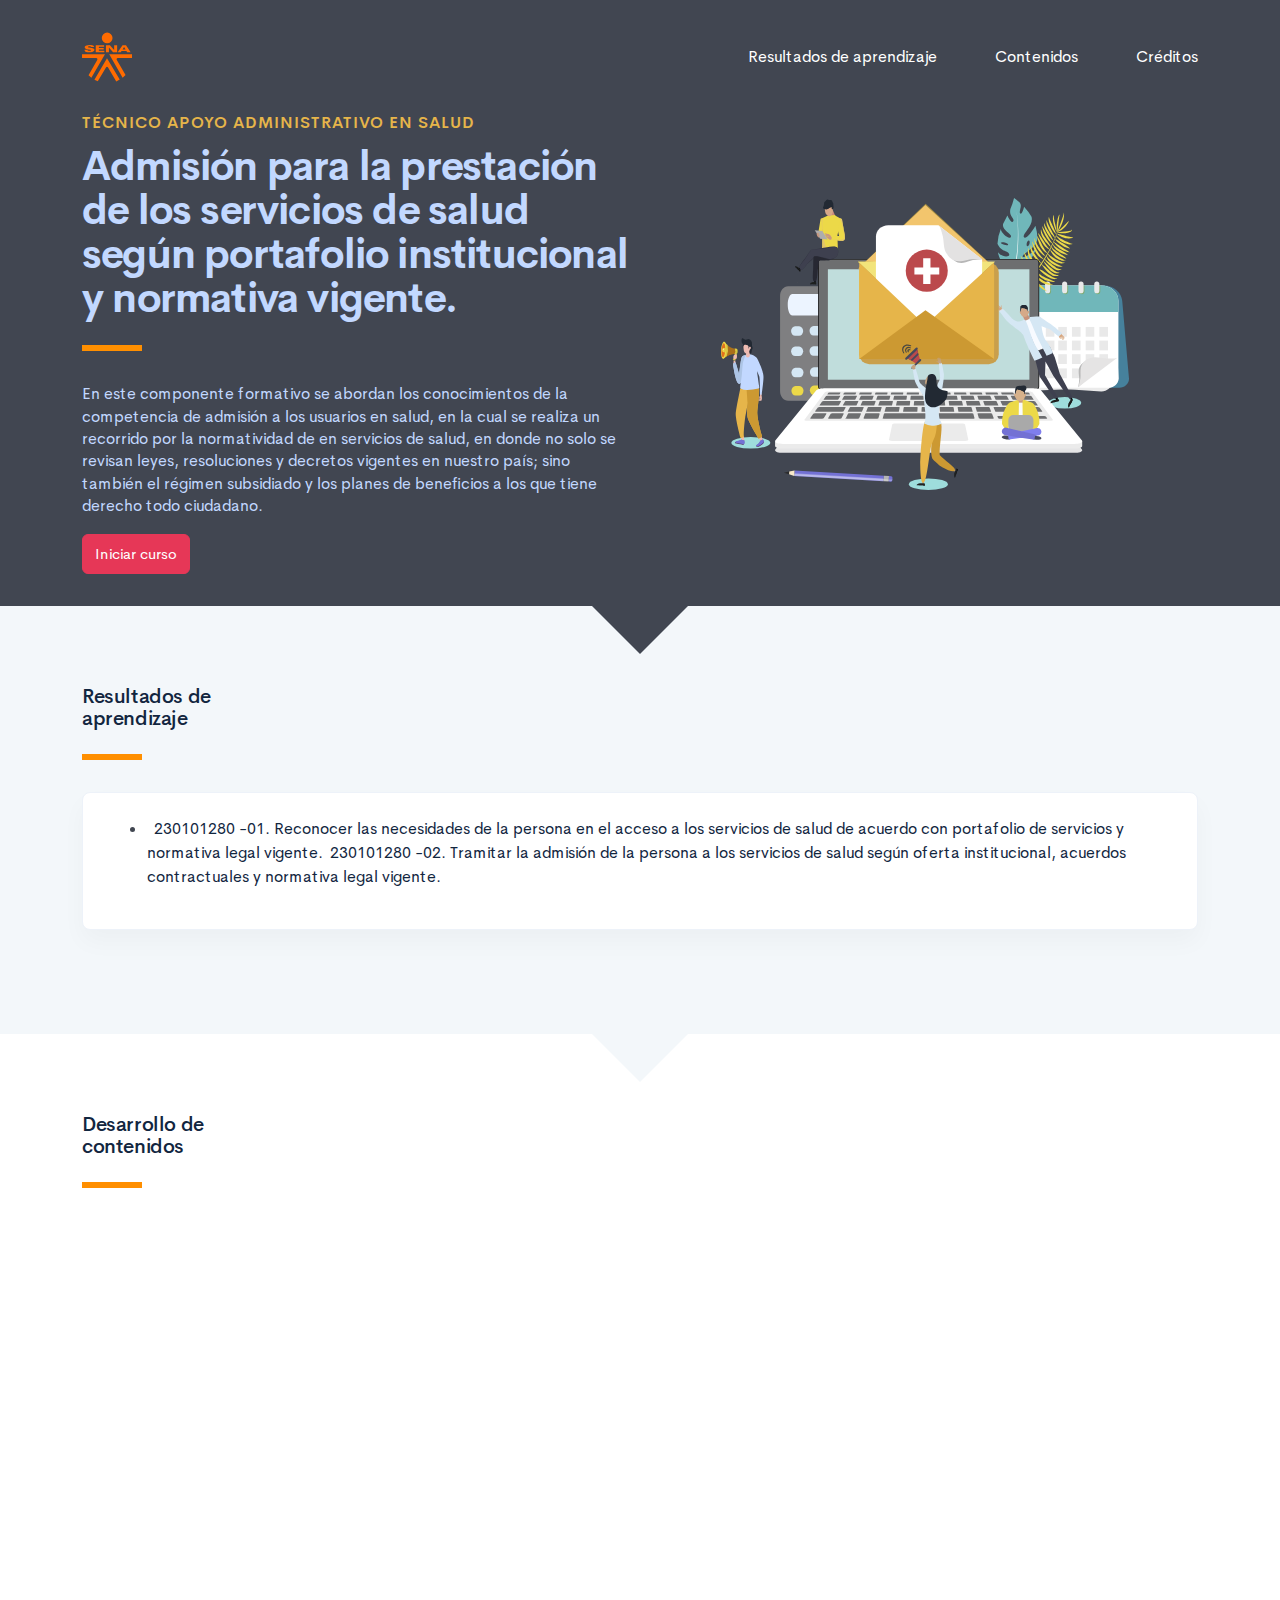
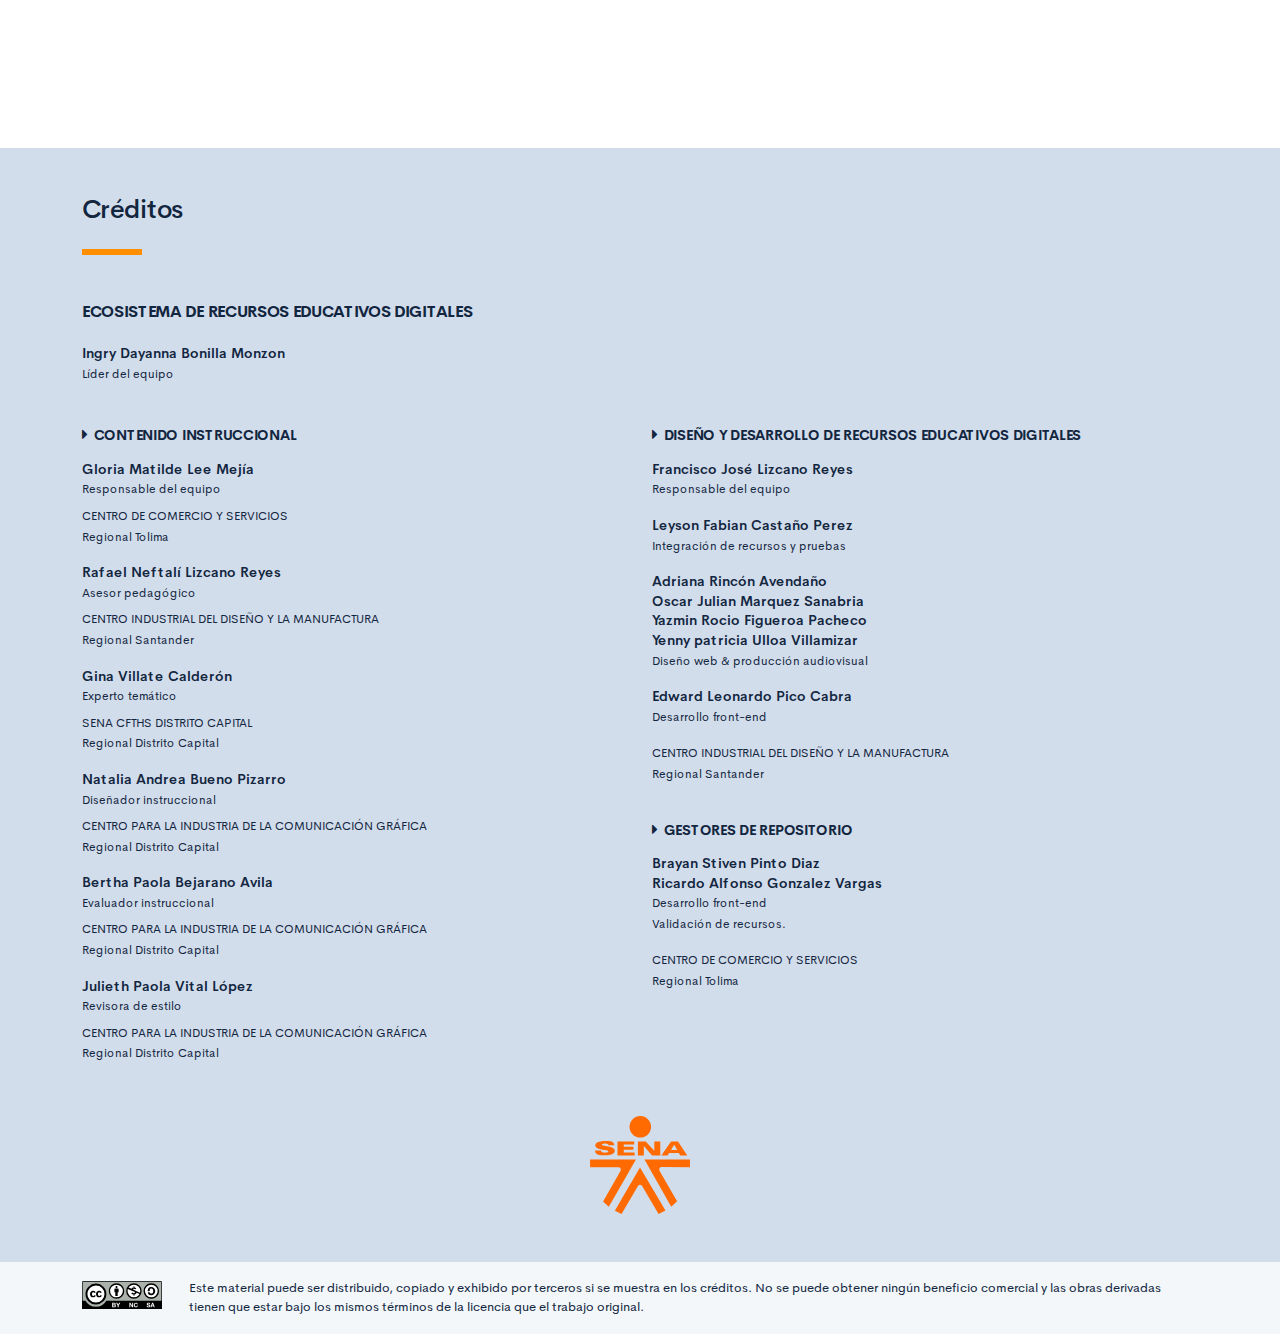
==== public/index.html @ ec3d2b3e "programacion" ====
<!DOCTYPE html>
<html lang="es">
    <head>
        <meta charset="UTF-8">
        <meta name="viewport" content="width=device-width, user-scalable=no, initial-scale=1.0, maximum-scale=1.0, minimum-scale=1.0">
        <title>Admisión para la prestación de los servicios de salud según portafolio institucional y normativa vigente.</title>
        <meta meta name="description" content="En este componente formativo se abordan los conocimientos de la competencia de admisión a los usuarios en salud, en la cual se realiza un recorrido por la normatividad de en servicios de salud, en donde no solo se revisan leyes, resoluciones y decretos vigentes en nuestro país; sino también el régimen subsidiado y los planes de beneficios a los que tiene derecho todo ciudadano.">
        <link rel="icon" type="image/svg+xml" href="assets/images/logos/senaLogo.svg">
        <link rel="stylesheet" href="assets/fonts/feather/feather.css">
        <link rel="stylesheet" href="assets/fonts/fontawesome/css/font-awesome.css">
        <link href="assets/css/fancybox.css" rel="stylesheet">
        <link href="assets/css/animate.css" rel="stylesheet">
        <link rel="stylesheet" href="assets/css/main.css">
    </head>
    <body class="theme-dark page-header-textura" id="page-home">
        <header class="curso-presentacion page-header" id="CursoPresentacion">
            <div class="page-textura">
                <div class="container">
                    <div class="curso-topbar justify-content-center justify-content-md-between"><a class="curso-topbar__logo"><svg xmlns="http://www.w3.org/2000/svg" width="168.273" height="164.177" viewBox="0 0 168.273 164.177">
                                <path id="SENA_LOGO" data-name="SENA LOGO" d="M85.349,1a18.09,18.09,0,1,0,18.09,18.09h0A18.1,18.1,0,0,0,85.349,1ZM25.617,42.983a33.722,33.722,0,0,0-9.386,1.024,11.156,11.156,0,0,0-5.12,2.56A5.346,5.346,0,0,0,10.086,52.2c.683,1.707,2.56,2.9,4.608,3.584,4.437,1.536,9.386,1.877,13.994,2.731a5.1,5.1,0,0,1,2.389,1.024,1.369,1.369,0,0,1-.683,2.048,9.146,9.146,0,0,1-5.291.683A8.354,8.354,0,0,1,20.5,61.244a1.962,1.962,0,0,1-.853-2.389H9.233A7.663,7.663,0,0,0,10.6,63.463a7.59,7.59,0,0,0,4.267,2.389A28.541,28.541,0,0,0,23.4,66.876,52.426,52.426,0,0,0,35,66.023a11.043,11.043,0,0,0,5.8-2.9,5.358,5.358,0,0,0-1.365-8.533,21.267,21.267,0,0,0-5.8-2.048c-3.072-.683-5.973-1.024-9.045-1.536a9.114,9.114,0,0,1-3.072-.853,1.226,1.226,0,0,1,0-2.219,9.369,9.369,0,0,1,4.437-.683,10.554,10.554,0,0,1,4.608.853A1.877,1.877,0,0,1,31.59,49.81h9.9a5.669,5.669,0,0,0-1.195-3.584A8.875,8.875,0,0,0,35.515,43.5c-3.584-.341-6.827-.512-9.9-.512Zm21.333.683V67.217H75.792V62.1H57.531V57.489H73.744V52.54H57.531V48.786H75.109v-5.12Zm47.615,0H81.253V67.217H91.322V51.346l13.824,15.872h13.824V43.666H108.9v15.7Zm42.495,0L120.676,67.217h10.581l2.56-4.267H150.2l2.389,4.267h11.776l-15.53-23.551ZM142.35,49.3l5.12,8.533h-10.41ZM.7,74.044l.171,12.8L49,86.673c2.389.512,3.925,2.048,3.413,5.8l-29.7,51.711,9.557,9.045L78.01,74.044Zm91.646,0L137.4,152.89l9.9-8.874L117.433,92.3c-.512-3.584.853-5.291,3.413-5.8l48.127.171V74.044ZM84.837,87.185,42.512,159.546l11.264,5.461,28.159-47.615a4.283,4.283,0,0,1,2.9-1.195,4.681,4.681,0,0,1,3.072,1.195l28.159,47.786,11.605-5.973Z" transform="translate(-0.7 -1)" fill="#FF6B00" />
                            </svg>
                        </a><a class="curso-topbar__menubar collapsed btn-menu-responsive d-none" data-toggle="collapse" href="#curso-topbar__nav" aria-expanded="false"><span></span><span></span><span></span></a>
                        <nav class="curso-topbar__nav collapse show d-none d-md-block" id="curso-topbar__nav">
                            <ul class="curso-topbar__list">
                                <li class="curso-topbar__item"><a class="curso-topbar__link" href="#ResultadosAprendizaje"><span class="text-white">Resultados de aprendizaje</span></a></li>
                                <li class="curso-topbar__item"><a class="curso-topbar__link" href="#IndiceTematico"><span class="text-white">Contenidos</span></a></li>
                                <li class="curso-topbar__item"><a class="curso-topbar__link" href="#Creditos"><span class="text-white">Créditos</span></a></li>
                            </ul>
                        </nav>
                    </div>
                    <!--include includes/page-home_header.pug                -->
                    <div class="curso-portada">
                        <div class="row align-items-center">
                            <div class="col-12 col-lg-6">
                                <h3 class="curso-subtitulo-gold" id="curso-titulo-componente">Técnico apoyo administrativo en salud</h3>
                                <h1 class="curso-titulo" id="curso-titulo-tema">Admisión para la prestación de los servicios de salud según portafolio institucional y normativa vigente.</h1>
                                <div class="brand-line-primary"></div>
                                <p class="curso-descripcion">En este componente formativo se abordan los conocimientos de la competencia de admisión a los usuarios en salud, en la cual se realiza un recorrido por la normatividad de en servicios de salud, en donde no solo se revisan leyes, resoluciones y decretos vigentes en nuestro país; sino también el régimen subsidiado y los planes de beneficios a los que tiene derecho todo ciudadano.</p><a class="curso-btn-iniciar btn btn-danger" href="main.html"><span>Iniciar curso</span></a>
                            </div>
                            <div class="col-12 col-lg-6 text-center">
                                <div class="d-none d-lg-block"><img class="curso-imagen" src="assets/images/header/header_media.svg" /></div>
                            </div>
                        </div>
                    </div>
                </div>
            </div>
        </header>
        <section class="curso-resultados section bg-base-light" id="ResultadosAprendizaje">
            <div class="container">
                <h2> Resultados de <br>aprendizaje</h2>
                <div class="brand-line-primary"></div>
                <div class="card resultado-item">
                    <div class="card-body">
                        <ul class="bg-color-dark">
                            <li> <span>230101280 -01. Reconocer las necesidades de la persona en el acceso a los servicios de salud de acuerdo con portafolio de servicios y normativa legal vigente.</span><span>230101280 -02. Tramitar la admisión de la persona a los servicios de salud según oferta institucional, acuerdos contractuales y normativa legal vigente.</span></li>
                        </ul>
                    </div>
                </div>
            </div>
        </section>
        <section class="curso-indice-tematico section" id="IndiceTematico">
            <div class="container">
                <h2>Desarrollo de <br>contenidos</h2>
                <div class="brand-line-primary"></div>
                <div class="row justify-content-center">
                    <div class="col-12 col-sm-10">
                        <div class="card wow flipInX" data-wow-delay=".4s">
                            <div class="card-body">
                                <ul class="list-group list-group-flush list my-n3 nav-temas">
                                    <li class="list-group-item nav-tema-item">
                                        <div class="row align-items-center">
                                            <div class="col-auto">
                                                <div class="avatar avatar-sm"><span class="nav-tema-item__icon avatar-title font-size-lg bg-secondary-soft rounded-circle text-primary font-weight-bold">1</span></div>
                                            </div>
                                            <div class="col ml-n2"><span class="nav-tema-item__titulo"> <a href="main.html#page/normatividad/">Normatividad</a></span></div>
                                            <div class="col-auto"> <a class="btn btn-light nav-tema-item__btn" href="main.html#page/normatividad/">Ver más</a></div>
                                        </div>
                                    </li>
                                    <li class="list-group-item nav-tema-item">
                                        <div class="row align-items-center">
                                            <div class="col-auto">
                                                <div class="avatar avatar-sm"><span class="nav-tema-item__icon avatar-title font-size-lg bg-secondary-soft rounded-circle text-primary font-weight-bold">2</span></div>
                                            </div>
                                            <div class="col ml-n2"><span class="nav-tema-item__titulo"> <a href="main.html#page/decreto_4747/">Decreto 4747 de 2007 Regulan algunos aspectos de las relaciones entre los prestadores de servicios de salud y las entidades responsables del pago de los servicios de salud de la población a su cargo</a></span></div>
                                            <div class="col-auto"> <a class="btn btn-light nav-tema-item__btn" href="main.html#page/decreto_4747/">Ver más</a></div>
                                        </div>
                                    </li>
                                    <li class="list-group-item nav-tema-item">
                                        <div class="row align-items-center">
                                            <div class="col-auto">
                                                <div class="avatar avatar-sm"><span class="nav-tema-item__icon avatar-title font-size-lg bg-secondary-soft rounded-circle text-primary font-weight-bold">3</span></div>
                                            </div>
                                            <div class="col ml-n2"><span class="nav-tema-item__titulo"> <a href="main.html#page/ley_2015/">Ley 2015 de 2020. Crea la historia clínica electrónica</a></span></div>
                                            <div class="col-auto"> <a class="btn btn-light nav-tema-item__btn" href="main.html#page/ley_2015/">Ver más</a></div>
                                        </div>
                                    </li>
                                    <li class="list-group-item nav-tema-item">
                                        <div class="row align-items-center">
                                            <div class="col-auto">
                                                <div class="avatar avatar-sm"><span class="nav-tema-item__icon avatar-title font-size-lg bg-secondary-soft rounded-circle text-primary font-weight-bold">4</span></div>
                                            </div>
                                            <div class="col ml-n2"><span class="nav-tema-item__titulo"> <a href="main.html#page/plan_bebeficios_salud/">Plan de Beneficios en Salud con cargo a la UPC</a></span></div>
                                            <div class="col-auto"> <a class="btn btn-light nav-tema-item__btn" href="main.html#page/plan_bebeficios_salud/">Ver más</a></div>
                                        </div>
                                    </li>
                                    <li class="list-group-item nav-tema-item">
                                        <div class="row align-items-center">
                                            <div class="col-auto">
                                                <div class="avatar avatar-sm"><span class="nav-tema-item__icon avatar-title font-size-lg bg-secondary-soft rounded-circle text-primary font-weight-bold">5</span></div>
                                            </div>
                                            <div class="col ml-n2"><span class="nav-tema-item__titulo"> <a href="main.html#page/tipos_contratacion/">Tipos de contratación</a></span></div>
                                            <div class="col-auto"> <a class="btn btn-light nav-tema-item__btn" href="main.html#page/tipos_contratacion/">Ver más</a></div>
                                        </div>
                                    </li>
                                </ul>
                            </div>
                        </div>
                    </div>
                </div>
            </div>
        </section>
        <footer class="footer" id="Creditos">
            <div class="container">
                <h1>Créditos</h1>
                <div class="brand-line-primary"></div>
                <div class="row">
                    <div class="col-12 col-md-5">
                        <h3 class="footer-subtitulo mb-4">ECOSISTEMA DE RECURSOS EDUCATIVOS DIGITALES</h3>
                        <p class="footer-texto mb-2"><strong>Ingry Dayanna Bonilla Monzon</strong><br /><span class="text-small">Líder del equipo</span></p>
                    </div>
                </div>
                <div class="row mt-5">
                    <div class="col-12 col-md-6">
                        <h4 class="footer-subtitulo-2 mt-0">
                            <div class="fa fa-caret-right mr-2"></div>Contenido Instruccional
                        </h4>
                        <p class="footer-texto mb-2"><strong>Gloria Matilde Lee Mejía </strong><br /><span class="text-small">Responsable del equipo</span></p>
                        <p class="footer-texto"><span class="text-small text-uppercase">Centro de Comercio y Servicios</span><br /><span class="text-small">Regional Tolima</span></p>
                        <p class="footer-texto mb-2"><strong>Rafael Neftalí Lizcano Reyes</strong><br /><span class="text-small">Asesor pedagógico<br /></span></p>
                        <p class="footer-texto"><span class="text-small text-uppercase">CENTRO INDUSTRIAL DEL DISEÑO Y LA MANUFACTURA</span><br /><span class="text-small">Regional Santander</span></p>
                        <p class="footer-texto mb-2"><strong>Gina Villate Calderón</strong><br /><span class="text-small">Experto temático<br /></span></p>
                        <p class="footer-texto"><span class="text-small text-uppercase">Sena CFTHS distrito capital</span><br /><span class="text-small">Regional Distrito Capital</span></p>
                        <p class="footer-texto mb-2"><strong>Natalia Andrea Bueno Pizarro</strong><br /><span class="text-small">Diseñador instruccional<br /></span></p>
                        <p class="footer-texto"><span class="text-small text-uppercase">Centro para La Industria de la Comunicación Gráfica</span><br /><span class="text-small">Regional Distrito Capital</span></p>
                        <p class="footer-texto mb-2"><strong>Bertha Paola Bejarano Avila</strong><br /><span class="text-small">Evaluador instruccional<br /></span></p>
                        <p class="footer-texto"><span class="text-small text-uppercase">Centro para La Industria de la Comunicación Gráfica</span><br /><span class="text-small">Regional Distrito Capital</span></p>
                        <p class="footer-texto mb-2"><strong>Julieth Paola Vital López</strong><br /><span class="text-small">Revisora de estilo<br /></span></p>
                        <p class="footer-texto"><span class="text-small text-uppercase">Centro para la Industria de la Comunicación Gráfica</span><br /><span class="text-small">Regional Distrito Capital</span></p>
                    </div>
                    <div class="col-12 col-md-6">
                        <h4 class="footer-subtitulo-2 mt-0">
                            <div class="fa fa-caret-right mr-2"></div>Diseño y desarrollo de recursos educativos digitales
                        </h4>
                        <p class="footer-texto"><strong>Francisco José Lizcano Reyes </strong><br /><span class="text-small">Responsable del equipo<br /></span></p>
                        <p class="footer-texto"><strong>Leyson Fabian Castaño Perez</strong><br /><span class="text-small">Integración de recursos y pruebas<br /></span></p>
                        <p class="footer-texto"><strong>Adriana Rincón Avendaño</strong><br />
                            <strong>Oscar Julian Marquez Sanabria</strong><br />
                            <strong>Yazmin Rocio Figueroa Pacheco</strong><br />
                            <strong>Yenny patricia Ulloa Villamizar</strong><br /><span class="text-small">Diseño web & producción audiovisual<br /></span></p>
                        <p class="footer-texto"><strong>Edward Leonardo Pico Cabra</strong><br /><span class="text-small">Desarrollo front-end<br /></span></p>
                        <p class="footer-texto"><span class="text-small text-uppercase">CENTRO INDUSTRIAL DEL DISEÑO Y LA MANUFACTURA</span><br /><span class="text-small">Regional Santander</span></p>
                        <h4 class="footer-subtitulo-2 mt-5">
                            <div class="fa fa-caret-right mr-2"></div>Gestores de repositorio
                        </h4>
                        <p class="footer-texto"><strong>Brayan Stiven Pinto Diaz</strong><br />
                            <strong>Ricardo Alfonso Gonzalez Vargas</strong><br /><span class="text-small">Desarrollo front-end<br /></span><span class="text-small">Validación de recursos.<br /></span></p>
                        <p class="footer-texto"><span class="text-small text-uppercase">Centro de comercio y servicios</span><br /><span class="text-small">Regional Tolima</span></p>
                    </div>
                </div>
                <div class="row justify-content-center align-items-center mt-5"><img src="assets/images/logos/senaLogo.svg" style="max-width:100px" /></div>
            </div>
        </footer>
        <section id="cc">
            <div class="container">
                <div class="d-flex flex-column flex-sm-row"><span class="pr-3"><i class="icon cc"></i></span><span>Este material puede ser distribuido, copiado y exhibido por terceros si se muestra en los créditos. No se puede obtener ningún beneficio comercial y las obras derivadas tienen que estar bajo los mismos términos de la licencia que el trabajo original.</span></div>
            </div>
        </section>
        <script src="assets/js/vendor.js"></script>
        <script src="assets/js/global.js"> </script>
        <script src="assets/js/pages.js"></script>
    </body>
</html>
---- public/assets/fonts/feather/feather.css ----
@font-face {
  font-family: 'Feather';
  src:
    url('fonts/Feather.ttf?sdxovp') format('truetype'),
    url('fonts/Feather.woff?sdxovp') format('woff'),
    url('fonts/Feather.svg?sdxovp#Feather') format('svg');
  font-weight: normal;
  font-style: normal;
}

.fe {
  /* use !important to prevent issues with browser extensions that change fonts */
  font-family: 'Feather' !important;
  speak: none;
  font-style: normal;
  font-weight: normal;
  font-variant: normal;
  text-transform: none;
  line-height: 1;

  /* Better Font Rendering =========== */
  -webkit-font-smoothing: antialiased;
  -moz-osx-font-smoothing: grayscale;
}

.fe-activity:before {
  content: "\e900";
}
.fe-airplay:before {
  content: "\e901";
}
.fe-alert-circle:before {
  content: "\e902";
}
.fe-alert-octagon:before {
  content: "\e903";
}
.fe-alert-triangle:before {
  content: "\e904";
}
.fe-align-center:before {
  content: "\e905";
}
.fe-align-justify:before {
  content: "\e906";
}
.fe-align-left:before {
  content: "\e907";
}
.fe-align-right:before {
  content: "\e908";
}
.fe-anchor:before {
  content: "\e909";
}
.fe-aperture:before {
  content: "\e90a";
}
.fe-archive:before {
  content: "\e90b";
}
.fe-arrow-down:before {
  content: "\e90c";
}
.fe-arrow-down-circle:before {
  content: "\e90d";
}
.fe-arrow-down-left:before {
  content: "\e90e";
}
.fe-arrow-down-right:before {
  content: "\e90f";
}
.fe-arrow-left:before {
  content: "\e910";
}
.fe-arrow-left-circle:before {
  content: "\e911";
}
.fe-arrow-right:before {
  content: "\e912";
}
.fe-arrow-right-circle:before {
  content: "\e913";
}
.fe-arrow-up:before {
  content: "\e914";
}
.fe-arrow-up-circle:before {
  content: "\e915";
}
.fe-arrow-up-left:before {
  content: "\e916";
}
.fe-arrow-up-right:before {
  content: "\e917";
}
.fe-at-sign:before {
  content: "\e918";
}
.fe-award:before {
  content: "\e919";
}
.fe-bar-chart:before {
  content: "\e91a";
}
.fe-bar-chart-2:before {
  content: "\e91b";
}
.fe-battery:before {
  content: "\e91c";
}
.fe-battery-charging:before {
  content: "\e91d";
}
.fe-bell:before {
  content: "\e91e";
}
.fe-bell-off:before {
  content: "\e91f";
}
.fe-bluetooth:before {
  content: "\e920";
}
.fe-bold:before {
  content: "\e921";
}
.fe-book:before {
  content: "\e922";
}
.fe-book-open:before {
  content: "\e923";
}
.fe-bookmark:before {
  content: "\e924";
}
.fe-box:before {
  content: "\e925";
}
.fe-briefcase:before {
  content: "\e926";
}
.fe-calendar:before {
  content: "\e927";
}
.fe-camera:before {
  content: "\e928";
}
.fe-camera-off:before {
  content: "\e929";
}
.fe-cast:before {
  content: "\e92a";
}
.fe-check:before {
  content: "\e92b";
}
.fe-check-circle:before {
  content: "\e92c";
}
.fe-check-square:before {
  content: "\e92d";
}
.fe-chevron-down:before {
  content: "\e92e";
}
.fe-chevron-left:before {
  content: "\e92f";
}
.fe-chevron-right:before {
  content: "\e930";
}
.fe-chevron-up:before {
  content: "\e931";
}
.fe-chevrons-down:before {
  content: "\e932";
}
.fe-chevrons-left:before {
  content: "\e933";
}
.fe-chevrons-right:before {
  content: "\e934";
}
.fe-chevrons-up:before {
  content: "\e935";
}
.fe-chrome:before {
  content: "\e936";
}
.fe-circle:before {
  content: "\e937";
}
.fe-clipboard:before {
  content: "\e938";
}
.fe-clock:before {
  content: "\e939";
}
.fe-cloud:before {
  content: "\e93a";
}
.fe-cloud-drizzle:before {
  content: "\e93b";
}
.fe-cloud-lightning:before {
  content: "\e93c";
}
.fe-cloud-off:before {
  content: "\e93d";
}
.fe-cloud-rain:before {
  content: "\e93e";
}
.fe-cloud-snow:before {
  content: "\e93f";
}
.fe-code:before {
  content: "\e940";
}
.fe-codepen:before {
  content: "\e941";
}
.fe-command:before {
  content: "\e942";
}
.fe-compass:before {
  content: "\e943";
}
.fe-copy:before {
  content: "\e944";
}
.fe-corner-down-left:before {
  content: "\e945";
}
.fe-corner-down-right:before {
  content: "\e946";
}
.fe-corner-left-down:before {
  content: "\e947";
}
.fe-corner-left-up:before {
  content: "\e948";
}
.fe-corner-right-down:before {
  content: "\e949";
}
.fe-corner-right-up:before {
  content: "\e94a";
}
.fe-corner-up-left:before {
  content: "\e94b";
}
.fe-corner-up-right:before {
  content: "\e94c";
}
.fe-cpu:before {
  content: "\e94d";
}
.fe-credit-card:before {
  content: "\e94e";
}
.fe-crop:before {
  content: "\e94f";
}
.fe-crosshair:before {
  content: "\e950";
}
.fe-database:before {
  content: "\e951";
}
.fe-delete:before {
  content: "\e952";
}
.fe-disc:before {
  content: "\e953";
}
.fe-dollar-sign:before {
  content: "\e954";
}
.fe-download:before {
  content: "\e955";
}
.fe-download-cloud:before {
  content: "\e956";
}
.fe-droplet:before {
  content: "\e957";
}
.fe-edit:before {
  content: "\e958";
}
.fe-edit-2:before {
  content: "\e959";
}
.fe-edit-3:before {
  content: "\e95a";
}
.fe-external-link:before {
  content: "\e95b";
}
.fe-eye:before {
  content: "\e95c";
}
.fe-eye-off:before {
  content: "\e95d";
}
.fe-facebook:before {
  content: "\e95e";
}
.fe-fast-forward:before {
  content: "\e95f";
}
.fe-feather:before {
  content: "\e960";
}
.fe-file:before {
  content: "\e961";
}
.fe-file-minus:before {
  content: "\e962";
}
.fe-file-plus:before {
  content: "\e963";
}
.fe-file-text:before {
  content: "\e964";
}
.fe-film:before {
  content: "\e965";
}
.fe-filter:before {
  content: "\e966";
}
.fe-flag:before {
  content: "\e967";
}
.fe-folder:before {
  content: "\e968";
}
.fe-folder-minus:before {
  content: "\e969";
}
.fe-folder-plus:before {
  content: "\e96a";
}
.fe-gift:before {
  content: "\e96b";
}
.fe-git-branch:before {
  content: "\e96c";
}
.fe-git-commit:before {
  content: "\e96d";
}
.fe-git-merge:before {
  content: "\e96e";
}
.fe-git-pull-request:before {
  content: "\e96f";
}
.fe-github:before {
  content: "\e970";
}
.fe-gitlab:before {
  content: "\e971";
}
.fe-globe:before {
  content: "\e972";
}
.fe-grid:before {
  content: "\e973";
}
.fe-hard-drive:before {
  content: "\e974";
}
.fe-hash:before {
  content: "\e975";
}
.fe-headphones:before {
  content: "\e976";
}
.fe-heart:before {
  content: "\e977";
}
.fe-help-circle:before {
  content: "\e978";
}
.fe-home:before {
  content: "\e979";
}
.fe-image:before {
  content: "\e97a";
}
.fe-inbox:before {
  content: "\e97b";
}
.fe-info:before {
  content: "\e97c";
}
.fe-instagram:before {
  content: "\e97d";
}
.fe-italic:before {
  content: "\e97e";
}
.fe-layers:before {
  content: "\e97f";
}
.fe-layout:before {
  content: "\e980";
}
.fe-life-buoy:before {
  content: "\e981";
}
.fe-link:before {
  content: "\e982";
}
.fe-link-2:before {
  content: "\e983";
}
.fe-linkedin:before {
  content: "\e984";
}
.fe-list:before {
  content: "\e985";
}
.fe-loader:before {
  content: "\e986";
}
.fe-lock:before {
  content: "\e987";
}
.fe-log-in:before {
  content: "\e988";
}
.fe-log-out:before {
  content: "\e989";
}
.fe-mail:before {
  content: "\e98a";
}
.fe-map:before {
  content: "\e98b";
}
.fe-map-pin:before {
  content: "\e98c";
}
.fe-maximize:before {
  content: "\e98d";
}
.fe-maximize-2:before {
  content: "\e98e";
}
.fe-menu:before {
  content: "\e98f";
}
.fe-message-circle:before {
  content: "\e990";
}
.fe-message-square:before {
  content: "\e991";
}
.fe-mic:before {
  content: "\e992";
}
.fe-mic-off:before {
  content: "\e993";
}
.fe-minimize:before {
  content: "\e994";
}
.fe-minimize-2:before {
  content: "\e995";
}
.fe-minus:before {
  content: "\e996";
}
.fe-minus-circle:before {
  content: "\e997";
}
.fe-minus-square:before {
  content: "\e998";
}
.fe-monitor:before {
  content: "\e999";
}
.fe-moon:before {
  content: "\e99a";
}
.fe-more-horizontal:before {
  content: "\e99b";
}
.fe-more-vertical:before {
  content: "\e99c";
}
.fe-move:before {
  content: "\e99d";
}
.fe-music:before {
  content: "\e99e";
}
.fe-navigation:before {
  content: "\e99f";
}
.fe-navigation-2:before {
  content: "\e9a0";
}
.fe-octagon:before {
  content: "\e9a1";
}
.fe-package:before {
  content: "\e9a2";
}
.fe-paperclip:before {
  content: "\e9a3";
}
.fe-pause:before {
  content: "\e9a4";
}
.fe-pause-circle:before {
  content: "\e9a5";
}
.fe-percent:before {
  content: "\e9a6";
}
.fe-phone:before {
  content: "\e9a7";
}
.fe-phone-call:before {
  content: "\e9a8";
}
.fe-phone-forwarded:before {
  content: "\e9a9";
}
.fe-phone-incoming:before {
  content: "\e9aa";
}
.fe-phone-missed:before {
  content: "\e9ab";
}
.fe-phone-off:before {
  content: "\e9ac";
}
.fe-phone-outgoing:before {
  content: "\e9ad";
}
.fe-pie-chart:before {
  content: "\e9ae";
}
.fe-play:before {
  content: "\e9af";
}
.fe-play-circle:before {
  content: "\e9b0";
}
.fe-plus:before {
  content: "\e9b1";
}
.fe-plus-circle:before {
  content: "\e9b2";
}
.fe-plus-square:before {
  content: "\e9b3";
}
.fe-pocket:before {
  content: "\e9b4";
}
.fe-power:before {
  content: "\e9b5";
}
.fe-printer:before {
  content: "\e9b6";
}
.fe-radio:before {
  content: "\e9b7";
}
.fe-refresh-ccw:before {
  content: "\e9b8";
}
.fe-refresh-cw:before {
  content: "\e9b9";
}
.fe-repeat:before {
  content: "\e9ba";
}
.fe-rewind:before {
  content: "\e9bb";
}
.fe-rotate-ccw:before {
  content: "\e9bc";
}
.fe-rotate-cw:before {
  content: "\e9bd";
}
.fe-rss:before {
  content: "\e9be";
}
.fe-save:before {
  content: "\e9bf";
}
.fe-scissors:before {
  content: "\e9c0";
}
.fe-search:before {
  content: "\e9c1";
}
.fe-send:before {
  content: "\e9c2";
}
.fe-server:before {
  content: "\e9c3";
}
.fe-settings:before {
  content: "\e9c4";
}
.fe-share:before {
  content: "\e9c5";
}
.fe-share-2:before {
  content: "\e9c6";
}
.fe-shield:before {
  content: "\e9c7";
}
.fe-shield-off:before {
  content: "\e9c8";
}
.fe-shopping-bag:before {
  content: "\e9c9";
}
.fe-shopping-cart:before {
  content: "\e9ca";
}
.fe-shuffle:before {
  content: "\e9cb";
}
.fe-sidebar:before {
  content: "\e9cc";
}
.fe-skip-back:before {
  content: "\e9cd";
}
.fe-skip-forward:before {
  content: "\e9ce";
}
.fe-slack:before {
  content: "\e9cf";
}
.fe-slash:before {
  content: "\e9d0";
}
.fe-sliders:before {
  content: "\e9d1";
}
.fe-smartphone:before {
  content: "\e9d2";
}
.fe-speaker:before {
  content: "\e9d3";
}
.fe-square:before {
  content: "\e9d4";
}
.fe-star:before {
  content: "\e9d5";
}
.fe-stop-circle:before {
  content: "\e9d6";
}
.fe-sun:before {
  content: "\e9d7";
}
.fe-sunrise:before {
  content: "\e9d8";
}
.fe-sunset:before {
  content: "\e9d9";
}
.fe-tablet:before {
  content: "\e9da";
}
.fe-tag:before {
  content: "\e9db";
}
.fe-target:before {
  content: "\e9dc";
}
.fe-terminal:before {
  content: "\e9dd";
}
.fe-thermometer:before {
  content: "\e9de";
}
.fe-thumbs-down:before {
  content: "\e9df";
}
.fe-thumbs-up:before {
  content: "\e9e0";
}
.fe-toggle-left:before {
  content: "\e9e1";
}
.fe-toggle-right:before {
  content: "\e9e2";
}
.fe-trash:before {
  content: "\e9e3";
}
.fe-trash-2:before {
  content: "\e9e4";
}
.fe-trending-down:before {
  content: "\e9e5";
}
.fe-trending-up:before {
  content: "\e9e6";
}
.fe-triangle:before {
  content: "\e9e7";
}
.fe-truck:before {
  content: "\e9e8";
}
.fe-tv:before {
  content: "\e9e9";
}
.fe-twitter:before {
  content: "\e9ea";
}
.fe-type:before {
  content: "\e9eb";
}
.fe-umbrella:before {
  content: "\e9ec";
}
.fe-underline:before {
  content: "\e9ed";
}
.fe-unlock:before {
  content: "\e9ee";
}
.fe-upload:before {
  content: "\e9ef";
}
.fe-upload-cloud:before {
  content: "\e9f0";
}
.fe-user:before {
  content: "\e9f1";
}
.fe-user-check:before {
  content: "\e9f2";
}
.fe-user-minus:before {
  content: "\e9f3";
}
.fe-user-plus:before {
  content: "\e9f4";
}
.fe-user-x:before {
  content: "\e9f5";
}
.fe-users:before {
  content: "\e9f6";
}
.fe-video:before {
  content: "\e9f7";
}
.fe-video-off:before {
  content: "\e9f8";
}
.fe-voicemail:before {
  content: "\e9f9";
}
.fe-volume:before {
  content: "\e9fa";
}
.fe-volume-1:before {
  content: "\e9fb";
}
.fe-volume-2:before {
  content: "\e9fc";
}
.fe-volume-x:before {
  content: "\e9fd";
}
.fe-watch:before {
  content: "\e9fe";
}
.fe-wifi:before {
  content: "\e9ff";
}
.fe-wifi-off:before {
  content: "\ea00";
}
.fe-wind:before {
  content: "\ea01";
}
.fe-x:before {
  content: "\ea02";
}
.fe-x-circle:before {
  content: "\ea03";
}
.fe-x-square:before {
  content: "\ea04";
}
.fe-youtube:before {
  content: "\ea05";
}
.fe-zap:before {
  content: "\ea06";
}
.fe-zap-off:before {
  content: "\ea07";
}
.fe-zoom-in:before {
  content: "\ea08";
}
.fe-zoom-out:before {
  content: "\ea09";
}
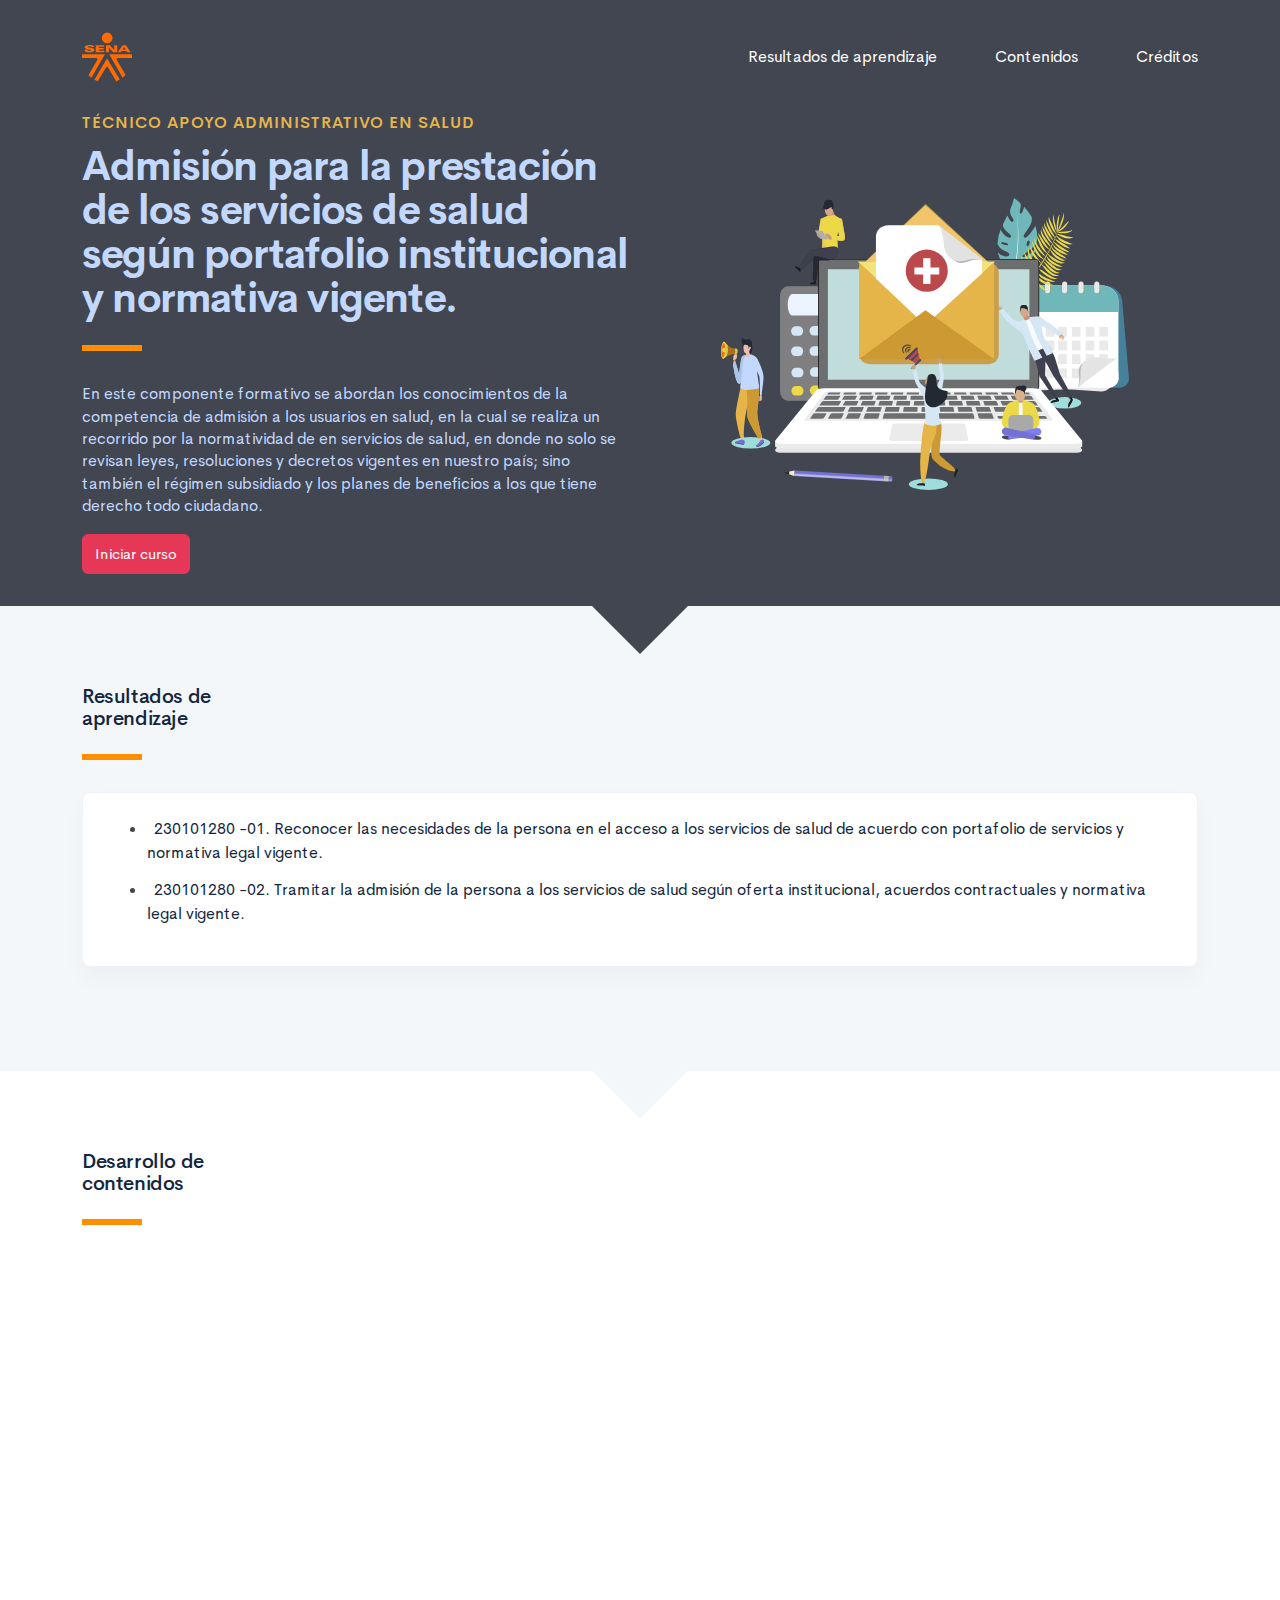
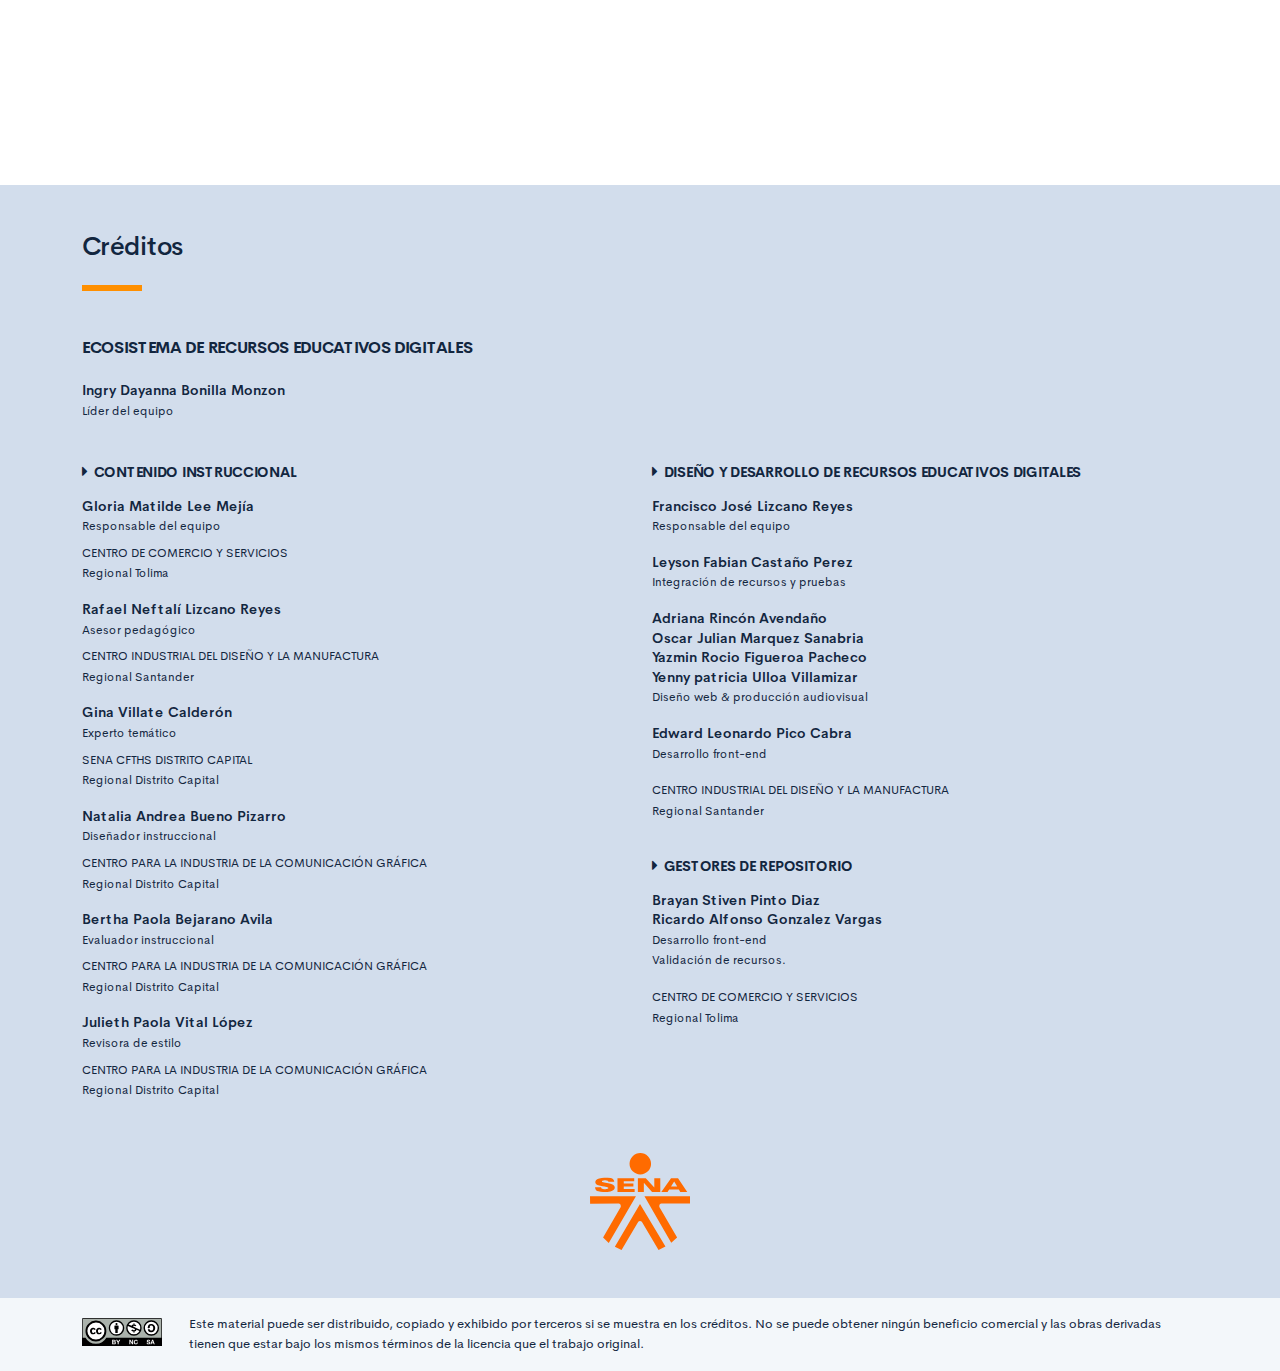
==== commit c7ed2693: "resultado de aprendizaaje" ====
--- a/public/index.html
+++ b/public/index.html
@@ -52,7 +52,8 @@
                 <div class="card resultado-item">
                     <div class="card-body">
                         <ul class="bg-color-dark">
-                            <li> <span>230101280 -01. Reconocer las necesidades de la persona en el acceso a los servicios de salud de acuerdo con portafolio de servicios y normativa legal vigente.</span><span>230101280 -02. Tramitar la admisión de la persona a los servicios de salud según oferta institucional, acuerdos contractuales y normativa legal vigente.</span></li>
+                            <li> <span>230101280 -01. Reconocer las necesidades de la persona en el acceso a los servicios de salud de acuerdo con portafolio de servicios y normativa legal vigente.</span></li>
+                            <li> <span>230101280 -02. Tramitar la admisión de la persona a los servicios de salud según oferta institucional, acuerdos contractuales y normativa legal vigente.</span></li>
                         </ul>
                     </div>
                 </div>
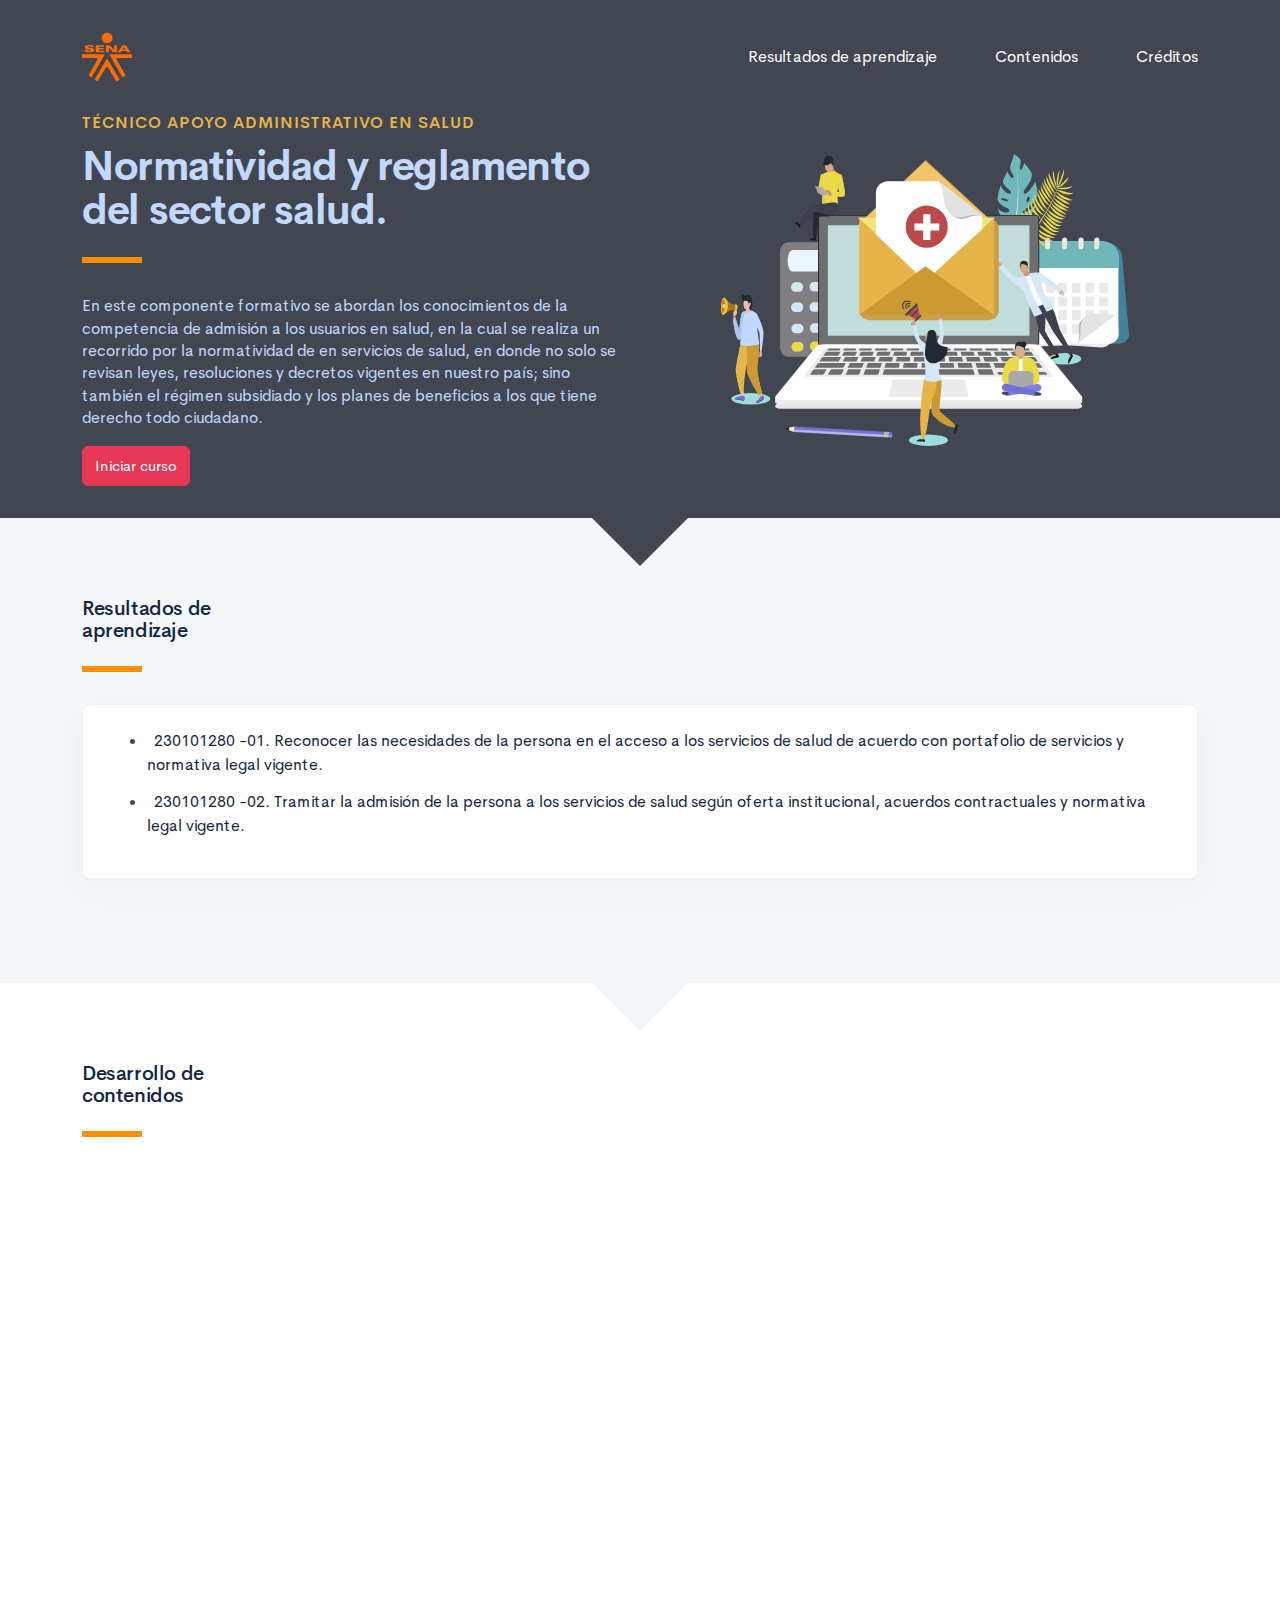
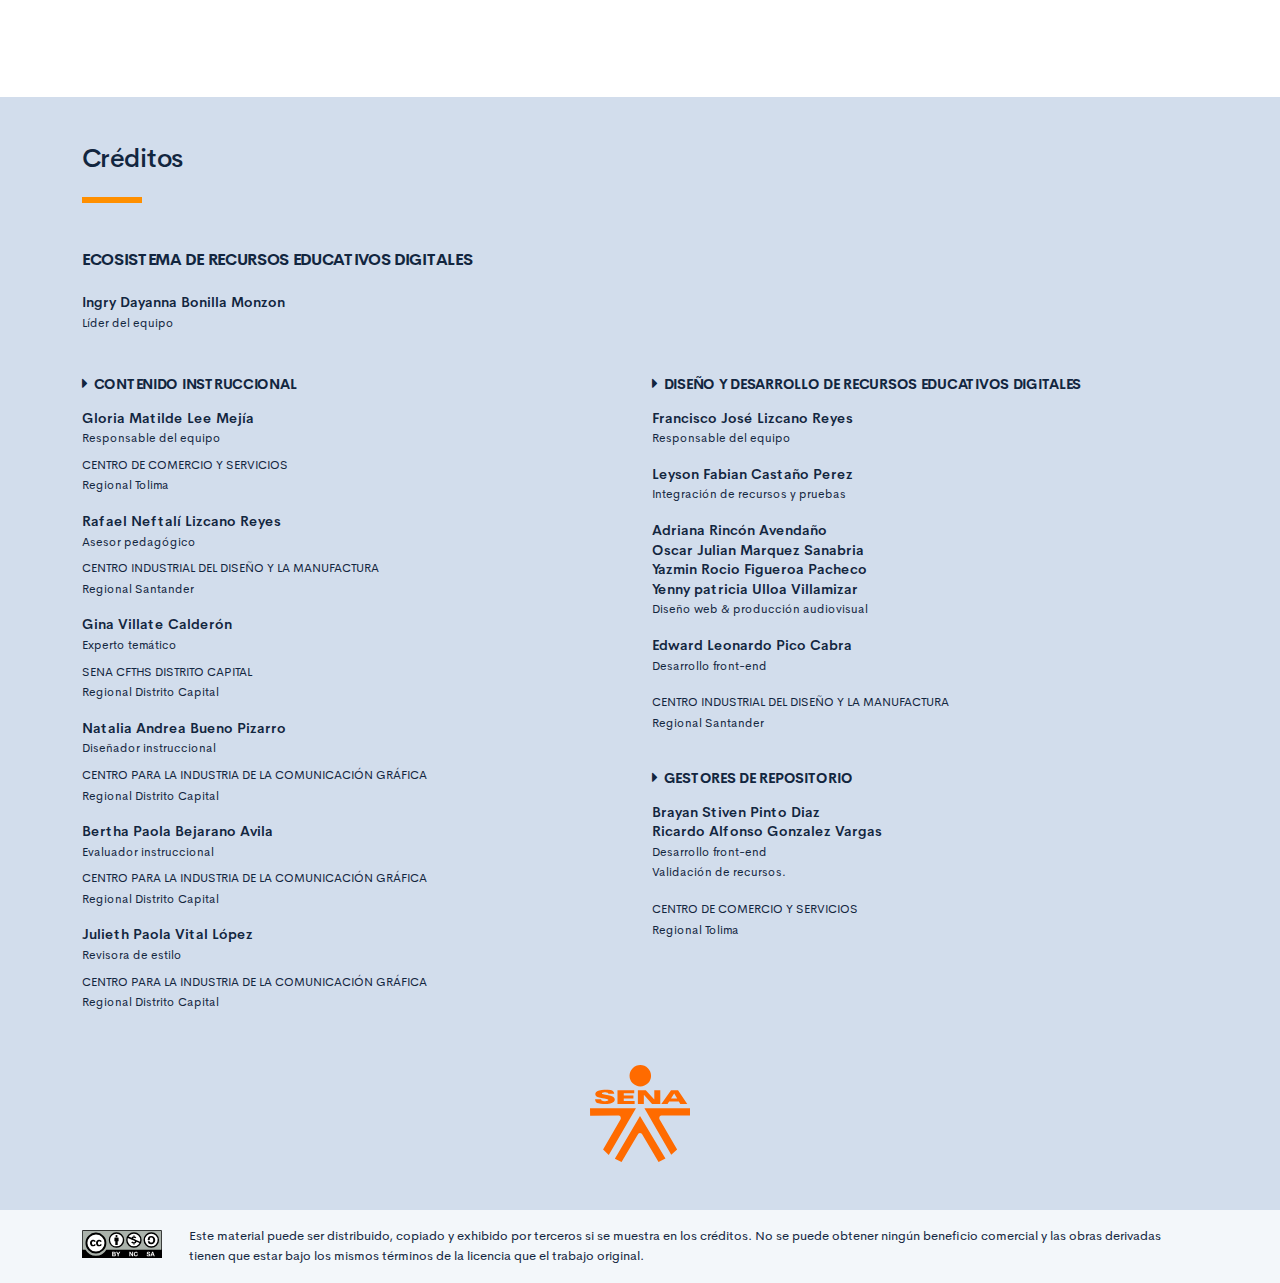
==== commit 2bf41683: "Corrección hallazgos 10/02" ====
--- a/public/index.html
+++ b/public/index.html
@@ -3,7 +3,7 @@
     <head>
         <meta charset="UTF-8">
         <meta name="viewport" content="width=device-width, user-scalable=no, initial-scale=1.0, maximum-scale=1.0, minimum-scale=1.0">
-        <title>Admisión para la prestación de los servicios de salud según portafolio institucional y normativa vigente.</title>
+        <title>Normatividad y reglamento del sector salud.</title>
         <meta meta name="description" content="En este componente formativo se abordan los conocimientos de la competencia de admisión a los usuarios en salud, en la cual se realiza un recorrido por la normatividad de en servicios de salud, en donde no solo se revisan leyes, resoluciones y decretos vigentes en nuestro país; sino también el régimen subsidiado y los planes de beneficios a los que tiene derecho todo ciudadano.">
         <link rel="icon" type="image/svg+xml" href="assets/images/logos/senaLogo.svg">
         <link rel="stylesheet" href="assets/fonts/feather/feather.css">
@@ -33,7 +33,7 @@
                         <div class="row align-items-center">
                             <div class="col-12 col-lg-6">
                                 <h3 class="curso-subtitulo-gold" id="curso-titulo-componente">Técnico apoyo administrativo en salud</h3>
-                                <h1 class="curso-titulo" id="curso-titulo-tema">Admisión para la prestación de los servicios de salud según portafolio institucional y normativa vigente.</h1>
+                                <h1 class="curso-titulo" id="curso-titulo-tema">Normatividad y reglamento del sector salud.</h1>
                                 <div class="brand-line-primary"></div>
                                 <p class="curso-descripcion">En este componente formativo se abordan los conocimientos de la competencia de admisión a los usuarios en salud, en la cual se realiza un recorrido por la normatividad de en servicios de salud, en donde no solo se revisan leyes, resoluciones y decretos vigentes en nuestro país; sino también el régimen subsidiado y los planes de beneficios a los que tiene derecho todo ciudadano.</p><a class="curso-btn-iniciar btn btn-danger" href="main.html"><span>Iniciar curso</span></a>
                             </div>
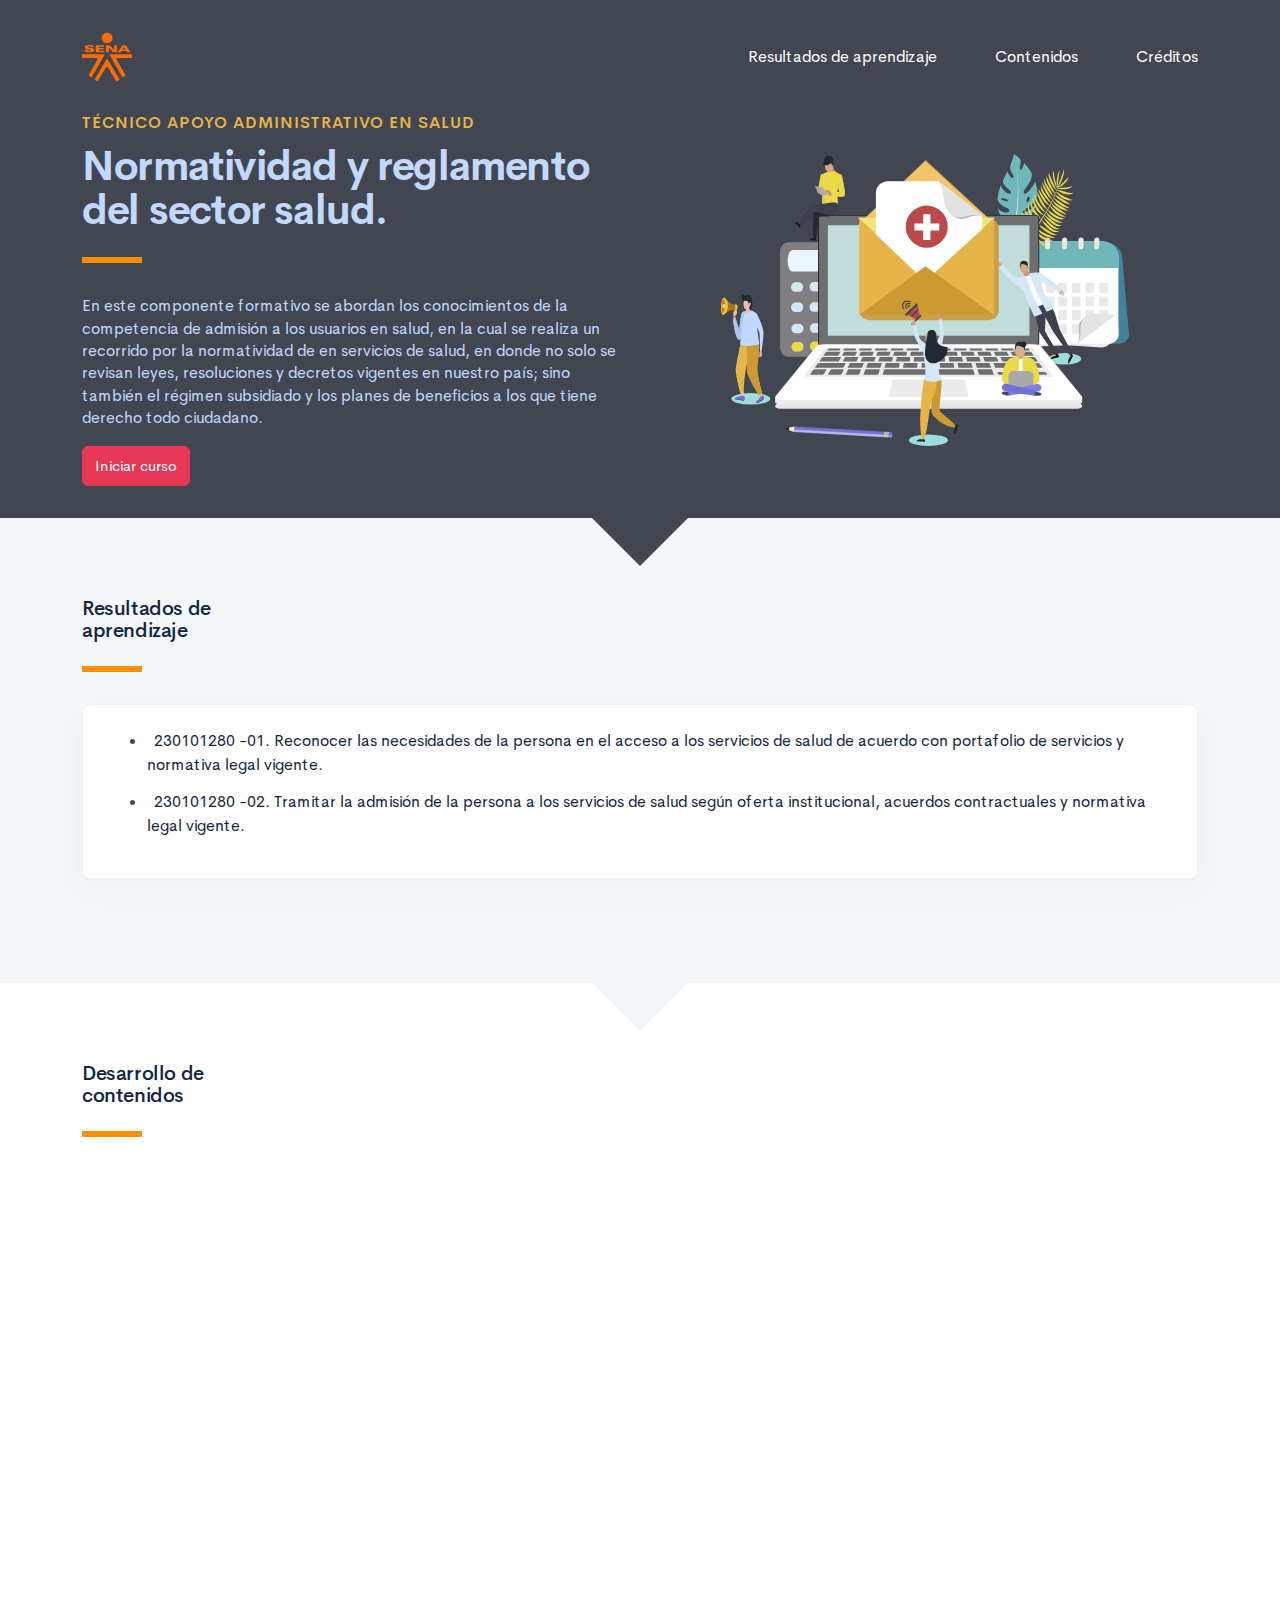
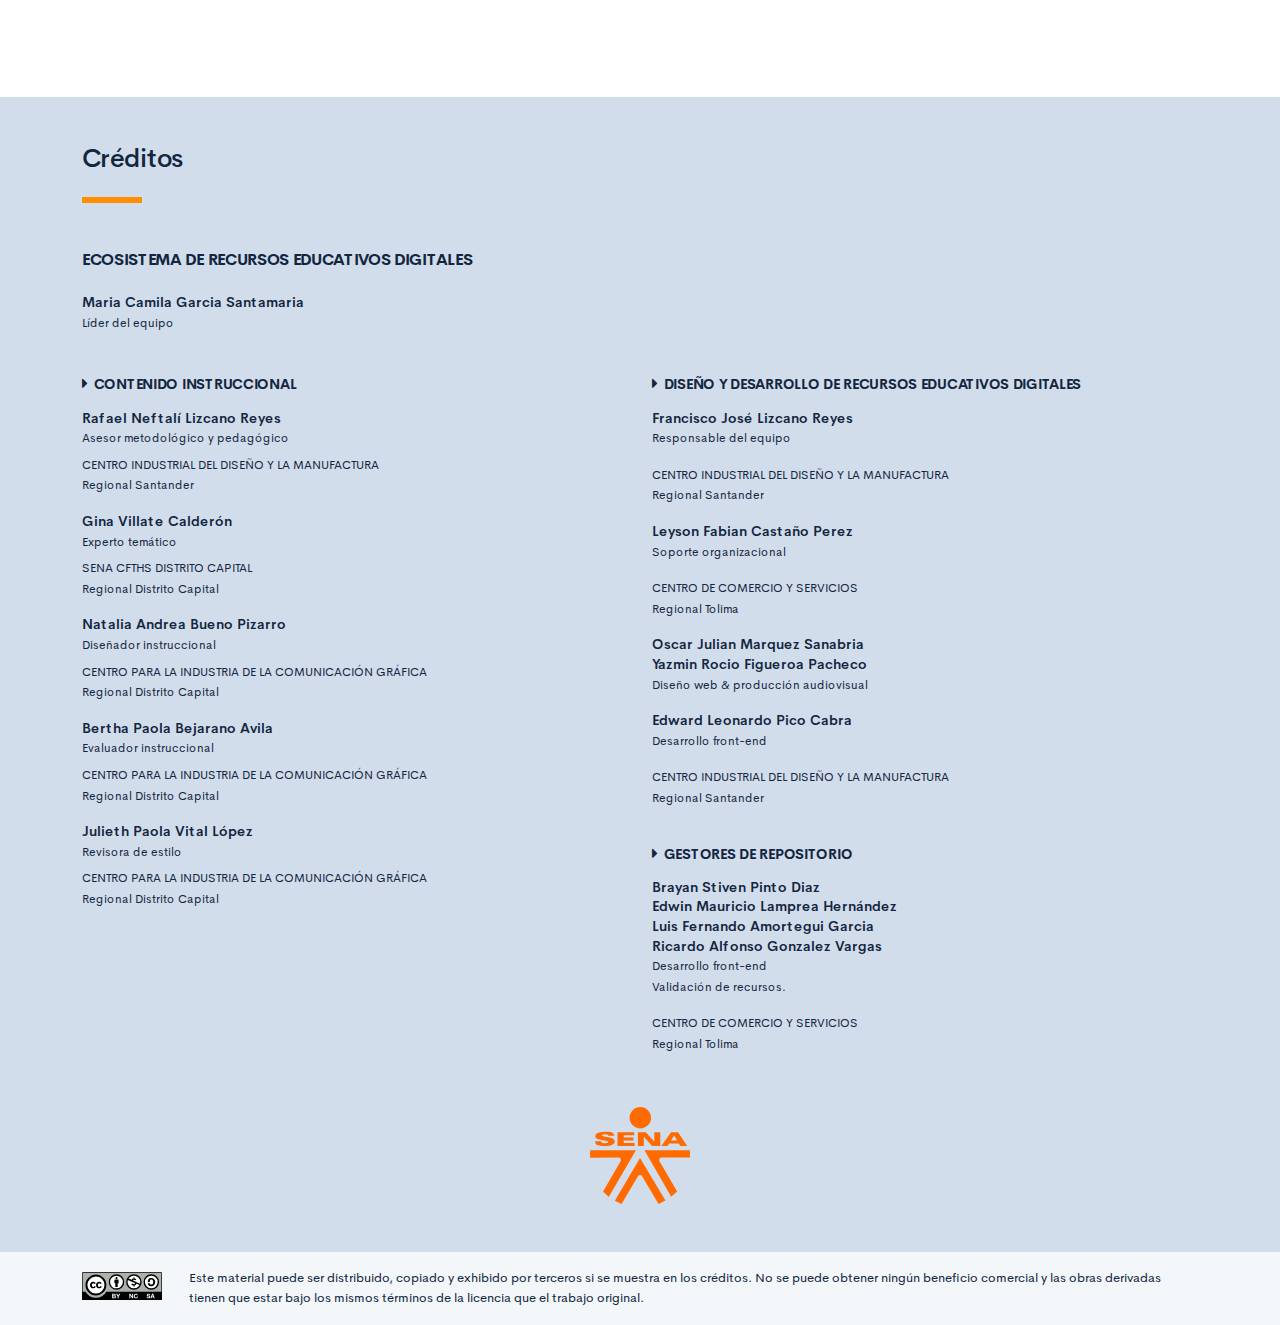
==== commit aa589f1d: "empaquetado" ====
--- a/public/index.html
+++ b/public/index.html
@@ -127,7 +127,7 @@
                 <div class="row">
                     <div class="col-12 col-md-5">
                         <h3 class="footer-subtitulo mb-4">ECOSISTEMA DE RECURSOS EDUCATIVOS DIGITALES</h3>
-                        <p class="footer-texto mb-2"><strong>Ingry Dayanna Bonilla Monzon</strong><br /><span class="text-small">Líder del equipo</span></p>
+                        <p class="footer-texto mb-2"><strong>Maria Camila Garcia Santamaria</strong><br /><span class="text-small">Líder del equipo</span></p>
                     </div>
                 </div>
                 <div class="row mt-5">
@@ -135,9 +135,7 @@
                         <h4 class="footer-subtitulo-2 mt-0">
                             <div class="fa fa-caret-right mr-2"></div>Contenido Instruccional
                         </h4>
-                        <p class="footer-texto mb-2"><strong>Gloria Matilde Lee Mejía </strong><br /><span class="text-small">Responsable del equipo</span></p>
-                        <p class="footer-texto"><span class="text-small text-uppercase">Centro de Comercio y Servicios</span><br /><span class="text-small">Regional Tolima</span></p>
-                        <p class="footer-texto mb-2"><strong>Rafael Neftalí Lizcano Reyes</strong><br /><span class="text-small">Asesor pedagógico<br /></span></p>
+                        <p class="footer-texto mb-2"><strong>Rafael Neftalí Lizcano Reyes</strong><br /><span class="text-small">Asesor metodológico y pedagógico<br /></span></p>
                         <p class="footer-texto"><span class="text-small text-uppercase">CENTRO INDUSTRIAL DEL DISEÑO Y LA MANUFACTURA</span><br /><span class="text-small">Regional Santander</span></p>
                         <p class="footer-texto mb-2"><strong>Gina Villate Calderón</strong><br /><span class="text-small">Experto temático<br /></span></p>
                         <p class="footer-texto"><span class="text-small text-uppercase">Sena CFTHS distrito capital</span><br /><span class="text-small">Regional Distrito Capital</span></p>
@@ -153,17 +151,19 @@
                             <div class="fa fa-caret-right mr-2"></div>Diseño y desarrollo de recursos educativos digitales
                         </h4>
                         <p class="footer-texto"><strong>Francisco José Lizcano Reyes </strong><br /><span class="text-small">Responsable del equipo<br /></span></p>
-                        <p class="footer-texto"><strong>Leyson Fabian Castaño Perez</strong><br /><span class="text-small">Integración de recursos y pruebas<br /></span></p>
-                        <p class="footer-texto"><strong>Adriana Rincón Avendaño</strong><br />
-                            <strong>Oscar Julian Marquez Sanabria</strong><br />
-                            <strong>Yazmin Rocio Figueroa Pacheco</strong><br />
-                            <strong>Yenny patricia Ulloa Villamizar</strong><br /><span class="text-small">Diseño web & producción audiovisual<br /></span></p>
+                        <p class="footer-texto"><span class="text-small text-uppercase">CENTRO INDUSTRIAL DEL DISEÑO Y LA MANUFACTURA</span><br /><span class="text-small">Regional Santander</span></p>
+                        <p class="footer-texto"><strong>Leyson Fabian Castaño Perez</strong><br /><span class="text-small">Soporte organizacional<br /></span></p>
+                        <p class="footer-texto"><span class="text-small text-uppercase">Centro de comercio y servicios</span><br /><span class="text-small">Regional Tolima</span></p>
+                        <p class="footer-texto"><strong>Oscar Julian Marquez Sanabria</strong><br />
+                            <strong>Yazmin Rocio Figueroa Pacheco</strong><br /><span class="text-small">Diseño web & producción audiovisual<br /></span></p>
                         <p class="footer-texto"><strong>Edward Leonardo Pico Cabra</strong><br /><span class="text-small">Desarrollo front-end<br /></span></p>
                         <p class="footer-texto"><span class="text-small text-uppercase">CENTRO INDUSTRIAL DEL DISEÑO Y LA MANUFACTURA</span><br /><span class="text-small">Regional Santander</span></p>
                         <h4 class="footer-subtitulo-2 mt-5">
                             <div class="fa fa-caret-right mr-2"></div>Gestores de repositorio
                         </h4>
                         <p class="footer-texto"><strong>Brayan Stiven Pinto Diaz</strong><br />
+                            <strong>Edwin Mauricio Lamprea Hernández</strong><br />
+                            <strong>Luis Fernando Amortegui Garcia</strong><br />
                             <strong>Ricardo Alfonso Gonzalez Vargas</strong><br /><span class="text-small">Desarrollo front-end<br /></span><span class="text-small">Validación de recursos.<br /></span></p>
                         <p class="footer-texto"><span class="text-small text-uppercase">Centro de comercio y servicios</span><br /><span class="text-small">Regional Tolima</span></p>
                     </div>
--- a/public/assets/css/main.css
+++ b/public/assets/css/main.css
@@ -3,6 +3,6 @@
  * Copyright 2011-2019 The Bootstrap Authors
  * Copyright 2011-2019 Twitter, Inc.
  * Licensed under MIT (https://github.com/twbs/bootstrap/blob/master/LICENSE)
- */:root{--blue: #2C7BE5;--indigo: #727cf5;--purple: #6b5eae;--pink: #ff679b;--red: #E63757;--orange: #fd7e14;--yellow: #F6C343;--green: #00D97E;--teal: #02a8b5;--cyan: #39afd1;--white: #fff;--gray: #95AAC9;--gray-dark: #3B506C;--primary: #12263F;--secondary: #6E84A3;--success: #00A99A;--info: #39afd1;--warning: #ff8f00;--danger: #E63757;--light: #EDF2F9;--dark: #000;--white: #fff;--breakpoint-xs: 0;--breakpoint-sm: 576px;--breakpoint-md: 768px;--breakpoint-lg: 992px;--breakpoint-xl: 1200px;--font-family-sans-serif: "Cerebri Sans", sans-serif;--font-family-monospace: "Courier New", monospace}*,*::before,*::after{box-sizing:border-box}html{font-family:sans-serif;line-height:1.15;-webkit-text-size-adjust:100%;-webkit-tap-highlight-color:rgba(0,0,0,0)}article,aside,figcaption,figure,footer,header,hgroup,main,nav,section{display:block}body{margin:0;font-family:"Cerebri Sans",sans-serif;font-size:.9375rem;font-weight:400;line-height:1.5;color:#12263F;text-align:left;background-color:#F3F7FA}[tabindex="-1"]:focus:not(:focus-visible){outline:0 !important}hr{box-sizing:content-box;height:0;overflow:visible}h1,h2,h3,h4,h5,h6{margin-top:0;margin-bottom:1.125rem}p{margin-top:0;margin-bottom:1rem}abbr[title],abbr[data-original-title]{text-decoration:underline;text-decoration:underline dotted;cursor:help;border-bottom:0;text-decoration-skip-ink:none}address{margin-bottom:1rem;font-style:normal;line-height:inherit}ol,ul,dl{margin-top:0;margin-bottom:1rem}ol ol,ul ul,ol ul,ul ol{margin-bottom:0}dt{font-weight:600}dd{margin-bottom:.5rem;margin-left:0}blockquote{margin:0 0 1rem}b,strong{font-weight:bolder}small{font-size:80%}sub,sup{position:relative;font-size:75%;line-height:0;vertical-align:baseline}sub{bottom:-.25em}sup{top:-.5em}a{color:#2C7BE5;text-decoration:none;background-color:transparent}a:hover{color:#104082;text-decoration:none}a:not([href]){color:inherit;text-decoration:none}a:not([href]):hover{color:inherit;text-decoration:none}pre,code,kbd,samp{font-family:"Courier New",monospace;font-size:1em}pre{margin-top:0;margin-bottom:1rem;overflow:auto}figure{margin:0 0 1rem}img{vertical-align:middle;border-style:none}svg{overflow:hidden;vertical-align:middle}table{border-collapse:collapse}caption{padding-top:1rem;padding-bottom:1rem;color:#95AAC9;text-align:left;caption-side:bottom}th{text-align:inherit}label{display:inline-block;margin-bottom:.5rem}button{border-radius:0}button:focus{outline:1px dotted;outline:5px auto -webkit-focus-ring-color}input,button,select,optgroup,textarea{margin:0;font-family:inherit;font-size:inherit;line-height:inherit}button,input{overflow:visible}button,select{text-transform:none}select{word-wrap:normal}button,[type="button"],[type="reset"],[type="submit"]{-webkit-appearance:button}button:not(:disabled),[type="button"]:not(:disabled),[type="reset"]:not(:disabled),[type="submit"]:not(:disabled){cursor:pointer}button::-moz-focus-inner,[type="button"]::-moz-focus-inner,[type="reset"]::-moz-focus-inner,[type="submit"]::-moz-focus-inner{padding:0;border-style:none}input[type="radio"],input[type="checkbox"]{box-sizing:border-box;padding:0}input[type="date"],input[type="time"],input[type="datetime-local"],input[type="month"]{-webkit-appearance:listbox}textarea{overflow:auto;resize:vertical}fieldset{min-width:0;padding:0;margin:0;border:0}legend{display:block;width:100%;max-width:100%;padding:0;margin-bottom:.5rem;font-size:1.5rem;line-height:inherit;color:inherit;white-space:normal}progress{vertical-align:baseline}[type="number"]::-webkit-inner-spin-button,[type="number"]::-webkit-outer-spin-button{height:auto}[type="search"]{outline-offset:-2px;-webkit-appearance:none}[type="search"]::-webkit-search-decoration{-webkit-appearance:none}::-webkit-file-upload-button{font:inherit;-webkit-appearance:button}output{display:inline-block}summary{display:list-item;cursor:pointer}template{display:none}[hidden]{display:none !important}h1,h2,h3,h4,h5,h6,.h1,.h2,.h3,.h4,.h5,.h6{margin-bottom:1.125rem;font-weight:500;line-height:1.1}h1,.h1{font-size:1.625rem}h2,.h2{font-size:1.25rem}h3,.h3{font-size:1.0625rem}h4,.h4{font-size:.9375rem}h5,.h5{font-size:.8125rem}h6,.h6{font-size:.625rem}.lead{font-size:1.17188rem;font-weight:300}.display-1{font-size:4rem;font-weight:600;line-height:1.1}.display-2{font-size:3.25rem;font-weight:600;line-height:1.1}.display-3{font-size:2.625rem;font-weight:600;line-height:1.1}.display-4{font-size:2rem;font-weight:600;line-height:1.1}hr{margin-top:1rem;margin-bottom:1rem;border:0;border-top:1px solid #E3EBF6}small,.small{font-size:.8125rem;font-weight:400}mark,.mark{padding:.2em;background-color:#fcf8e3}.list-unstyled{padding-left:0;list-style:none}.list-inline{padding-left:0;list-style:none}.list-inline-item{display:inline-block}.list-inline-item:not(:last-child){margin-right:6px}.initialism{font-size:90%;text-transform:uppercase}.blockquote{margin-bottom:1.5rem;font-size:1.17188rem}.blockquote-footer{display:block;font-size:.8125rem;color:#95AAC9}.blockquote-footer::before{content:"\2014\00A0"}.img-fluid{max-width:100%;height:auto}.img-thumbnail{padding:.25rem;background-color:#F3F7FA;border:1px solid #E3EBF6;border-radius:.375rem;max-width:100%;height:auto}.figure{display:inline-block}.figure-img{margin-bottom:.75rem;line-height:1}.figure-caption{font-size:.8125rem;color:#95AAC9}code{font-size:87.5%;color:#2C7BE5;word-wrap:break-word}a>code{color:inherit}kbd{padding:.2rem .4rem;font-size:87.5%;color:#fff;background-color:#283E59;border-radius:.25rem}kbd kbd{padding:0;font-size:100%;font-weight:600}pre{display:block;font-size:87.5%;color:#283E59}pre code{font-size:inherit;color:inherit;word-break:normal}.pre-scrollable{max-height:340px;overflow-y:scroll}.container{width:100%;padding-right:12px;padding-left:12px;margin-right:auto;margin-left:auto}@media (min-width: 576px){.container{max-width:540px}}@media (min-width: 768px){.container{max-width:720px}}@media (min-width: 992px){.container{max-width:960px}}@media (min-width: 1200px){.container{max-width:1140px}}.container-fluid,.container-sm,.container-md,.container-lg,.container-xl{width:100%;padding-right:12px;padding-left:12px;margin-right:auto;margin-left:auto}@media (min-width: 576px){.container,.container-sm{max-width:540px}}@media (min-width: 768px){.container,.container-sm,.container-md{max-width:720px}}@media (min-width: 992px){.container,.container-sm,.container-md,.container-lg{max-width:960px}}@media (min-width: 1200px){.container,.container-sm,.container-md,.container-lg,.container-xl{max-width:1140px}}.row{display:flex;flex-wrap:wrap;margin-right:-12px;margin-left:-12px}.no-gutters{margin-right:0;margin-left:0}.no-gutters>.col,.no-gutters>[class*="col-"]{padding-right:0;padding-left:0}.col-1,.col-2,.col-3,.col-4,.col-5,.col-6,.col-7,.col-8,.col-9,.col-10,.col-11,.col-12,.col,.col-auto,.col-sm-1,.col-sm-2,.col-sm-3,.col-sm-4,.col-sm-5,.col-sm-6,.col-sm-7,.col-sm-8,.col-sm-9,.col-sm-10,.col-sm-11,.col-sm-12,.col-sm,.col-sm-auto,.col-md-1,.col-md-2,.col-md-3,.col-md-4,.col-md-5,.col-md-6,.col-md-7,.col-md-8,.col-md-9,.col-md-10,.col-md-11,.col-md-12,.col-md,.col-md-auto,.col-lg-1,.col-lg-2,.col-lg-3,.col-lg-4,.col-lg-5,.col-lg-6,.col-lg-7,.col-lg-8,.col-lg-9,.col-lg-10,.col-lg-11,.col-lg-12,.col-lg,.col-lg-auto,.col-xl-1,.col-xl-2,.col-xl-3,.col-xl-4,.col-xl-5,.col-xl-6,.col-xl-7,.col-xl-8,.col-xl-9,.col-xl-10,.col-xl-11,.col-xl-12,.col-xl,.col-xl-auto{position:relative;width:100%;padding-right:12px;padding-left:12px}.col{flex-basis:0;flex-grow:1;max-width:100%}.row-cols-1>*{flex:0 0 100%;max-width:100%}.row-cols-2>*{flex:0 0 50%;max-width:50%}.row-cols-3>*{flex:0 0 33.33333%;max-width:33.33333%}.row-cols-4>*{flex:0 0 25%;max-width:25%}.row-cols-5>*{flex:0 0 20%;max-width:20%}.row-cols-6>*{flex:0 0 16.66667%;max-width:16.66667%}.col-auto{flex:0 0 auto;width:auto;max-width:100%}.col-1{flex:0 0 8.33333%;max-width:8.33333%}.col-2{flex:0 0 16.66667%;max-width:16.66667%}.col-3{flex:0 0 25%;max-width:25%}.col-4{flex:0 0 33.33333%;max-width:33.33333%}.col-5{flex:0 0 41.66667%;max-width:41.66667%}.col-6{flex:0 0 50%;max-width:50%}.col-7{flex:0 0 58.33333%;max-width:58.33333%}.col-8{flex:0 0 66.66667%;max-width:66.66667%}.col-9{flex:0 0 75%;max-width:75%}.col-10{flex:0 0 83.33333%;max-width:83.33333%}.col-11{flex:0 0 91.66667%;max-width:91.66667%}.col-12{flex:0 0 100%;max-width:100%}.order-first{order:-1}.order-last{order:13}.order-0{order:0}.order-1{order:1}.order-2{order:2}.order-3{order:3}.order-4{order:4}.order-5{order:5}.order-6{order:6}.order-7{order:7}.order-8{order:8}.order-9{order:9}.order-10{order:10}.order-11{order:11}.order-12{order:12}.offset-1{margin-left:8.33333%}.offset-2{margin-left:16.66667%}.offset-3{margin-left:25%}.offset-4{margin-left:33.33333%}.offset-5{margin-left:41.66667%}.offset-6{margin-left:50%}.offset-7{margin-left:58.33333%}.offset-8{margin-left:66.66667%}.offset-9{margin-left:75%}.offset-10{margin-left:83.33333%}.offset-11{margin-left:91.66667%}@media (min-width: 576px){.col-sm{flex-basis:0;flex-grow:1;max-width:100%}.row-cols-sm-1>*{flex:0 0 100%;max-width:100%}.row-cols-sm-2>*{flex:0 0 50%;max-width:50%}.row-cols-sm-3>*{flex:0 0 33.33333%;max-width:33.33333%}.row-cols-sm-4>*{flex:0 0 25%;max-width:25%}.row-cols-sm-5>*{flex:0 0 20%;max-width:20%}.row-cols-sm-6>*{flex:0 0 16.66667%;max-width:16.66667%}.col-sm-auto{flex:0 0 auto;width:auto;max-width:100%}.col-sm-1{flex:0 0 8.33333%;max-width:8.33333%}.col-sm-2{flex:0 0 16.66667%;max-width:16.66667%}.col-sm-3{flex:0 0 25%;max-width:25%}.col-sm-4{flex:0 0 33.33333%;max-width:33.33333%}.col-sm-5{flex:0 0 41.66667%;max-width:41.66667%}.col-sm-6{flex:0 0 50%;max-width:50%}.col-sm-7{flex:0 0 58.33333%;max-width:58.33333%}.col-sm-8{flex:0 0 66.66667%;max-width:66.66667%}.col-sm-9{flex:0 0 75%;max-width:75%}.col-sm-10{flex:0 0 83.33333%;max-width:83.33333%}.col-sm-11{flex:0 0 91.66667%;max-width:91.66667%}.col-sm-12{flex:0 0 100%;max-width:100%}.order-sm-first{order:-1}.order-sm-last{order:13}.order-sm-0{order:0}.order-sm-1{order:1}.order-sm-2{order:2}.order-sm-3{order:3}.order-sm-4{order:4}.order-sm-5{order:5}.order-sm-6{order:6}.order-sm-7{order:7}.order-sm-8{order:8}.order-sm-9{order:9}.order-sm-10{order:10}.order-sm-11{order:11}.order-sm-12{order:12}.offset-sm-0{margin-left:0}.offset-sm-1{margin-left:8.33333%}.offset-sm-2{margin-left:16.66667%}.offset-sm-3{margin-left:25%}.offset-sm-4{margin-left:33.33333%}.offset-sm-5{margin-left:41.66667%}.offset-sm-6{margin-left:50%}.offset-sm-7{margin-left:58.33333%}.offset-sm-8{margin-left:66.66667%}.offset-sm-9{margin-left:75%}.offset-sm-10{margin-left:83.33333%}.offset-sm-11{margin-left:91.66667%}}@media (min-width: 768px){.col-md{flex-basis:0;flex-grow:1;max-width:100%}.row-cols-md-1>*{flex:0 0 100%;max-width:100%}.row-cols-md-2>*{flex:0 0 50%;max-width:50%}.row-cols-md-3>*{flex:0 0 33.33333%;max-width:33.33333%}.row-cols-md-4>*{flex:0 0 25%;max-width:25%}.row-cols-md-5>*{flex:0 0 20%;max-width:20%}.row-cols-md-6>*{flex:0 0 16.66667%;max-width:16.66667%}.col-md-auto{flex:0 0 auto;width:auto;max-width:100%}.col-md-1{flex:0 0 8.33333%;max-width:8.33333%}.col-md-2{flex:0 0 16.66667%;max-width:16.66667%}.col-md-3{flex:0 0 25%;max-width:25%}.col-md-4{flex:0 0 33.33333%;max-width:33.33333%}.col-md-5{flex:0 0 41.66667%;max-width:41.66667%}.col-md-6{flex:0 0 50%;max-width:50%}.col-md-7{flex:0 0 58.33333%;max-width:58.33333%}.col-md-8{flex:0 0 66.66667%;max-width:66.66667%}.col-md-9{flex:0 0 75%;max-width:75%}.col-md-10{flex:0 0 83.33333%;max-width:83.33333%}.col-md-11{flex:0 0 91.66667%;max-width:91.66667%}.col-md-12{flex:0 0 100%;max-width:100%}.order-md-first{order:-1}.order-md-last{order:13}.order-md-0{order:0}.order-md-1{order:1}.order-md-2{order:2}.order-md-3{order:3}.order-md-4{order:4}.order-md-5{order:5}.order-md-6{order:6}.order-md-7{order:7}.order-md-8{order:8}.order-md-9{order:9}.order-md-10{order:10}.order-md-11{order:11}.order-md-12{order:12}.offset-md-0{margin-left:0}.offset-md-1{margin-left:8.33333%}.offset-md-2{margin-left:16.66667%}.offset-md-3{margin-left:25%}.offset-md-4{margin-left:33.33333%}.offset-md-5{margin-left:41.66667%}.offset-md-6{margin-left:50%}.offset-md-7{margin-left:58.33333%}.offset-md-8{margin-left:66.66667%}.offset-md-9{margin-left:75%}.offset-md-10{margin-left:83.33333%}.offset-md-11{margin-left:91.66667%}}@media (min-width: 992px){.col-lg{flex-basis:0;flex-grow:1;max-width:100%}.row-cols-lg-1>*{flex:0 0 100%;max-width:100%}.row-cols-lg-2>*{flex:0 0 50%;max-width:50%}.row-cols-lg-3>*{flex:0 0 33.33333%;max-width:33.33333%}.row-cols-lg-4>*{flex:0 0 25%;max-width:25%}.row-cols-lg-5>*{flex:0 0 20%;max-width:20%}.row-cols-lg-6>*{flex:0 0 16.66667%;max-width:16.66667%}.col-lg-auto{flex:0 0 auto;width:auto;max-width:100%}.col-lg-1{flex:0 0 8.33333%;max-width:8.33333%}.col-lg-2{flex:0 0 16.66667%;max-width:16.66667%}.col-lg-3{flex:0 0 25%;max-width:25%}.col-lg-4{flex:0 0 33.33333%;max-width:33.33333%}.col-lg-5{flex:0 0 41.66667%;max-width:41.66667%}.col-lg-6{flex:0 0 50%;max-width:50%}.col-lg-7{flex:0 0 58.33333%;max-width:58.33333%}.col-lg-8{flex:0 0 66.66667%;max-width:66.66667%}.col-lg-9{flex:0 0 75%;max-width:75%}.col-lg-10{flex:0 0 83.33333%;max-width:83.33333%}.col-lg-11{flex:0 0 91.66667%;max-width:91.66667%}.col-lg-12{flex:0 0 100%;max-width:100%}.order-lg-first{order:-1}.order-lg-last{order:13}.order-lg-0{order:0}.order-lg-1{order:1}.order-lg-2{order:2}.order-lg-3{order:3}.order-lg-4{order:4}.order-lg-5{order:5}.order-lg-6{order:6}.order-lg-7{order:7}.order-lg-8{order:8}.order-lg-9{order:9}.order-lg-10{order:10}.order-lg-11{order:11}.order-lg-12{order:12}.offset-lg-0{margin-left:0}.offset-lg-1{margin-left:8.33333%}.offset-lg-2{margin-left:16.66667%}.offset-lg-3{margin-left:25%}.offset-lg-4{margin-left:33.33333%}.offset-lg-5{margin-left:41.66667%}.offset-lg-6{margin-left:50%}.offset-lg-7{margin-left:58.33333%}.offset-lg-8{margin-left:66.66667%}.offset-lg-9{margin-left:75%}.offset-lg-10{margin-left:83.33333%}.offset-lg-11{margin-left:91.66667%}}@media (min-width: 1200px){.col-xl{flex-basis:0;flex-grow:1;max-width:100%}.row-cols-xl-1>*{flex:0 0 100%;max-width:100%}.row-cols-xl-2>*{flex:0 0 50%;max-width:50%}.row-cols-xl-3>*{flex:0 0 33.33333%;max-width:33.33333%}.row-cols-xl-4>*{flex:0 0 25%;max-width:25%}.row-cols-xl-5>*{flex:0 0 20%;max-width:20%}.row-cols-xl-6>*{flex:0 0 16.66667%;max-width:16.66667%}.col-xl-auto{flex:0 0 auto;width:auto;max-width:100%}.col-xl-1{flex:0 0 8.33333%;max-width:8.33333%}.col-xl-2{flex:0 0 16.66667%;max-width:16.66667%}.col-xl-3{flex:0 0 25%;max-width:25%}.col-xl-4{flex:0 0 33.33333%;max-width:33.33333%}.col-xl-5{flex:0 0 41.66667%;max-width:41.66667%}.col-xl-6{flex:0 0 50%;max-width:50%}.col-xl-7{flex:0 0 58.33333%;max-width:58.33333%}.col-xl-8{flex:0 0 66.66667%;max-width:66.66667%}.col-xl-9{flex:0 0 75%;max-width:75%}.col-xl-10{flex:0 0 83.33333%;max-width:83.33333%}.col-xl-11{flex:0 0 91.66667%;max-width:91.66667%}.col-xl-12{flex:0 0 100%;max-width:100%}.order-xl-first{order:-1}.order-xl-last{order:13}.order-xl-0{order:0}.order-xl-1{order:1}.order-xl-2{order:2}.order-xl-3{order:3}.order-xl-4{order:4}.order-xl-5{order:5}.order-xl-6{order:6}.order-xl-7{order:7}.order-xl-8{order:8}.order-xl-9{order:9}.order-xl-10{order:10}.order-xl-11{order:11}.order-xl-12{order:12}.offset-xl-0{margin-left:0}.offset-xl-1{margin-left:8.33333%}.offset-xl-2{margin-left:16.66667%}.offset-xl-3{margin-left:25%}.offset-xl-4{margin-left:33.33333%}.offset-xl-5{margin-left:41.66667%}.offset-xl-6{margin-left:50%}.offset-xl-7{margin-left:58.33333%}.offset-xl-8{margin-left:66.66667%}.offset-xl-9{margin-left:75%}.offset-xl-10{margin-left:83.33333%}.offset-xl-11{margin-left:91.66667%}}.table{width:100%;margin-bottom:1.5rem;color:#12263F}.table th,.table td{padding:1rem;vertical-align:top;border-top:1px solid #EDF2F9}.table thead th{vertical-align:bottom;border-bottom:2px solid #EDF2F9}.table tbody+tbody{border-top:2px solid #EDF2F9}.table-sm th,.table-sm td{padding:1rem}.table-bordered{border:1px solid #EDF2F9}.table-bordered th,.table-bordered td{border:1px solid #EDF2F9}.table-bordered thead th,.table-bordered thead td{border-bottom-width:2px}.table-borderless th,.table-borderless td,.table-borderless thead th,.table-borderless tbody+tbody{border:0}.table-striped tbody tr:nth-of-type(even){background-color:#F9FBFD}.table-hover tbody tr:hover{color:#12263F;background-color:#F9FBFD}.table-primary,.table-primary>th,.table-primary>td{background-color:#bdc2c9}.table-primary th,.table-primary td,.table-primary thead th,.table-primary tbody+tbody{border-color:#848e9b}.table-hover .table-primary:hover{background-color:#afb5be}.table-hover .table-primary:hover>td,.table-hover .table-primary:hover>th{background-color:#afb5be}.table-secondary,.table-secondary>th,.table-secondary>td{background-color:#d6dde5}.table-secondary th,.table-secondary td,.table-secondary thead th,.table-secondary tbody+tbody{border-color:#b4bfcf}.table-hover .table-secondary:hover{background-color:#c6d0db}.table-hover .table-secondary:hover>td,.table-hover .table-secondary:hover>th{background-color:#c6d0db}.table-success,.table-success>th,.table-success>td{background-color:#b8e7e3}.table-success th,.table-success td,.table-success thead th,.table-success tbody+tbody{border-color:#7ad2ca}.table-hover .table-success:hover{background-color:#a5e1db}.table-hover .table-success:hover>td,.table-hover .table-success:hover>th{background-color:#a5e1db}.table-info,.table-info>th,.table-info>td{background-color:#c8e9f2}.table-info th,.table-info td,.table-info thead th,.table-info tbody+tbody{border-color:#98d5e7}.table-hover .table-info:hover{background-color:#b3e1ed}.table-hover .table-info:hover>td,.table-hover .table-info:hover>th{background-color:#b3e1ed}.table-warning,.table-warning>th,.table-warning>td{background-color:#ffe0b8}.table-warning th,.table-warning td,.table-warning thead th,.table-warning tbody+tbody{border-color:#ffc57a}.table-hover .table-warning:hover{background-color:#ffd59f}.table-hover .table-warning:hover>td,.table-hover .table-warning:hover>th{background-color:#ffd59f}.table-danger,.table-danger>th,.table-danger>td{background-color:#f8c7d0}.table-danger th,.table-danger td,.table-danger thead th,.table-danger tbody+tbody{border-color:#f297a8}.table-hover .table-danger:hover{background-color:#f5b0bd}.table-hover .table-danger:hover>td,.table-hover .table-danger:hover>th{background-color:#f5b0bd}.table-light,.table-light>th,.table-light>td{background-color:#fafbfd}.table-light th,.table-light td,.table-light thead th,.table-light tbody+tbody{border-color:#f6f8fc}.table-hover .table-light:hover{background-color:#e8ecf6}.table-hover .table-light:hover>td,.table-hover .table-light:hover>th{background-color:#e8ecf6}.table-dark,.table-dark>th,.table-dark>td{background-color:#b8b8b8}.table-dark th,.table-dark td,.table-dark thead th,.table-dark tbody+tbody{border-color:#7a7a7a}.table-hover .table-dark:hover{background-color:#ababab}.table-hover .table-dark:hover>td,.table-hover .table-dark:hover>th{background-color:#ababab}.table-white,.table-white>th,.table-white>td{background-color:#fff}.table-white th,.table-white td,.table-white thead th,.table-white tbody+tbody{border-color:#fff}.table-hover .table-white:hover{background-color:#f2f2f2}.table-hover .table-white:hover>td,.table-hover .table-white:hover>th{background-color:#f2f2f2}.table-active,.table-active>th,.table-active>td{background-color:#F9FBFD}.table-hover .table-active:hover{background-color:#e6eef7}.table-hover .table-active:hover>td,.table-hover .table-active:hover>th{background-color:#e6eef7}.table .thead-dark th{color:#fff;background-color:#3B506C;border-color:#496285}.table .thead-light th{color:#95AAC9;background-color:#F9FBFD;border-color:#EDF2F9}.table-dark{color:#fff;background-color:#3B506C}.table-dark th,.table-dark td,.table-dark thead th{border-color:#496285}.table-dark.table-bordered{border:0}.table-dark.table-striped tbody tr:nth-of-type(even){background-color:rgba(255,255,255,0.05)}.table-dark.table-hover tbody tr:hover{color:#fff;background-color:rgba(255,255,255,0.075)}@media (max-width: 575.98px){.table-responsive-sm{display:block;width:100%;overflow-x:auto;-webkit-overflow-scrolling:touch}.table-responsive-sm>.table-bordered{border:0}}@media (max-width: 767.98px){.table-responsive-md{display:block;width:100%;overflow-x:auto;-webkit-overflow-scrolling:touch}.table-responsive-md>.table-bordered{border:0}}@media (max-width: 991.98px){.table-responsive-lg{display:block;width:100%;overflow-x:auto;-webkit-overflow-scrolling:touch}.table-responsive-lg>.table-bordered{border:0}}@media (max-width: 1199.98px){.table-responsive-xl{display:block;width:100%;overflow-x:auto;-webkit-overflow-scrolling:touch}.table-responsive-xl>.table-bordered{border:0}}.table-responsive{display:block;width:100%;overflow-x:auto;-webkit-overflow-scrolling:touch}.table-responsive>.table-bordered{border:0}.form-control{display:block;width:100%;height:calc(1.5em + 1rem + 2px);padding:.5rem .75rem;font-size:.9375rem;font-weight:400;line-height:1.5;color:#12263F;background-color:#fff;background-clip:padding-box;border:1px solid #D2DDEC;border-radius:.375rem;transition:border-color 0.15s ease-in-out,box-shadow 0.15s ease-in-out}@media (prefers-reduced-motion: reduce){.form-control{transition:none}}.form-control::-ms-expand{background-color:transparent;border:0}.form-control:-moz-focusring{color:transparent;text-shadow:0 0 0 #12263F}.form-control:focus{color:#12263F;background-color:#fff;border-color:#12263F;outline:0;box-shadow:rgba(0,0,0,0)}.form-control::placeholder{color:#B1C2D9;opacity:1}.form-control:disabled,.form-control[readonly]{background-color:#fff;opacity:1}select.form-control:focus::-ms-value{color:#12263F;background-color:#fff}.form-control-file,.form-control-range{display:block;width:100%}.col-form-label{padding-top:calc(.5rem + 1px);padding-bottom:calc(.5rem + 1px);margin-bottom:0;font-size:inherit;line-height:1.5}.col-form-label-lg{padding-top:calc(.75rem + 1px);padding-bottom:calc(.75rem + 1px);font-size:.9375rem;line-height:1.5}.col-form-label-sm{padding-top:calc(.125rem + 1px);padding-bottom:calc(.125rem + 1px);font-size:.8125rem;line-height:1.75}.form-control-plaintext{display:block;width:100%;padding:.5rem 0;margin-bottom:0;font-size:.9375rem;line-height:1.5;color:#12263F;background-color:transparent;border:solid transparent;border-width:1px 0}.form-control-plaintext.form-control-sm,.form-control-plaintext.form-control-lg{padding-right:0;padding-left:0}.form-control-sm{height:calc(1.75em + .25rem + 2px);padding:.125rem .5rem;font-size:.8125rem;line-height:1.75;border-radius:.25rem}.form-control-lg{height:calc(1.5em + 1.5rem + 2px);padding:.75rem 1.25rem;font-size:.9375rem;line-height:1.5;border-radius:.5rem}select.form-control[size],select.form-control[multiple]{height:auto}textarea.form-control{height:auto}.form-group{margin-bottom:1.375rem}.form-text{display:block;margin-top:.25rem}.form-row{display:flex;flex-wrap:wrap;margin-right:-5px;margin-left:-5px}.form-row>.col,.form-row>[class*="col-"]{padding-right:5px;padding-left:5px}.form-check{position:relative;display:block;padding-left:1.25rem}.form-check-input{position:absolute;margin-top:.3rem;margin-left:-1.25rem}.form-check-input[disabled] ~ .form-check-label,.form-check-input:disabled ~ .form-check-label{color:#95AAC9}.form-check-label{margin-bottom:0}.form-check-inline{display:inline-flex;align-items:center;padding-left:0;margin-right:.75rem}.form-check-inline .form-check-input{position:static;margin-top:0;margin-right:.3125rem;margin-left:0}.valid-feedback{display:none;width:100%;margin-top:.25rem;font-size:.8125rem;color:#00A99A}.valid-tooltip{position:absolute;top:100%;z-index:5;display:none;max-width:100%;padding:.25rem .5rem;margin-top:.1rem;font-size:.8125rem;line-height:1.5;color:#fff;background-color:#00a99a;border-radius:.375rem}.was-validated :valid ~ .valid-feedback,.was-validated :valid ~ .valid-tooltip,.is-valid ~ .valid-feedback,.is-valid ~ .valid-tooltip{display:block}.was-validated .form-control:valid,.form-control.is-valid{border-color:#00A99A}.was-validated .form-control:valid:focus,.form-control.is-valid:focus{border-color:#00A99A;box-shadow:0 0 0 .15rem rgba(0,169,154,0.25)}.was-validated .custom-select:valid,.custom-select.is-valid{border-color:#00A99A}.was-validated .custom-select:valid:focus,.custom-select.is-valid:focus{border-color:#00A99A;box-shadow:0 0 0 .15rem rgba(0,169,154,0.25)}.was-validated .form-check-input:valid ~ .form-check-label,.form-check-input.is-valid ~ .form-check-label{color:#00A99A}.was-validated .form-check-input:valid ~ .valid-feedback,.was-validated .form-check-input:valid ~ .valid-tooltip,.form-check-input.is-valid ~ .valid-feedback,.form-check-input.is-valid ~ .valid-tooltip{display:block}.was-validated .custom-control-input:valid ~ .custom-control-label,.custom-control-input.is-valid ~ .custom-control-label{color:#00A99A}.was-validated .custom-control-input:valid ~ .custom-control-label::before,.custom-control-input.is-valid ~ .custom-control-label::before{border-color:#00A99A}.was-validated .custom-control-input:valid:checked ~ .custom-control-label::before,.custom-control-input.is-valid:checked ~ .custom-control-label::before{border-color:#00dcc8;background-color:#00dcc8}.was-validated .custom-control-input:valid:focus ~ .custom-control-label::before,.custom-control-input.is-valid:focus ~ .custom-control-label::before{box-shadow:0 0 0 .15rem rgba(0,169,154,0.25)}.was-validated .custom-control-input:valid:focus:not(:checked) ~ .custom-control-label::before,.custom-control-input.is-valid:focus:not(:checked) ~ .custom-control-label::before{border-color:#00A99A}.was-validated .custom-file-input:valid ~ .custom-file-label,.custom-file-input.is-valid ~ .custom-file-label{border-color:#00A99A}.was-validated .custom-file-input:valid:focus ~ .custom-file-label,.custom-file-input.is-valid:focus ~ .custom-file-label{border-color:#00A99A;box-shadow:0 0 0 .15rem rgba(0,169,154,0.25)}.invalid-feedback{display:none;width:100%;margin-top:.25rem;font-size:.8125rem;color:#E63757}.invalid-tooltip{position:absolute;top:100%;z-index:5;display:none;max-width:100%;padding:.25rem .5rem;margin-top:.1rem;font-size:.8125rem;line-height:1.5;color:#fff;background-color:#e63757;border-radius:.375rem}.was-validated :invalid ~ .invalid-feedback,.was-validated :invalid ~ .invalid-tooltip,.is-invalid ~ .invalid-feedback,.is-invalid ~ .invalid-tooltip{display:block}.was-validated .form-control:invalid,.form-control.is-invalid{border-color:#E63757}.was-validated .form-control:invalid:focus,.form-control.is-invalid:focus{border-color:#E63757;box-shadow:0 0 0 .15rem rgba(230,55,87,0.25)}.was-validated .custom-select:invalid,.custom-select.is-invalid{border-color:#E63757}.was-validated .custom-select:invalid:focus,.custom-select.is-invalid:focus{border-color:#E63757;box-shadow:0 0 0 .15rem rgba(230,55,87,0.25)}.was-validated .form-check-input:invalid ~ .form-check-label,.form-check-input.is-invalid ~ .form-check-label{color:#E63757}.was-validated .form-check-input:invalid ~ .invalid-feedback,.was-validated .form-check-input:invalid ~ .invalid-tooltip,.form-check-input.is-invalid ~ .invalid-feedback,.form-check-input.is-invalid ~ .invalid-tooltip{display:block}.was-validated .custom-control-input:invalid ~ .custom-control-label,.custom-control-input.is-invalid ~ .custom-control-label{color:#E63757}.was-validated .custom-control-input:invalid ~ .custom-control-label::before,.custom-control-input.is-invalid ~ .custom-control-label::before{border-color:#E63757}.was-validated .custom-control-input:invalid:checked ~ .custom-control-label::before,.custom-control-input.is-invalid:checked ~ .custom-control-label::before{border-color:#ec647d;background-color:#ec647d}.was-validated .custom-control-input:invalid:focus ~ .custom-control-label::before,.custom-control-input.is-invalid:focus ~ .custom-control-label::before{box-shadow:0 0 0 .15rem rgba(230,55,87,0.25)}.was-validated .custom-control-input:invalid:focus:not(:checked) ~ .custom-control-label::before,.custom-control-input.is-invalid:focus:not(:checked) ~ .custom-control-label::before{border-color:#E63757}.was-validated .custom-file-input:invalid ~ .custom-file-label,.custom-file-input.is-invalid ~ .custom-file-label{border-color:#E63757}.was-validated .custom-file-input:invalid:focus ~ .custom-file-label,.custom-file-input.is-invalid:focus ~ .custom-file-label{border-color:#E63757;box-shadow:0 0 0 .15rem rgba(230,55,87,0.25)}.form-inline{display:flex;flex-flow:row wrap;align-items:center}.form-inline .form-check{width:100%}@media (min-width: 576px){.form-inline label{display:flex;align-items:center;justify-content:center;margin-bottom:0}.form-inline .form-group{display:flex;flex:0 0 auto;flex-flow:row wrap;align-items:center;margin-bottom:0}.form-inline .form-control{display:inline-block;width:auto;vertical-align:middle}.form-inline .form-control-plaintext{display:inline-block}.form-inline .input-group,.form-inline .custom-select{width:auto}.form-inline .form-check{display:flex;align-items:center;justify-content:center;width:auto;padding-left:0}.form-inline .form-check-input{position:relative;flex-shrink:0;margin-top:0;margin-right:.25rem;margin-left:0}.form-inline .custom-control{align-items:center;justify-content:center}.form-inline .custom-control-label{margin-bottom:0}}.btn{display:inline-block;font-weight:400;color:#12263F;text-align:center;vertical-align:middle;cursor:pointer;user-select:none;background-color:transparent;border:1px solid transparent;padding:.5rem .75rem;font-size:.9375rem;line-height:1.5;border-radius:.375rem;transition:color 0.15s ease-in-out,background-color 0.15s ease-in-out,border-color 0.15s ease-in-out,box-shadow 0.15s ease-in-out}@media (prefers-reduced-motion: reduce){.btn{transition:none}}.btn:hover{color:#12263F;text-decoration:none}.btn:focus,.btn.focus{outline:0;box-shadow:0 0 0 .15rem rgba(18,38,63,0.25)}.btn.disabled,.btn:disabled{opacity:.65}a.btn.disabled,fieldset:disabled a.btn{pointer-events:none}.btn-primary{color:#fff;background-color:#12263F;border-color:#12263F}.btn-primary:hover{color:#fff;background-color:#0a1421;border-color:#070e17}.btn-primary:focus,.btn-primary.focus{color:#fff;background-color:#0a1421;border-color:#070e17;box-shadow:0 0 0 .15rem rgba(54,71,92,0.5)}.btn-primary.disabled,.btn-primary:disabled{color:#fff;background-color:#12263F;border-color:#12263F}.btn-primary:not(:disabled):not(.disabled):active,.btn-primary:not(:disabled):not(.disabled).active,.show>.btn-primary.dropdown-toggle{color:#fff;background-color:#070e17;border-color:#04080d}.btn-primary:not(:disabled):not(.disabled):active:focus,.btn-primary:not(:disabled):not(.disabled).active:focus,.show>.btn-primary.dropdown-toggle:focus{box-shadow:0 0 0 .15rem rgba(54,71,92,0.5)}.btn-secondary{color:#fff;background-color:#6E84A3;border-color:#6E84A3}.btn-secondary:hover{color:#fff;background-color:#5b7190;border-color:#566b88}.btn-secondary:focus,.btn-secondary.focus{color:#fff;background-color:#5b7190;border-color:#566b88;box-shadow:0 0 0 .15rem rgba(132,150,177,0.5)}.btn-secondary.disabled,.btn-secondary:disabled{color:#fff;background-color:#6E84A3;border-color:#6E84A3}.btn-secondary:not(:disabled):not(.disabled):active,.btn-secondary:not(:disabled):not(.disabled).active,.show>.btn-secondary.dropdown-toggle{color:#fff;background-color:#566b88;border-color:#516580}.btn-secondary:not(:disabled):not(.disabled):active:focus,.btn-secondary:not(:disabled):not(.disabled).active:focus,.show>.btn-secondary.dropdown-toggle:focus{box-shadow:0 0 0 .15rem rgba(132,150,177,0.5)}.btn-success{color:#fff;background-color:#00A99A;border-color:#00A99A}.btn-success:hover{color:#fff;background-color:#008377;border-color:#00766c}.btn-success:focus,.btn-success.focus{color:#fff;background-color:#008377;border-color:#00766c;box-shadow:0 0 0 .15rem rgba(38,182,169,0.5)}.btn-success.disabled,.btn-success:disabled{color:#fff;background-color:#00A99A;border-color:#00A99A}.btn-success:not(:disabled):not(.disabled):active,.btn-success:not(:disabled):not(.disabled).active,.show>.btn-success.dropdown-toggle{color:#fff;background-color:#00766c;border-color:#006960}.btn-success:not(:disabled):not(.disabled):active:focus,.btn-success:not(:disabled):not(.disabled).active:focus,.show>.btn-success.dropdown-toggle:focus{box-shadow:0 0 0 .15rem rgba(38,182,169,0.5)}.btn-info{color:#fff;background-color:#39afd1;border-color:#39afd1}.btn-info:hover{color:#fff;background-color:#2b99b9;border-color:#2991ae}.btn-info:focus,.btn-info.focus{color:#fff;background-color:#2b99b9;border-color:#2991ae;box-shadow:0 0 0 .15rem rgba(87,187,216,0.5)}.btn-info.disabled,.btn-info:disabled{color:#fff;background-color:#39afd1;border-color:#39afd1}.btn-info:not(:disabled):not(.disabled):active,.btn-info:not(:disabled):not(.disabled).active,.show>.btn-info.dropdown-toggle{color:#fff;background-color:#2991ae;border-color:#2688a4}.btn-info:not(:disabled):not(.disabled):active:focus,.btn-info:not(:disabled):not(.disabled).active:focus,.show>.btn-info.dropdown-toggle:focus{box-shadow:0 0 0 .15rem rgba(87,187,216,0.5)}.btn-warning{color:#283E59;background-color:#ff8f00;border-color:#ff8f00}.btn-warning:hover{color:#fff;background-color:#d97a00;border-color:#cc7200}.btn-warning:focus,.btn-warning.focus{color:#fff;background-color:#d97a00;border-color:#cc7200;box-shadow:0 0 0 .15rem rgba(223,131,13,0.5)}.btn-warning.disabled,.btn-warning:disabled{color:#283E59;background-color:#ff8f00;border-color:#ff8f00}.btn-warning:not(:disabled):not(.disabled):active,.btn-warning:not(:disabled):not(.disabled).active,.show>.btn-warning.dropdown-toggle{color:#fff;background-color:#cc7200;border-color:#bf6b00}.btn-warning:not(:disabled):not(.disabled):active:focus,.btn-warning:not(:disabled):not(.disabled).active:focus,.show>.btn-warning.dropdown-toggle:focus{box-shadow:0 0 0 .15rem rgba(223,131,13,0.5)}.btn-danger{color:#fff;background-color:#E63757;border-color:#E63757}.btn-danger:hover{color:#fff;background-color:#db1b3f;border-color:#d01a3b}.btn-danger:focus,.btn-danger.focus{color:#fff;background-color:#db1b3f;border-color:#d01a3b;box-shadow:0 0 0 .15rem rgba(234,85,112,0.5)}.btn-danger.disabled,.btn-danger:disabled{color:#fff;background-color:#E63757;border-color:#E63757}.btn-danger:not(:disabled):not(.disabled):active,.btn-danger:not(:disabled):not(.disabled).active,.show>.btn-danger.dropdown-toggle{color:#fff;background-color:#d01a3b;border-color:#c51938}.btn-danger:not(:disabled):not(.disabled):active:focus,.btn-danger:not(:disabled):not(.disabled).active:focus,.show>.btn-danger.dropdown-toggle:focus{box-shadow:0 0 0 .15rem rgba(234,85,112,0.5)}.btn-light{color:#283E59;background-color:#EDF2F9;border-color:#EDF2F9}.btn-light:hover{color:#283E59;background-color:#d0ddef;border-color:#c7d6ec}.btn-light:focus,.btn-light.focus{color:#283E59;background-color:#d0ddef;border-color:#c7d6ec;box-shadow:0 0 0 .15rem rgba(207,215,225,0.5)}.btn-light.disabled,.btn-light:disabled{color:#283E59;background-color:#EDF2F9;border-color:#EDF2F9}.btn-light:not(:disabled):not(.disabled):active,.btn-light:not(:disabled):not(.disabled).active,.show>.btn-light.dropdown-toggle{color:#283E59;background-color:#c7d6ec;border-color:#bdcfe9}.btn-light:not(:disabled):not(.disabled):active:focus,.btn-light:not(:disabled):not(.disabled).active:focus,.show>.btn-light.dropdown-toggle:focus{box-shadow:0 0 0 .15rem rgba(207,215,225,0.5)}.btn-dark{color:#fff;background-color:#000;border-color:#000}.btn-dark:hover{color:#fff;background-color:#000;border-color:#000}.btn-dark:focus,.btn-dark.focus{color:#fff;background-color:#000;border-color:#000;box-shadow:0 0 0 .15rem rgba(38,38,38,0.5)}.btn-dark.disabled,.btn-dark:disabled{color:#fff;background-color:#000;border-color:#000}.btn-dark:not(:disabled):not(.disabled):active,.btn-dark:not(:disabled):not(.disabled).active,.show>.btn-dark.dropdown-toggle{color:#fff;background-color:#000;border-color:#000}.btn-dark:not(:disabled):not(.disabled):active:focus,.btn-dark:not(:disabled):not(.disabled).active:focus,.show>.btn-dark.dropdown-toggle:focus{box-shadow:0 0 0 .15rem rgba(38,38,38,0.5)}.btn-white{color:#283E59;background-color:#fff;border-color:#fff}.btn-white:hover{color:#283E59;background-color:#ececec;border-color:#e6e6e6}.btn-white:focus,.btn-white.focus{color:#283E59;background-color:#ececec;border-color:#e6e6e6;box-shadow:0 0 0 .15rem rgba(223,226,230,0.5)}.btn-white.disabled,.btn-white:disabled{color:#283E59;background-color:#fff;border-color:#fff}.btn-white:not(:disabled):not(.disabled):active,.btn-white:not(:disabled):not(.disabled).active,.show>.btn-white.dropdown-toggle{color:#283E59;background-color:#e6e6e6;border-color:#dfdfdf}.btn-white:not(:disabled):not(.disabled):active:focus,.btn-white:not(:disabled):not(.disabled).active:focus,.show>.btn-white.dropdown-toggle:focus{box-shadow:0 0 0 .15rem rgba(223,226,230,0.5)}.btn-outline-primary{color:#12263F;border-color:#12263F}.btn-outline-primary:hover{color:#fff;background-color:#12263F;border-color:#12263F}.btn-outline-primary:focus,.btn-outline-primary.focus{box-shadow:0 0 0 .15rem rgba(18,38,63,0.5)}.btn-outline-primary.disabled,.btn-outline-primary:disabled{color:#12263F;background-color:transparent}.btn-outline-primary:not(:disabled):not(.disabled):active,.btn-outline-primary:not(:disabled):not(.disabled).active,.show>.btn-outline-primary.dropdown-toggle{color:#fff;background-color:#12263F;border-color:#12263F}.btn-outline-primary:not(:disabled):not(.disabled):active:focus,.btn-outline-primary:not(:disabled):not(.disabled).active:focus,.show>.btn-outline-primary.dropdown-toggle:focus{box-shadow:0 0 0 .15rem rgba(18,38,63,0.5)}.btn-outline-secondary{color:#6E84A3;border-color:#6E84A3}.btn-outline-secondary:hover{color:#fff;background-color:#6E84A3;border-color:#6E84A3}.btn-outline-secondary:focus,.btn-outline-secondary.focus{box-shadow:0 0 0 .15rem rgba(110,132,163,0.5)}.btn-outline-secondary.disabled,.btn-outline-secondary:disabled{color:#6E84A3;background-color:transparent}.btn-outline-secondary:not(:disabled):not(.disabled):active,.btn-outline-secondary:not(:disabled):not(.disabled).active,.show>.btn-outline-secondary.dropdown-toggle{color:#fff;background-color:#6E84A3;border-color:#6E84A3}.btn-outline-secondary:not(:disabled):not(.disabled):active:focus,.btn-outline-secondary:not(:disabled):not(.disabled).active:focus,.show>.btn-outline-secondary.dropdown-toggle:focus{box-shadow:0 0 0 .15rem rgba(110,132,163,0.5)}.btn-outline-success{color:#00A99A;border-color:#00A99A}.btn-outline-success:hover{color:#fff;background-color:#00A99A;border-color:#00A99A}.btn-outline-success:focus,.btn-outline-success.focus{box-shadow:0 0 0 .15rem rgba(0,169,154,0.5)}.btn-outline-success.disabled,.btn-outline-success:disabled{color:#00A99A;background-color:transparent}.btn-outline-success:not(:disabled):not(.disabled):active,.btn-outline-success:not(:disabled):not(.disabled).active,.show>.btn-outline-success.dropdown-toggle{color:#fff;background-color:#00A99A;border-color:#00A99A}.btn-outline-success:not(:disabled):not(.disabled):active:focus,.btn-outline-success:not(:disabled):not(.disabled).active:focus,.show>.btn-outline-success.dropdown-toggle:focus{box-shadow:0 0 0 .15rem rgba(0,169,154,0.5)}.btn-outline-info{color:#39afd1;border-color:#39afd1}.btn-outline-info:hover{color:#fff;background-color:#39afd1;border-color:#39afd1}.btn-outline-info:focus,.btn-outline-info.focus{box-shadow:0 0 0 .15rem rgba(57,175,209,0.5)}.btn-outline-info.disabled,.btn-outline-info:disabled{color:#39afd1;background-color:transparent}.btn-outline-info:not(:disabled):not(.disabled):active,.btn-outline-info:not(:disabled):not(.disabled).active,.show>.btn-outline-info.dropdown-toggle{color:#fff;background-color:#39afd1;border-color:#39afd1}.btn-outline-info:not(:disabled):not(.disabled):active:focus,.btn-outline-info:not(:disabled):not(.disabled).active:focus,.show>.btn-outline-info.dropdown-toggle:focus{box-shadow:0 0 0 .15rem rgba(57,175,209,0.5)}.btn-outline-warning{color:#ff8f00;border-color:#ff8f00}.btn-outline-warning:hover{color:#283E59;background-color:#ff8f00;border-color:#ff8f00}.btn-outline-warning:focus,.btn-outline-warning.focus{box-shadow:0 0 0 .15rem rgba(255,143,0,0.5)}.btn-outline-warning.disabled,.btn-outline-warning:disabled{color:#ff8f00;background-color:transparent}.btn-outline-warning:not(:disabled):not(.disabled):active,.btn-outline-warning:not(:disabled):not(.disabled).active,.show>.btn-outline-warning.dropdown-toggle{color:#283E59;background-color:#ff8f00;border-color:#ff8f00}.btn-outline-warning:not(:disabled):not(.disabled):active:focus,.btn-outline-warning:not(:disabled):not(.disabled).active:focus,.show>.btn-outline-warning.dropdown-toggle:focus{box-shadow:0 0 0 .15rem rgba(255,143,0,0.5)}.btn-outline-danger{color:#E63757;border-color:#E63757}.btn-outline-danger:hover{color:#fff;background-color:#E63757;border-color:#E63757}.btn-outline-danger:focus,.btn-outline-danger.focus{box-shadow:0 0 0 .15rem rgba(230,55,87,0.5)}.btn-outline-danger.disabled,.btn-outline-danger:disabled{color:#E63757;background-color:transparent}.btn-outline-danger:not(:disabled):not(.disabled):active,.btn-outline-danger:not(:disabled):not(.disabled).active,.show>.btn-outline-danger.dropdown-toggle{color:#fff;background-color:#E63757;border-color:#E63757}.btn-outline-danger:not(:disabled):not(.disabled):active:focus,.btn-outline-danger:not(:disabled):not(.disabled).active:focus,.show>.btn-outline-danger.dropdown-toggle:focus{box-shadow:0 0 0 .15rem rgba(230,55,87,0.5)}.btn-outline-light{color:#EDF2F9;border-color:#EDF2F9}.btn-outline-light:hover{color:#283E59;background-color:#EDF2F9;border-color:#EDF2F9}.btn-outline-light:focus,.btn-outline-light.focus{box-shadow:0 0 0 .15rem rgba(237,242,249,0.5)}.btn-outline-light.disabled,.btn-outline-light:disabled{color:#EDF2F9;background-color:transparent}.btn-outline-light:not(:disabled):not(.disabled):active,.btn-outline-light:not(:disabled):not(.disabled).active,.show>.btn-outline-light.dropdown-toggle{color:#283E59;background-color:#EDF2F9;border-color:#EDF2F9}.btn-outline-light:not(:disabled):not(.disabled):active:focus,.btn-outline-light:not(:disabled):not(.disabled).active:focus,.show>.btn-outline-light.dropdown-toggle:focus{box-shadow:0 0 0 .15rem rgba(237,242,249,0.5)}.btn-outline-dark{color:#000;border-color:#000}.btn-outline-dark:hover{color:#fff;background-color:#000;border-color:#000}.btn-outline-dark:focus,.btn-outline-dark.focus{box-shadow:0 0 0 .15rem rgba(0,0,0,0.5)}.btn-outline-dark.disabled,.btn-outline-dark:disabled{color:#000;background-color:transparent}.btn-outline-dark:not(:disabled):not(.disabled):active,.btn-outline-dark:not(:disabled):not(.disabled).active,.show>.btn-outline-dark.dropdown-toggle{color:#fff;background-color:#000;border-color:#000}.btn-outline-dark:not(:disabled):not(.disabled):active:focus,.btn-outline-dark:not(:disabled):not(.disabled).active:focus,.show>.btn-outline-dark.dropdown-toggle:focus{box-shadow:0 0 0 .15rem rgba(0,0,0,0.5)}.btn-outline-white{color:#fff;border-color:#fff}.btn-outline-white:hover{color:#283E59;background-color:#fff;border-color:#fff}.btn-outline-white:focus,.btn-outline-white.focus{box-shadow:0 0 0 .15rem rgba(255,255,255,0.5)}.btn-outline-white.disabled,.btn-outline-white:disabled{color:#fff;background-color:transparent}.btn-outline-white:not(:disabled):not(.disabled):active,.btn-outline-white:not(:disabled):not(.disabled).active,.show>.btn-outline-white.dropdown-toggle{color:#283E59;background-color:#fff;border-color:#fff}.btn-outline-white:not(:disabled):not(.disabled):active:focus,.btn-outline-white:not(:disabled):not(.disabled).active:focus,.show>.btn-outline-white.dropdown-toggle:focus{box-shadow:0 0 0 .15rem rgba(255,255,255,0.5)}.btn-link{font-weight:400;color:#2C7BE5;text-decoration:none}.btn-link:hover{color:#104082;text-decoration:none}.btn-link:focus,.btn-link.focus{text-decoration:none;box-shadow:none}.btn-link:disabled,.btn-link.disabled{color:#B1C2D9;pointer-events:none}.btn-lg,.btn-group-lg>.btn{padding:.75rem 1.25rem;font-size:.9375rem;line-height:1.5;border-radius:.5rem}.btn-sm,.btn-group-sm>.btn{padding:.125rem .5rem;font-size:.8125rem;line-height:1.75;border-radius:.25rem}.btn-block{display:block;width:100%}.btn-block+.btn-block{margin-top:.5rem}input[type="submit"].btn-block,input[type="reset"].btn-block,input[type="button"].btn-block{width:100%}.fade{transition:opacity 0.15s linear}@media (prefers-reduced-motion: reduce){.fade{transition:none}}.fade:not(.show){opacity:0}.collapse:not(.show){display:none}.collapsing{position:relative;height:0;overflow:hidden;transition:height 0.35s ease}@media (prefers-reduced-motion: reduce){.collapsing{transition:none}}.dropup,.dropright,.dropdown,.dropleft{position:relative}.dropdown-toggle{white-space:nowrap}.dropdown-toggle::after{display:inline-block;margin-left:.2125em;vertical-align:.2125em;content:"";border-top:.25em solid;border-right:.25em solid transparent;border-bottom:0;border-left:.25em solid transparent}.dropdown-toggle:empty::after{margin-left:0}.dropdown-menu{position:absolute;top:100%;left:0;z-index:1000;display:none;float:left;min-width:10rem;padding:.5rem 0;margin:0 0 0;font-size:.9375rem;color:#12263F;text-align:left;list-style:none;background-color:#fff;background-clip:padding-box;border:1px solid rgba(0,0,0,0.1);border-radius:.375rem}.dropdown-menu-left{right:auto;left:0}.dropdown-menu-right{right:0;left:auto}@media (min-width: 576px){.dropdown-menu-sm-left{right:auto;left:0}.dropdown-menu-sm-right{right:0;left:auto}}@media (min-width: 768px){.dropdown-menu-md-left{right:auto;left:0}.dropdown-menu-md-right{right:0;left:auto}}@media (min-width: 992px){.dropdown-menu-lg-left{right:auto;left:0}.dropdown-menu-lg-right{right:0;left:auto}}@media (min-width: 1200px){.dropdown-menu-xl-left{right:auto;left:0}.dropdown-menu-xl-right{right:0;left:auto}}.dropup .dropdown-menu{top:auto;bottom:100%;margin-top:0;margin-bottom:0}.dropup .dropdown-toggle::after{display:inline-block;margin-left:.2125em;vertical-align:.2125em;content:"";border-top:0;border-right:.25em solid transparent;border-bottom:.25em solid;border-left:.25em solid transparent}.dropup .dropdown-toggle:empty::after{margin-left:0}.dropright .dropdown-menu{top:0;right:auto;left:100%;margin-top:0;margin-left:0}.dropright .dropdown-toggle::after{display:inline-block;margin-left:.2125em;vertical-align:.2125em;content:"";border-top:.25em solid transparent;border-right:0;border-bottom:.25em solid transparent;border-left:.25em solid}.dropright .dropdown-toggle:empty::after{margin-left:0}.dropright .dropdown-toggle::after{vertical-align:0}.dropleft .dropdown-menu{top:0;right:100%;left:auto;margin-top:0;margin-right:0}.dropleft .dropdown-toggle::after{display:inline-block;margin-left:.2125em;vertical-align:.2125em;content:""}.dropleft .dropdown-toggle::after{display:none}.dropleft .dropdown-toggle::before{display:inline-block;margin-right:.2125em;vertical-align:.2125em;content:"";border-top:.25em solid transparent;border-right:.25em solid;border-bottom:.25em solid transparent}.dropleft .dropdown-toggle:empty::after{margin-left:0}.dropleft .dropdown-toggle::before{vertical-align:0}.dropdown-menu[x-placement^="top"],.dropdown-menu[x-placement^="right"],.dropdown-menu[x-placement^="bottom"],.dropdown-menu[x-placement^="left"]{right:auto;bottom:auto}.dropdown-divider{height:0;margin:.75rem 0;overflow:hidden;border-top:1px solid #EDF2F9}.dropdown-item{display:block;width:100%;padding:.375rem 1.5rem;clear:both;font-weight:400;color:#6E84A3;text-align:inherit;white-space:nowrap;background-color:transparent;border:0}.dropdown-item:hover,.dropdown-item:focus{color:#000;text-decoration:none;background-color:rgba(0,0,0,0)}.dropdown-item.active,.dropdown-item:active{color:#000;text-decoration:none;background-color:rgba(0,0,0,0)}.dropdown-item.disabled,.dropdown-item:disabled{color:#95AAC9;pointer-events:none;background-color:transparent}.dropdown-menu.show{display:block}.dropdown-header{display:block;padding:.5rem 1.5rem;margin-bottom:0;font-size:.8125rem;color:inherit;white-space:nowrap}.dropdown-item-text{display:block;padding:.375rem 1.5rem;color:#6E84A3}.btn-group,.btn-group-vertical{position:relative;display:inline-flex;vertical-align:middle}.btn-group>.btn,.btn-group-vertical>.btn{position:relative;flex:1 1 auto}.btn-group>.btn:hover,.btn-group-vertical>.btn:hover{z-index:1}.btn-group>.btn:focus,.btn-group>.btn:active,.btn-group>.btn.active,.btn-group-vertical>.btn:focus,.btn-group-vertical>.btn:active,.btn-group-vertical>.btn.active{z-index:1}.btn-toolbar{display:flex;flex-wrap:wrap;justify-content:flex-start}.btn-toolbar .input-group{width:auto}.btn-group>.btn:not(:first-child),.btn-group>.btn-group:not(:first-child){margin-left:-1px}.btn-group>.btn:not(:last-child):not(.dropdown-toggle),.btn-group>.btn-group:not(:last-child)>.btn{border-top-right-radius:0;border-bottom-right-radius:0}.btn-group>.btn:not(:first-child),.btn-group>.btn-group:not(:first-child)>.btn{border-top-left-radius:0;border-bottom-left-radius:0}.dropdown-toggle-split{padding-right:.5625rem;padding-left:.5625rem}.dropdown-toggle-split::after,.dropup .dropdown-toggle-split::after,.dropright .dropdown-toggle-split::after{margin-left:0}.dropleft .dropdown-toggle-split::before{margin-right:0}.btn-sm+.dropdown-toggle-split,.btn-group-sm>.btn+.dropdown-toggle-split{padding-right:.375rem;padding-left:.375rem}.btn-lg+.dropdown-toggle-split,.btn-group-lg>.btn+.dropdown-toggle-split{padding-right:.9375rem;padding-left:.9375rem}.btn-group-vertical{flex-direction:column;align-items:flex-start;justify-content:center}.btn-group-vertical>.btn,.btn-group-vertical>.btn-group{width:100%}.btn-group-vertical>.btn:not(:first-child),.btn-group-vertical>.btn-group:not(:first-child){margin-top:-1px}.btn-group-vertical>.btn:not(:last-child):not(.dropdown-toggle),.btn-group-vertical>.btn-group:not(:last-child)>.btn{border-bottom-right-radius:0;border-bottom-left-radius:0}.btn-group-vertical>.btn:not(:first-child),.btn-group-vertical>.btn-group:not(:first-child)>.btn{border-top-left-radius:0;border-top-right-radius:0}.btn-group-toggle>.btn,.btn-group-toggle>.btn-group>.btn{margin-bottom:0}.btn-group-toggle>.btn input[type="radio"],.btn-group-toggle>.btn input[type="checkbox"],.btn-group-toggle>.btn-group>.btn input[type="radio"],.btn-group-toggle>.btn-group>.btn input[type="checkbox"]{position:absolute;clip:rect(0, 0, 0, 0);pointer-events:none}.input-group{position:relative;display:flex;flex-wrap:wrap;align-items:stretch;width:100%}.input-group>.form-control,.input-group>.form-control-plaintext,.input-group>.custom-select,.input-group>.custom-file{position:relative;flex:1 1 0%;min-width:0;margin-bottom:0}.input-group>.form-control+.form-control,.input-group>.form-control+.custom-select,.input-group>.form-control+.custom-file,.input-group>.form-control-plaintext+.form-control,.input-group>.form-control-plaintext+.custom-select,.input-group>.form-control-plaintext+.custom-file,.input-group>.custom-select+.form-control,.input-group>.custom-select+.custom-select,.input-group>.custom-select+.custom-file,.input-group>.custom-file+.form-control,.input-group>.custom-file+.custom-select,.input-group>.custom-file+.custom-file{margin-left:-1px}.input-group>.form-control:focus,.input-group>.custom-select:focus,.input-group>.custom-file .custom-file-input:focus ~ .custom-file-label{z-index:3}.input-group>.custom-file .custom-file-input:focus{z-index:4}.input-group>.form-control:not(:last-child),.input-group>.custom-select:not(:last-child){border-top-right-radius:0;border-bottom-right-radius:0}.input-group>.form-control:not(:first-child),.input-group>.custom-select:not(:first-child){border-top-left-radius:0;border-bottom-left-radius:0}.input-group>.custom-file{display:flex;align-items:center}.input-group>.custom-file:not(:last-child) .custom-file-label,.input-group>.custom-file:not(:last-child) .custom-file-label::after{border-top-right-radius:0;border-bottom-right-radius:0}.input-group>.custom-file:not(:first-child) .custom-file-label{border-top-left-radius:0;border-bottom-left-radius:0}.input-group-prepend,.input-group-append{display:flex}.input-group-prepend .btn,.input-group-append .btn{position:relative;z-index:2}.input-group-prepend .btn:focus,.input-group-append .btn:focus{z-index:3}.input-group-prepend .btn+.btn,.input-group-prepend .btn+.input-group-text,.input-group-prepend .input-group-text+.input-group-text,.input-group-prepend .input-group-text+.btn,.input-group-append .btn+.btn,.input-group-append .btn+.input-group-text,.input-group-append .input-group-text+.input-group-text,.input-group-append .input-group-text+.btn{margin-left:-1px}.input-group-prepend{margin-right:-1px}.input-group-append{margin-left:-1px}.input-group-text{display:flex;align-items:center;padding:.5rem .75rem;margin-bottom:0;font-size:.9375rem;font-weight:400;line-height:1.5;color:#95AAC9;text-align:center;white-space:nowrap;background-color:#fff;border:1px solid #D2DDEC;border-radius:.375rem}.input-group-text input[type="radio"],.input-group-text input[type="checkbox"]{margin-top:0}.input-group-lg>.form-control:not(textarea),.input-group-lg>.custom-select{height:calc(1.5em + 1.5rem + 2px)}.input-group-lg>.form-control,.input-group-lg>.custom-select,.input-group-lg>.input-group-prepend>.input-group-text,.input-group-lg>.input-group-append>.input-group-text,.input-group-lg>.input-group-prepend>.btn,.input-group-lg>.input-group-append>.btn{padding:.75rem 1.25rem;font-size:.9375rem;line-height:1.5;border-radius:.5rem}.input-group-sm>.form-control:not(textarea),.input-group-sm>.custom-select{height:calc(1.75em + .25rem + 2px)}.input-group-sm>.form-control,.input-group-sm>.custom-select,.input-group-sm>.input-group-prepend>.input-group-text,.input-group-sm>.input-group-append>.input-group-text,.input-group-sm>.input-group-prepend>.btn,.input-group-sm>.input-group-append>.btn{padding:.125rem .5rem;font-size:.8125rem;line-height:1.75;border-radius:.25rem}.input-group-lg>.custom-select,.input-group-sm>.custom-select{padding-right:1.75rem}.input-group>.input-group-prepend>.btn,.input-group>.input-group-prepend>.input-group-text,.input-group>.input-group-append:not(:last-child)>.btn,.input-group>.input-group-append:not(:last-child)>.input-group-text,.input-group>.input-group-append:last-child>.btn:not(:last-child):not(.dropdown-toggle),.input-group>.input-group-append:last-child>.input-group-text:not(:last-child){border-top-right-radius:0;border-bottom-right-radius:0}.input-group>.input-group-append>.btn,.input-group>.input-group-append>.input-group-text,.input-group>.input-group-prepend:not(:first-child)>.btn,.input-group>.input-group-prepend:not(:first-child)>.input-group-text,.input-group>.input-group-prepend:first-child>.btn:not(:first-child),.input-group>.input-group-prepend:first-child>.input-group-text:not(:first-child){border-top-left-radius:0;border-bottom-left-radius:0}.custom-control{position:relative;display:block;min-height:1.40625rem;padding-left:1.5rem}.custom-control-inline{display:inline-flex;margin-right:1rem}.custom-control-input{position:absolute;left:0;z-index:-1;width:1rem;height:1.20313rem;opacity:0}.custom-control-input:checked ~ .custom-control-label::before{color:#fff;border-color:#12263F;background-color:#12263F}.custom-control-input:focus ~ .custom-control-label::before{box-shadow:rgba(0,0,0,0)}.custom-control-input:focus:not(:checked) ~ .custom-control-label::before{border-color:#12263F}.custom-control-input:not(:disabled):active ~ .custom-control-label::before{color:#fff;background-color:#3c7ac7;border-color:#3c7ac7}.custom-control-input[disabled] ~ .custom-control-label,.custom-control-input:disabled ~ .custom-control-label{color:#95AAC9}.custom-control-input[disabled] ~ .custom-control-label::before,.custom-control-input:disabled ~ .custom-control-label::before{background-color:#fff}.custom-control-label{position:relative;margin-bottom:0;vertical-align:top}.custom-control-label::before{position:absolute;top:.20313rem;left:-1.5rem;display:block;width:1rem;height:1rem;pointer-events:none;content:"";background-color:#E3EBF6;border:#B1C2D9 solid 0}.custom-control-label::after{position:absolute;top:.20313rem;left:-1.5rem;display:block;width:1rem;height:1rem;content:"";background:no-repeat 50% / 50% 50%}.custom-checkbox .custom-control-label::before{border-radius:.375rem}.custom-checkbox .custom-control-input:checked ~ .custom-control-label::after{background-image:url("data:image/svg+xml,%3csvg xmlns='http://www.w3.org/2000/svg' width='8' height='8' viewBox='0 0 8 8'%3e%3cpath fill='%23fff' d='M6.564.75l-3.59 3.612-1.538-1.55L0 4.26l2.974 2.99L8 2.193z'/%3e%3c/svg%3e")}.custom-checkbox .custom-control-input:indeterminate ~ .custom-control-label::before{border-color:#12263F;background-color:#12263F}.custom-checkbox .custom-control-input:indeterminate ~ .custom-control-label::after{background-image:url("data:image/svg+xml,%3csvg xmlns='http://www.w3.org/2000/svg' width='4' height='4' viewBox='0 0 4 4'%3e%3cpath stroke='%23fff' d='M0 2h4'/%3e%3c/svg%3e")}.custom-checkbox .custom-control-input:disabled:checked ~ .custom-control-label::before{background-color:rgba(18,38,63,0.5)}.custom-checkbox .custom-control-input:disabled:indeterminate ~ .custom-control-label::before{background-color:rgba(18,38,63,0.5)}.custom-radio .custom-control-label::before{border-radius:50%}.custom-radio .custom-control-input:checked ~ .custom-control-label::after{background-image:url("data:image/svg+xml,%3csvg xmlns='http://www.w3.org/2000/svg' width='12' height='12' viewBox='-4 -4 8 8'%3e%3ccircle r='3' fill='%23fff'/%3e%3c/svg%3e")}.custom-radio .custom-control-input:disabled:checked ~ .custom-control-label::before{background-color:rgba(18,38,63,0.5)}.custom-switch{padding-left:3.5rem}.custom-switch .custom-control-label::before{left:-3.5rem;width:3rem;pointer-events:all;border-radius:.5625rem}.custom-switch .custom-control-label::after{top:.20313rem;left:-3.5rem;width:1.125rem;height:1.125rem;background-color:#B1C2D9;border-radius:.5625rem;transition:transform 0.15s ease-in-out,background-color 0.15s ease-in-out,border-color 0.15s ease-in-out,box-shadow 0.15s ease-in-out}@media (prefers-reduced-motion: reduce){.custom-switch .custom-control-label::after{transition:none}}.custom-switch .custom-control-input:checked ~ .custom-control-label::after{background-color:#E3EBF6;transform:translateX(2rem)}.custom-switch .custom-control-input:disabled:checked ~ .custom-control-label::before{background-color:rgba(18,38,63,0.5)}.custom-select{display:inline-block;width:100%;height:calc(1.5em + 1rem + 2px);padding:.5rem 1.75rem .5rem .75rem;font-size:.9375rem;font-weight:400;line-height:1.5;color:#12263F;vertical-align:middle;background:#fff url("data:image/svg+xml,%3csvg xmlns='http://www.w3.org/2000/svg' width='4' height='5' viewBox='0 0 4 5'%3e%3cpath fill='%233B506C' d='M2 0L0 2h4zm0 5L0 3h4z'/%3e%3c/svg%3e") no-repeat right .75rem center/8px 10px;border:1px solid #D2DDEC;border-radius:.375rem;appearance:none}.custom-select:focus{border-color:#12263F;outline:0;box-shadow:inset 0 1px 2px rgba(0,0,0,0.075),0 0 5px rgba(18,38,63,0.5)}.custom-select:focus::-ms-value{color:#12263F;background-color:#fff}.custom-select[multiple],.custom-select[size]:not([size="1"]){height:auto;padding-right:.75rem;background-image:none}.custom-select:disabled{color:#95AAC9;background-color:#EDF2F9}.custom-select::-ms-expand{display:none}.custom-select:-moz-focusring{color:transparent;text-shadow:0 0 0 #12263F}.custom-select-sm{height:calc(1.75em + .25rem + 2px);padding-top:.125rem;padding-bottom:.125rem;padding-left:.5rem;font-size:.8125rem}.custom-select-lg{height:calc(1.5em + 1.5rem + 2px);padding-top:.75rem;padding-bottom:.75rem;padding-left:1.25rem;font-size:.9375rem}.custom-file{position:relative;display:inline-block;width:100%;height:calc(1.5em + 1rem + 2px);margin-bottom:0}.custom-file-input{position:relative;z-index:2;width:100%;height:calc(1.5em + 1rem + 2px);margin:0;opacity:0}.custom-file-input:focus ~ .custom-file-label{border-color:#12263F;box-shadow:rgba(0,0,0,0)}.custom-file-input[disabled] ~ .custom-file-label,.custom-file-input:disabled ~ .custom-file-label{background-color:#fff}.custom-file-input:lang(en) ~ .custom-file-label::after{content:"Browse"}.custom-file-input ~ .custom-file-label[data-browse]::after{content:attr(data-browse)}.custom-file-label{position:absolute;top:0;right:0;left:0;z-index:1;height:calc(1.5em + 1rem + 2px);padding:.5rem .75rem;font-weight:400;line-height:1.5;color:#12263F;background-color:#fff;border:1px solid #D2DDEC;border-radius:.375rem}.custom-file-label::after{position:absolute;top:0;right:0;bottom:0;z-index:3;display:block;height:calc(1.5em + 1rem);padding:.5rem .75rem;line-height:1.5;color:#12263F;content:"Browse";background-color:#fff;border-left:inherit;border-radius:0 .375rem .375rem 0}.custom-range{width:100%;height:1.3rem;padding:0;background-color:transparent;appearance:none}.custom-range:focus{outline:none}.custom-range:focus::-webkit-slider-thumb{box-shadow:0 0 0 1px #F3F7FA,rgba(0,0,0,0)}.custom-range:focus::-moz-range-thumb{box-shadow:0 0 0 1px #F3F7FA,rgba(0,0,0,0)}.custom-range:focus::-ms-thumb{box-shadow:0 0 0 1px #F3F7FA,rgba(0,0,0,0)}.custom-range::-moz-focus-outer{border:0}.custom-range::-webkit-slider-thumb{width:1rem;height:1rem;margin-top:-.25rem;background-color:#12263F;border:0;border-radius:1rem;transition:background-color 0.15s ease-in-out,border-color 0.15s ease-in-out,box-shadow 0.15s ease-in-out;appearance:none}@media (prefers-reduced-motion: reduce){.custom-range::-webkit-slider-thumb{transition:none}}.custom-range::-webkit-slider-thumb:active{background-color:#3c7ac7}.custom-range::-webkit-slider-runnable-track{width:100%;height:.5rem;color:transparent;cursor:pointer;background-color:#E3EBF6;border-color:transparent;border-radius:1rem}.custom-range::-moz-range-thumb{width:1rem;height:1rem;background-color:#12263F;border:0;border-radius:1rem;transition:background-color 0.15s ease-in-out,border-color 0.15s ease-in-out,box-shadow 0.15s ease-in-out;appearance:none}@media (prefers-reduced-motion: reduce){.custom-range::-moz-range-thumb{transition:none}}.custom-range::-moz-range-thumb:active{background-color:#3c7ac7}.custom-range::-moz-range-track{width:100%;height:.5rem;color:transparent;cursor:pointer;background-color:#E3EBF6;border-color:transparent;border-radius:1rem}.custom-range::-ms-thumb{width:1rem;height:1rem;margin-top:0;margin-right:.15rem;margin-left:.15rem;background-color:#12263F;border:0;border-radius:1rem;transition:background-color 0.15s ease-in-out,border-color 0.15s ease-in-out,box-shadow 0.15s ease-in-out;appearance:none}@media (prefers-reduced-motion: reduce){.custom-range::-ms-thumb{transition:none}}.custom-range::-ms-thumb:active{background-color:#3c7ac7}.custom-range::-ms-track{width:100%;height:.5rem;color:transparent;cursor:pointer;background-color:transparent;border-color:transparent;border-width:.5rem}.custom-range::-ms-fill-lower{background-color:#E3EBF6;border-radius:1rem}.custom-range::-ms-fill-upper{margin-right:15px;background-color:#E3EBF6;border-radius:1rem}.custom-range:disabled::-webkit-slider-thumb{background-color:#B1C2D9}.custom-range:disabled::-webkit-slider-runnable-track{cursor:default}.custom-range:disabled::-moz-range-thumb{background-color:#B1C2D9}.custom-range:disabled::-moz-range-track{cursor:default}.custom-range:disabled::-ms-thumb{background-color:#B1C2D9}.custom-control-label::before,.custom-file-label,.custom-select{transition:background-color 0.15s ease-in-out,border-color 0.15s ease-in-out,box-shadow 0.15s ease-in-out}@media (prefers-reduced-motion: reduce){.custom-control-label::before,.custom-file-label,.custom-select{transition:none}}.nav{display:flex;flex-wrap:wrap;padding-left:0;margin-bottom:0;list-style:none}.nav-link{display:block;padding:.5rem 1rem}.nav-link:hover,.nav-link:focus{text-decoration:none}.nav-link.disabled{color:#95AAC9;pointer-events:none;cursor:default}.nav-tabs{border-bottom:1px solid #E3EBF6}.nav-tabs .nav-item{margin-bottom:-1px}.nav-tabs .nav-link{border:1px solid transparent;border-top-left-radius:0;border-top-right-radius:0}.nav-tabs .nav-link:hover,.nav-tabs .nav-link:focus{border-color:transparent transparent transparent}.nav-tabs .nav-link.disabled{color:#95AAC9;background-color:transparent;border-color:transparent}.nav-tabs .nav-link.active,.nav-tabs .nav-item.show .nav-link{color:#12263F;background-color:rgba(0,0,0,0);border-color:transparent transparent #12263F}.nav-tabs .dropdown-menu{margin-top:-1px;border-top-left-radius:0;border-top-right-radius:0}.nav-pills .nav-link{border-radius:.375rem}.nav-pills .nav-link.active,.nav-pills .show>.nav-link{color:#fff;background-color:#12263F}.nav-fill .nav-item{flex:1 1 auto;text-align:center}.nav-justified .nav-item{flex-basis:0;flex-grow:1;text-align:center}.tab-content>.tab-pane{display:none}.tab-content>.active{display:block}.navbar{position:relative;display:flex;flex-wrap:wrap;align-items:center;justify-content:space-between;padding:.75rem 1rem}.navbar .container,.navbar .container-fluid,.navbar .container-sm,.navbar .container-md,.navbar .container-lg,.navbar .container-xl{display:flex;flex-wrap:wrap;align-items:center;justify-content:space-between}.navbar-brand{display:inline-block;padding-top:0;padding-bottom:0;margin-right:1rem;font-size:1.0625rem;line-height:inherit;white-space:nowrap}.navbar-brand:hover,.navbar-brand:focus{text-decoration:none}.navbar-nav{display:flex;flex-direction:column;padding-left:0;margin-bottom:0;list-style:none}.navbar-nav .nav-link{padding-right:0;padding-left:0}.navbar-nav .dropdown-menu{position:static;float:none}.navbar-text{display:inline-block;padding-top:.5rem;padding-bottom:.5rem}.navbar-collapse{flex-basis:100%;flex-grow:1;align-items:center}.navbar-toggler{padding:.25rem 0;font-size:1.0625rem;line-height:1;background-color:transparent;border:1px solid transparent;border-radius:.375rem}.navbar-toggler:hover,.navbar-toggler:focus{text-decoration:none}.navbar-toggler-icon{display:inline-block;width:1.5em;height:1.5em;vertical-align:middle;content:"";background:no-repeat center center;background-size:100% 100%}@media (max-width: 575.98px){.navbar-expand-sm>.container,.navbar-expand-sm>.container-fluid,.navbar-expand-sm>.container-sm,.navbar-expand-sm>.container-md,.navbar-expand-sm>.container-lg,.navbar-expand-sm>.container-xl{padding-right:0;padding-left:0}}@media (min-width: 576px){.navbar-expand-sm{flex-flow:row nowrap;justify-content:flex-start}.navbar-expand-sm .navbar-nav{flex-direction:row}.navbar-expand-sm .navbar-nav .dropdown-menu{position:absolute}.navbar-expand-sm .navbar-nav .nav-link{padding-right:.5rem;padding-left:.5rem}.navbar-expand-sm>.container,.navbar-expand-sm>.container-fluid,.navbar-expand-sm>.container-sm,.navbar-expand-sm>.container-md,.navbar-expand-sm>.container-lg,.navbar-expand-sm>.container-xl{flex-wrap:nowrap}.navbar-expand-sm .navbar-collapse{display:flex !important;flex-basis:auto}.navbar-expand-sm .navbar-toggler{display:none}}@media (max-width: 767.98px){.navbar-expand-md>.container,.navbar-expand-md>.container-fluid,.navbar-expand-md>.container-sm,.navbar-expand-md>.container-md,.navbar-expand-md>.container-lg,.navbar-expand-md>.container-xl{padding-right:0;padding-left:0}}@media (min-width: 768px){.navbar-expand-md{flex-flow:row nowrap;justify-content:flex-start}.navbar-expand-md .navbar-nav{flex-direction:row}.navbar-expand-md .navbar-nav .dropdown-menu{position:absolute}.navbar-expand-md .navbar-nav .nav-link{padding-right:.5rem;padding-left:.5rem}.navbar-expand-md>.container,.navbar-expand-md>.container-fluid,.navbar-expand-md>.container-sm,.navbar-expand-md>.container-md,.navbar-expand-md>.container-lg,.navbar-expand-md>.container-xl{flex-wrap:nowrap}.navbar-expand-md .navbar-collapse{display:flex !important;flex-basis:auto}.navbar-expand-md .navbar-toggler{display:none}}@media (max-width: 991.98px){.navbar-expand-lg>.container,.navbar-expand-lg>.container-fluid,.navbar-expand-lg>.container-sm,.navbar-expand-lg>.container-md,.navbar-expand-lg>.container-lg,.navbar-expand-lg>.container-xl{padding-right:0;padding-left:0}}@media (min-width: 992px){.navbar-expand-lg{flex-flow:row nowrap;justify-content:flex-start}.navbar-expand-lg .navbar-nav{flex-direction:row}.navbar-expand-lg .navbar-nav .dropdown-menu{position:absolute}.navbar-expand-lg .navbar-nav .nav-link{padding-right:.5rem;padding-left:.5rem}.navbar-expand-lg>.container,.navbar-expand-lg>.container-fluid,.navbar-expand-lg>.container-sm,.navbar-expand-lg>.container-md,.navbar-expand-lg>.container-lg,.navbar-expand-lg>.container-xl{flex-wrap:nowrap}.navbar-expand-lg .navbar-collapse{display:flex !important;flex-basis:auto}.navbar-expand-lg .navbar-toggler{display:none}}@media (max-width: 1199.98px){.navbar-expand-xl>.container,.navbar-expand-xl>.container-fluid,.navbar-expand-xl>.container-sm,.navbar-expand-xl>.container-md,.navbar-expand-xl>.container-lg,.navbar-expand-xl>.container-xl{padding-right:0;padding-left:0}}@media (min-width: 1200px){.navbar-expand-xl{flex-flow:row nowrap;justify-content:flex-start}.navbar-expand-xl .navbar-nav{flex-direction:row}.navbar-expand-xl .navbar-nav .dropdown-menu{position:absolute}.navbar-expand-xl .navbar-nav .nav-link{padding-right:.5rem;padding-left:.5rem}.navbar-expand-xl>.container,.navbar-expand-xl>.container-fluid,.navbar-expand-xl>.container-sm,.navbar-expand-xl>.container-md,.navbar-expand-xl>.container-lg,.navbar-expand-xl>.container-xl{flex-wrap:nowrap}.navbar-expand-xl .navbar-collapse{display:flex !important;flex-basis:auto}.navbar-expand-xl .navbar-toggler{display:none}}.navbar-expand{flex-flow:row nowrap;justify-content:flex-start}.navbar-expand>.container,.navbar-expand>.container-fluid,.navbar-expand>.container-sm,.navbar-expand>.container-md,.navbar-expand>.container-lg,.navbar-expand>.container-xl{padding-right:0;padding-left:0}.navbar-expand .navbar-nav{flex-direction:row}.navbar-expand .navbar-nav .dropdown-menu{position:absolute}.navbar-expand .navbar-nav .nav-link{padding-right:.5rem;padding-left:.5rem}.navbar-expand>.container,.navbar-expand>.container-fluid,.navbar-expand>.container-sm,.navbar-expand>.container-md,.navbar-expand>.container-lg,.navbar-expand>.container-xl{flex-wrap:nowrap}.navbar-expand .navbar-collapse{display:flex !important;flex-basis:auto}.navbar-expand .navbar-toggler{display:none}.navbar-light .navbar-brand{color:#000}.navbar-light .navbar-brand:hover,.navbar-light .navbar-brand:focus{color:#000}.navbar-light .navbar-nav .nav-link{color:#6E84A3}.navbar-light .navbar-nav .nav-link:hover,.navbar-light .navbar-nav .nav-link:focus{color:#000}.navbar-light .navbar-nav .nav-link.disabled{color:rgba(0,0,0,0.3)}.navbar-light .navbar-nav .show>.nav-link,.navbar-light .navbar-nav .active>.nav-link,.navbar-light .navbar-nav .nav-link.show,.navbar-light .navbar-nav .nav-link.active{color:#000}.navbar-light .navbar-toggler{color:#6E84A3;border-color:rgba(0,0,0,0)}.navbar-light .navbar-toggler-icon{background-image:url("data:image/svg+xml,%3csvg xmlns='http://www.w3.org/2000/svg' width='30' height='30' viewBox='0 0 30 30'%3e%3cpath stroke='%236E84A3' stroke-linecap='round' stroke-miterlimit='10' stroke-width='2' d='M4 7h22M4 15h22M4 23h22'/%3e%3c/svg%3e")}.navbar-light .navbar-text{color:#6E84A3}.navbar-light .navbar-text a{color:#000}.navbar-light .navbar-text a:hover,.navbar-light .navbar-text a:focus{color:#000}.navbar-dark .navbar-brand{color:#fff}.navbar-dark .navbar-brand:hover,.navbar-dark .navbar-brand:focus{color:#fff}.navbar-dark .navbar-nav .nav-link{color:#6E84A3}.navbar-dark .navbar-nav .nav-link:hover,.navbar-dark .navbar-nav .nav-link:focus{color:#fff}.navbar-dark .navbar-nav .nav-link.disabled{color:rgba(255,255,255,0.25)}.navbar-dark .navbar-nav .show>.nav-link,.navbar-dark .navbar-nav .active>.nav-link,.navbar-dark .navbar-nav .nav-link.show,.navbar-dark .navbar-nav .nav-link.active{color:#fff}.navbar-dark .navbar-toggler{color:#6E84A3;border-color:rgba(0,0,0,0)}.navbar-dark .navbar-toggler-icon{background-image:url("data:image/svg+xml,%3csvg xmlns='http://www.w3.org/2000/svg' width='30' height='30' viewBox='0 0 30 30'%3e%3cpath stroke='%236E84A3' stroke-linecap='round' stroke-miterlimit='10' stroke-width='2' d='M4 7h22M4 15h22M4 23h22'/%3e%3c/svg%3e")}.navbar-dark .navbar-text{color:#6E84A3}.navbar-dark .navbar-text a{color:#fff}.navbar-dark .navbar-text a:hover,.navbar-dark .navbar-text a:focus{color:#fff}.card{position:relative;display:flex;flex-direction:column;min-width:0;word-wrap:break-word;background-color:#fff;background-clip:border-box;border:1px solid #EDF2F9;border-radius:.5rem}.card>hr{margin-right:0;margin-left:0}.card>.list-group:first-child .list-group-item:first-child{border-top-left-radius:.5rem;border-top-right-radius:.5rem}.card>.list-group:last-child .list-group-item:last-child{border-bottom-right-radius:.5rem;border-bottom-left-radius:.5rem}.card-body{flex:1 1 auto;min-height:1px;padding:1.5rem}.card-title{margin-bottom:1rem}.card-subtitle{margin-top:-.5rem;margin-bottom:0}.card-text:last-child{margin-bottom:0}.card-link:hover{text-decoration:none}.card-link+.card-link{margin-left:1.5rem}.card-header{padding:1rem 1.5rem;margin-bottom:0;background-color:rgba(0,0,0,0);border-bottom:1px solid #EDF2F9}.card-header:first-child{border-radius:calc(.5rem - 1px) calc(.5rem - 1px) 0 0}.card-header+.list-group .list-group-item:first-child{border-top:0}.card-footer{padding:1rem 1.5rem;background-color:rgba(0,0,0,0);border-top:1px solid #EDF2F9}.card-footer:last-child{border-radius:0 0 calc(.5rem - 1px) calc(.5rem - 1px)}.card-header-tabs{margin-right:-.75rem;margin-bottom:-1rem;margin-left:-.75rem;border-bottom:0}.card-header-pills{margin-right:-.75rem;margin-left:-.75rem}.card-img-overlay{position:absolute;top:0;right:0;bottom:0;left:0;padding:1.25rem}.card-img,.card-img-top,.card-img-bottom{flex-shrink:0;width:100%}.card-img,.card-img-top{border-top-left-radius:calc(.5rem - 1px);border-top-right-radius:calc(.5rem - 1px)}.card-img,.card-img-bottom{border-bottom-right-radius:calc(.5rem - 1px);border-bottom-left-radius:calc(.5rem - 1px)}.card-deck .card{margin-bottom:12px}@media (min-width: 576px){.card-deck{display:flex;flex-flow:row wrap;margin-right:-12px;margin-left:-12px}.card-deck .card{flex:1 0 0%;margin-right:12px;margin-bottom:0;margin-left:12px}}.card-group>.card{margin-bottom:12px}@media (min-width: 576px){.card-group{display:flex;flex-flow:row wrap}.card-group>.card{flex:1 0 0%;margin-bottom:0}.card-group>.card+.card{margin-left:0;border-left:0}.card-group>.card:not(:last-child){border-top-right-radius:0;border-bottom-right-radius:0}.card-group>.card:not(:last-child) .card-img-top,.card-group>.card:not(:last-child) .card-header{border-top-right-radius:0}.card-group>.card:not(:last-child) .card-img-bottom,.card-group>.card:not(:last-child) .card-footer{border-bottom-right-radius:0}.card-group>.card:not(:first-child){border-top-left-radius:0;border-bottom-left-radius:0}.card-group>.card:not(:first-child) .card-img-top,.card-group>.card:not(:first-child) .card-header{border-top-left-radius:0}.card-group>.card:not(:first-child) .card-img-bottom,.card-group>.card:not(:first-child) .card-footer{border-bottom-left-radius:0}}.card-columns .card{margin-bottom:1rem}@media (min-width: 576px){.card-columns{column-count:3;column-gap:1.25rem;orphans:1;widows:1}.card-columns .card{display:inline-block;width:100%}}.accordion>.card{overflow:hidden}.accordion>.card:not(:last-of-type){border-bottom:0;border-bottom-right-radius:0;border-bottom-left-radius:0}.accordion>.card:not(:first-of-type){border-top-left-radius:0;border-top-right-radius:0}.accordion>.card>.card-header{border-radius:0;margin-bottom:-1px}.breadcrumb{display:flex;flex-wrap:wrap;padding:.75rem 0;margin-bottom:0;list-style:none;background-color:#DBE4ED;border-radius:.375rem}.breadcrumb-item+.breadcrumb-item{padding-left:.5rem}.breadcrumb-item+.breadcrumb-item::before{display:inline-block;padding-right:.5rem;color:#D2DDEC;content:""}.breadcrumb-item+.breadcrumb-item:hover::before{text-decoration:underline}.breadcrumb-item+.breadcrumb-item:hover::before{text-decoration:none}.breadcrumb-item.active{color:#95AAC9}.pagination{display:flex;padding-left:0;list-style:none;border-radius:.375rem}.page-link,[data-toggle="lists"] .pagination .page{position:relative;display:block;padding:.5rem .75rem;margin-left:-1px;line-height:1.25;color:#000;background-color:#fff;border:1px solid #E3EBF6}.page-link:hover,[data-toggle="lists"] .pagination .page:hover{z-index:2;color:#000;text-decoration:none;background-color:#F9FBFD;border-color:#E3EBF6}.page-link:focus,[data-toggle="lists"] .pagination .page:focus{z-index:3;outline:0;box-shadow:0 0 0 .15rem rgba(18,38,63,0.25)}.page-item:first-child .page-link,[data-toggle="lists"] .pagination>li:first-child .page-link,.page-item:first-child [data-toggle="lists"] .pagination .page,[data-toggle="lists"] .pagination .page-item:first-child .page,[data-toggle="lists"] .pagination>li:first-child .page{margin-left:0;border-top-left-radius:.375rem;border-bottom-left-radius:.375rem}.page-item:last-child .page-link,[data-toggle="lists"] .pagination>li:last-child .page-link,.page-item:last-child [data-toggle="lists"] .pagination .page,[data-toggle="lists"] .pagination .page-item:last-child .page,[data-toggle="lists"] .pagination>li:last-child .page{border-top-right-radius:.375rem;border-bottom-right-radius:.375rem}.page-item.active .page-link,[data-toggle="lists"] .pagination>li.active .page-link,.page-item.active [data-toggle="lists"] .pagination .page,[data-toggle="lists"] .pagination .page-item.active .page,[data-toggle="lists"] .pagination>li.active .page{z-index:3;color:#fff;background-color:#12263F;border-color:#12263F}.page-item.disabled .page-link,[data-toggle="lists"] .pagination>li.disabled .page-link,.page-item.disabled [data-toggle="lists"] .pagination .page,[data-toggle="lists"] .pagination .page-item.disabled .page,[data-toggle="lists"] .pagination>li.disabled .page{color:#95AAC9;pointer-events:none;cursor:auto;background-color:#fff;border-color:#E3EBF6}.pagination-lg .page-link,.pagination-lg [data-toggle="lists"] .pagination .page,[data-toggle="lists"] .pagination .pagination-lg .page{padding:.75rem 1.5rem;font-size:1.0625rem;line-height:1.5}.pagination-lg .page-item:first-child .page-link,.pagination-lg [data-toggle="lists"] .pagination>li:first-child .page-link,[data-toggle="lists"] .pagination-lg .pagination>li:first-child .page-link,.pagination-lg .page-item:first-child [data-toggle="lists"] .pagination .page,[data-toggle="lists"] .pagination .pagination-lg .page-item:first-child .page,.pagination-lg [data-toggle="lists"] .pagination>li:first-child .page,[data-toggle="lists"] .pagination-lg .pagination>li:first-child .page{border-top-left-radius:.5rem;border-bottom-left-radius:.5rem}.pagination-lg .page-item:last-child .page-link,.pagination-lg [data-toggle="lists"] .pagination>li:last-child .page-link,[data-toggle="lists"] .pagination-lg .pagination>li:last-child .page-link,.pagination-lg .page-item:last-child [data-toggle="lists"] .pagination .page,[data-toggle="lists"] .pagination .pagination-lg .page-item:last-child .page,.pagination-lg [data-toggle="lists"] .pagination>li:last-child .page,[data-toggle="lists"] .pagination-lg .pagination>li:last-child .page{border-top-right-radius:.5rem;border-bottom-right-radius:.5rem}.pagination-sm .page-link,.pagination-sm [data-toggle="lists"] .pagination .page,[data-toggle="lists"] .pagination .pagination-sm .page{padding:.25rem .5rem;font-size:.8125rem;line-height:1.75}.pagination-sm .page-item:first-child .page-link,.pagination-sm [data-toggle="lists"] .pagination>li:first-child .page-link,[data-toggle="lists"] .pagination-sm .pagination>li:first-child .page-link,.pagination-sm .page-item:first-child [data-toggle="lists"] .pagination .page,[data-toggle="lists"] .pagination .pagination-sm .page-item:first-child .page,.pagination-sm [data-toggle="lists"] .pagination>li:first-child .page,[data-toggle="lists"] .pagination-sm .pagination>li:first-child .page{border-top-left-radius:.25rem;border-bottom-left-radius:.25rem}.pagination-sm .page-item:last-child .page-link,.pagination-sm [data-toggle="lists"] .pagination>li:last-child .page-link,[data-toggle="lists"] .pagination-sm .pagination>li:last-child .page-link,.pagination-sm .page-item:last-child [data-toggle="lists"] .pagination .page,[data-toggle="lists"] .pagination .pagination-sm .page-item:last-child .page,.pagination-sm [data-toggle="lists"] .pagination>li:last-child .page,[data-toggle="lists"] .pagination-sm .pagination>li:last-child .page{border-top-right-radius:.25rem;border-bottom-right-radius:.25rem}.badge{display:inline-block;padding:.33em .5em;font-size:75%;font-weight:400;line-height:1;text-align:center;white-space:nowrap;vertical-align:baseline;border-radius:.375rem;transition:color 0.15s ease-in-out,background-color 0.15s ease-in-out,border-color 0.15s ease-in-out,box-shadow 0.15s ease-in-out}@media (prefers-reduced-motion: reduce){.badge{transition:none}}a.badge:hover,a.badge:focus{text-decoration:none}.badge:empty{display:none}.btn .badge{position:relative;top:-1px}.badge-pill{padding-right:.6em;padding-left:.6em;border-radius:10rem}.badge-primary{color:#fff;background-color:#12263F}a.badge-primary:hover,a.badge-primary:focus{color:#fff;background-color:#070e17}a.badge-primary:focus,a.badge-primary.focus{outline:0;box-shadow:0 0 0 .15rem rgba(18,38,63,0.5)}.badge-secondary{color:#fff;background-color:#6E84A3}a.badge-secondary:hover,a.badge-secondary:focus{color:#fff;background-color:#566b88}a.badge-secondary:focus,a.badge-secondary.focus{outline:0;box-shadow:0 0 0 .15rem rgba(110,132,163,0.5)}.badge-success{color:#fff;background-color:#00A99A}a.badge-success:hover,a.badge-success:focus{color:#fff;background-color:#00766c}a.badge-success:focus,a.badge-success.focus{outline:0;box-shadow:0 0 0 .15rem rgba(0,169,154,0.5)}.badge-info{color:#fff;background-color:#39afd1}a.badge-info:hover,a.badge-info:focus{color:#fff;background-color:#2991ae}a.badge-info:focus,a.badge-info.focus{outline:0;box-shadow:0 0 0 .15rem rgba(57,175,209,0.5)}.badge-warning{color:#283E59;background-color:#ff8f00}a.badge-warning:hover,a.badge-warning:focus{color:#283E59;background-color:#cc7200}a.badge-warning:focus,a.badge-warning.focus{outline:0;box-shadow:0 0 0 .15rem rgba(255,143,0,0.5)}.badge-danger{color:#fff;background-color:#E63757}a.badge-danger:hover,a.badge-danger:focus{color:#fff;background-color:#d01a3b}a.badge-danger:focus,a.badge-danger.focus{outline:0;box-shadow:0 0 0 .15rem rgba(230,55,87,0.5)}.badge-light{color:#283E59;background-color:#EDF2F9}a.badge-light:hover,a.badge-light:focus{color:#283E59;background-color:#c7d6ec}a.badge-light:focus,a.badge-light.focus{outline:0;box-shadow:0 0 0 .15rem rgba(237,242,249,0.5)}.badge-dark{color:#fff;background-color:#000}a.badge-dark:hover,a.badge-dark:focus{color:#fff;background-color:#000}a.badge-dark:focus,a.badge-dark.focus{outline:0;box-shadow:0 0 0 .15rem rgba(0,0,0,0.5)}.badge-white{color:#283E59;background-color:#fff}a.badge-white:hover,a.badge-white:focus{color:#283E59;background-color:#e6e6e6}a.badge-white:focus,a.badge-white.focus{outline:0;box-shadow:0 0 0 .15rem rgba(255,255,255,0.5)}.jumbotron{padding:2rem 1rem;margin-bottom:2rem;background-color:#EDF2F9;border-radius:.5rem}@media (min-width: 576px){.jumbotron{padding:4rem 2rem}}.jumbotron-fluid{padding-right:0;padding-left:0;border-radius:0}.alert{position:relative;padding:.75rem 1.25rem;margin-bottom:1.5rem;border:1px solid transparent;border-radius:.375rem}.alert-heading{color:inherit}.alert-link{font-weight:400}.alert-dismissible{padding-right:3.90625rem}.alert-dismissible .close{position:absolute;top:0;right:0;padding:.75rem 1.25rem;color:inherit}.alert-primary{color:#091421;background-color:#12263f;border-color:#12263f}.alert-primary hr{border-top-color:#0c1a2b}.alert-primary .alert-link{color:#000}.alert-secondary{color:#394555;background-color:#6e84a3;border-color:#6e84a3}.alert-secondary hr{border-top-color:#607797}.alert-secondary .alert-link{color:#252c36}.alert-success{color:#005850;background-color:#00a99a;border-color:#00a99a}.alert-success hr{border-top-color:#009083}.alert-success .alert-link{color:#002522}.alert-info{color:#1e5b6d;background-color:#39afd1;border-color:#39afd1}.alert-info hr{border-top-color:#2da2c3}.alert-info .alert-link{color:#133a45}.alert-warning{color:#854a00;background-color:#ff8f00;border-color:#ff8f00}.alert-warning hr{border-top-color:#e68100}.alert-warning .alert-link{color:#522e00}.alert-danger{color:#781d2d;background-color:#e63757;border-color:#e63757}.alert-danger hr{border-top-color:#e32044}.alert-danger .alert-link{color:#4f131e}.alert-light{color:#7b7e81;background-color:#edf2f9;border-color:#edf2f9}.alert-light hr{border-top-color:#dae4f3}.alert-light .alert-link{color:#626567}.alert-dark{color:#000;background-color:#000;border-color:#000}.alert-dark hr{border-top-color:#000}.alert-dark .alert-link{color:#000}.alert-white{color:#858585;background-color:#fff;border-color:#fff}.alert-white hr{border-top-color:#f2f2f2}.alert-white .alert-link{color:#6c6c6c}@keyframes progress-bar-stripes{from{background-position:1rem 0}to{background-position:0 0}}.progress{display:flex;height:1rem;overflow:hidden;font-size:.70313rem;background-color:#EDF2F9;border-radius:200px}.progress-bar{display:flex;flex-direction:column;justify-content:center;overflow:hidden;color:#fff;text-align:center;white-space:nowrap;background-color:#12263F;transition:width 0.6s ease}@media (prefers-reduced-motion: reduce){.progress-bar{transition:none}}.progress-bar-striped{background-image:linear-gradient(45deg, rgba(255,255,255,0.15) 25%, transparent 25%, transparent 50%, rgba(255,255,255,0.15) 50%, rgba(255,255,255,0.15) 75%, transparent 75%, transparent);background-size:1rem 1rem}.progress-bar-animated{animation:progress-bar-stripes 1s linear infinite}@media (prefers-reduced-motion: reduce){.progress-bar-animated{animation:none}}.media{display:flex;align-items:flex-start}.media-body{flex:1}.list-group{display:flex;flex-direction:column;padding-left:0;margin-bottom:0}.list-group-item-action{width:100%;color:#12263F;text-align:inherit}.list-group-item-action:hover,.list-group-item-action:focus{z-index:1;color:#12263F;text-decoration:none;background-color:#F9FBFD}.list-group-item-action:active{color:#12263F;background-color:#EDF2F9}.list-group-item{position:relative;display:block;padding:1rem 1.25rem;background-color:rgba(0,0,0,0);border:1px solid #E3EBF6}.list-group-item:first-child{border-top-left-radius:.375rem;border-top-right-radius:.375rem}.list-group-item:last-child{border-bottom-right-radius:.375rem;border-bottom-left-radius:.375rem}.list-group-item.disabled,.list-group-item:disabled{color:#95AAC9;pointer-events:none;background-color:rgba(0,0,0,0)}.list-group-item.active{z-index:2;color:#fff;background-color:#12263F;border-color:#12263F}.list-group-item+.list-group-item{border-top-width:0}.list-group-item+.list-group-item.active{margin-top:-1px;border-top-width:1px}.list-group-horizontal{flex-direction:row}.list-group-horizontal .list-group-item:first-child{border-bottom-left-radius:.375rem;border-top-right-radius:0}.list-group-horizontal .list-group-item:last-child{border-top-right-radius:.375rem;border-bottom-left-radius:0}.list-group-horizontal .list-group-item.active{margin-top:0}.list-group-horizontal .list-group-item+.list-group-item{border-top-width:1px;border-left-width:0}.list-group-horizontal .list-group-item+.list-group-item.active{margin-left:-1px;border-left-width:1px}@media (min-width: 576px){.list-group-horizontal-sm{flex-direction:row}.list-group-horizontal-sm .list-group-item:first-child{border-bottom-left-radius:.375rem;border-top-right-radius:0}.list-group-horizontal-sm .list-group-item:last-child{border-top-right-radius:.375rem;border-bottom-left-radius:0}.list-group-horizontal-sm .list-group-item.active{margin-top:0}.list-group-horizontal-sm .list-group-item+.list-group-item{border-top-width:1px;border-left-width:0}.list-group-horizontal-sm .list-group-item+.list-group-item.active{margin-left:-1px;border-left-width:1px}}@media (min-width: 768px){.list-group-horizontal-md{flex-direction:row}.list-group-horizontal-md .list-group-item:first-child{border-bottom-left-radius:.375rem;border-top-right-radius:0}.list-group-horizontal-md .list-group-item:last-child{border-top-right-radius:.375rem;border-bottom-left-radius:0}.list-group-horizontal-md .list-group-item.active{margin-top:0}.list-group-horizontal-md .list-group-item+.list-group-item{border-top-width:1px;border-left-width:0}.list-group-horizontal-md .list-group-item+.list-group-item.active{margin-left:-1px;border-left-width:1px}}@media (min-width: 992px){.list-group-horizontal-lg{flex-direction:row}.list-group-horizontal-lg .list-group-item:first-child{border-bottom-left-radius:.375rem;border-top-right-radius:0}.list-group-horizontal-lg .list-group-item:last-child{border-top-right-radius:.375rem;border-bottom-left-radius:0}.list-group-horizontal-lg .list-group-item.active{margin-top:0}.list-group-horizontal-lg .list-group-item+.list-group-item{border-top-width:1px;border-left-width:0}.list-group-horizontal-lg .list-group-item+.list-group-item.active{margin-left:-1px;border-left-width:1px}}@media (min-width: 1200px){.list-group-horizontal-xl{flex-direction:row}.list-group-horizontal-xl .list-group-item:first-child{border-bottom-left-radius:.375rem;border-top-right-radius:0}.list-group-horizontal-xl .list-group-item:last-child{border-top-right-radius:.375rem;border-bottom-left-radius:0}.list-group-horizontal-xl .list-group-item.active{margin-top:0}.list-group-horizontal-xl .list-group-item+.list-group-item{border-top-width:1px;border-left-width:0}.list-group-horizontal-xl .list-group-item+.list-group-item.active{margin-left:-1px;border-left-width:1px}}.list-group-flush .list-group-item{border-right-width:0;border-left-width:0;border-radius:0}.list-group-flush .list-group-item:first-child{border-top-width:0}.list-group-flush:last-child .list-group-item:last-child{border-bottom-width:0}.list-group-item-primary{color:#091421;background-color:#bdc2c9}.list-group-item-primary.list-group-item-action:hover,.list-group-item-primary.list-group-item-action:focus{color:#091421;background-color:#afb5be}.list-group-item-primary.list-group-item-action.active{color:#fff;background-color:#091421;border-color:#091421}.list-group-item-secondary{color:#394555;background-color:#d6dde5}.list-group-item-secondary.list-group-item-action:hover,.list-group-item-secondary.list-group-item-action:focus{color:#394555;background-color:#c6d0db}.list-group-item-secondary.list-group-item-action.active{color:#fff;background-color:#394555;border-color:#394555}.list-group-item-success{color:#005850;background-color:#b8e7e3}.list-group-item-success.list-group-item-action:hover,.list-group-item-success.list-group-item-action:focus{color:#005850;background-color:#a5e1db}.list-group-item-success.list-group-item-action.active{color:#fff;background-color:#005850;border-color:#005850}.list-group-item-info{color:#1e5b6d;background-color:#c8e9f2}.list-group-item-info.list-group-item-action:hover,.list-group-item-info.list-group-item-action:focus{color:#1e5b6d;background-color:#b3e1ed}.list-group-item-info.list-group-item-action.active{color:#fff;background-color:#1e5b6d;border-color:#1e5b6d}.list-group-item-warning{color:#854a00;background-color:#ffe0b8}.list-group-item-warning.list-group-item-action:hover,.list-group-item-warning.list-group-item-action:focus{color:#854a00;background-color:#ffd59f}.list-group-item-warning.list-group-item-action.active{color:#fff;background-color:#854a00;border-color:#854a00}.list-group-item-danger{color:#781d2d;background-color:#f8c7d0}.list-group-item-danger.list-group-item-action:hover,.list-group-item-danger.list-group-item-action:focus{color:#781d2d;background-color:#f5b0bd}.list-group-item-danger.list-group-item-action.active{color:#fff;background-color:#781d2d;border-color:#781d2d}.list-group-item-light{color:#7b7e81;background-color:#fafbfd}.list-group-item-light.list-group-item-action:hover,.list-group-item-light.list-group-item-action:focus{color:#7b7e81;background-color:#e8ecf6}.list-group-item-light.list-group-item-action.active{color:#fff;background-color:#7b7e81;border-color:#7b7e81}.list-group-item-dark{color:#000;background-color:#b8b8b8}.list-group-item-dark.list-group-item-action:hover,.list-group-item-dark.list-group-item-action:focus{color:#000;background-color:#ababab}.list-group-item-dark.list-group-item-action.active{color:#fff;background-color:#000;border-color:#000}.list-group-item-white{color:#858585;background-color:#fff}.list-group-item-white.list-group-item-action:hover,.list-group-item-white.list-group-item-action:focus{color:#858585;background-color:#f2f2f2}.list-group-item-white.list-group-item-action.active{color:#fff;background-color:#858585;border-color:#858585}.close{float:right;font-size:1.40625rem;font-weight:600;line-height:1;color:#95AAC9;text-shadow:none;opacity:.5}.close:hover{color:#95AAC9;text-decoration:none}.close:not(:disabled):not(.disabled):hover,.close:not(:disabled):not(.disabled):focus{opacity:.75}button.close{padding:0;background-color:transparent;border:0;appearance:none}a.close.disabled{pointer-events:none}.toast{max-width:300px;overflow:hidden;font-size:.9375rem;background-color:#fff;background-clip:padding-box;border:1px solid #E3EBF6;box-shadow:0 0.75rem 1.5rem rgba(0,0,0,0.1);backdrop-filter:blur(10px);opacity:0;border-radius:.375rem}.toast:not(:last-child){margin-bottom:1rem}.toast.showing{opacity:1}.toast.show{display:block;opacity:1}.toast.hide{display:none}.toast-header{display:flex;align-items:center;padding:.75rem 1rem;color:#12263F;background-color:#fff;background-clip:padding-box;border-bottom:1px solid #E3EBF6}.toast-body{padding:1rem}.modal-open{overflow:hidden}.modal-open .modal{overflow-x:hidden;overflow-y:auto}.modal{position:fixed;top:0;left:0;z-index:1050;display:none;width:100%;height:100%;overflow:hidden;outline:0}.modal-dialog{position:relative;width:auto;margin:.5rem;pointer-events:none}.modal.fade .modal-dialog{transition:transform 0.3s ease-out;transform:translate(0, -50px)}@media (prefers-reduced-motion: reduce){.modal.fade .modal-dialog{transition:none}}.modal.show .modal-dialog{transform:none}.modal.modal-static .modal-dialog{transform:scale(1.02)}.modal-dialog-scrollable{display:flex;max-height:calc(100% - 1rem)}.modal-dialog-scrollable .modal-content{max-height:calc(100vh - 1rem);overflow:hidden}.modal-dialog-scrollable .modal-header,.modal-dialog-scrollable .modal-footer{flex-shrink:0}.modal-dialog-scrollable .modal-body{overflow-y:auto}.modal-dialog-centered{display:flex;align-items:center;min-height:calc(100% - 1rem)}.modal-dialog-centered::before{display:block;height:calc(100vh - 1rem);content:""}.modal-dialog-centered.modal-dialog-scrollable{flex-direction:column;justify-content:center;height:100%}.modal-dialog-centered.modal-dialog-scrollable .modal-content{max-height:none}.modal-dialog-centered.modal-dialog-scrollable::before{content:none}.modal-content{position:relative;display:flex;flex-direction:column;width:100%;pointer-events:auto;background-color:#fff;background-clip:padding-box;border:1px solid rgba(0,0,0,0);border-radius:.5rem;outline:0}.modal-backdrop{position:fixed;top:0;left:0;z-index:1040;width:100vw;height:100vh;background-color:#000}.modal-backdrop.fade{opacity:0}.modal-backdrop.show{opacity:.5}.modal-header{display:flex;align-items:flex-start;justify-content:space-between;padding:1rem 1.5rem;border-bottom:1px solid #E3EBF6;border-top-left-radius:calc(.5rem - 1px);border-top-right-radius:calc(.5rem - 1px)}.modal-header .close{padding:1rem 1.5rem;margin:-1rem -1rem -1rem auto}.modal-title{margin-bottom:0;line-height:1.5}.modal-body{position:relative;flex:1 1 auto;padding:1.5rem}.modal-footer{display:flex;flex-wrap:wrap;align-items:center;justify-content:flex-end;padding:1.25rem;border-top:1px solid #E3EBF6;border-bottom-right-radius:calc(.5rem - 1px);border-bottom-left-radius:calc(.5rem - 1px)}.modal-footer>*{margin:.25rem}.modal-scrollbar-measure{position:absolute;top:-9999px;width:50px;height:50px;overflow:scroll}@media (min-width: 576px){.modal-dialog{max-width:600px;margin:1.75rem auto}.modal-dialog-scrollable{max-height:calc(100% - 3.5rem)}.modal-dialog-scrollable .modal-content{max-height:calc(100vh - 3.5rem)}.modal-dialog-centered{min-height:calc(100% - 3.5rem)}.modal-dialog-centered::before{height:calc(100vh - 3.5rem)}.modal-sm{max-width:300px}}@media (min-width: 992px){.modal-lg,.modal-xl{max-width:800px}}@media (min-width: 1200px){.modal-xl{max-width:1140px}}.tooltip{position:absolute;z-index:1070;display:block;margin:0;font-family:"Cerebri Sans",sans-serif;font-style:normal;font-weight:400;line-height:1.5;text-align:left;text-align:start;text-decoration:none;text-shadow:none;text-transform:none;letter-spacing:normal;word-break:normal;word-spacing:normal;white-space:normal;line-break:auto;font-size:.8125rem;word-wrap:break-word;opacity:0}.tooltip.show{opacity:1}.tooltip .arrow{position:absolute;display:block;width:.8rem;height:.4rem}.tooltip .arrow::before{position:absolute;content:"";border-color:transparent;border-style:solid}.bs-tooltip-top,.bs-tooltip-auto[x-placement^="top"]{padding:.4rem 0}.bs-tooltip-top .arrow,.bs-tooltip-auto[x-placement^="top"] .arrow{bottom:0}.bs-tooltip-top .arrow::before,.bs-tooltip-auto[x-placement^="top"] .arrow::before{top:0;border-width:.4rem .4rem 0;border-top-color:#E3EBF6}.bs-tooltip-right,.bs-tooltip-auto[x-placement^="right"]{padding:0 .4rem}.bs-tooltip-right .arrow,.bs-tooltip-auto[x-placement^="right"] .arrow{left:0;width:.4rem;height:.8rem}.bs-tooltip-right .arrow::before,.bs-tooltip-auto[x-placement^="right"] .arrow::before{right:0;border-width:.4rem .4rem .4rem 0;border-right-color:#E3EBF6}.bs-tooltip-bottom,.bs-tooltip-auto[x-placement^="bottom"]{padding:.4rem 0}.bs-tooltip-bottom .arrow,.bs-tooltip-auto[x-placement^="bottom"] .arrow{top:0}.bs-tooltip-bottom .arrow::before,.bs-tooltip-auto[x-placement^="bottom"] .arrow::before{bottom:0;border-width:0 .4rem .4rem;border-bottom-color:#E3EBF6}.bs-tooltip-left,.bs-tooltip-auto[x-placement^="left"]{padding:0 .4rem}.bs-tooltip-left .arrow,.bs-tooltip-auto[x-placement^="left"] .arrow{right:0;width:.4rem;height:.8rem}.bs-tooltip-left .arrow::before,.bs-tooltip-auto[x-placement^="left"] .arrow::before{left:0;border-width:.4rem 0 .4rem .4rem;border-left-color:#E3EBF6}.tooltip-inner{max-width:200px;padding:.25rem .5rem;color:#000;text-align:center;background-color:#E3EBF6;border-radius:.375rem}.popover{position:absolute;top:0;left:0;z-index:1060;display:block;max-width:10rem;font-family:"Cerebri Sans",sans-serif;font-style:normal;font-weight:400;line-height:1.5;text-align:left;text-align:start;text-decoration:none;text-shadow:none;text-transform:none;letter-spacing:normal;word-break:normal;word-spacing:normal;white-space:normal;line-break:auto;font-size:.8125rem;word-wrap:break-word;background-color:#fff;background-clip:padding-box;border:1px solid rgba(0,0,0,0.2);border-radius:.5rem}.popover .arrow{position:absolute;display:block;width:1rem;height:.5rem;margin:0 .5rem}.popover .arrow::before,.popover .arrow::after{position:absolute;display:block;content:"";border-color:transparent;border-style:solid}.bs-popover-top,.bs-popover-auto[x-placement^="top"]{margin-bottom:.5rem}.bs-popover-top>.arrow,.bs-popover-auto[x-placement^="top"]>.arrow{bottom:calc(-.5rem - 1px)}.bs-popover-top>.arrow::before,.bs-popover-auto[x-placement^="top"]>.arrow::before{bottom:0;border-width:.5rem .5rem 0;border-top-color:rgba(0,0,0,0.25)}.bs-popover-top>.arrow::after,.bs-popover-auto[x-placement^="top"]>.arrow::after{bottom:1px;border-width:.5rem .5rem 0;border-top-color:#fff}.bs-popover-right,.bs-popover-auto[x-placement^="right"]{margin-left:.5rem}.bs-popover-right>.arrow,.bs-popover-auto[x-placement^="right"]>.arrow{left:calc(-.5rem - 1px);width:.5rem;height:1rem;margin:.5rem 0}.bs-popover-right>.arrow::before,.bs-popover-auto[x-placement^="right"]>.arrow::before{left:0;border-width:.5rem .5rem .5rem 0;border-right-color:rgba(0,0,0,0.25)}.bs-popover-right>.arrow::after,.bs-popover-auto[x-placement^="right"]>.arrow::after{left:1px;border-width:.5rem .5rem .5rem 0;border-right-color:#fff}.bs-popover-bottom,.bs-popover-auto[x-placement^="bottom"]{margin-top:.5rem}.bs-popover-bottom>.arrow,.bs-popover-auto[x-placement^="bottom"]>.arrow{top:calc(-.5rem - 1px)}.bs-popover-bottom>.arrow::before,.bs-popover-auto[x-placement^="bottom"]>.arrow::before{top:0;border-width:0 .5rem .5rem .5rem;border-bottom-color:rgba(0,0,0,0.25)}.bs-popover-bottom>.arrow::after,.bs-popover-auto[x-placement^="bottom"]>.arrow::after{top:1px;border-width:0 .5rem .5rem .5rem;border-bottom-color:#fff}.bs-popover-bottom .popover-header::before,.bs-popover-auto[x-placement^="bottom"] .popover-header::before{position:absolute;top:0;left:50%;display:block;width:1rem;margin-left:-.5rem;content:"";border-bottom:1px solid #fff}.bs-popover-left,.bs-popover-auto[x-placement^="left"]{margin-right:.5rem}.bs-popover-left>.arrow,.bs-popover-auto[x-placement^="left"]>.arrow{right:calc(-.5rem - 1px);width:.5rem;height:1rem;margin:.5rem 0}.bs-popover-left>.arrow::before,.bs-popover-auto[x-placement^="left"]>.arrow::before{right:0;border-width:.5rem 0 .5rem .5rem;border-left-color:rgba(0,0,0,0.25)}.bs-popover-left>.arrow::after,.bs-popover-auto[x-placement^="left"]>.arrow::after{right:1px;border-width:.5rem 0 .5rem .5rem;border-left-color:#fff}.popover-header{padding:0 0;margin-bottom:0;font-size:.9375rem;background-color:#fff;border-bottom:1px solid #f2f2f2;border-top-left-radius:calc(.5rem - 1px);border-top-right-radius:calc(.5rem - 1px)}.popover-header:empty{display:none}.popover-body{padding:0 0;color:#95AAC9}.carousel{position:relative}.carousel.pointer-event{touch-action:pan-y}.carousel-inner{position:relative;width:100%;overflow:hidden}.carousel-inner::after{display:block;clear:both;content:""}.carousel-item{position:relative;display:none;float:left;width:100%;margin-right:-100%;backface-visibility:hidden;transition:transform .6s ease-in-out}@media (prefers-reduced-motion: reduce){.carousel-item{transition:none}}.carousel-item.active,.carousel-item-next,.carousel-item-prev{display:block}.carousel-item-next:not(.carousel-item-left),.active.carousel-item-right{transform:translateX(100%)}.carousel-item-prev:not(.carousel-item-right),.active.carousel-item-left{transform:translateX(-100%)}.carousel-fade .carousel-item{opacity:0;transition-property:opacity;transform:none}.carousel-fade .carousel-item.active,.carousel-fade .carousel-item-next.carousel-item-left,.carousel-fade .carousel-item-prev.carousel-item-right{z-index:1;opacity:1}.carousel-fade .active.carousel-item-left,.carousel-fade .active.carousel-item-right{z-index:0;opacity:0;transition:opacity 0s .6s}@media (prefers-reduced-motion: reduce){.carousel-fade .active.carousel-item-left,.carousel-fade .active.carousel-item-right{transition:none}}.carousel-control-prev,.carousel-control-next{position:absolute;top:0;bottom:0;z-index:1;display:flex;align-items:center;justify-content:center;width:15%;color:#fff;text-align:center;opacity:.5;transition:opacity 0.15s ease}@media (prefers-reduced-motion: reduce){.carousel-control-prev,.carousel-control-next{transition:none}}.carousel-control-prev:hover,.carousel-control-prev:focus,.carousel-control-next:hover,.carousel-control-next:focus{color:#fff;text-decoration:none;outline:0;opacity:.9}.carousel-control-prev{left:0}.carousel-control-next{right:0}.carousel-control-prev-icon,.carousel-control-next-icon{display:inline-block;width:20px;height:20px;background:no-repeat 50% / 100% 100%}.carousel-control-prev-icon{background-image:url("data:image/svg+xml,%3csvg xmlns='http://www.w3.org/2000/svg' fill='%23fff' width='8' height='8' viewBox='0 0 8 8'%3e%3cpath d='M5.25 0l-4 4 4 4 1.5-1.5L4.25 4l2.5-2.5L5.25 0z'/%3e%3c/svg%3e")}.carousel-control-next-icon{background-image:url("data:image/svg+xml,%3csvg xmlns='http://www.w3.org/2000/svg' fill='%23fff' width='8' height='8' viewBox='0 0 8 8'%3e%3cpath d='M2.75 0l-1.5 1.5L3.75 4l-2.5 2.5L2.75 8l4-4-4-4z'/%3e%3c/svg%3e")}.carousel-indicators{position:absolute;right:0;bottom:0;left:0;z-index:15;display:flex;justify-content:center;padding-left:0;margin-right:15%;margin-left:15%;list-style:none}.carousel-indicators li{box-sizing:content-box;flex:0 1 auto;width:30px;height:3px;margin-right:3px;margin-left:3px;text-indent:-999px;cursor:pointer;background-color:#fff;background-clip:padding-box;border-top:10px solid transparent;border-bottom:10px solid transparent;opacity:.5;transition:opacity 0.6s ease}@media (prefers-reduced-motion: reduce){.carousel-indicators li{transition:none}}.carousel-indicators .active{opacity:1}.carousel-caption{position:absolute;right:15%;bottom:20px;left:15%;z-index:10;padding-top:20px;padding-bottom:20px;color:#fff;text-align:center}@keyframes spinner-border{to{transform:rotate(360deg)}}.spinner-border{display:inline-block;width:2rem;height:2rem;vertical-align:text-bottom;border:.25em solid currentColor;border-right-color:transparent;border-radius:50%;animation:spinner-border .75s linear infinite}.spinner-border-sm{width:1rem;height:1rem;border-width:.2em}@keyframes spinner-grow{0%{transform:scale(0)}50%{opacity:1}}.spinner-grow{display:inline-block;width:2rem;height:2rem;vertical-align:text-bottom;background-color:currentColor;border-radius:50%;opacity:0;animation:spinner-grow .75s linear infinite}.spinner-grow-sm{width:1rem;height:1rem}.align-baseline{vertical-align:baseline !important}.align-top{vertical-align:top !important}.align-middle{vertical-align:middle !important}.align-bottom{vertical-align:bottom !important}.align-text-bottom{vertical-align:text-bottom !important}.align-text-top{vertical-align:text-top !important}.bg-primary{background-color:#12263F !important}a.bg-primary:hover,a.bg-primary:focus,button.bg-primary:hover,button.bg-primary:focus{background-color:#070e17 !important}.bg-secondary{background-color:#6E84A3 !important}a.bg-secondary:hover,a.bg-secondary:focus,button.bg-secondary:hover,button.bg-secondary:focus{background-color:#566b88 !important}.bg-success{background-color:#00A99A !important}a.bg-success:hover,a.bg-success:focus,button.bg-success:hover,button.bg-success:focus{background-color:#00766c !important}.bg-info{background-color:#39afd1 !important}a.bg-info:hover,a.bg-info:focus,button.bg-info:hover,button.bg-info:focus{background-color:#2991ae !important}.bg-warning{background-color:#ff8f00 !important}a.bg-warning:hover,a.bg-warning:focus,button.bg-warning:hover,button.bg-warning:focus{background-color:#cc7200 !important}.bg-danger{background-color:#E63757 !important}a.bg-danger:hover,a.bg-danger:focus,button.bg-danger:hover,button.bg-danger:focus{background-color:#d01a3b !important}.bg-light{background-color:#EDF2F9 !important}a.bg-light:hover,a.bg-light:focus,button.bg-light:hover,button.bg-light:focus{background-color:#c7d6ec !important}.bg-dark{background-color:#000 !important}a.bg-dark:hover,a.bg-dark:focus,button.bg-dark:hover,button.bg-dark:focus{background-color:#000 !important}.bg-white{background-color:#fff !important}a.bg-white:hover,a.bg-white:focus,button.bg-white:hover,button.bg-white:focus{background-color:#e6e6e6 !important}.bg-white{background-color:#fff !important}.bg-transparent{background-color:transparent !important}.border{border:1px solid #E3EBF6 !important}.border-top{border-top:1px solid #E3EBF6 !important}.border-right{border-right:1px solid #E3EBF6 !important}.border-bottom{border-bottom:1px solid #E3EBF6 !important}.border-left{border-left:1px solid #E3EBF6 !important}.border-0{border:0 !important}.border-top-0{border-top:0 !important}.border-right-0{border-right:0 !important}.border-bottom-0{border-bottom:0 !important}.border-left-0{border-left:0 !important}.border-primary{border-color:#12263F !important}.border-secondary{border-color:#6E84A3 !important}.border-success{border-color:#00A99A !important}.border-info{border-color:#39afd1 !important}.border-warning{border-color:#ff8f00 !important}.border-danger{border-color:#E63757 !important}.border-light{border-color:#EDF2F9 !important}.border-dark{border-color:#000 !important}.border-white{border-color:#fff !important}.border-white{border-color:#fff !important}.rounded-sm{border-radius:.25rem !important}.rounded{border-radius:.375rem !important}.rounded-top{border-top-left-radius:.375rem !important;border-top-right-radius:.375rem !important}.rounded-right{border-top-right-radius:.375rem !important;border-bottom-right-radius:.375rem !important}.rounded-bottom{border-bottom-right-radius:.375rem !important;border-bottom-left-radius:.375rem !important}.rounded-left{border-top-left-radius:.375rem !important;border-bottom-left-radius:.375rem !important}.rounded-lg{border-radius:.5rem !important}.rounded-circle{border-radius:50% !important}.rounded-pill{border-radius:50rem !important}.rounded-0{border-radius:0 !important}.clearfix::after{display:block;clear:both;content:""}.d-none{display:none !important}.d-inline{display:inline !important}.d-inline-block{display:inline-block !important}.d-block{display:block !important}.d-table{display:table !important}.d-table-row{display:table-row !important}.d-table-cell{display:table-cell !important}.d-flex{display:flex !important}.d-inline-flex{display:inline-flex !important}@media (min-width: 576px){.d-sm-none{display:none !important}.d-sm-inline{display:inline !important}.d-sm-inline-block{display:inline-block !important}.d-sm-block{display:block !important}.d-sm-table{display:table !important}.d-sm-table-row{display:table-row !important}.d-sm-table-cell{display:table-cell !important}.d-sm-flex{display:flex !important}.d-sm-inline-flex{display:inline-flex !important}}@media (min-width: 768px){.d-md-none{display:none !important}.d-md-inline{display:inline !important}.d-md-inline-block{display:inline-block !important}.d-md-block{display:block !important}.d-md-table{display:table !important}.d-md-table-row{display:table-row !important}.d-md-table-cell{display:table-cell !important}.d-md-flex{display:flex !important}.d-md-inline-flex{display:inline-flex !important}}@media (min-width: 992px){.d-lg-none{display:none !important}.d-lg-inline{display:inline !important}.d-lg-inline-block{display:inline-block !important}.d-lg-block{display:block !important}.d-lg-table{display:table !important}.d-lg-table-row{display:table-row !important}.d-lg-table-cell{display:table-cell !important}.d-lg-flex{display:flex !important}.d-lg-inline-flex{display:inline-flex !important}}@media (min-width: 1200px){.d-xl-none{display:none !important}.d-xl-inline{display:inline !important}.d-xl-inline-block{display:inline-block !important}.d-xl-block{display:block !important}.d-xl-table{display:table !important}.d-xl-table-row{display:table-row !important}.d-xl-table-cell{display:table-cell !important}.d-xl-flex{display:flex !important}.d-xl-inline-flex{display:inline-flex !important}}@media print{.d-print-none{display:none !important}.d-print-inline{display:inline !important}.d-print-inline-block{display:inline-block !important}.d-print-block{display:block !important}.d-print-table{display:table !important}.d-print-table-row{display:table-row !important}.d-print-table-cell{display:table-cell !important}.d-print-flex{display:flex !important}.d-print-inline-flex{display:inline-flex !important}}.embed-responsive{position:relative;display:block;width:100%;padding:0;overflow:hidden}.embed-responsive::before{display:block;content:""}.embed-responsive .embed-responsive-item,.embed-responsive iframe,.embed-responsive embed,.embed-responsive object,.embed-responsive video{position:absolute;top:0;bottom:0;left:0;width:100%;height:100%;border:0}.embed-responsive-21by9::before{padding-top:42.85714%}.embed-responsive-16by9::before{padding-top:56.25%}.embed-responsive-4by3::before{padding-top:75%}.embed-responsive-1by1::before{padding-top:100%}.flex-row{flex-direction:row !important}.flex-column{flex-direction:column !important}.flex-row-reverse{flex-direction:row-reverse !important}.flex-column-reverse{flex-direction:column-reverse !important}.flex-wrap{flex-wrap:wrap !important}.flex-nowrap{flex-wrap:nowrap !important}.flex-wrap-reverse{flex-wrap:wrap-reverse !important}.flex-fill{flex:1 1 auto !important}.flex-grow-0{flex-grow:0 !important}.flex-grow-1{flex-grow:1 !important}.flex-shrink-0{flex-shrink:0 !important}.flex-shrink-1{flex-shrink:1 !important}.justify-content-start{justify-content:flex-start !important}.justify-content-end{justify-content:flex-end !important}.justify-content-center{justify-content:center !important}.justify-content-between{justify-content:space-between !important}.justify-content-around{justify-content:space-around !important}.align-items-start{align-items:flex-start !important}.align-items-end{align-items:flex-end !important}.align-items-center{align-items:center !important}.align-items-baseline{align-items:baseline !important}.align-items-stretch{align-items:stretch !important}.align-content-start{align-content:flex-start !important}.align-content-end{align-content:flex-end !important}.align-content-center{align-content:center !important}.align-content-between{align-content:space-between !important}.align-content-around{align-content:space-around !important}.align-content-stretch{align-content:stretch !important}.align-self-auto{align-self:auto !important}.align-self-start{align-self:flex-start !important}.align-self-end{align-self:flex-end !important}.align-self-center{align-self:center !important}.align-self-baseline{align-self:baseline !important}.align-self-stretch{align-self:stretch !important}@media (min-width: 576px){.flex-sm-row{flex-direction:row !important}.flex-sm-column{flex-direction:column !important}.flex-sm-row-reverse{flex-direction:row-reverse !important}.flex-sm-column-reverse{flex-direction:column-reverse !important}.flex-sm-wrap{flex-wrap:wrap !important}.flex-sm-nowrap{flex-wrap:nowrap !important}.flex-sm-wrap-reverse{flex-wrap:wrap-reverse !important}.flex-sm-fill{flex:1 1 auto !important}.flex-sm-grow-0{flex-grow:0 !important}.flex-sm-grow-1{flex-grow:1 !important}.flex-sm-shrink-0{flex-shrink:0 !important}.flex-sm-shrink-1{flex-shrink:1 !important}.justify-content-sm-start{justify-content:flex-start !important}.justify-content-sm-end{justify-content:flex-end !important}.justify-content-sm-center{justify-content:center !important}.justify-content-sm-between{justify-content:space-between !important}.justify-content-sm-around{justify-content:space-around !important}.align-items-sm-start{align-items:flex-start !important}.align-items-sm-end{align-items:flex-end !important}.align-items-sm-center{align-items:center !important}.align-items-sm-baseline{align-items:baseline !important}.align-items-sm-stretch{align-items:stretch !important}.align-content-sm-start{align-content:flex-start !important}.align-content-sm-end{align-content:flex-end !important}.align-content-sm-center{align-content:center !important}.align-content-sm-between{align-content:space-between !important}.align-content-sm-around{align-content:space-around !important}.align-content-sm-stretch{align-content:stretch !important}.align-self-sm-auto{align-self:auto !important}.align-self-sm-start{align-self:flex-start !important}.align-self-sm-end{align-self:flex-end !important}.align-self-sm-center{align-self:center !important}.align-self-sm-baseline{align-self:baseline !important}.align-self-sm-stretch{align-self:stretch !important}}@media (min-width: 768px){.flex-md-row{flex-direction:row !important}.flex-md-column{flex-direction:column !important}.flex-md-row-reverse{flex-direction:row-reverse !important}.flex-md-column-reverse{flex-direction:column-reverse !important}.flex-md-wrap{flex-wrap:wrap !important}.flex-md-nowrap{flex-wrap:nowrap !important}.flex-md-wrap-reverse{flex-wrap:wrap-reverse !important}.flex-md-fill{flex:1 1 auto !important}.flex-md-grow-0{flex-grow:0 !important}.flex-md-grow-1{flex-grow:1 !important}.flex-md-shrink-0{flex-shrink:0 !important}.flex-md-shrink-1{flex-shrink:1 !important}.justify-content-md-start{justify-content:flex-start !important}.justify-content-md-end{justify-content:flex-end !important}.justify-content-md-center{justify-content:center !important}.justify-content-md-between{justify-content:space-between !important}.justify-content-md-around{justify-content:space-around !important}.align-items-md-start{align-items:flex-start !important}.align-items-md-end{align-items:flex-end !important}.align-items-md-center{align-items:center !important}.align-items-md-baseline{align-items:baseline !important}.align-items-md-stretch{align-items:stretch !important}.align-content-md-start{align-content:flex-start !important}.align-content-md-end{align-content:flex-end !important}.align-content-md-center{align-content:center !important}.align-content-md-between{align-content:space-between !important}.align-content-md-around{align-content:space-around !important}.align-content-md-stretch{align-content:stretch !important}.align-self-md-auto{align-self:auto !important}.align-self-md-start{align-self:flex-start !important}.align-self-md-end{align-self:flex-end !important}.align-self-md-center{align-self:center !important}.align-self-md-baseline{align-self:baseline !important}.align-self-md-stretch{align-self:stretch !important}}@media (min-width: 992px){.flex-lg-row{flex-direction:row !important}.flex-lg-column{flex-direction:column !important}.flex-lg-row-reverse{flex-direction:row-reverse !important}.flex-lg-column-reverse{flex-direction:column-reverse !important}.flex-lg-wrap{flex-wrap:wrap !important}.flex-lg-nowrap{flex-wrap:nowrap !important}.flex-lg-wrap-reverse{flex-wrap:wrap-reverse !important}.flex-lg-fill{flex:1 1 auto !important}.flex-lg-grow-0{flex-grow:0 !important}.flex-lg-grow-1{flex-grow:1 !important}.flex-lg-shrink-0{flex-shrink:0 !important}.flex-lg-shrink-1{flex-shrink:1 !important}.justify-content-lg-start{justify-content:flex-start !important}.justify-content-lg-end{justify-content:flex-end !important}.justify-content-lg-center{justify-content:center !important}.justify-content-lg-between{justify-content:space-between !important}.justify-content-lg-around{justify-content:space-around !important}.align-items-lg-start{align-items:flex-start !important}.align-items-lg-end{align-items:flex-end !important}.align-items-lg-center{align-items:center !important}.align-items-lg-baseline{align-items:baseline !important}.align-items-lg-stretch{align-items:stretch !important}.align-content-lg-start{align-content:flex-start !important}.align-content-lg-end{align-content:flex-end !important}.align-content-lg-center{align-content:center !important}.align-content-lg-between{align-content:space-between !important}.align-content-lg-around{align-content:space-around !important}.align-content-lg-stretch{align-content:stretch !important}.align-self-lg-auto{align-self:auto !important}.align-self-lg-start{align-self:flex-start !important}.align-self-lg-end{align-self:flex-end !important}.align-self-lg-center{align-self:center !important}.align-self-lg-baseline{align-self:baseline !important}.align-self-lg-stretch{align-self:stretch !important}}@media (min-width: 1200px){.flex-xl-row{flex-direction:row !important}.flex-xl-column{flex-direction:column !important}.flex-xl-row-reverse{flex-direction:row-reverse !important}.flex-xl-column-reverse{flex-direction:column-reverse !important}.flex-xl-wrap{flex-wrap:wrap !important}.flex-xl-nowrap{flex-wrap:nowrap !important}.flex-xl-wrap-reverse{flex-wrap:wrap-reverse !important}.flex-xl-fill{flex:1 1 auto !important}.flex-xl-grow-0{flex-grow:0 !important}.flex-xl-grow-1{flex-grow:1 !important}.flex-xl-shrink-0{flex-shrink:0 !important}.flex-xl-shrink-1{flex-shrink:1 !important}.justify-content-xl-start{justify-content:flex-start !important}.justify-content-xl-end{justify-content:flex-end !important}.justify-content-xl-center{justify-content:center !important}.justify-content-xl-between{justify-content:space-between !important}.justify-content-xl-around{justify-content:space-around !important}.align-items-xl-start{align-items:flex-start !important}.align-items-xl-end{align-items:flex-end !important}.align-items-xl-center{align-items:center !important}.align-items-xl-baseline{align-items:baseline !important}.align-items-xl-stretch{align-items:stretch !important}.align-content-xl-start{align-content:flex-start !important}.align-content-xl-end{align-content:flex-end !important}.align-content-xl-center{align-content:center !important}.align-content-xl-between{align-content:space-between !important}.align-content-xl-around{align-content:space-around !important}.align-content-xl-stretch{align-content:stretch !important}.align-self-xl-auto{align-self:auto !important}.align-self-xl-start{align-self:flex-start !important}.align-self-xl-end{align-self:flex-end !important}.align-self-xl-center{align-self:center !important}.align-self-xl-baseline{align-self:baseline !important}.align-self-xl-stretch{align-self:stretch !important}}.float-left{float:left !important}.float-right{float:right !important}.float-none{float:none !important}@media (min-width: 576px){.float-sm-left{float:left !important}.float-sm-right{float:right !important}.float-sm-none{float:none !important}}@media (min-width: 768px){.float-md-left{float:left !important}.float-md-right{float:right !important}.float-md-none{float:none !important}}@media (min-width: 992px){.float-lg-left{float:left !important}.float-lg-right{float:right !important}.float-lg-none{float:none !important}}@media (min-width: 1200px){.float-xl-left{float:left !important}.float-xl-right{float:right !important}.float-xl-none{float:none !important}}.overflow-auto{overflow:auto !important}.overflow-hidden{overflow:hidden !important}.position-static{position:static !important}.position-relative{position:relative !important}.position-absolute{position:absolute !important}.position-fixed{position:fixed !important}.position-sticky{position:sticky !important}.fixed-top{position:fixed;top:0;right:0;left:0;z-index:1030}.fixed-bottom{position:fixed;right:0;bottom:0;left:0;z-index:1030}@supports (position: sticky){.sticky-top{position:sticky;top:0;z-index:1020}}.sr-only{position:absolute;width:1px;height:1px;padding:0;margin:-1px;overflow:hidden;clip:rect(0, 0, 0, 0);white-space:nowrap;border:0}.sr-only-focusable:active,.sr-only-focusable:focus{position:static;width:auto;height:auto;overflow:visible;clip:auto;white-space:normal}.shadow-sm{box-shadow:0 0.125rem 0.25rem rgba(0,0,0,0.075) !important}.shadow{box-shadow:0 0.5rem 1rem rgba(0,0,0,0.15) !important}.shadow-lg{box-shadow:0 1rem 3rem rgba(0,0,0,0.175) !important}.shadow-none{box-shadow:none !important}.w-15{width:15% !important}.w-25{width:25% !important}.w-50{width:50% !important}.w-75{width:75% !important}.w-100{width:100% !important}.w-auto{width:auto !important}.h-15{height:15% !important}.h-25{height:25% !important}.h-50{height:50% !important}.h-75{height:75% !important}.h-100{height:100% !important}.h-auto{height:auto !important}.mw-100{max-width:100% !important}.mh-100{max-height:100% !important}.min-vw-100{min-width:100vw !important}.min-vh-100{min-height:100vh !important}.vw-100{width:100vw !important}.vh-100{height:100vh !important}.stretched-link::after{position:absolute;top:0;right:0;bottom:0;left:0;z-index:1;pointer-events:auto;content:"";background-color:rgba(0,0,0,0)}.m-0{margin:0 !important}.mt-0,.my-0{margin-top:0 !important}.mr-0,.mx-0{margin-right:0 !important}.mb-0,.my-0{margin-bottom:0 !important}.ml-0,.mx-0{margin-left:0 !important}.m-1{margin:.1875rem !important}.mt-1,.my-1{margin-top:.1875rem !important}.mr-1,.mx-1{margin-right:.1875rem !important}.mb-1,.my-1{margin-bottom:.1875rem !important}.ml-1,.mx-1{margin-left:.1875rem !important}.m-2{margin:.375rem !important}.mt-2,.my-2{margin-top:.375rem !important}.mr-2,.mx-2{margin-right:.375rem !important}.mb-2,.my-2{margin-bottom:.375rem !important}.ml-2,.mx-2{margin-left:.375rem !important}.m-3{margin:.75rem !important}.mt-3,.my-3{margin-top:.75rem !important}.mr-3,.mx-3{margin-right:.75rem !important}.mb-3,.my-3{margin-bottom:.75rem !important}.ml-3,.mx-3{margin-left:.75rem !important}.m-4{margin:1.5rem !important}.mt-4,.my-4{margin-top:1.5rem !important}.mr-4,.mx-4{margin-right:1.5rem !important}.mb-4,.my-4{margin-bottom:1.5rem !important}.ml-4,.mx-4{margin-left:1.5rem !important}.m-5{margin:2.25rem !important}.mt-5,.my-5{margin-top:2.25rem !important}.mr-5,.mx-5{margin-right:2.25rem !important}.mb-5,.my-5{margin-bottom:2.25rem !important}.ml-5,.mx-5{margin-left:2.25rem !important}.m-6{margin:4.5rem !important}.mt-6,.my-6{margin-top:4.5rem !important}.mr-6,.mx-6{margin-right:4.5rem !important}.mb-6,.my-6{margin-bottom:4.5rem !important}.ml-6,.mx-6{margin-left:4.5rem !important}.m-7{margin:6.75rem !important}.mt-7,.my-7{margin-top:6.75rem !important}.mr-7,.mx-7{margin-right:6.75rem !important}.mb-7,.my-7{margin-bottom:6.75rem !important}.ml-7,.mx-7{margin-left:6.75rem !important}.m-8{margin:13.5rem !important}.mt-8,.my-8{margin-top:13.5rem !important}.mr-8,.mx-8{margin-right:13.5rem !important}.mb-8,.my-8{margin-bottom:13.5rem !important}.ml-8,.mx-8{margin-left:13.5rem !important}.p-0{padding:0 !important}.pt-0,.py-0{padding-top:0 !important}.pr-0,.px-0{padding-right:0 !important}.pb-0,.py-0{padding-bottom:0 !important}.pl-0,.px-0{padding-left:0 !important}.p-1{padding:.1875rem !important}.pt-1,.py-1{padding-top:.1875rem !important}.pr-1,.px-1{padding-right:.1875rem !important}.pb-1,.py-1{padding-bottom:.1875rem !important}.pl-1,.px-1{padding-left:.1875rem !important}.p-2{padding:.375rem !important}.pt-2,.py-2{padding-top:.375rem !important}.pr-2,.px-2{padding-right:.375rem !important}.pb-2,.py-2{padding-bottom:.375rem !important}.pl-2,.px-2{padding-left:.375rem !important}.p-3{padding:.75rem !important}.pt-3,.py-3{padding-top:.75rem !important}.pr-3,.px-3{padding-right:.75rem !important}.pb-3,.py-3{padding-bottom:.75rem !important}.pl-3,.px-3{padding-left:.75rem !important}.p-4{padding:1.5rem !important}.pt-4,.py-4{padding-top:1.5rem !important}.pr-4,.px-4{padding-right:1.5rem !important}.pb-4,.py-4{padding-bottom:1.5rem !important}.pl-4,.px-4{padding-left:1.5rem !important}.p-5{padding:2.25rem !important}.pt-5,.py-5{padding-top:2.25rem !important}.pr-5,.px-5{padding-right:2.25rem !important}.pb-5,.py-5{padding-bottom:2.25rem !important}.pl-5,.px-5{padding-left:2.25rem !important}.p-6{padding:4.5rem !important}.pt-6,.py-6{padding-top:4.5rem !important}.pr-6,.px-6{padding-right:4.5rem !important}.pb-6,.py-6{padding-bottom:4.5rem !important}.pl-6,.px-6{padding-left:4.5rem !important}.p-7{padding:6.75rem !important}.pt-7,.py-7{padding-top:6.75rem !important}.pr-7,.px-7{padding-right:6.75rem !important}.pb-7,.py-7{padding-bottom:6.75rem !important}.pl-7,.px-7{padding-left:6.75rem !important}.p-8{padding:13.5rem !important}.pt-8,.py-8{padding-top:13.5rem !important}.pr-8,.px-8{padding-right:13.5rem !important}.pb-8,.py-8{padding-bottom:13.5rem !important}.pl-8,.px-8{padding-left:13.5rem !important}.m-n1{margin:-.1875rem !important}.mt-n1,.my-n1{margin-top:-.1875rem !important}.mr-n1,.mx-n1{margin-right:-.1875rem !important}.mb-n1,.my-n1{margin-bottom:-.1875rem !important}.ml-n1,.mx-n1{margin-left:-.1875rem !important}.m-n2{margin:-.375rem !important}.mt-n2,.my-n2{margin-top:-.375rem !important}.mr-n2,.mx-n2{margin-right:-.375rem !important}.mb-n2,.my-n2{margin-bottom:-.375rem !important}.ml-n2,.mx-n2{margin-left:-.375rem !important}.m-n3{margin:-.75rem !important}.mt-n3,.my-n3{margin-top:-.75rem !important}.mr-n3,.mx-n3{margin-right:-.75rem !important}.mb-n3,.my-n3{margin-bottom:-.75rem !important}.ml-n3,.mx-n3{margin-left:-.75rem !important}.m-n4{margin:-1.5rem !important}.mt-n4,.my-n4{margin-top:-1.5rem !important}.mr-n4,.mx-n4{margin-right:-1.5rem !important}.mb-n4,.my-n4{margin-bottom:-1.5rem !important}.ml-n4,.mx-n4{margin-left:-1.5rem !important}.m-n5{margin:-2.25rem !important}.mt-n5,.my-n5{margin-top:-2.25rem !important}.mr-n5,.mx-n5{margin-right:-2.25rem !important}.mb-n5,.my-n5{margin-bottom:-2.25rem !important}.ml-n5,.mx-n5{margin-left:-2.25rem !important}.m-n6{margin:-4.5rem !important}.mt-n6,.my-n6{margin-top:-4.5rem !important}.mr-n6,.mx-n6{margin-right:-4.5rem !important}.mb-n6,.my-n6{margin-bottom:-4.5rem !important}.ml-n6,.mx-n6{margin-left:-4.5rem !important}.m-n7{margin:-6.75rem !important}.mt-n7,.my-n7{margin-top:-6.75rem !important}.mr-n7,.mx-n7{margin-right:-6.75rem !important}.mb-n7,.my-n7{margin-bottom:-6.75rem !important}.ml-n7,.mx-n7{margin-left:-6.75rem !important}.m-n8{margin:-13.5rem !important}.mt-n8,.my-n8{margin-top:-13.5rem !important}.mr-n8,.mx-n8{margin-right:-13.5rem !important}.mb-n8,.my-n8{margin-bottom:-13.5rem !important}.ml-n8,.mx-n8{margin-left:-13.5rem !important}.m-auto{margin:auto !important}.mt-auto,.my-auto{margin-top:auto !important}.mr-auto,.mx-auto{margin-right:auto !important}.mb-auto,.my-auto{margin-bottom:auto !important}.ml-auto,.mx-auto{margin-left:auto !important}@media (min-width: 576px){.m-sm-0{margin:0 !important}.mt-sm-0,.my-sm-0{margin-top:0 !important}.mr-sm-0,.mx-sm-0{margin-right:0 !important}.mb-sm-0,.my-sm-0{margin-bottom:0 !important}.ml-sm-0,.mx-sm-0{margin-left:0 !important}.m-sm-1{margin:.1875rem !important}.mt-sm-1,.my-sm-1{margin-top:.1875rem !important}.mr-sm-1,.mx-sm-1{margin-right:.1875rem !important}.mb-sm-1,.my-sm-1{margin-bottom:.1875rem !important}.ml-sm-1,.mx-sm-1{margin-left:.1875rem !important}.m-sm-2{margin:.375rem !important}.mt-sm-2,.my-sm-2{margin-top:.375rem !important}.mr-sm-2,.mx-sm-2{margin-right:.375rem !important}.mb-sm-2,.my-sm-2{margin-bottom:.375rem !important}.ml-sm-2,.mx-sm-2{margin-left:.375rem !important}.m-sm-3{margin:.75rem !important}.mt-sm-3,.my-sm-3{margin-top:.75rem !important}.mr-sm-3,.mx-sm-3{margin-right:.75rem !important}.mb-sm-3,.my-sm-3{margin-bottom:.75rem !important}.ml-sm-3,.mx-sm-3{margin-left:.75rem !important}.m-sm-4{margin:1.5rem !important}.mt-sm-4,.my-sm-4{margin-top:1.5rem !important}.mr-sm-4,.mx-sm-4{margin-right:1.5rem !important}.mb-sm-4,.my-sm-4{margin-bottom:1.5rem !important}.ml-sm-4,.mx-sm-4{margin-left:1.5rem !important}.m-sm-5{margin:2.25rem !important}.mt-sm-5,.my-sm-5{margin-top:2.25rem !important}.mr-sm-5,.mx-sm-5{margin-right:2.25rem !important}.mb-sm-5,.my-sm-5{margin-bottom:2.25rem !important}.ml-sm-5,.mx-sm-5{margin-left:2.25rem !important}.m-sm-6{margin:4.5rem !important}.mt-sm-6,.my-sm-6{margin-top:4.5rem !important}.mr-sm-6,.mx-sm-6{margin-right:4.5rem !important}.mb-sm-6,.my-sm-6{margin-bottom:4.5rem !important}.ml-sm-6,.mx-sm-6{margin-left:4.5rem !important}.m-sm-7{margin:6.75rem !important}.mt-sm-7,.my-sm-7{margin-top:6.75rem !important}.mr-sm-7,.mx-sm-7{margin-right:6.75rem !important}.mb-sm-7,.my-sm-7{margin-bottom:6.75rem !important}.ml-sm-7,.mx-sm-7{margin-left:6.75rem !important}.m-sm-8{margin:13.5rem !important}.mt-sm-8,.my-sm-8{margin-top:13.5rem !important}.mr-sm-8,.mx-sm-8{margin-right:13.5rem !important}.mb-sm-8,.my-sm-8{margin-bottom:13.5rem !important}.ml-sm-8,.mx-sm-8{margin-left:13.5rem !important}.p-sm-0{padding:0 !important}.pt-sm-0,.py-sm-0{padding-top:0 !important}.pr-sm-0,.px-sm-0{padding-right:0 !important}.pb-sm-0,.py-sm-0{padding-bottom:0 !important}.pl-sm-0,.px-sm-0{padding-left:0 !important}.p-sm-1{padding:.1875rem !important}.pt-sm-1,.py-sm-1{padding-top:.1875rem !important}.pr-sm-1,.px-sm-1{padding-right:.1875rem !important}.pb-sm-1,.py-sm-1{padding-bottom:.1875rem !important}.pl-sm-1,.px-sm-1{padding-left:.1875rem !important}.p-sm-2{padding:.375rem !important}.pt-sm-2,.py-sm-2{padding-top:.375rem !important}.pr-sm-2,.px-sm-2{padding-right:.375rem !important}.pb-sm-2,.py-sm-2{padding-bottom:.375rem !important}.pl-sm-2,.px-sm-2{padding-left:.375rem !important}.p-sm-3{padding:.75rem !important}.pt-sm-3,.py-sm-3{padding-top:.75rem !important}.pr-sm-3,.px-sm-3{padding-right:.75rem !important}.pb-sm-3,.py-sm-3{padding-bottom:.75rem !important}.pl-sm-3,.px-sm-3{padding-left:.75rem !important}.p-sm-4{padding:1.5rem !important}.pt-sm-4,.py-sm-4{padding-top:1.5rem !important}.pr-sm-4,.px-sm-4{padding-right:1.5rem !important}.pb-sm-4,.py-sm-4{padding-bottom:1.5rem !important}.pl-sm-4,.px-sm-4{padding-left:1.5rem !important}.p-sm-5{padding:2.25rem !important}.pt-sm-5,.py-sm-5{padding-top:2.25rem !important}.pr-sm-5,.px-sm-5{padding-right:2.25rem !important}.pb-sm-5,.py-sm-5{padding-bottom:2.25rem !important}.pl-sm-5,.px-sm-5{padding-left:2.25rem !important}.p-sm-6{padding:4.5rem !important}.pt-sm-6,.py-sm-6{padding-top:4.5rem !important}.pr-sm-6,.px-sm-6{padding-right:4.5rem !important}.pb-sm-6,.py-sm-6{padding-bottom:4.5rem !important}.pl-sm-6,.px-sm-6{padding-left:4.5rem !important}.p-sm-7{padding:6.75rem !important}.pt-sm-7,.py-sm-7{padding-top:6.75rem !important}.pr-sm-7,.px-sm-7{padding-right:6.75rem !important}.pb-sm-7,.py-sm-7{padding-bottom:6.75rem !important}.pl-sm-7,.px-sm-7{padding-left:6.75rem !important}.p-sm-8{padding:13.5rem !important}.pt-sm-8,.py-sm-8{padding-top:13.5rem !important}.pr-sm-8,.px-sm-8{padding-right:13.5rem !important}.pb-sm-8,.py-sm-8{padding-bottom:13.5rem !important}.pl-sm-8,.px-sm-8{padding-left:13.5rem !important}.m-sm-n1{margin:-.1875rem !important}.mt-sm-n1,.my-sm-n1{margin-top:-.1875rem !important}.mr-sm-n1,.mx-sm-n1{margin-right:-.1875rem !important}.mb-sm-n1,.my-sm-n1{margin-bottom:-.1875rem !important}.ml-sm-n1,.mx-sm-n1{margin-left:-.1875rem !important}.m-sm-n2{margin:-.375rem !important}.mt-sm-n2,.my-sm-n2{margin-top:-.375rem !important}.mr-sm-n2,.mx-sm-n2{margin-right:-.375rem !important}.mb-sm-n2,.my-sm-n2{margin-bottom:-.375rem !important}.ml-sm-n2,.mx-sm-n2{margin-left:-.375rem !important}.m-sm-n3{margin:-.75rem !important}.mt-sm-n3,.my-sm-n3{margin-top:-.75rem !important}.mr-sm-n3,.mx-sm-n3{margin-right:-.75rem !important}.mb-sm-n3,.my-sm-n3{margin-bottom:-.75rem !important}.ml-sm-n3,.mx-sm-n3{margin-left:-.75rem !important}.m-sm-n4{margin:-1.5rem !important}.mt-sm-n4,.my-sm-n4{margin-top:-1.5rem !important}.mr-sm-n4,.mx-sm-n4{margin-right:-1.5rem !important}.mb-sm-n4,.my-sm-n4{margin-bottom:-1.5rem !important}.ml-sm-n4,.mx-sm-n4{margin-left:-1.5rem !important}.m-sm-n5{margin:-2.25rem !important}.mt-sm-n5,.my-sm-n5{margin-top:-2.25rem !important}.mr-sm-n5,.mx-sm-n5{margin-right:-2.25rem !important}.mb-sm-n5,.my-sm-n5{margin-bottom:-2.25rem !important}.ml-sm-n5,.mx-sm-n5{margin-left:-2.25rem !important}.m-sm-n6{margin:-4.5rem !important}.mt-sm-n6,.my-sm-n6{margin-top:-4.5rem !important}.mr-sm-n6,.mx-sm-n6{margin-right:-4.5rem !important}.mb-sm-n6,.my-sm-n6{margin-bottom:-4.5rem !important}.ml-sm-n6,.mx-sm-n6{margin-left:-4.5rem !important}.m-sm-n7{margin:-6.75rem !important}.mt-sm-n7,.my-sm-n7{margin-top:-6.75rem !important}.mr-sm-n7,.mx-sm-n7{margin-right:-6.75rem !important}.mb-sm-n7,.my-sm-n7{margin-bottom:-6.75rem !important}.ml-sm-n7,.mx-sm-n7{margin-left:-6.75rem !important}.m-sm-n8{margin:-13.5rem !important}.mt-sm-n8,.my-sm-n8{margin-top:-13.5rem !important}.mr-sm-n8,.mx-sm-n8{margin-right:-13.5rem !important}.mb-sm-n8,.my-sm-n8{margin-bottom:-13.5rem !important}.ml-sm-n8,.mx-sm-n8{margin-left:-13.5rem !important}.m-sm-auto{margin:auto !important}.mt-sm-auto,.my-sm-auto{margin-top:auto !important}.mr-sm-auto,.mx-sm-auto{margin-right:auto !important}.mb-sm-auto,.my-sm-auto{margin-bottom:auto !important}.ml-sm-auto,.mx-sm-auto{margin-left:auto !important}}@media (min-width: 768px){.m-md-0{margin:0 !important}.mt-md-0,.my-md-0{margin-top:0 !important}.mr-md-0,.mx-md-0{margin-right:0 !important}.mb-md-0,.my-md-0{margin-bottom:0 !important}.ml-md-0,.mx-md-0{margin-left:0 !important}.m-md-1{margin:.1875rem !important}.mt-md-1,.my-md-1{margin-top:.1875rem !important}.mr-md-1,.mx-md-1{margin-right:.1875rem !important}.mb-md-1,.my-md-1{margin-bottom:.1875rem !important}.ml-md-1,.mx-md-1{margin-left:.1875rem !important}.m-md-2{margin:.375rem !important}.mt-md-2,.my-md-2{margin-top:.375rem !important}.mr-md-2,.mx-md-2{margin-right:.375rem !important}.mb-md-2,.my-md-2{margin-bottom:.375rem !important}.ml-md-2,.mx-md-2{margin-left:.375rem !important}.m-md-3{margin:.75rem !important}.mt-md-3,.my-md-3{margin-top:.75rem !important}.mr-md-3,.mx-md-3{margin-right:.75rem !important}.mb-md-3,.my-md-3{margin-bottom:.75rem !important}.ml-md-3,.mx-md-3{margin-left:.75rem !important}.m-md-4{margin:1.5rem !important}.mt-md-4,.my-md-4{margin-top:1.5rem !important}.mr-md-4,.mx-md-4{margin-right:1.5rem !important}.mb-md-4,.my-md-4{margin-bottom:1.5rem !important}.ml-md-4,.mx-md-4{margin-left:1.5rem !important}.m-md-5{margin:2.25rem !important}.mt-md-5,.my-md-5{margin-top:2.25rem !important}.mr-md-5,.mx-md-5{margin-right:2.25rem !important}.mb-md-5,.my-md-5{margin-bottom:2.25rem !important}.ml-md-5,.mx-md-5{margin-left:2.25rem !important}.m-md-6{margin:4.5rem !important}.mt-md-6,.my-md-6{margin-top:4.5rem !important}.mr-md-6,.mx-md-6{margin-right:4.5rem !important}.mb-md-6,.my-md-6{margin-bottom:4.5rem !important}.ml-md-6,.mx-md-6{margin-left:4.5rem !important}.m-md-7{margin:6.75rem !important}.mt-md-7,.my-md-7{margin-top:6.75rem !important}.mr-md-7,.mx-md-7{margin-right:6.75rem !important}.mb-md-7,.my-md-7{margin-bottom:6.75rem !important}.ml-md-7,.mx-md-7{margin-left:6.75rem !important}.m-md-8{margin:13.5rem !important}.mt-md-8,.my-md-8{margin-top:13.5rem !important}.mr-md-8,.mx-md-8{margin-right:13.5rem !important}.mb-md-8,.my-md-8{margin-bottom:13.5rem !important}.ml-md-8,.mx-md-8{margin-left:13.5rem !important}.p-md-0{padding:0 !important}.pt-md-0,.py-md-0{padding-top:0 !important}.pr-md-0,.px-md-0{padding-right:0 !important}.pb-md-0,.py-md-0{padding-bottom:0 !important}.pl-md-0,.px-md-0{padding-left:0 !important}.p-md-1{padding:.1875rem !important}.pt-md-1,.py-md-1{padding-top:.1875rem !important}.pr-md-1,.px-md-1{padding-right:.1875rem !important}.pb-md-1,.py-md-1{padding-bottom:.1875rem !important}.pl-md-1,.px-md-1{padding-left:.1875rem !important}.p-md-2{padding:.375rem !important}.pt-md-2,.py-md-2{padding-top:.375rem !important}.pr-md-2,.px-md-2{padding-right:.375rem !important}.pb-md-2,.py-md-2{padding-bottom:.375rem !important}.pl-md-2,.px-md-2{padding-left:.375rem !important}.p-md-3{padding:.75rem !important}.pt-md-3,.py-md-3{padding-top:.75rem !important}.pr-md-3,.px-md-3{padding-right:.75rem !important}.pb-md-3,.py-md-3{padding-bottom:.75rem !important}.pl-md-3,.px-md-3{padding-left:.75rem !important}.p-md-4{padding:1.5rem !important}.pt-md-4,.py-md-4{padding-top:1.5rem !important}.pr-md-4,.px-md-4{padding-right:1.5rem !important}.pb-md-4,.py-md-4{padding-bottom:1.5rem !important}.pl-md-4,.px-md-4{padding-left:1.5rem !important}.p-md-5{padding:2.25rem !important}.pt-md-5,.py-md-5{padding-top:2.25rem !important}.pr-md-5,.px-md-5{padding-right:2.25rem !important}.pb-md-5,.py-md-5{padding-bottom:2.25rem !important}.pl-md-5,.px-md-5{padding-left:2.25rem !important}.p-md-6{padding:4.5rem !important}.pt-md-6,.py-md-6{padding-top:4.5rem !important}.pr-md-6,.px-md-6{padding-right:4.5rem !important}.pb-md-6,.py-md-6{padding-bottom:4.5rem !important}.pl-md-6,.px-md-6{padding-left:4.5rem !important}.p-md-7{padding:6.75rem !important}.pt-md-7,.py-md-7{padding-top:6.75rem !important}.pr-md-7,.px-md-7{padding-right:6.75rem !important}.pb-md-7,.py-md-7{padding-bottom:6.75rem !important}.pl-md-7,.px-md-7{padding-left:6.75rem !important}.p-md-8{padding:13.5rem !important}.pt-md-8,.py-md-8{padding-top:13.5rem !important}.pr-md-8,.px-md-8{padding-right:13.5rem !important}.pb-md-8,.py-md-8{padding-bottom:13.5rem !important}.pl-md-8,.px-md-8{padding-left:13.5rem !important}.m-md-n1{margin:-.1875rem !important}.mt-md-n1,.my-md-n1{margin-top:-.1875rem !important}.mr-md-n1,.mx-md-n1{margin-right:-.1875rem !important}.mb-md-n1,.my-md-n1{margin-bottom:-.1875rem !important}.ml-md-n1,.mx-md-n1{margin-left:-.1875rem !important}.m-md-n2{margin:-.375rem !important}.mt-md-n2,.my-md-n2{margin-top:-.375rem !important}.mr-md-n2,.mx-md-n2{margin-right:-.375rem !important}.mb-md-n2,.my-md-n2{margin-bottom:-.375rem !important}.ml-md-n2,.mx-md-n2{margin-left:-.375rem !important}.m-md-n3{margin:-.75rem !important}.mt-md-n3,.my-md-n3{margin-top:-.75rem !important}.mr-md-n3,.mx-md-n3{margin-right:-.75rem !important}.mb-md-n3,.my-md-n3{margin-bottom:-.75rem !important}.ml-md-n3,.mx-md-n3{margin-left:-.75rem !important}.m-md-n4{margin:-1.5rem !important}.mt-md-n4,.my-md-n4{margin-top:-1.5rem !important}.mr-md-n4,.mx-md-n4{margin-right:-1.5rem !important}.mb-md-n4,.my-md-n4{margin-bottom:-1.5rem !important}.ml-md-n4,.mx-md-n4{margin-left:-1.5rem !important}.m-md-n5{margin:-2.25rem !important}.mt-md-n5,.my-md-n5{margin-top:-2.25rem !important}.mr-md-n5,.mx-md-n5{margin-right:-2.25rem !important}.mb-md-n5,.my-md-n5{margin-bottom:-2.25rem !important}.ml-md-n5,.mx-md-n5{margin-left:-2.25rem !important}.m-md-n6{margin:-4.5rem !important}.mt-md-n6,.my-md-n6{margin-top:-4.5rem !important}.mr-md-n6,.mx-md-n6{margin-right:-4.5rem !important}.mb-md-n6,.my-md-n6{margin-bottom:-4.5rem !important}.ml-md-n6,.mx-md-n6{margin-left:-4.5rem !important}.m-md-n7{margin:-6.75rem !important}.mt-md-n7,.my-md-n7{margin-top:-6.75rem !important}.mr-md-n7,.mx-md-n7{margin-right:-6.75rem !important}.mb-md-n7,.my-md-n7{margin-bottom:-6.75rem !important}.ml-md-n7,.mx-md-n7{margin-left:-6.75rem !important}.m-md-n8{margin:-13.5rem !important}.mt-md-n8,.my-md-n8{margin-top:-13.5rem !important}.mr-md-n8,.mx-md-n8{margin-right:-13.5rem !important}.mb-md-n8,.my-md-n8{margin-bottom:-13.5rem !important}.ml-md-n8,.mx-md-n8{margin-left:-13.5rem !important}.m-md-auto{margin:auto !important}.mt-md-auto,.my-md-auto{margin-top:auto !important}.mr-md-auto,.mx-md-auto{margin-right:auto !important}.mb-md-auto,.my-md-auto{margin-bottom:auto !important}.ml-md-auto,.mx-md-auto{margin-left:auto !important}}@media (min-width: 992px){.m-lg-0{margin:0 !important}.mt-lg-0,.my-lg-0{margin-top:0 !important}.mr-lg-0,.mx-lg-0{margin-right:0 !important}.mb-lg-0,.my-lg-0{margin-bottom:0 !important}.ml-lg-0,.mx-lg-0{margin-left:0 !important}.m-lg-1{margin:.1875rem !important}.mt-lg-1,.my-lg-1{margin-top:.1875rem !important}.mr-lg-1,.mx-lg-1{margin-right:.1875rem !important}.mb-lg-1,.my-lg-1{margin-bottom:.1875rem !important}.ml-lg-1,.mx-lg-1{margin-left:.1875rem !important}.m-lg-2{margin:.375rem !important}.mt-lg-2,.my-lg-2{margin-top:.375rem !important}.mr-lg-2,.mx-lg-2{margin-right:.375rem !important}.mb-lg-2,.my-lg-2{margin-bottom:.375rem !important}.ml-lg-2,.mx-lg-2{margin-left:.375rem !important}.m-lg-3{margin:.75rem !important}.mt-lg-3,.my-lg-3{margin-top:.75rem !important}.mr-lg-3,.mx-lg-3{margin-right:.75rem !important}.mb-lg-3,.my-lg-3{margin-bottom:.75rem !important}.ml-lg-3,.mx-lg-3{margin-left:.75rem !important}.m-lg-4{margin:1.5rem !important}.mt-lg-4,.my-lg-4{margin-top:1.5rem !important}.mr-lg-4,.mx-lg-4{margin-right:1.5rem !important}.mb-lg-4,.my-lg-4{margin-bottom:1.5rem !important}.ml-lg-4,.mx-lg-4{margin-left:1.5rem !important}.m-lg-5{margin:2.25rem !important}.mt-lg-5,.my-lg-5{margin-top:2.25rem !important}.mr-lg-5,.mx-lg-5{margin-right:2.25rem !important}.mb-lg-5,.my-lg-5{margin-bottom:2.25rem !important}.ml-lg-5,.mx-lg-5{margin-left:2.25rem !important}.m-lg-6{margin:4.5rem !important}.mt-lg-6,.my-lg-6{margin-top:4.5rem !important}.mr-lg-6,.mx-lg-6{margin-right:4.5rem !important}.mb-lg-6,.my-lg-6{margin-bottom:4.5rem !important}.ml-lg-6,.mx-lg-6{margin-left:4.5rem !important}.m-lg-7{margin:6.75rem !important}.mt-lg-7,.my-lg-7{margin-top:6.75rem !important}.mr-lg-7,.mx-lg-7{margin-right:6.75rem !important}.mb-lg-7,.my-lg-7{margin-bottom:6.75rem !important}.ml-lg-7,.mx-lg-7{margin-left:6.75rem !important}.m-lg-8{margin:13.5rem !important}.mt-lg-8,.my-lg-8{margin-top:13.5rem !important}.mr-lg-8,.mx-lg-8{margin-right:13.5rem !important}.mb-lg-8,.my-lg-8{margin-bottom:13.5rem !important}.ml-lg-8,.mx-lg-8{margin-left:13.5rem !important}.p-lg-0{padding:0 !important}.pt-lg-0,.py-lg-0{padding-top:0 !important}.pr-lg-0,.px-lg-0{padding-right:0 !important}.pb-lg-0,.py-lg-0{padding-bottom:0 !important}.pl-lg-0,.px-lg-0{padding-left:0 !important}.p-lg-1{padding:.1875rem !important}.pt-lg-1,.py-lg-1{padding-top:.1875rem !important}.pr-lg-1,.px-lg-1{padding-right:.1875rem !important}.pb-lg-1,.py-lg-1{padding-bottom:.1875rem !important}.pl-lg-1,.px-lg-1{padding-left:.1875rem !important}.p-lg-2{padding:.375rem !important}.pt-lg-2,.py-lg-2{padding-top:.375rem !important}.pr-lg-2,.px-lg-2{padding-right:.375rem !important}.pb-lg-2,.py-lg-2{padding-bottom:.375rem !important}.pl-lg-2,.px-lg-2{padding-left:.375rem !important}.p-lg-3{padding:.75rem !important}.pt-lg-3,.py-lg-3{padding-top:.75rem !important}.pr-lg-3,.px-lg-3{padding-right:.75rem !important}.pb-lg-3,.py-lg-3{padding-bottom:.75rem !important}.pl-lg-3,.px-lg-3{padding-left:.75rem !important}.p-lg-4{padding:1.5rem !important}.pt-lg-4,.py-lg-4{padding-top:1.5rem !important}.pr-lg-4,.px-lg-4{padding-right:1.5rem !important}.pb-lg-4,.py-lg-4{padding-bottom:1.5rem !important}.pl-lg-4,.px-lg-4{padding-left:1.5rem !important}.p-lg-5{padding:2.25rem !important}.pt-lg-5,.py-lg-5{padding-top:2.25rem !important}.pr-lg-5,.px-lg-5{padding-right:2.25rem !important}.pb-lg-5,.py-lg-5{padding-bottom:2.25rem !important}.pl-lg-5,.px-lg-5{padding-left:2.25rem !important}.p-lg-6{padding:4.5rem !important}.pt-lg-6,.py-lg-6{padding-top:4.5rem !important}.pr-lg-6,.px-lg-6{padding-right:4.5rem !important}.pb-lg-6,.py-lg-6{padding-bottom:4.5rem !important}.pl-lg-6,.px-lg-6{padding-left:4.5rem !important}.p-lg-7{padding:6.75rem !important}.pt-lg-7,.py-lg-7{padding-top:6.75rem !important}.pr-lg-7,.px-lg-7{padding-right:6.75rem !important}.pb-lg-7,.py-lg-7{padding-bottom:6.75rem !important}.pl-lg-7,.px-lg-7{padding-left:6.75rem !important}.p-lg-8{padding:13.5rem !important}.pt-lg-8,.py-lg-8{padding-top:13.5rem !important}.pr-lg-8,.px-lg-8{padding-right:13.5rem !important}.pb-lg-8,.py-lg-8{padding-bottom:13.5rem !important}.pl-lg-8,.px-lg-8{padding-left:13.5rem !important}.m-lg-n1{margin:-.1875rem !important}.mt-lg-n1,.my-lg-n1{margin-top:-.1875rem !important}.mr-lg-n1,.mx-lg-n1{margin-right:-.1875rem !important}.mb-lg-n1,.my-lg-n1{margin-bottom:-.1875rem !important}.ml-lg-n1,.mx-lg-n1{margin-left:-.1875rem !important}.m-lg-n2{margin:-.375rem !important}.mt-lg-n2,.my-lg-n2{margin-top:-.375rem !important}.mr-lg-n2,.mx-lg-n2{margin-right:-.375rem !important}.mb-lg-n2,.my-lg-n2{margin-bottom:-.375rem !important}.ml-lg-n2,.mx-lg-n2{margin-left:-.375rem !important}.m-lg-n3{margin:-.75rem !important}.mt-lg-n3,.my-lg-n3{margin-top:-.75rem !important}.mr-lg-n3,.mx-lg-n3{margin-right:-.75rem !important}.mb-lg-n3,.my-lg-n3{margin-bottom:-.75rem !important}.ml-lg-n3,.mx-lg-n3{margin-left:-.75rem !important}.m-lg-n4{margin:-1.5rem !important}.mt-lg-n4,.my-lg-n4{margin-top:-1.5rem !important}.mr-lg-n4,.mx-lg-n4{margin-right:-1.5rem !important}.mb-lg-n4,.my-lg-n4{margin-bottom:-1.5rem !important}.ml-lg-n4,.mx-lg-n4{margin-left:-1.5rem !important}.m-lg-n5{margin:-2.25rem !important}.mt-lg-n5,.my-lg-n5{margin-top:-2.25rem !important}.mr-lg-n5,.mx-lg-n5{margin-right:-2.25rem !important}.mb-lg-n5,.my-lg-n5{margin-bottom:-2.25rem !important}.ml-lg-n5,.mx-lg-n5{margin-left:-2.25rem !important}.m-lg-n6{margin:-4.5rem !important}.mt-lg-n6,.my-lg-n6{margin-top:-4.5rem !important}.mr-lg-n6,.mx-lg-n6{margin-right:-4.5rem !important}.mb-lg-n6,.my-lg-n6{margin-bottom:-4.5rem !important}.ml-lg-n6,.mx-lg-n6{margin-left:-4.5rem !important}.m-lg-n7{margin:-6.75rem !important}.mt-lg-n7,.my-lg-n7{margin-top:-6.75rem !important}.mr-lg-n7,.mx-lg-n7{margin-right:-6.75rem !important}.mb-lg-n7,.my-lg-n7{margin-bottom:-6.75rem !important}.ml-lg-n7,.mx-lg-n7{margin-left:-6.75rem !important}.m-lg-n8{margin:-13.5rem !important}.mt-lg-n8,.my-lg-n8{margin-top:-13.5rem !important}.mr-lg-n8,.mx-lg-n8{margin-right:-13.5rem !important}.mb-lg-n8,.my-lg-n8{margin-bottom:-13.5rem !important}.ml-lg-n8,.mx-lg-n8{margin-left:-13.5rem !important}.m-lg-auto{margin:auto !important}.mt-lg-auto,.my-lg-auto{margin-top:auto !important}.mr-lg-auto,.mx-lg-auto{margin-right:auto !important}.mb-lg-auto,.my-lg-auto{margin-bottom:auto !important}.ml-lg-auto,.mx-lg-auto{margin-left:auto !important}}@media (min-width: 1200px){.m-xl-0{margin:0 !important}.mt-xl-0,.my-xl-0{margin-top:0 !important}.mr-xl-0,.mx-xl-0{margin-right:0 !important}.mb-xl-0,.my-xl-0{margin-bottom:0 !important}.ml-xl-0,.mx-xl-0{margin-left:0 !important}.m-xl-1{margin:.1875rem !important}.mt-xl-1,.my-xl-1{margin-top:.1875rem !important}.mr-xl-1,.mx-xl-1{margin-right:.1875rem !important}.mb-xl-1,.my-xl-1{margin-bottom:.1875rem !important}.ml-xl-1,.mx-xl-1{margin-left:.1875rem !important}.m-xl-2{margin:.375rem !important}.mt-xl-2,.my-xl-2{margin-top:.375rem !important}.mr-xl-2,.mx-xl-2{margin-right:.375rem !important}.mb-xl-2,.my-xl-2{margin-bottom:.375rem !important}.ml-xl-2,.mx-xl-2{margin-left:.375rem !important}.m-xl-3{margin:.75rem !important}.mt-xl-3,.my-xl-3{margin-top:.75rem !important}.mr-xl-3,.mx-xl-3{margin-right:.75rem !important}.mb-xl-3,.my-xl-3{margin-bottom:.75rem !important}.ml-xl-3,.mx-xl-3{margin-left:.75rem !important}.m-xl-4{margin:1.5rem !important}.mt-xl-4,.my-xl-4{margin-top:1.5rem !important}.mr-xl-4,.mx-xl-4{margin-right:1.5rem !important}.mb-xl-4,.my-xl-4{margin-bottom:1.5rem !important}.ml-xl-4,.mx-xl-4{margin-left:1.5rem !important}.m-xl-5{margin:2.25rem !important}.mt-xl-5,.my-xl-5{margin-top:2.25rem !important}.mr-xl-5,.mx-xl-5{margin-right:2.25rem !important}.mb-xl-5,.my-xl-5{margin-bottom:2.25rem !important}.ml-xl-5,.mx-xl-5{margin-left:2.25rem !important}.m-xl-6{margin:4.5rem !important}.mt-xl-6,.my-xl-6{margin-top:4.5rem !important}.mr-xl-6,.mx-xl-6{margin-right:4.5rem !important}.mb-xl-6,.my-xl-6{margin-bottom:4.5rem !important}.ml-xl-6,.mx-xl-6{margin-left:4.5rem !important}.m-xl-7{margin:6.75rem !important}.mt-xl-7,.my-xl-7{margin-top:6.75rem !important}.mr-xl-7,.mx-xl-7{margin-right:6.75rem !important}.mb-xl-7,.my-xl-7{margin-bottom:6.75rem !important}.ml-xl-7,.mx-xl-7{margin-left:6.75rem !important}.m-xl-8{margin:13.5rem !important}.mt-xl-8,.my-xl-8{margin-top:13.5rem !important}.mr-xl-8,.mx-xl-8{margin-right:13.5rem !important}.mb-xl-8,.my-xl-8{margin-bottom:13.5rem !important}.ml-xl-8,.mx-xl-8{margin-left:13.5rem !important}.p-xl-0{padding:0 !important}.pt-xl-0,.py-xl-0{padding-top:0 !important}.pr-xl-0,.px-xl-0{padding-right:0 !important}.pb-xl-0,.py-xl-0{padding-bottom:0 !important}.pl-xl-0,.px-xl-0{padding-left:0 !important}.p-xl-1{padding:.1875rem !important}.pt-xl-1,.py-xl-1{padding-top:.1875rem !important}.pr-xl-1,.px-xl-1{padding-right:.1875rem !important}.pb-xl-1,.py-xl-1{padding-bottom:.1875rem !important}.pl-xl-1,.px-xl-1{padding-left:.1875rem !important}.p-xl-2{padding:.375rem !important}.pt-xl-2,.py-xl-2{padding-top:.375rem !important}.pr-xl-2,.px-xl-2{padding-right:.375rem !important}.pb-xl-2,.py-xl-2{padding-bottom:.375rem !important}.pl-xl-2,.px-xl-2{padding-left:.375rem !important}.p-xl-3{padding:.75rem !important}.pt-xl-3,.py-xl-3{padding-top:.75rem !important}.pr-xl-3,.px-xl-3{padding-right:.75rem !important}.pb-xl-3,.py-xl-3{padding-bottom:.75rem !important}.pl-xl-3,.px-xl-3{padding-left:.75rem !important}.p-xl-4{padding:1.5rem !important}.pt-xl-4,.py-xl-4{padding-top:1.5rem !important}.pr-xl-4,.px-xl-4{padding-right:1.5rem !important}.pb-xl-4,.py-xl-4{padding-bottom:1.5rem !important}.pl-xl-4,.px-xl-4{padding-left:1.5rem !important}.p-xl-5{padding:2.25rem !important}.pt-xl-5,.py-xl-5{padding-top:2.25rem !important}.pr-xl-5,.px-xl-5{padding-right:2.25rem !important}.pb-xl-5,.py-xl-5{padding-bottom:2.25rem !important}.pl-xl-5,.px-xl-5{padding-left:2.25rem !important}.p-xl-6{padding:4.5rem !important}.pt-xl-6,.py-xl-6{padding-top:4.5rem !important}.pr-xl-6,.px-xl-6{padding-right:4.5rem !important}.pb-xl-6,.py-xl-6{padding-bottom:4.5rem !important}.pl-xl-6,.px-xl-6{padding-left:4.5rem !important}.p-xl-7{padding:6.75rem !important}.pt-xl-7,.py-xl-7{padding-top:6.75rem !important}.pr-xl-7,.px-xl-7{padding-right:6.75rem !important}.pb-xl-7,.py-xl-7{padding-bottom:6.75rem !important}.pl-xl-7,.px-xl-7{padding-left:6.75rem !important}.p-xl-8{padding:13.5rem !important}.pt-xl-8,.py-xl-8{padding-top:13.5rem !important}.pr-xl-8,.px-xl-8{padding-right:13.5rem !important}.pb-xl-8,.py-xl-8{padding-bottom:13.5rem !important}.pl-xl-8,.px-xl-8{padding-left:13.5rem !important}.m-xl-n1{margin:-.1875rem !important}.mt-xl-n1,.my-xl-n1{margin-top:-.1875rem !important}.mr-xl-n1,.mx-xl-n1{margin-right:-.1875rem !important}.mb-xl-n1,.my-xl-n1{margin-bottom:-.1875rem !important}.ml-xl-n1,.mx-xl-n1{margin-left:-.1875rem !important}.m-xl-n2{margin:-.375rem !important}.mt-xl-n2,.my-xl-n2{margin-top:-.375rem !important}.mr-xl-n2,.mx-xl-n2{margin-right:-.375rem !important}.mb-xl-n2,.my-xl-n2{margin-bottom:-.375rem !important}.ml-xl-n2,.mx-xl-n2{margin-left:-.375rem !important}.m-xl-n3{margin:-.75rem !important}.mt-xl-n3,.my-xl-n3{margin-top:-.75rem !important}.mr-xl-n3,.mx-xl-n3{margin-right:-.75rem !important}.mb-xl-n3,.my-xl-n3{margin-bottom:-.75rem !important}.ml-xl-n3,.mx-xl-n3{margin-left:-.75rem !important}.m-xl-n4{margin:-1.5rem !important}.mt-xl-n4,.my-xl-n4{margin-top:-1.5rem !important}.mr-xl-n4,.mx-xl-n4{margin-right:-1.5rem !important}.mb-xl-n4,.my-xl-n4{margin-bottom:-1.5rem !important}.ml-xl-n4,.mx-xl-n4{margin-left:-1.5rem !important}.m-xl-n5{margin:-2.25rem !important}.mt-xl-n5,.my-xl-n5{margin-top:-2.25rem !important}.mr-xl-n5,.mx-xl-n5{margin-right:-2.25rem !important}.mb-xl-n5,.my-xl-n5{margin-bottom:-2.25rem !important}.ml-xl-n5,.mx-xl-n5{margin-left:-2.25rem !important}.m-xl-n6{margin:-4.5rem !important}.mt-xl-n6,.my-xl-n6{margin-top:-4.5rem !important}.mr-xl-n6,.mx-xl-n6{margin-right:-4.5rem !important}.mb-xl-n6,.my-xl-n6{margin-bottom:-4.5rem !important}.ml-xl-n6,.mx-xl-n6{margin-left:-4.5rem !important}.m-xl-n7{margin:-6.75rem !important}.mt-xl-n7,.my-xl-n7{margin-top:-6.75rem !important}.mr-xl-n7,.mx-xl-n7{margin-right:-6.75rem !important}.mb-xl-n7,.my-xl-n7{margin-bottom:-6.75rem !important}.ml-xl-n7,.mx-xl-n7{margin-left:-6.75rem !important}.m-xl-n8{margin:-13.5rem !important}.mt-xl-n8,.my-xl-n8{margin-top:-13.5rem !important}.mr-xl-n8,.mx-xl-n8{margin-right:-13.5rem !important}.mb-xl-n8,.my-xl-n8{margin-bottom:-13.5rem !important}.ml-xl-n8,.mx-xl-n8{margin-left:-13.5rem !important}.m-xl-auto{margin:auto !important}.mt-xl-auto,.my-xl-auto{margin-top:auto !important}.mr-xl-auto,.mx-xl-auto{margin-right:auto !important}.mb-xl-auto,.my-xl-auto{margin-bottom:auto !important}.ml-xl-auto,.mx-xl-auto{margin-left:auto !important}}.text-monospace{font-family:"Courier New",monospace !important}.text-justify{text-align:justify !important}.text-wrap{white-space:normal !important}.text-nowrap{white-space:nowrap !important}.text-truncate{overflow:hidden;text-overflow:ellipsis;white-space:nowrap}.text-left{text-align:left !important}.text-right{text-align:right !important}.text-center{text-align:center !important}@media (min-width: 576px){.text-sm-left{text-align:left !important}.text-sm-right{text-align:right !important}.text-sm-center{text-align:center !important}}@media (min-width: 768px){.text-md-left{text-align:left !important}.text-md-right{text-align:right !important}.text-md-center{text-align:center !important}}@media (min-width: 992px){.text-lg-left{text-align:left !important}.text-lg-right{text-align:right !important}.text-lg-center{text-align:center !important}}@media (min-width: 1200px){.text-xl-left{text-align:left !important}.text-xl-right{text-align:right !important}.text-xl-center{text-align:center !important}}.text-lowercase{text-transform:lowercase !important}.text-uppercase{text-transform:uppercase !important}.text-capitalize{text-transform:capitalize !important}.font-weight-light{font-weight:400 !important}.font-weight-lighter{font-weight:lighter !important}.font-weight-normal{font-weight:400 !important}.font-weight-bold{font-weight:600 !important}.font-weight-bolder{font-weight:bolder !important}.font-italic{font-style:italic !important}.text-white{color:#fff !important}.text-primary{color:#12263F !important}a.text-primary:hover,a.text-primary:focus{color:#010204 !important}.text-secondary{color:#6E84A3 !important}a.text-secondary:hover,a.text-secondary:focus{color:#4c5f78 !important}.text-success{color:#00A99A !important}a.text-success:hover,a.text-success:focus{color:#005d54 !important}.text-info{color:#39afd1 !important}a.text-info:hover,a.text-info:focus{color:#247f9a !important}.text-warning{color:#ff8f00 !important}a.text-warning:hover,a.text-warning:focus{color:#b36400 !important}.text-danger{color:#E63757 !important}a.text-danger:hover,a.text-danger:focus{color:#b91735 !important}.text-light{color:#EDF2F9 !important}a.text-light:hover,a.text-light:focus{color:#b4c9e6 !important}.text-dark{color:#000 !important}a.text-dark:hover,a.text-dark:focus{color:#000 !important}.text-white{color:#fff !important}a.text-white:hover,a.text-white:focus{color:#d9d9d9 !important}.text-body{color:#12263F !important}.text-muted{color:#95AAC9 !important}.text-black-50{color:rgba(0,0,0,0.5) !important}.text-white-50{color:rgba(255,255,255,0.5) !important}.text-hide{font:0/0 a;color:transparent;text-shadow:none;background-color:transparent;border:0}.text-decoration-none{text-decoration:none !important}.text-break{word-break:break-word !important;overflow-wrap:break-word !important}.text-reset{color:inherit !important}.visible{visibility:visible !important}.invisible{visibility:hidden !important}@media print{*,*::before,*::after{text-shadow:none !important;box-shadow:none !important}a:not(.btn){text-decoration:underline}abbr[title]::after{content:" (" attr(title) ")"}pre{white-space:pre-wrap !important}pre,blockquote{border:1px solid #B1C2D9;page-break-inside:avoid}thead{display:table-header-group}tr,img{page-break-inside:avoid}p,h2,h3{orphans:3;widows:3}h2,h3{page-break-after:avoid}@page{size:a3}body{min-width:992px !important}.container{min-width:992px !important}.navbar{display:none}.badge{border:1px solid #000}.table{border-collapse:collapse !important}.table td,.table th{background-color:#fff !important}.table-bordered th,.table-bordered td{border:1px solid #E3EBF6 !important}.table-dark{color:inherit}.table-dark th,.table-dark td,.table-dark thead th,.table-dark tbody+tbody{border-color:#EDF2F9}.table .thead-dark th{color:inherit;border-color:#EDF2F9}}.alert-link{text-decoration:underline}.alert-primary{color:#fff;background-color:#12263f;border-color:#12263f}.alert-primary hr{border-top-color:#0c1a2b}.alert-primary .alert-link{color:#e6e6e6}.alert-primary .close,.alert-primary .alert-link{color:#fff}.alert-secondary{color:#fff;background-color:#6e84a3;border-color:#6e84a3}.alert-secondary hr{border-top-color:#607797}.alert-secondary .alert-link{color:#e6e6e6}.alert-secondary .close,.alert-secondary .alert-link{color:#fff}.alert-success{color:#fff;background-color:#00a99a;border-color:#00a99a}.alert-success hr{border-top-color:#009083}.alert-success .alert-link{color:#e6e6e6}.alert-success .close,.alert-success .alert-link{color:#fff}.alert-info{color:#fff;background-color:#39afd1;border-color:#39afd1}.alert-info hr{border-top-color:#2da2c3}.alert-info .alert-link{color:#e6e6e6}.alert-info .close,.alert-info .alert-link{color:#fff}.alert-warning{color:#283E59;background-color:#ff8f00;border-color:#ff8f00}.alert-warning hr{border-top-color:#e68100}.alert-warning .alert-link{color:#182536}.alert-warning .close,.alert-warning .alert-link{color:#283E59}.alert-danger{color:#fff;background-color:#e63757;border-color:#e63757}.alert-danger hr{border-top-color:#e32044}.alert-danger .alert-link{color:#e6e6e6}.alert-danger .close,.alert-danger .alert-link{color:#fff}.alert-light{color:#283E59;background-color:#edf2f9;border-color:#edf2f9}.alert-light hr{border-top-color:#dae4f3}.alert-light .alert-link{color:#182536}.alert-light .close,.alert-light .alert-link{color:#283E59}.alert-dark{color:#fff;background-color:#000;border-color:#000}.alert-dark hr{border-top-color:#000}.alert-dark .alert-link{color:#e6e6e6}.alert-dark .close,.alert-dark .alert-link{color:#fff}.alert-white{color:#283E59;background-color:#fff;border-color:#fff}.alert-white hr{border-top-color:#f2f2f2}.alert-white .alert-link{color:#182536}.alert-white .close,.alert-white .alert-link{color:#283E59}.badge{vertical-align:middle}.btn .badge{top:-2px}.badge-soft-primary{color:#12263F;background-color:#d0d4d9}.badge-soft-primary[href]:hover,.badge-soft-primary[href]:focus{color:#12263F;text-decoration:none;background-color:#c2c7ce}.badge-soft-secondary{color:#6E84A3;background-color:#e2e6ed}.badge-soft-secondary[href]:hover,.badge-soft-secondary[href]:focus{color:#6E84A3;text-decoration:none;background-color:#d2d8e3}.badge-soft-success{color:#00A99A;background-color:#cceeeb}.badge-soft-success[href]:hover,.badge-soft-success[href]:focus{color:#00A99A;text-decoration:none;background-color:#b9e8e4}.badge-soft-info{color:#39afd1;background-color:#d7eff6}.badge-soft-info[href]:hover,.badge-soft-info[href]:focus{color:#39afd1;text-decoration:none;background-color:#c2e7f1}.badge-soft-warning{color:#ff8f00;background-color:#ffe9cc}.badge-soft-warning[href]:hover,.badge-soft-warning[href]:focus{color:#ff8f00;text-decoration:none;background-color:#ffdeb3}.badge-soft-danger{color:#E63757;background-color:#fad7dd}.badge-soft-danger[href]:hover,.badge-soft-danger[href]:focus{color:#E63757;text-decoration:none;background-color:#f7c0ca}.badge-soft-light{color:#EDF2F9;background-color:#fbfcfe}.badge-soft-light[href]:hover,.badge-soft-light[href]:focus{color:#EDF2F9;text-decoration:none;background-color:#e7edf9}.badge-soft-dark{color:#000;background-color:#ccc}.badge-soft-dark[href]:hover,.badge-soft-dark[href]:focus{color:#000;text-decoration:none;background-color:#bfbfbf}.badge-soft-white{color:#fff;background-color:#fff}.badge-soft-white[href]:hover,.badge-soft-white[href]:focus{color:#fff;text-decoration:none;background-color:#f2f2f2}.breadcrumb-item+.breadcrumb-item::before{width:.3rem;height:.6rem;margin-right:.5rem;-webkit-mask:url([data-uri]) no-repeat 50% 50%;mask:url([data-uri]) no-repeat 50% 50%;-webkit-mask-size:contain;mask-size:contain;background:#D2DDEC}.breadcrumb-sm{font-size:.8125rem}.breadcrumb-overflow{display:flex;flex-direction:row;flex-wrap:nowrap;overflow-x:auto}.breadcrumb-overflow::-webkit-scrollbar{display:none}.breadcrumb-overflow .breadcrumb-item{white-space:nowrap}.btn-white{border-color:#E3EBF6}.btn-white:hover,.btn-white:focus{background-color:#F9FBFD;border-color:#D2DDEC}.btn-group-toggle .btn-white:not(:disabled):not(.disabled):active,.btn-group-toggle .btn-white:not(:disabled):not(.disabled).active{background-color:#fff;border-color:#12263F;color:#12263F}.btn-group-toggle .btn-white:focus,.btn-group-toggle .btn-white.focus{box-shadow:none}.btn-outline-secondary:not(:hover):not([aria-expanded="true"]):not([aria-pressed="true"]){border-color:#D2DDEC}.btn-rounded-circle{width:calc(1em * 1.5 + 1rem + 1px * 2);padding-left:0;padding-right:0;border-radius:50%}.btn-rounded-circle.btn-lg,.btn-group-lg>.btn-rounded-circle.btn{width:calc(1em * 1.5 + 1.5rem + 1px * 2)}.btn-rounded-circle.btn-sm,.btn-group-sm>.btn-rounded-circle.btn{width:calc(1em * 1.75 + .25rem + 1px * 2)}.btn-group .btn+.btn{margin-left:0}.card{margin-bottom:1.5rem;border-color:#EDF2F9;box-shadow:0 0.75rem 1.5rem rgba(0,0,0,0.03)}.card>*{flex-shrink:0}.card-header{display:flex;flex-direction:row;align-items:center;height:60px;padding-top:.5rem;padding-bottom:.5rem;background-color:white;border-bottom:3px solid #2B4E6A}.card-header>*:first-child{flex:1}.btn-link{width:100%;color:white !important;font-weight:bold !important;text-align:left !important;text-decoration:none !important}.btn-link:after{content:'\2212';width:35px;font-size:25px;text-align:center;border-radius:0px;right:15px;top:11px;position:absolute;background:#fd7e14}.btn-link.collapsed:after{content:'\002B'}.btn-link:before{content:'';height:25px;width:25px;position:absolute;z-index:1;transform:rotate(45deg);left:30px;top:48px}.card-title{margin-bottom:.5rem}.card-header-title{margin-bottom:0}.card-header-tabs{margin-top:-.5rem;margin-bottom:-.5rem;margin-left:0;margin-right:0}.card-header-tabs .nav-link{padding-top:calc((60px - 1em * 1.5) / 2) !important;padding-bottom:calc((60px - 1em * 1.5) / 2) !important}.card-table{margin-bottom:0}.card-table thead th{border-top-width:0}.card-table thead th:first-child,.card-table tbody td:first-child{padding-left:1.5rem !important}.card-table thead th:last-child,.card-table tbody td:last-child{padding-right:1.5rem !important}.card>.card-table:first-child>thead:first-child>tr:first-child>th:first-child,.card>.card-table:first-child>thead:first-child>tr:first-child>td:first-child,.card>.card-table:first-child>tbody:first-child>tr:first-child>th:first-child,.card>.card-table:first-child>tbody:first-child>tr:first-child>td:first-child,.card>.card-table:first-child>tfoot:first-child>tr:first-child>th:first-child,.card>.card-table:first-child>tfoot:first-child>tr:first-child>td:first-child,.card>.table-responsive:first-child>.card-table>thead:first-child>tr:first-child>th:first-child,.card>.table-responsive:first-child>.card-table>thead:first-child>tr:first-child>td:first-child,.card>.table-responsive:first-child>.card-table>tbody:first-child>tr:first-child>th:first-child,.card>.table-responsive:first-child>.card-table>tbody:first-child>tr:first-child>td:first-child,.card>.table-responsive:first-child>.card-table>tfoot:first-child>tr:first-child>th:first-child,.card>.table-responsive:first-child>.card-table>tfoot:first-child>tr:first-child>td:first-child{border-top-left-radius:.5rem}.card>.card-table:first-child>thead:first-child>tr:first-child>th:last-child,.card>.card-table:first-child>thead:first-child>tr:first-child>td:last-child,.card>.card-table:first-child>tbody:first-child>tr:first-child>th:last-child,.card>.card-table:first-child>tbody:first-child>tr:first-child>td:last-child,.card>.card-table:first-child>tfoot:first-child>tr:first-child>th:last-child,.card>.card-table:first-child>tfoot:first-child>tr:first-child>td:last-child,.card>.table-responsive:first-child>.card-table>thead:first-child>tr:first-child>th:last-child,.card>.table-responsive:first-child>.card-table>thead:first-child>tr:first-child>td:last-child,.card>.table-responsive:first-child>.card-table>tbody:first-child>tr:first-child>th:last-child,.card>.table-responsive:first-child>.card-table>tbody:first-child>tr:first-child>td:last-child,.card>.table-responsive:first-child>.card-table>tfoot:first-child>tr:first-child>th:last-child,.card>.table-responsive:first-child>.card-table>tfoot:first-child>tr:first-child>td:last-child{border-top-right-radius:.5rem}.card-avatar{display:block !important;margin-left:auto;margin-right:auto;margin-bottom:1rem}.card-avatar-top{margin-top:-3rem}.card-avatar-top.avatar-xs{margin-top:-2.3125rem}.card-avatar-top.avatar-sm{margin-top:-2.75rem}.card-avatar-top.avatar-lg{margin-top:-3.5rem}.card-avatar-top.avatar-xl{margin-top:-4.0625rem}.card-avatar-top.avatar-xxl{margin-top:-5.5rem}.card-avatar-top.avatar-big{margin-top:-6.5rem}.card-avatar-top.avatar-super{margin-top:-7.5rem}.card-dropdown{position:absolute;top:1.5rem;right:1.5rem}.card-inactive{border-color:#E3EBF6;border-style:dashed;background-color:transparent;box-shadow:none}.card-flush{background:none;border:none;box-shadow:none}.card-sm .card-body,.card-sm .card-footer-boxed{padding:1rem}.card-header-flush{border-bottom:0}.card-header-flush+.card-body{padding-top:0}.card-fill{height:calc(100% - 1.5rem)}.card-fill .card-body{flex-grow:0;margin-top:auto;margin-bottom:auto}.card-fill-xs{height:calc(100% - 1.5rem)}.card-fill-xs .card-body{flex-grow:0;margin-top:auto;margin-bottom:auto}@media (min-width: 576px){.card-fill-sm{height:calc(100% - 1.5rem)}.card-fill-sm .card-body{flex-grow:0;margin-top:auto;margin-bottom:auto}}@media (min-width: 768px){.card-fill-md{height:calc(100% - 1.5rem)}.card-fill-md .card-body{flex-grow:0;margin-top:auto;margin-bottom:auto}}@media (min-width: 992px){.card-fill-lg{height:calc(100% - 1.5rem)}.card-fill-lg .card-body{flex-grow:0;margin-top:auto;margin-bottom:auto}}@media (min-width: 1200px){.card-fill-xl{height:calc(100% - 1.5rem)}.card-fill-xl .card-body{flex-grow:0;margin-top:auto;margin-bottom:auto}}.card-adjust{height:0;min-height:100%}.card-adjust .card{height:calc(100% - 1.5rem)}.card-adjust .card-body{height:calc(100% - 60px);overflow-y:auto}.card-adjust-xs{height:0;min-height:100%}.card-adjust-xs .card{height:calc(100% - 1.5rem)}.card-adjust-xs .card-body{height:calc(100% - 60px);overflow-y:auto}@media (min-width: 576px){.card-adjust-sm{height:0;min-height:100%}.card-adjust-sm .card{height:calc(100% - 1.5rem)}.card-adjust-sm .card-body{height:calc(100% - 60px);overflow-y:auto}}@media (min-width: 768px){.card-adjust-md{height:0;min-height:100%}.card-adjust-md .card{height:calc(100% - 1.5rem)}.card-adjust-md .card-body{height:calc(100% - 60px);overflow-y:auto}}@media (min-width: 992px){.card-adjust-lg{height:0;min-height:100%}.card-adjust-lg .card{height:calc(100% - 1.5rem)}.card-adjust-lg .card-body{height:calc(100% - 60px);overflow-y:auto}}@media (min-width: 1200px){.card-adjust-xl{height:0;min-height:100%}.card-adjust-xl .card{height:calc(100% - 1.5rem)}.card-adjust-xl .card-body{height:calc(100% - 60px);overflow-y:auto}}.card-footer-boxed{padding-right:0;padding-bottom:1.5rem;padding-left:0;margin-left:1.5rem;margin-right:1.5rem}.close-sm{font-size:.9375rem}.highlight{padding:0}.dropdown-toggle::after{width:auto;height:auto;border:none !important;vertical-align:middle;font-family:'Feather'}.dropdown-toggle::after{content:'\e92e'}.dropup>.dropdown-toggle::after{content:'\e931'}.dropright>.dropdown-toggle::after{content:'\e930'}.dropleft>.dropdown-toggle::before{content:'\e92f';width:auto;height:auto;border:none !important;vertical-align:middle;font-family:'Feather'}.dropdown-item.dropdown-toggle{display:flex;justify-content:space-between}.dropdown-menu{animation:dropdownMenu .15s}@keyframes dropdownMenu{from{opacity:0}to{opacity:1}}.dropdown-ellipses{font-size:1.0625rem;color:#D2DDEC}.dropdown-ellipses::after{display:none}.dropdown-menu-card{min-width:350px;padding-top:0;padding-bottom:0;background-color:#fff;border-color:rgba(0,0,0,0.1)}.dropdown-menu-card .card-header{min-height:3.125rem}.dropdown-menu-card .card-body{max-height:350px;overflow-y:auto}.form-text{margin-top:0;margin-bottom:.5rem}.was-validated .form-control:valid:focus,.form-control.is-valid:focus,.was-validated .form-control:invalid:focus,.form-control.is-invalid:focus{box-shadow:none}.form-control-flush{padding-left:0;padding-right:0;border-color:transparent !important;background-color:transparent !important;resize:none}.form-control-auto{height:auto;padding-top:0;padding-bottom:0}.form-control-rounded{border-radius:20rem}.input-group.input-group-merge>.form-control{border-radius:.375rem}.input-group.input-group-merge>.form-control:focus{box-shadow:none}.input-group.input-group-merge>.form-control:focus ~ [class*="input-group"]>.input-group-text{border-color:#12263F}.input-group.input-group-merge>.form-control.is-valid ~ [class*="input-group"]>.input-group-text{border-color:#00A99A}.input-group.input-group-merge>.form-control.is-invalid ~ [class*="input-group"]>.input-group-text{border-color:#E63757}.input-group.input-group-merge>.form-control-prepended{padding-left:.375rem;border-top-left-radius:0 !important;border-bottom-left-radius:0 !important;border-left-width:0}.input-group.input-group-merge>.form-control-appended{padding-right:.375rem;border-top-right-radius:0 !important;border-bottom-right-radius:0 !important;border-right-width:0}.input-group.input-group-merge>.input-group-prepend{order:-1}.input-group.input-group-merge>.input-group-prepend>.input-group-text{padding-right:.375rem;border-top-left-radius:.375rem;border-bottom-left-radius:.375rem;border-right-width:0;transition:border-color 0.15s ease-in-out,box-shadow 0.15s ease-in-out}.input-group.input-group-merge>.input-group-append>.input-group-text{padding-left:.375rem;border-top-right-radius:.375rem;border-bottom-right-radius:.375rem;border-left-width:0;transition:border-color 0.15s ease-in-out,box-shadow 0.15s ease-in-out}.input-group-lg.input-group-merge>.form-control{border-radius:.5rem}.input-group-lg.input-group-merge>.form-control-prepended{padding-left:.625rem}.input-group-lg.input-group-merge>.form-control-appended{padding-right:.625rem}.input-group-lg.input-group-merge>.input-group-prepend>.input-group-text{padding-right:.625rem;border-top-left-radius:.5rem;border-bottom-left-radius:.5rem}.input-group-lg.input-group-merge>.input-group-append>.input-group-text{padding-left:.625rem;border-top-right-radius:.5rem;border-bottom-right-radius:.5rem}.input-group-sm.input-group-merge>.form-control{border-radius:.25rem}.input-group-sm.input-group-merge>.form-control-prepended{padding-left:.25rem}.input-group-sm.input-group-merge>.form-control-appended{padding-right:.25rem}.input-group-sm.input-group-merge>.input-group-prepend>.input-group-text{padding-right:.25rem;border-top-left-radius:.25rem;border-bottom-left-radius:.25rem}.input-group-sm.input-group-merge>.input-group-append>.input-group-text{padding-left:.25rem;border-top-right-radius:.25rem;border-bottom-right-radius:.25rem}.input-group-rounded.input-group-merge>.form-control{border-radius:20rem}.input-group-rounded.input-group-merge>.input-group-prepend>.input-group-text{border-top-left-radius:20rem;border-bottom-left-radius:20rem}.input-group-rounded.input-group-merge>.input-group-append>.input-group-text{border-top-right-radius:20rem;border-bottom-right-radius:20rem}.input-group-flush>.form-control{padding-top:0;padding-bottom:0;border-color:transparent !important;background-color:transparent !important}.input-group-flush>.input-group-prepend>.input-group-text,.input-group-flush>.input-group-append>.input-group-text{padding:0;border-width:0;background-color:transparent}.form-control.h1,.form-control.h2,.form-control.h3,.form-control.h4,.form-control.h5{margin-bottom:0;font-weight:500;letter-spacing:-.02em}.form-control.h1{font-size:1.625rem}.form-control.h2{font-size:1.25rem}.form-control.h3{font-size:1.0625rem}.form-control.h4{font-size:.9375rem}.form-control.h5{font-size:.8125rem}.jumbotron{padding:1rem}@media (min-width: 576px){.jumbotron{padding:2rem}}.list-group-item-primary{color:#fff;background-color:#12263F}.list-group-item-primary.list-group-item-action:hover,.list-group-item-primary.list-group-item-action:focus{color:#fff;background-color:#0c1a2b}.list-group-item-primary.list-group-item-action.active{color:#fff;background-color:#fff;border-color:#fff}.list-group-item-secondary{color:#fff;background-color:#6E84A3}.list-group-item-secondary.list-group-item-action:hover,.list-group-item-secondary.list-group-item-action:focus{color:#fff;background-color:#607797}.list-group-item-secondary.list-group-item-action.active{color:#fff;background-color:#fff;border-color:#fff}.list-group-item-success{color:#fff;background-color:#00A99A}.list-group-item-success.list-group-item-action:hover,.list-group-item-success.list-group-item-action:focus{color:#fff;background-color:#009083}.list-group-item-success.list-group-item-action.active{color:#fff;background-color:#fff;border-color:#fff}.list-group-item-info{color:#fff;background-color:#39afd1}.list-group-item-info.list-group-item-action:hover,.list-group-item-info.list-group-item-action:focus{color:#fff;background-color:#2da2c3}.list-group-item-info.list-group-item-action.active{color:#fff;background-color:#fff;border-color:#fff}.list-group-item-warning{color:#283E59;background-color:#ff8f00}.list-group-item-warning.list-group-item-action:hover,.list-group-item-warning.list-group-item-action:focus{color:#283E59;background-color:#e68100}.list-group-item-warning.list-group-item-action.active{color:#fff;background-color:#283E59;border-color:#283E59}.list-group-item-danger{color:#fff;background-color:#E63757}.list-group-item-danger.list-group-item-action:hover,.list-group-item-danger.list-group-item-action:focus{color:#fff;background-color:#e32044}.list-group-item-danger.list-group-item-action.active{color:#fff;background-color:#fff;border-color:#fff}.list-group-item-light{color:#283E59;background-color:#EDF2F9}.list-group-item-light.list-group-item-action:hover,.list-group-item-light.list-group-item-action:focus{color:#283E59;background-color:#dae4f3}.list-group-item-light.list-group-item-action.active{color:#fff;background-color:#283E59;border-color:#283E59}.list-group-item-dark{color:#fff;background-color:#000}.list-group-item-dark.list-group-item-action:hover,.list-group-item-dark.list-group-item-action:focus{color:#fff;background-color:#000}.list-group-item-dark.list-group-item-action.active{color:#fff;background-color:#fff;border-color:#fff}.list-group-item-white{color:#283E59;background-color:#fff}.list-group-item-white.list-group-item-action:hover,.list-group-item-white.list-group-item-action:focus{color:#283E59;background-color:#f2f2f2}.list-group-item-white.list-group-item-action.active{color:#fff;background-color:#283E59;border-color:#283E59}.list-group-lg .list-group-item{padding-top:1.5rem;padding-bottom:1.5rem}.list-group-flush>.list-group-item{padding-left:0;padding-right:0}.list-group-activity .list-group-item{border:0}.list-group-activity .list-group-item:not(:last-child)::before{content:'';position:absolute;top:1rem;left:1.25rem;height:100%;border-left:1px solid #E3EBF6}.modal.fade .modal-dialog{transform:translate(0, -150px)}.modal.show .modal-dialog{transform:translate(0, 0)}.modal-header .close{margin:-1.5rem -1.5rem -1.5rem auto}.modal-dialog-vertical{height:100%;max-width:350px;margin:0}.modal-dialog-vertical .modal-content{height:inherit;border-width:0 1px 0 0;border-radius:0}.modal-dialog-vertical .modal-header{border-radius:inherit}.modal-dialog-vertical .modal-body{height:inherit;overflow-y:auto}.modal.fade .modal-dialog-vertical{transform:translateX(-100%)}.modal.show .modal-dialog-vertical{transform:translateX(0)}.modal.fixed-right{padding-right:0 !important}.modal.fixed-right .modal-dialog-vertical{margin-left:auto}.modal.fixed-right.fade .modal-dialog-vertical{transform:translateX(100%)}.modal.fixed-right.show .modal-dialog-vertical{transform:translateX(0)}.modal-card{margin-bottom:0}.modal-card .card-body{max-height:350px;overflow-y:auto}.modal-header-tabs{margin-top:-1rem;margin-bottom:calc(-1rem - 1px)}.nav-tabs .nav-item{margin-left:.75rem;margin-right:.75rem}.nav-tabs .nav-link{padding:1rem 0;border-bottom:1px solid transparent;border-left-width:0;border-right-width:0;border-top-width:0}.nav-tabs .nav-link:not(.active){color:#95AAC9}.nav-tabs .nav-link:not(.active):hover{color:#6E84A3}.nav-tabs .nav-item:first-child{margin-left:0}.nav-tabs .nav-item:last-child{margin-right:0}.nav-tabs .nav-item.show .nav-link{border-color:transparent}.nav-overflow{display:flex;flex-wrap:nowrap;overflow-x:auto;padding-bottom:1px}.nav-overflow::-webkit-scrollbar{display:none}.nav-tabs-sm{font-size:.8125rem}.nav-tabs-sm .nav-item{margin-left:.5rem;margin-right:.5rem}.nav-tabs-sm .nav-link{padding-top:1.15385rem;padding-bottom:1.15385rem}.nav-sm .nav-link{font-size:.8125rem}.nav.btn-group .btn-white.active{background-color:#12263F;border-color:#12263F;color:#fff}.navbar{border-width:0 0 1px 0;border-style:solid}.navbar-dark{background-color:#152E4D;border-color:#152E4D}.navbar-dark .navbar-heading{color:#6E84A3}.navbar-dark .navbar-divider{border-color:#1E3A5C}.navbar-dark .navbar-user{border-top-color:#1E3A5C}.navbar-dark .navbar-user-link{color:#6E84A3}.navbar-dark .navbar-user-link:hover,.navbar-dark .navbar-user-link:focus{color:#fff}.navbar-dark .navbar-brand{filter:none}.navbar-dark .navbar-collapse::before{border-top-color:#1E3A5C}.navbar-dark.navbar-expand-xs .navbar-nav .dropdown-item{color:#6E84A3}.navbar-dark.navbar-expand-xs .navbar-nav .dropdown-item:hover,.navbar-dark.navbar-expand-xs .navbar-nav .dropdown-item:focus{color:#fff}.navbar-dark.navbar-expand-xs .navbar-nav .show>.nav-link,.navbar-dark.navbar-expand-xs .navbar-nav .dropdown-item.active,.navbar-dark.navbar-expand-xs .navbar-nav .dropdown-item:active{color:#fff}@media (max-width: 575.98px){.navbar-dark.navbar-expand-sm .navbar-nav .dropdown-item{color:#6E84A3}.navbar-dark.navbar-expand-sm .navbar-nav .dropdown-item:hover,.navbar-dark.navbar-expand-sm .navbar-nav .dropdown-item:focus{color:#fff}.navbar-dark.navbar-expand-sm .navbar-nav .show>.nav-link,.navbar-dark.navbar-expand-sm .navbar-nav .dropdown-item.active,.navbar-dark.navbar-expand-sm .navbar-nav .dropdown-item:active{color:#fff}}@media (max-width: 767.98px){.navbar-dark.navbar-expand-md .navbar-nav .dropdown-item{color:#6E84A3}.navbar-dark.navbar-expand-md .navbar-nav .dropdown-item:hover,.navbar-dark.navbar-expand-md .navbar-nav .dropdown-item:focus{color:#fff}.navbar-dark.navbar-expand-md .navbar-nav .show>.nav-link,.navbar-dark.navbar-expand-md .navbar-nav .dropdown-item.active,.navbar-dark.navbar-expand-md .navbar-nav .dropdown-item:active{color:#fff}}@media (max-width: 991.98px){.navbar-dark.navbar-expand-lg .navbar-nav .dropdown-item{color:#6E84A3}.navbar-dark.navbar-expand-lg .navbar-nav .dropdown-item:hover,.navbar-dark.navbar-expand-lg .navbar-nav .dropdown-item:focus{color:#fff}.navbar-dark.navbar-expand-lg .navbar-nav .show>.nav-link,.navbar-dark.navbar-expand-lg .navbar-nav .dropdown-item.active,.navbar-dark.navbar-expand-lg .navbar-nav .dropdown-item:active{color:#fff}}@media (max-width: 1199.98px){.navbar-dark.navbar-expand-xl .navbar-nav .dropdown-item{color:#6E84A3}.navbar-dark.navbar-expand-xl .navbar-nav .dropdown-item:hover,.navbar-dark.navbar-expand-xl .navbar-nav .dropdown-item:focus{color:#fff}.navbar-dark.navbar-expand-xl .navbar-nav .show>.nav-link,.navbar-dark.navbar-expand-xl .navbar-nav .dropdown-item.active,.navbar-dark.navbar-expand-xl .navbar-nav .dropdown-item:active{color:#fff}}.navbar-dark.navbar-vibrant{background-image:linear-gradient(to bottom right, rgba(18,111,235,0.9), rgba(114,3,225,0.9)),url(../img/covers/sidebar-cover.jpg);background-repeat:no-repeat, no-repeat;background-position:center center, center center;background-size:cover, cover;background-origin:border-box;border-color:rgba(0,0,0,0)}@media (max-width: 767.98px){.navbar-dark.navbar-vibrant{background-attachment:fixed, fixed}}.navbar-dark.navbar-vibrant .nav-link{color:rgba(255,255,255,0.7)}.navbar-dark.navbar-vibrant .nav-link:hover,.navbar-dark.navbar-vibrant .nav-link:focus{color:#fff}.navbar-dark.navbar-vibrant .nav-item.active .nav-link,.navbar-dark.navbar-vibrant .nav-item .nav-link.active{color:#fff}.navbar-dark.navbar-vibrant .navbar-heading{color:rgba(255,255,255,0.4)}.navbar-dark.navbar-vibrant .navbar-divider{border-color:rgba(255,255,255,0.2)}.navbar-dark.navbar-vibrant .navbar-user{border-top-color:rgba(255,255,255,0.2)}.navbar-dark.navbar-vibrant .navbar-user-link{color:rgba(255,255,255,0.7)}.navbar-dark.navbar-vibrant .navbar-user-link:hover,.navbar-dark.navbar-vibrant .navbar-user-link:focus{color:#fff}.navbar-dark.navbar-vibrant .navbar-brand{filter:brightness(0) invert(1)}.navbar-dark.navbar-vibrant .navbar-collapse::before{border-top-color:rgba(255,255,255,0.2)}.navbar-dark.navbar-vibrant .navbar-nav .nav-link.active::before{border-color:#fff}.navbar-dark.navbar-vibrant.navbar-expand-xs .navbar-nav .dropdown-item{color:rgba(255,255,255,0.7)}.navbar-dark.navbar-vibrant.navbar-expand-xs .navbar-nav .dropdown-item:hover,.navbar-dark.navbar-vibrant.navbar-expand-xs .navbar-nav .dropdown-item:focus{color:#fff}.navbar-dark.navbar-vibrant.navbar-expand-xs .navbar-nav .show>.nav-link,.navbar-dark.navbar-vibrant.navbar-expand-xs .navbar-nav .dropdown-item.active,.navbar-dark.navbar-vibrant.navbar-expand-xs .navbar-nav .dropdown-item:active{color:#fff}@media (max-width: 575.98px){.navbar-dark.navbar-vibrant.navbar-expand-sm .navbar-nav .dropdown-item{color:rgba(255,255,255,0.7)}.navbar-dark.navbar-vibrant.navbar-expand-sm .navbar-nav .dropdown-item:hover,.navbar-dark.navbar-vibrant.navbar-expand-sm .navbar-nav .dropdown-item:focus{color:#fff}.navbar-dark.navbar-vibrant.navbar-expand-sm .navbar-nav .show>.nav-link,.navbar-dark.navbar-vibrant.navbar-expand-sm .navbar-nav .dropdown-item.active,.navbar-dark.navbar-vibrant.navbar-expand-sm .navbar-nav .dropdown-item:active{color:#fff}}@media (max-width: 767.98px){.navbar-dark.navbar-vibrant.navbar-expand-md .navbar-nav .dropdown-item{color:rgba(255,255,255,0.7)}.navbar-dark.navbar-vibrant.navbar-expand-md .navbar-nav .dropdown-item:hover,.navbar-dark.navbar-vibrant.navbar-expand-md .navbar-nav .dropdown-item:focus{color:#fff}.navbar-dark.navbar-vibrant.navbar-expand-md .navbar-nav .show>.nav-link,.navbar-dark.navbar-vibrant.navbar-expand-md .navbar-nav .dropdown-item.active,.navbar-dark.navbar-vibrant.navbar-expand-md .navbar-nav .dropdown-item:active{color:#fff}}@media (max-width: 991.98px){.navbar-dark.navbar-vibrant.navbar-expand-lg .navbar-nav .dropdown-item{color:rgba(255,255,255,0.7)}.navbar-dark.navbar-vibrant.navbar-expand-lg .navbar-nav .dropdown-item:hover,.navbar-dark.navbar-vibrant.navbar-expand-lg .navbar-nav .dropdown-item:focus{color:#fff}.navbar-dark.navbar-vibrant.navbar-expand-lg .navbar-nav .show>.nav-link,.navbar-dark.navbar-vibrant.navbar-expand-lg .navbar-nav .dropdown-item.active,.navbar-dark.navbar-vibrant.navbar-expand-lg .navbar-nav .dropdown-item:active{color:#fff}}@media (max-width: 1199.98px){.navbar-dark.navbar-vibrant.navbar-expand-xl .navbar-nav .dropdown-item{color:rgba(255,255,255,0.7)}.navbar-dark.navbar-vibrant.navbar-expand-xl .navbar-nav .dropdown-item:hover,.navbar-dark.navbar-vibrant.navbar-expand-xl .navbar-nav .dropdown-item:focus{color:#fff}.navbar-dark.navbar-vibrant.navbar-expand-xl .navbar-nav .show>.nav-link,.navbar-dark.navbar-vibrant.navbar-expand-xl .navbar-nav .dropdown-item.active,.navbar-dark.navbar-vibrant.navbar-expand-xl .navbar-nav .dropdown-item:active{color:#fff}}.navbar-dark.navbar-vibrant .navbar-toggler-icon{background-image:url("data:image/svg+xml,%3csvg viewBox='0 0 30 30' xmlns='http://www.w3.org/2000/svg'%3e%3cpath stroke='rgba(255,255,255,0.7)' stroke-width='2' stroke-linecap='round' stroke-miterlimit='10' d='M4 7h22M4 15h22M4 23h22'/%3e%3c/svg%3e")}.navbar-light{background-color:#fff;border-color:#E3EBF6}.navbar-light .navbar-heading{color:#95AAC9}.navbar-light .navbar-divider{border-color:#E3EBF6}.navbar-light .navbar-user{border-top-color:#E3EBF6}.navbar-light .navbar-user-link{color:#6E84A3}.navbar-light .navbar-user-link:hover,.navbar-light .navbar-user-link:focus{color:#000}.navbar-light .navbar-brand{filter:none}.navbar-light .navbar-collapse::before{border-top-color:#E3EBF6}.navbar-brand{margin-right:0}.navbar-brand-img,.navbar-brand>img{max-width:100%;max-height:1.5rem}.navbar-collapse{margin-left:-1rem;margin-right:-1rem;padding-left:1rem;padding-right:1rem}.navbar-collapse:before{content:'';display:block;border-top-width:1px;border-top-style:solid;margin:.75rem -1rem}.navbar-nav{margin-left:-1rem;margin-right:-1rem}.navbar-nav .nav-link{padding-left:1rem;padding-right:1rem}.navbar-nav .nav-link.active{position:relative}.navbar-nav .nav-link.active:before{content:'';position:absolute;left:0;top:.5rem;bottom:.5rem;border-left:2px solid #12263F}.navbar-nav .nav-link>.fe{min-width:1.75rem;padding-bottom:.125em;font-size:1.0625rem;line-height:1.40625rem}.navbar-nav .dropdown-menu{border:none}.navbar-nav .dropdown-menu .dropdown-menu{margin-left:.75rem}.navbar-expand-xs .navbar-nav .dropdown-menu{background-color:transparent}@media (max-width: 575.98px){.navbar-expand-sm .navbar-nav .dropdown-menu{background-color:transparent}}@media (max-width: 767.98px){.navbar-expand-md .navbar-nav .dropdown-menu{background-color:transparent}}@media (max-width: 991.98px){.navbar-expand-lg .navbar-nav .dropdown-menu{background-color:transparent}}@media (max-width: 1199.98px){.navbar-expand-xl .navbar-nav .dropdown-menu{background-color:transparent}}.navbar-expand-xs{padding-left:0;padding-right:0}.navbar-expand-xs>[class*="container"]{padding-left:0;padding-right:0}.navbar-expand-xs .navbar-collapse{flex-grow:inherit}.navbar-expand-xs .navbar-collapse:before{display:none}.navbar-expand-xs .navbar-nav{margin-left:0;margin-right:0}.navbar-expand-xs .navbar-nav .nav-link{padding:0.625rem .5rem}.navbar-expand-xs .navbar-nav .nav-link.active{position:relative}.navbar-expand-xs .navbar-nav .nav-link.active:before{top:auto;bottom:calc(-.75rem - 1px);right:.5rem;left:.5rem;border-left:0;border-bottom:1px solid #12263F}.navbar-expand-xs .dropup:hover>.dropdown-menu,.navbar-expand-xs .dropright:hover>.dropdown-menu,.navbar-expand-xs .dropdown:hover>.dropdown-menu,.navbar-expand-xs .dropleft:hover>.dropdown-menu{display:block}.navbar-expand-xs .navbar-nav .dropdown-menu{border:1px solid rgba(0,0,0,0.1)}.navbar-expand-xs .navbar-nav .dropdown-menu .dropdown-menu{margin-left:0}@media (min-width: 576px){.navbar-expand-sm{padding-left:0;padding-right:0}.navbar-expand-sm>[class*="container"]{padding-left:0;padding-right:0}.navbar-expand-sm .navbar-collapse{flex-grow:inherit}.navbar-expand-sm .navbar-collapse:before{display:none}.navbar-expand-sm .navbar-nav{margin-left:0;margin-right:0}.navbar-expand-sm .navbar-nav .nav-link{padding:0.625rem .5rem}.navbar-expand-sm .navbar-nav .nav-link.active{position:relative}.navbar-expand-sm .navbar-nav .nav-link.active:before{top:auto;bottom:calc(-.75rem - 1px);right:.5rem;left:.5rem;border-left:0;border-bottom:1px solid #12263F}.navbar-expand-sm .dropup:hover>.dropdown-menu,.navbar-expand-sm .dropright:hover>.dropdown-menu,.navbar-expand-sm .dropdown:hover>.dropdown-menu,.navbar-expand-sm .dropleft:hover>.dropdown-menu{display:block}.navbar-expand-sm .navbar-nav .dropdown-menu{border:1px solid rgba(0,0,0,0.1)}.navbar-expand-sm .navbar-nav .dropdown-menu .dropdown-menu{margin-left:0}}@media (min-width: 768px){.navbar-expand-md{padding-left:0;padding-right:0}.navbar-expand-md>[class*="container"]{padding-left:0;padding-right:0}.navbar-expand-md .navbar-collapse{flex-grow:inherit}.navbar-expand-md .navbar-collapse:before{display:none}.navbar-expand-md .navbar-nav{margin-left:0;margin-right:0}.navbar-expand-md .navbar-nav .nav-link{padding:0.625rem .5rem}.navbar-expand-md .navbar-nav .nav-link.active{position:relative}.navbar-expand-md .navbar-nav .nav-link.active:before{top:auto;bottom:calc(-.75rem - 1px);right:.5rem;left:.5rem;border-left:0;border-bottom:1px solid #12263F}.navbar-expand-md .dropup:hover>.dropdown-menu,.navbar-expand-md .dropright:hover>.dropdown-menu,.navbar-expand-md .dropdown:hover>.dropdown-menu,.navbar-expand-md .dropleft:hover>.dropdown-menu{display:block}.navbar-expand-md .navbar-nav .dropdown-menu{border:1px solid rgba(0,0,0,0.1)}.navbar-expand-md .navbar-nav .dropdown-menu .dropdown-menu{margin-left:0}}@media (min-width: 992px){.navbar-expand-lg{padding-left:0;padding-right:0}.navbar-expand-lg>[class*="container"]{padding-left:0;padding-right:0}.navbar-expand-lg .navbar-collapse{flex-grow:inherit}.navbar-expand-lg .navbar-collapse:before{display:none}.navbar-expand-lg .navbar-nav{margin-left:0;margin-right:0}.navbar-expand-lg .navbar-nav .nav-link{padding:0.625rem .5rem}.navbar-expand-lg .navbar-nav .nav-link.active{position:relative}.navbar-expand-lg .navbar-nav .nav-link.active:before{top:auto;bottom:calc(-.75rem - 1px);right:.5rem;left:.5rem;border-left:0;border-bottom:1px solid #12263F}.navbar-expand-lg .dropup:hover>.dropdown-menu,.navbar-expand-lg .dropright:hover>.dropdown-menu,.navbar-expand-lg .dropdown:hover>.dropdown-menu,.navbar-expand-lg .dropleft:hover>.dropdown-menu{display:block}.navbar-expand-lg .navbar-nav .dropdown-menu{border:1px solid rgba(0,0,0,0.1)}.navbar-expand-lg .navbar-nav .dropdown-menu .dropdown-menu{margin-left:0}}@media (min-width: 1200px){.navbar-expand-xl{padding-left:0;padding-right:0}.navbar-expand-xl>[class*="container"]{padding-left:0;padding-right:0}.navbar-expand-xl .navbar-collapse{flex-grow:inherit}.navbar-expand-xl .navbar-collapse:before{display:none}.navbar-expand-xl .navbar-nav{margin-left:0;margin-right:0}.navbar-expand-xl .navbar-nav .nav-link{padding:0.625rem .5rem}.navbar-expand-xl .navbar-nav .nav-link.active{position:relative}.navbar-expand-xl .navbar-nav .nav-link.active:before{top:auto;bottom:calc(-.75rem - 1px);right:.5rem;left:.5rem;border-left:0;border-bottom:1px solid #12263F}.navbar-expand-xl .dropup:hover>.dropdown-menu,.navbar-expand-xl .dropright:hover>.dropdown-menu,.navbar-expand-xl .dropdown:hover>.dropdown-menu,.navbar-expand-xl .dropleft:hover>.dropdown-menu{display:block}.navbar-expand-xl .navbar-nav .dropdown-menu{border:1px solid rgba(0,0,0,0.1)}.navbar-expand-xl .navbar-nav .dropdown-menu .dropdown-menu{margin-left:0}}.navbar[class*="fixed-"]{z-index:1030}.navbar-overflow{display:flex;flex-grow:1;flex-basis:0;margin-bottom:-.75rem;overflow-x:auto}.navbar-overflow::-webkit-scrollbar{display:none}.navbar-overflow .navbar-nav{flex-direction:row;flex-wrap:nowrap;margin-left:-.5rem;margin-right:-.5rem}.navbar-overflow .navbar-nav .nav-link{padding-bottom:1.25rem}.navbar-overflow .navbar-nav .nav-link.active:before{bottom:0}.navbar-breadcrumb{padding:.5rem 0}.navbar-user{display:flex;flex-direction:row;align-items:center;justify-content:space-around}.navbar-user .dropdown-toggle:after{display:none}.navbar-nav .nav-link>.fe{display:inline-block;min-width:1.75rem}.navbar-vertical .navbar-nav .nav-link{display:flex;align-items:center}.navbar-vertical .navbar-nav .nav-link[data-toggle="collapse"]:after{display:block;content:'\e92e';font-family:'Feather';margin-left:auto;transition:transform .2s}.navbar-vertical .navbar-nav .nav-link[data-toggle="collapse"][aria-expanded="true"]:after{transform:rotate(-180deg)}.navbar-vertical .navbar-nav .nav .nav-link{padding-left:2.75rem}.navbar-vertical .navbar-nav .nav .nav .nav-link{padding-left:3.25rem}.navbar-vertical .navbar-nav .nav .nav .nav .nav-link{padding-left:3.75rem}.navbar-vertical .navbar-heading{padding-top:.5rem;padding-bottom:.5rem;font-size:.625rem;text-transform:uppercase;letter-spacing:.04em}.navbar-vertical.navbar-expand-xs{display:block;position:fixed;top:0;bottom:0;width:100%;max-width:250px;padding-left:1.5rem;padding-right:1.5rem;overflow-y:auto}.navbar-vertical.navbar-expand-xs>[class*="container"]{flex-direction:column;align-items:stretch;min-height:100%;padding-left:0;padding-right:0}@media all and (-ms-high-contrast: none), (-ms-high-contrast: active){.navbar-vertical.navbar-expand-xs>[class*="container"]{min-height:none;height:100%}}.navbar-vertical.navbar-expand-xs.fixed-left{left:0;border-width:0 1px 0 0}.navbar-vertical.navbar-expand-xs.fixed-right{right:0;border-width:0 0 0 1px}.navbar-vertical.navbar-expand-xs .navbar-collapse{flex:1;display:flex;flex-direction:column;align-items:stretch;margin-left:-1.5rem;margin-right:-1.5rem;padding-left:1.5rem;padding-right:1.5rem}.navbar-vertical.navbar-expand-xs .navbar-collapse>*{min-width:100%}.navbar-vertical.navbar-expand-xs .navbar-nav{flex-direction:column;margin-left:-1.5rem;margin-right:-1.5rem}.navbar-vertical.navbar-expand-xs .navbar-nav .nav-link{padding:.5rem 1.5rem}.navbar-vertical.navbar-expand-xs .navbar-nav .nav-link.active:before{top:.5rem;bottom:.5rem;left:0;right:auto;border-left:2px solid #12263F;border-bottom:0}.navbar-vertical.navbar-expand-xs .navbar-nav .nav .nav-link{padding-left:3.25rem}.navbar-vertical.navbar-expand-xs .navbar-nav .nav .nav .nav-link{padding-left:4rem}.navbar-vertical.navbar-expand-xs .navbar-nav .nav .nav .nav .nav-link{padding-left:4.75rem}.navbar-vertical.navbar-expand-xs .navbar-brand{display:block;text-align:center;padding-top:1.25rem;padding-bottom:1.25rem}.navbar-vertical.navbar-expand-xs .navbar-brand-img{max-height:3rem}.navbar-vertical.navbar-expand-xs .navbar-user{margin-left:-1.5rem;margin-right:-1.5rem;padding-top:1.5rem;padding-bottom:.75rem;padding-left:1.5rem;padding-right:1.5rem;border-top-width:1px;border-top-style:solid}.navbar-vertical.navbar-expand-xs .navbar-user .dropup .dropdown-menu{left:50%;transform:translateX(-50%)}@media (min-width: 576px){.navbar-vertical.navbar-expand-sm{display:block;position:fixed;top:0;bottom:0;width:100%;max-width:250px;padding-left:1.5rem;padding-right:1.5rem;overflow-y:auto}.navbar-vertical.navbar-expand-sm>[class*="container"]{flex-direction:column;align-items:stretch;min-height:100%;padding-left:0;padding-right:0}}@media all and (min-width: 576px) and (-ms-high-contrast: none), (min-width: 576px) and (-ms-high-contrast: active){.navbar-vertical.navbar-expand-sm>[class*="container"]{min-height:none;height:100%}}@media (min-width: 576px){.navbar-vertical.navbar-expand-sm.fixed-left{left:0;border-width:0 1px 0 0}.navbar-vertical.navbar-expand-sm.fixed-right{right:0;border-width:0 0 0 1px}.navbar-vertical.navbar-expand-sm .navbar-collapse{flex:1;display:flex;flex-direction:column;align-items:stretch;margin-left:-1.5rem;margin-right:-1.5rem;padding-left:1.5rem;padding-right:1.5rem}.navbar-vertical.navbar-expand-sm .navbar-collapse>*{min-width:100%}.navbar-vertical.navbar-expand-sm .navbar-nav{flex-direction:column;margin-left:-1.5rem;margin-right:-1.5rem}.navbar-vertical.navbar-expand-sm .navbar-nav .nav-link{padding:.5rem 1.5rem}.navbar-vertical.navbar-expand-sm .navbar-nav .nav-link.active:before{top:.5rem;bottom:.5rem;left:0;right:auto;border-left:2px solid #12263F;border-bottom:0}.navbar-vertical.navbar-expand-sm .navbar-nav .nav .nav-link{padding-left:3.25rem}.navbar-vertical.navbar-expand-sm .navbar-nav .nav .nav .nav-link{padding-left:4rem}.navbar-vertical.navbar-expand-sm .navbar-nav .nav .nav .nav .nav-link{padding-left:4.75rem}.navbar-vertical.navbar-expand-sm .navbar-brand{display:block;text-align:center;padding-top:1.25rem;padding-bottom:1.25rem}.navbar-vertical.navbar-expand-sm .navbar-brand-img{max-height:3rem}.navbar-vertical.navbar-expand-sm .navbar-user{margin-left:-1.5rem;margin-right:-1.5rem;padding-top:1.5rem;padding-bottom:.75rem;padding-left:1.5rem;padding-right:1.5rem;border-top-width:1px;border-top-style:solid}.navbar-vertical.navbar-expand-sm .navbar-user .dropup .dropdown-menu{left:50%;transform:translateX(-50%)}}@media (min-width: 768px){.navbar-vertical.navbar-expand-md{display:block;position:fixed;top:0;bottom:0;width:100%;max-width:250px;padding-left:1.5rem;padding-right:1.5rem;overflow-y:auto}.navbar-vertical.navbar-expand-md>[class*="container"]{flex-direction:column;align-items:stretch;min-height:100%;padding-left:0;padding-right:0}}@media all and (min-width: 768px) and (-ms-high-contrast: none), (min-width: 768px) and (-ms-high-contrast: active){.navbar-vertical.navbar-expand-md>[class*="container"]{min-height:none;height:100%}}@media (min-width: 768px){.navbar-vertical.navbar-expand-md.fixed-left{left:0;border-width:0 1px 0 0}.navbar-vertical.navbar-expand-md.fixed-right{right:0;border-width:0 0 0 1px}.navbar-vertical.navbar-expand-md .navbar-collapse{flex:1;display:flex;flex-direction:column;align-items:stretch;margin-left:-1.5rem;margin-right:-1.5rem;padding-left:1.5rem;padding-right:1.5rem}.navbar-vertical.navbar-expand-md .navbar-collapse>*{min-width:100%}.navbar-vertical.navbar-expand-md .navbar-nav{flex-direction:column;margin-left:-1.5rem;margin-right:-1.5rem}.navbar-vertical.navbar-expand-md .navbar-nav .nav-link{padding:.5rem 1.5rem}.navbar-vertical.navbar-expand-md .navbar-nav .nav-link.active:before{top:.5rem;bottom:.5rem;left:0;right:auto;border-left:2px solid #12263F;border-bottom:0}.navbar-vertical.navbar-expand-md .navbar-nav .nav .nav-link{padding-left:3.25rem}.navbar-vertical.navbar-expand-md .navbar-nav .nav .nav .nav-link{padding-left:4rem}.navbar-vertical.navbar-expand-md .navbar-nav .nav .nav .nav .nav-link{padding-left:4.75rem}.navbar-vertical.navbar-expand-md .navbar-brand{display:block;text-align:center;padding-top:1.25rem;padding-bottom:1.25rem}.navbar-vertical.navbar-expand-md .navbar-brand-img{max-height:3rem}.navbar-vertical.navbar-expand-md .navbar-user{margin-left:-1.5rem;margin-right:-1.5rem;padding-top:1.5rem;padding-bottom:.75rem;padding-left:1.5rem;padding-right:1.5rem;border-top-width:1px;border-top-style:solid}.navbar-vertical.navbar-expand-md .navbar-user .dropup .dropdown-menu{left:50%;transform:translateX(-50%)}}@media (min-width: 992px){.navbar-vertical.navbar-expand-lg{display:block;position:fixed;top:0;bottom:0;width:100%;max-width:250px;padding-left:1.5rem;padding-right:1.5rem;overflow-y:auto}.navbar-vertical.navbar-expand-lg>[class*="container"]{flex-direction:column;align-items:stretch;min-height:100%;padding-left:0;padding-right:0}}@media all and (min-width: 992px) and (-ms-high-contrast: none), (min-width: 992px) and (-ms-high-contrast: active){.navbar-vertical.navbar-expand-lg>[class*="container"]{min-height:none;height:100%}}@media (min-width: 992px){.navbar-vertical.navbar-expand-lg.fixed-left{left:0;border-width:0 1px 0 0}.navbar-vertical.navbar-expand-lg.fixed-right{right:0;border-width:0 0 0 1px}.navbar-vertical.navbar-expand-lg .navbar-collapse{flex:1;display:flex;flex-direction:column;align-items:stretch;margin-left:-1.5rem;margin-right:-1.5rem;padding-left:1.5rem;padding-right:1.5rem}.navbar-vertical.navbar-expand-lg .navbar-collapse>*{min-width:100%}.navbar-vertical.navbar-expand-lg .navbar-nav{flex-direction:column;margin-left:-1.5rem;margin-right:-1.5rem}.navbar-vertical.navbar-expand-lg .navbar-nav .nav-link{padding:.5rem 1.5rem}.navbar-vertical.navbar-expand-lg .navbar-nav .nav-link.active:before{top:.5rem;bottom:.5rem;left:0;right:auto;border-left:2px solid #12263F;border-bottom:0}.navbar-vertical.navbar-expand-lg .navbar-nav .nav .nav-link{padding-left:3.25rem}.navbar-vertical.navbar-expand-lg .navbar-nav .nav .nav .nav-link{padding-left:4rem}.navbar-vertical.navbar-expand-lg .navbar-nav .nav .nav .nav .nav-link{padding-left:4.75rem}.navbar-vertical.navbar-expand-lg .navbar-brand{display:block;text-align:center;padding-top:1.25rem;padding-bottom:1.25rem}.navbar-vertical.navbar-expand-lg .navbar-brand-img{max-height:3rem}.navbar-vertical.navbar-expand-lg .navbar-user{margin-left:-1.5rem;margin-right:-1.5rem;padding-top:1.5rem;padding-bottom:.75rem;padding-left:1.5rem;padding-right:1.5rem;border-top-width:1px;border-top-style:solid}.navbar-vertical.navbar-expand-lg .navbar-user .dropup .dropdown-menu{left:50%;transform:translateX(-50%)}}@media (min-width: 1200px){.navbar-vertical.navbar-expand-xl{display:block;position:fixed;top:0;bottom:0;width:100%;max-width:250px;padding-left:1.5rem;padding-right:1.5rem;overflow-y:auto}.navbar-vertical.navbar-expand-xl>[class*="container"]{flex-direction:column;align-items:stretch;min-height:100%;padding-left:0;padding-right:0}}@media all and (min-width: 1200px) and (-ms-high-contrast: none), (min-width: 1200px) and (-ms-high-contrast: active){.navbar-vertical.navbar-expand-xl>[class*="container"]{min-height:none;height:100%}}@media (min-width: 1200px){.navbar-vertical.navbar-expand-xl.fixed-left{left:0;border-width:0 1px 0 0}.navbar-vertical.navbar-expand-xl.fixed-right{right:0;border-width:0 0 0 1px}.navbar-vertical.navbar-expand-xl .navbar-collapse{flex:1;display:flex;flex-direction:column;align-items:stretch;margin-left:-1.5rem;margin-right:-1.5rem;padding-left:1.5rem;padding-right:1.5rem}.navbar-vertical.navbar-expand-xl .navbar-collapse>*{min-width:100%}.navbar-vertical.navbar-expand-xl .navbar-nav{flex-direction:column;margin-left:-1.5rem;margin-right:-1.5rem}.navbar-vertical.navbar-expand-xl .navbar-nav .nav-link{padding:.5rem 1.5rem}.navbar-vertical.navbar-expand-xl .navbar-nav .nav-link.active:before{top:.5rem;bottom:.5rem;left:0;right:auto;border-left:2px solid #12263F;border-bottom:0}.navbar-vertical.navbar-expand-xl .navbar-nav .nav .nav-link{padding-left:3.25rem}.navbar-vertical.navbar-expand-xl .navbar-nav .nav .nav .nav-link{padding-left:4rem}.navbar-vertical.navbar-expand-xl .navbar-nav .nav .nav .nav .nav-link{padding-left:4.75rem}.navbar-vertical.navbar-expand-xl .navbar-brand{display:block;text-align:center;padding-top:1.25rem;padding-bottom:1.25rem}.navbar-vertical.navbar-expand-xl .navbar-brand-img{max-height:3rem}.navbar-vertical.navbar-expand-xl .navbar-user{margin-left:-1.5rem;margin-right:-1.5rem;padding-top:1.5rem;padding-bottom:.75rem;padding-left:1.5rem;padding-right:1.5rem;border-top-width:1px;border-top-style:solid}.navbar-vertical.navbar-expand-xl .navbar-user .dropup .dropdown-menu{left:50%;transform:translateX(-50%)}}.navbar-vertical-sm.navbar-expand-xs{max-width:66px;padding-left:.75rem;padding-right:.75rem;overflow:visible}.navbar-vertical-sm.navbar-expand-xs .navbar-brand{padding-top:.45313rem;padding-bottom:1.20313rem}.navbar-vertical-sm.navbar-expand-xs .navbar-brand-img{width:auto;max-height:1.5rem}.navbar-vertical-sm.navbar-expand-xs .navbar-collapse{margin-left:-.75rem;margin-right:-.75rem;padding-left:.75rem;padding-right:.75rem}.navbar-vertical-sm.navbar-expand-xs .navbar-nav{margin-left:-.75rem;margin-right:-.75rem}.navbar-vertical-sm.navbar-expand-xs .navbar-nav>.nav-item>.nav-link{justify-content:center;padding-left:.75rem;padding-right:.75rem;text-align:center}.navbar-vertical-sm.navbar-expand-xs .navbar-nav>.nav-item>.dropdown-toggle::after{display:none}.navbar-vertical-sm.navbar-expand-xs .navbar-user{margin-left:-.75rem;margin-right:-.75rem;padding-left:.75rem;padding-right:.75rem}.navbar-vertical-sm.navbar-expand-xs .navbar-user .dropright .dropdown-menu{top:auto;bottom:0}@media (min-width: 576px){.navbar-vertical-sm.navbar-expand-sm{max-width:66px;padding-left:.75rem;padding-right:.75rem;overflow:visible}.navbar-vertical-sm.navbar-expand-sm .navbar-brand{padding-top:.45313rem;padding-bottom:1.20313rem}.navbar-vertical-sm.navbar-expand-sm .navbar-brand-img{width:auto;max-height:1.5rem}.navbar-vertical-sm.navbar-expand-sm .navbar-collapse{margin-left:-.75rem;margin-right:-.75rem;padding-left:.75rem;padding-right:.75rem}.navbar-vertical-sm.navbar-expand-sm .navbar-nav{margin-left:-.75rem;margin-right:-.75rem}.navbar-vertical-sm.navbar-expand-sm .navbar-nav>.nav-item>.nav-link{justify-content:center;padding-left:.75rem;padding-right:.75rem;text-align:center}.navbar-vertical-sm.navbar-expand-sm .navbar-nav>.nav-item>.dropdown-toggle::after{display:none}.navbar-vertical-sm.navbar-expand-sm .navbar-user{margin-left:-.75rem;margin-right:-.75rem;padding-left:.75rem;padding-right:.75rem}.navbar-vertical-sm.navbar-expand-sm .navbar-user .dropright .dropdown-menu{top:auto;bottom:0}}@media (min-width: 768px){.navbar-vertical-sm.navbar-expand-md{max-width:66px;padding-left:.75rem;padding-right:.75rem;overflow:visible}.navbar-vertical-sm.navbar-expand-md .navbar-brand{padding-top:.45313rem;padding-bottom:1.20313rem}.navbar-vertical-sm.navbar-expand-md .navbar-brand-img{width:auto;max-height:1.5rem}.navbar-vertical-sm.navbar-expand-md .navbar-collapse{margin-left:-.75rem;margin-right:-.75rem;padding-left:.75rem;padding-right:.75rem}.navbar-vertical-sm.navbar-expand-md .navbar-nav{margin-left:-.75rem;margin-right:-.75rem}.navbar-vertical-sm.navbar-expand-md .navbar-nav>.nav-item>.nav-link{justify-content:center;padding-left:.75rem;padding-right:.75rem;text-align:center}.navbar-vertical-sm.navbar-expand-md .navbar-nav>.nav-item>.dropdown-toggle::after{display:none}.navbar-vertical-sm.navbar-expand-md .navbar-user{margin-left:-.75rem;margin-right:-.75rem;padding-left:.75rem;padding-right:.75rem}.navbar-vertical-sm.navbar-expand-md .navbar-user .dropright .dropdown-menu{top:auto;bottom:0}}@media (min-width: 992px){.navbar-vertical-sm.navbar-expand-lg{max-width:66px;padding-left:.75rem;padding-right:.75rem;overflow:visible}.navbar-vertical-sm.navbar-expand-lg .navbar-brand{padding-top:.45313rem;padding-bottom:1.20313rem}.navbar-vertical-sm.navbar-expand-lg .navbar-brand-img{width:auto;max-height:1.5rem}.navbar-vertical-sm.navbar-expand-lg .navbar-collapse{margin-left:-.75rem;margin-right:-.75rem;padding-left:.75rem;padding-right:.75rem}.navbar-vertical-sm.navbar-expand-lg .navbar-nav{margin-left:-.75rem;margin-right:-.75rem}.navbar-vertical-sm.navbar-expand-lg .navbar-nav>.nav-item>.nav-link{justify-content:center;padding-left:.75rem;padding-right:.75rem;text-align:center}.navbar-vertical-sm.navbar-expand-lg .navbar-nav>.nav-item>.dropdown-toggle::after{display:none}.navbar-vertical-sm.navbar-expand-lg .navbar-user{margin-left:-.75rem;margin-right:-.75rem;padding-left:.75rem;padding-right:.75rem}.navbar-vertical-sm.navbar-expand-lg .navbar-user .dropright .dropdown-menu{top:auto;bottom:0}}@media (min-width: 1200px){.navbar-vertical-sm.navbar-expand-xl{max-width:66px;padding-left:.75rem;padding-right:.75rem;overflow:visible}.navbar-vertical-sm.navbar-expand-xl .navbar-brand{padding-top:.45313rem;padding-bottom:1.20313rem}.navbar-vertical-sm.navbar-expand-xl .navbar-brand-img{width:auto;max-height:1.5rem}.navbar-vertical-sm.navbar-expand-xl .navbar-collapse{margin-left:-.75rem;margin-right:-.75rem;padding-left:.75rem;padding-right:.75rem}.navbar-vertical-sm.navbar-expand-xl .navbar-nav{margin-left:-.75rem;margin-right:-.75rem}.navbar-vertical-sm.navbar-expand-xl .navbar-nav>.nav-item>.nav-link{justify-content:center;padding-left:.75rem;padding-right:.75rem;text-align:center}.navbar-vertical-sm.navbar-expand-xl .navbar-nav>.nav-item>.dropdown-toggle::after{display:none}.navbar-vertical-sm.navbar-expand-xl .navbar-user{margin-left:-.75rem;margin-right:-.75rem;padding-left:.75rem;padding-right:.75rem}.navbar-vertical-sm.navbar-expand-xl .navbar-user .dropright .dropdown-menu{top:auto;bottom:0}}.popover{padding:.8rem .95rem}.popover:hover{visibility:visible !important}.popover-header{margin-bottom:.25rem;border-bottom:0}.popover-body-label{margin-left:.25rem}.popover-body-value{margin-left:.25rem}.popover-body-indicator{display:inline-block;width:.5rem;height:.5rem;border-radius:50%}.popover-lg{max-width:300px}.popover-dark{background-color:#000;border-color:#000}.popover-dark .popover-header{font-weight:400;background-color:#000;color:#fff}.popover-dark.bs-popover-top .arrow::before,.popover-dark.bs-popover-auto[x-placement^="top"] .arrow::before{border-top-color:#000}.popover-dark.bs-popover-top .arrow::after,.popover-dark.bs-popover-auto[x-placement^="top"] .arrow::after{border-top-color:#000}.popover-dark.bs-popover-right .arrow::before,.popover-dark.bs-popover-auto[x-placement^="right"] .arrow::before{border-right-color:#000}.popover-dark.bs-popover-right .arrow::after,.popover-dark.bs-popover-auto[x-placement^="right"] .arrow::after{border-right-color:#000}.popover-dark.bs-popover-bottom .arrow::before,.popover-dark.bs-popover-auto[x-placement^="bottom"] .arrow::before{border-bottom-color:#000}.popover-dark.bs-popover-bottom .arrow::after,.popover-dark.bs-popover-auto[x-placement^="bottom"] .arrow::after{border-bottom-color:#000}.popover-dark.bs-popover-left .arrow::before,.popover-dark.bs-popover-auto[x-placement^="left"] .arrow::before{border-left-color:#000}.popover-dark.bs-popover-left .arrow::after,.popover-dark.bs-popover-auto[x-placement^="left"] .arrow::after{border-left-color:#000}.progress-bar:first-child{border-top-left-radius:200px;border-bottom-left-radius:200px}.progress-bar:last-child{border-top-right-radius:200px;border-bottom-right-radius:200px}.progress-sm{height:.25rem}[type="search"]::-webkit-search-cancel-button{-webkit-appearance:none}html{height:100%}body{min-height:100%}.table thead th{background-color:#F9FBFD;text-transform:uppercase;font-size:.8125rem;font-weight:600;letter-spacing:.08em;color:#95AAC9;border-bottom-width:1px}.table thead th,.table tbody th,.table tbody td{vertical-align:middle}.table-sm{font-size:.8125rem}.table-sm thead th{font-size:.625rem}.table-nowrap th,.table-nowrap td{white-space:nowrap}.table [data-sort]{white-space:nowrap}.table [data-sort]::after{content:url("data:image/svg+xml;utf8,<svg width='6' height='10' viewBox='0 0 6 10' fill='none' xmlns='http://www.w3.org/2000/svg'><path fill-rule='evenodd' clip-rule='evenodd' d='M3 0L6 4H0L3 0ZM3 10L0 6H6L3 10Z' fill='%2395AAC9'/></svg>");margin-left:.25rem}.table-checkbox{min-height:0}.table-checkbox .custom-control-label::before,.table-checkbox .custom-control-label::after{top:50%;transform:translateY(-50%)}a{color:#12263F;text-decoration:none}a:hover{color:#234a7b}h1,.h1{margin-bottom:1.125rem;font-size:1.5rem}@media (min-width: 768px){h1,.h1{font-size:1.625rem}}h2,.h2{margin-bottom:1.125rem}h3,.h3{margin-bottom:.84375rem}h4,.h4{margin-bottom:.5625rem}h5,.h5{margin-bottom:.5625rem}h6,.h6{margin-bottom:.5625rem}h1>a,.h1>a,h2>a,.h2>a,h3>a,.h3>a,h4>a,.h4>a,h5>a,.h5>a,h6>a,.h6>a{color:inherit}.display-1,.display-2,.display-3,.display-4{letter-spacing:-.02em}h1,.h1,h2,.h2,h3,.h3,h4,.h4,h5,.h5,h6,.h6{letter-spacing:-.02em}h6.text-uppercase{letter-spacing:.08em}b,strong{font-weight:600}a:focus,button:focus{outline:none !important}@font-face{font-family:'Cerebri Sans';src:url("../fonts/cerebrisans/cerebrisans-regular.eot");src:url("../fonts/cerebrisans/cerebrisans-regular.eot?#iefix") format("embedded-opentype"),url("../fonts/cerebrisans/cerebrisans-regular.woff") format("woff"),url("../fonts/cerebrisans/cerebrisans-regular.ttf") format("truetype");font-weight:400;font-style:normal}@font-face{font-family:'Cerebri Sans';src:url("../fonts/cerebrisans/cerebrisans-medium.eot");src:url("../fonts/cerebrisans/cerebrisans-medium.eot?#iefix") format("embedded-opentype"),url("../fonts/cerebrisans/cerebrisans-medium.woff") format("woff"),url("../fonts/cerebrisans/cerebrisans-medium.ttf") format("truetype");font-weight:500;font-style:normal}@font-face{font-family:'Cerebri Sans';src:url("../fonts/cerebrisans/cerebrisans-semibold.eot");src:url("../fonts/cerebrisans/cerebrisans-semibold.eot?#iefix") format("embedded-opentype"),url("../fonts/cerebrisans/cerebrisans-semibold.woff") format("woff"),url("../fonts/cerebrisans/cerebrisans-semibold.ttf") format("truetype");font-weight:600;font-style:normal}.bg-fixed-bottom{background-repeat:no-repeat;background-position:right bottom;background-size:100% auto;background-attachment:fixed}.navbar-vertical ~ .main-content.bg-fixed-bottom{background-size:100%}@media (min-width: 768px){.navbar-vertical ~ .main-content.bg-fixed-bottom{background-size:calc(100% - 250px)}}.bg-cover{background-repeat:no-repeat;background-position:center center;background-size:cover}.bg-auth{background-color:#fff}.bg-ellipses.bg-primary{background-color:transparent !important;background-repeat:no-repeat;background-image:radial-gradient(#12263F, #12263F 70%, transparent 70.1%);background-size:200% 150%;background-position:center bottom}.bg-ellipses.bg-secondary{background-color:transparent !important;background-repeat:no-repeat;background-image:radial-gradient(#6E84A3, #6E84A3 70%, transparent 70.1%);background-size:200% 150%;background-position:center bottom}.bg-ellipses.bg-success{background-color:transparent !important;background-repeat:no-repeat;background-image:radial-gradient(#00A99A, #00A99A 70%, transparent 70.1%);background-size:200% 150%;background-position:center bottom}.bg-ellipses.bg-info{background-color:transparent !important;background-repeat:no-repeat;background-image:radial-gradient(#39afd1, #39afd1 70%, transparent 70.1%);background-size:200% 150%;background-position:center bottom}.bg-ellipses.bg-warning{background-color:transparent !important;background-repeat:no-repeat;background-image:radial-gradient(#ff8f00, #ff8f00 70%, transparent 70.1%);background-size:200% 150%;background-position:center bottom}.bg-ellipses.bg-danger{background-color:transparent !important;background-repeat:no-repeat;background-image:radial-gradient(#E63757, #E63757 70%, transparent 70.1%);background-size:200% 150%;background-position:center bottom}.bg-ellipses.bg-light{background-color:transparent !important;background-repeat:no-repeat;background-image:radial-gradient(#EDF2F9, #EDF2F9 70%, transparent 70.1%);background-size:200% 150%;background-position:center bottom}.bg-ellipses.bg-dark{background-color:transparent !important;background-repeat:no-repeat;background-image:radial-gradient(#000, #000 70%, transparent 70.1%);background-size:200% 150%;background-position:center bottom}.bg-ellipses.bg-white{background-color:transparent !important;background-repeat:no-repeat;background-image:radial-gradient(#fff, #fff 70%, transparent 70.1%);background-size:200% 150%;background-position:center bottom}.bg-hero{background-image:linear-gradient(to bottom, rgba(0,0,0,0.85), rgba(0,0,0,0.85)),url(../img/covers/header-cover.jpg);background-repeat:no-repeat, no-repeat;background-position:center center, center center;background-size:cover, cover}.bg-lighter{background-color:#F9FBFD !important}.bg-primary-soft{background-color:#e3e5e8 !important}.bg-secondary-soft{background-color:#eef0f4 !important}.bg-success-soft{background-color:#e0f5f3 !important}.bg-info-soft{background-color:#e7f5f9 !important}.bg-warning-soft{background-color:#fff2e0 !important}.bg-danger-soft{background-color:#fce7eb !important}.bg-light-soft{background-color:#fdfdfe !important}.bg-dark-soft{background-color:#e0e0e0 !important}.bg-white-soft{background-color:#fff !important}.border-2{border-width:2px !important}.border-top-2{border-top-width:2px !important}.border-right-2{border-right-width:2px !important}.border-bottom-2{border-bottom-width:2px !important}.border-left-2{border-left-width:2px !important}.border-3{border-width:3px !important}.border-top-3{border-top-width:3px !important}.border-right-3{border-right-width:3px !important}.border-bottom-3{border-bottom-width:3px !important}.border-left-3{border-left-width:3px !important}.border-4{border-width:4px !important}.border-top-4{border-top-width:4px !important}.border-right-4{border-right-width:4px !important}.border-bottom-4{border-bottom-width:4px !important}.border-left-4{border-left-width:4px !important}.border-5{border-width:5px !important}.border-top-5{border-top-width:5px !important}.border-right-5{border-right-width:5px !important}.border-bottom-5{border-bottom-width:5px !important}.border-left-5{border-left-width:5px !important}.border-body{border-color:#F3F7FA !important}.border-card{border-color:#fff !important}.lift{transition:box-shadow .25s ease, transform .25s ease}.lift:hover,.lift:focus{box-shadow:0 1rem 2.5rem rgba(0,0,0,0.1),0 0.5rem 1rem -0.75rem rgba(0,0,0,0.1) !important;transform:translate3d(0, -3px, 0)}.lift-lg:hover,.lift-lg:focus{box-shadow:0 2rem 5rem rgba(0,0,0,0.1),0 0.5rem 1rem -0.75rem rgba(0,0,0,0.05) !important;transform:translate3d(0, -5px, 0)}.vw-100{width:100vw !important}.vh-100{height:100vh !important}.font-size-base{font-size:.9375rem !important}.font-size-sm{font-size:.8125rem !important}.font-size-lg{font-size:1.0625rem !important}.text-decoration-underline{text-decoration:underline !important}.text-gray-100{color:#F9FBFD !important}.text-gray-200{color:#EDF2F9 !important}.text-gray-300{color:#E3EBF6 !important}.text-gray-400{color:#D2DDEC !important}.text-gray-500{color:#B1C2D9 !important}.text-gray-600{color:#95AAC9 !important}.text-gray-700{color:#6E84A3 !important}.text-gray-800{color:#3B506C !important}.text-gray-900{color:#283E59 !important}.avatar{position:relative;display:inline-block;width:3rem;height:3rem;font-size:1rem}.avatar:after{content:'';position:absolute;width:0;height:0}.avatar-img{width:100%;height:100%;object-fit:cover}.avatar-title{display:flex;align-items:center;justify-content:center;width:100%;height:100%;line-height:0;background-color:#B1C2D9;color:#fff}.avatar-online::before,.avatar-offline::before{content:'';position:absolute;bottom:5%;right:5%;width:20%;height:20%;border-radius:50%}.avatar-online .avatar-img,.avatar-offline .avatar-img{mask-size:100% 100%}.avatar-online::before{background-color:#00A99A}.avatar-offline::before{background-color:#B1C2D9}.avatar-xs{width:1.625rem;height:1.625rem;font-size:.54167rem}.avatar-sm{width:2.5rem;height:2.5rem;font-size:.83333rem}.avatar-lg{width:4rem;height:4rem;font-size:1.33333rem}.avatar-xl{width:5.125rem;height:5.125rem;font-size:1.70833rem}.avatar-xxl{width:5.125rem;height:5.125rem;font-size:1.70833rem}@media (min-width: 768px){.avatar-xxl{width:8rem;height:8rem;font-size:2.66667rem}}.avatar-big{width:8rem;height:8rem;font-size:2.66667rem}@media (min-width: 768px){.avatar-big{width:10rem;height:10rem;font-size:3.33333rem}}.avatar-super{width:10rem;height:10rem;font-size:3.33333rem}@media (min-width: 768px){.avatar-super{width:12rem;height:12rem;font-size:4rem}}.avatar.avatar-4by3{width:4rem}.avatar-xs.avatar-4by3{width:2.16667rem}.avatar-sm.avatar-4by3{width:3.33333rem}.avatar-lg.avatar-4by3{width:5.33333rem}.avatar-xl.avatar-4by3{width:6.83333rem}.avatar-xxl.avatar-4by3{width:10.66667rem}.avatar-big.avatar-4by3{width:13.33333rem}.avatar-super.avatar-4by3{width:16rem}.avatar-group{display:inline-flex}.avatar-group .avatar+.avatar{margin-left:-.75rem}.avatar-group .avatar-xs+.avatar-xs{margin-left:-.40625rem}.avatar-group .avatar-sm+.avatar-sm{margin-left:-.625rem}.avatar-group .avatar-lg+.avatar-lg{margin-left:-1rem}.avatar-group .avatar-xl+.avatar-xl{margin-left:-1.28125rem}.avatar-group .avatar-xxl+.avatar-xxl{margin-left:-2rem}.avatar-group .avatar:not(:last-child){mask-size:100% 100%}.avatar-group .avatar:hover{mask-image:none;z-index:1}.avatar-group .avatar:hover+.avatar{mask-size:100% 100%}.chart{position:relative;height:300px}.chart.chart-appended{height:calc(300px - 3.71875rem)}.chart-sm{height:225px}.chart-sm.chart-appended{height:calc(225px - 3.71875rem)}.chart-sparkline{width:75px;height:35px}.chart-legend{display:flex;justify-content:center;margin-top:2.5rem;font-size:.8125rem;text-align:center;color:#95AAC9}.chart-legend-item{display:inline-flex;align-items:center}.chart-legend-item+.chart-legend-item{margin-left:1rem}.chart-legend-indicator{display:inline-block;width:.5rem;height:.5rem;margin-right:0.375rem;border-radius:50%}#chart-tooltip{z-index:0}#chart-tooltip .arrow{top:100%;left:50%;transform:translateX(-50%) translateX(-0.5rem)}.comment{margin-bottom:1rem}.comment-body{display:inline-block;padding:1rem 1.25rem;background-color:#F3F7FA;border-radius:.5rem}.comment-time{display:block;margin-bottom:.5625rem;font-size:.625rem;color:#95AAC9}.comment-text{font-size:.8125rem}.comment-text:last-child{margin-bottom:0}.checklist{outline:none}.checklist-control{display:flex;flex-wrap:nowrap;outline:none;user-select:none}.checklist-control .custom-control-input:checked ~ .custom-control-caption{text-decoration:line-through;color:#6E84A3}.checklist-control+.checklist-control{margin-top:.75rem}.checklist-control:first-child[style*="display: none"]+.checklist-control{margin-top:0}.checklist-control.draggable-mirror{z-index:1030}.checklist-control.draggable-source--is-dragging{opacity:.2}.header{margin-bottom:2rem}.header-img-top{width:100%;height:auto}.header-body{padding-top:1.5rem;padding-bottom:1.5rem;border-bottom:1px solid #E3EBF6}.header.bg-dark .header-body,.header.bg-hero .header-body{border-bottom-color:rgba(227,235,246,0.1)}.header-footer{padding-top:1.5rem;padding-bottom:1.5rem}.header-pretitle{text-transform:uppercase;letter-spacing:.08em;color:#95AAC9}.header-title{margin-bottom:0}.header-subtitle{margin-top:.375rem;margin-bottom:0;color:#95AAC9}.header-tabs{margin-bottom:-1.5rem;border-bottom-width:0}.header-tabs .nav-link{padding-top:1.5rem;padding-bottom:1.5rem}.icon{display:inline-block}.icon>.fe{display:block;min-width:1.5em;min-height:1.5em;text-align:center;font-size:1.0625rem}.icon.active{position:relative}.icon.active>.fe{mask-image:url(../img/masks/icon-status.svg);mask-size:100% 100%}.icon.active::after{content:"";position:absolute;top:10%;right:20%;width:20%;height:20%;border-radius:50%;background-color:#12263F}.fe{line-height:inherit}.container-fluid.kanban-container,.kanban-container.container-sm,.kanban-container.container-md,.kanban-container.container-lg,.kanban-container.container-xl{min-height:calc(100vh - 129px)}.container.kanban-container{min-height:calc(100vh - 129px - 69px)}.kanban-container{overflow-x:scroll;-webkit-overflow-scrolling:touch}.kanban-container>.row{flex-wrap:nowrap}.kanban-container>.row>[class*="col"]{max-width:375px}.kanban-category{min-height:1rem}.kanban-item{outline:none;user-select:none}.kanban-item.draggable-source--is-dragging{opacity:.2}.kanban-item.draggable-mirror{z-index:1030}.card-body .kanban-item.draggable-mirror>.card{transform:rotateZ(-3deg)}.kanban-item>.card[data-toggle="modal"]{cursor:pointer}.kanban-add-form .form-control[data-toggle="flatpickr"]{width:12ch}@media (min-width: 768px){.navbar-vertical:not([style*="display: none"]) ~ .main-content .container,.navbar-vertical:not([style*="display: none"]) ~ .main-content .container-fluid,.navbar-vertical:not([style*="display: none"]) ~ .main-content .container-sm,.navbar-vertical:not([style*="display: none"]) ~ .main-content .container-md,.navbar-vertical:not([style*="display: none"]) ~ .main-content .container-lg,.navbar-vertical:not([style*="display: none"]) ~ .main-content .container-xl,.navbar-vertical-sm:not([style*="display: none"]) ~ .main-content .container,.navbar-vertical-sm:not([style*="display: none"]) ~ .main-content .container-fluid,.navbar-vertical-sm:not([style*="display: none"]) ~ .main-content .container-sm,.navbar-vertical-sm:not([style*="display: none"]) ~ .main-content .container-md,.navbar-vertical-sm:not([style*="display: none"]) ~ .main-content .container-lg,.navbar-vertical-sm:not([style*="display: none"]) ~ .main-content .container-xl{padding-left:36px !important;padding-right:36px !important}}.navbar-vertical.navbar-expand-xs.fixed-left:not([style*="display: none"]) ~ .main-content{margin-left:250px}.navbar-vertical.navbar-expand-xs.fixed-right:not([style*="display: none"]) ~ .main-content{margin-right:250px}@media (min-width: 576px){.navbar-vertical.navbar-expand-sm.fixed-left:not([style*="display: none"]) ~ .main-content{margin-left:250px}.navbar-vertical.navbar-expand-sm.fixed-right:not([style*="display: none"]) ~ .main-content{margin-right:250px}}@media (min-width: 768px){.navbar-vertical.navbar-expand-md.fixed-left:not([style*="display: none"]) ~ .main-content{margin-left:250px}.navbar-vertical.navbar-expand-md.fixed-right:not([style*="display: none"]) ~ .main-content{margin-right:250px}}@media (min-width: 992px){.navbar-vertical.navbar-expand-lg.fixed-left:not([style*="display: none"]) ~ .main-content{margin-left:250px}.navbar-vertical.navbar-expand-lg.fixed-right:not([style*="display: none"]) ~ .main-content{margin-right:250px}}@media (min-width: 1200px){.navbar-vertical.navbar-expand-xl.fixed-left:not([style*="display: none"]) ~ .main-content{margin-left:250px}.navbar-vertical.navbar-expand-xl.fixed-right:not([style*="display: none"]) ~ .main-content{margin-right:250px}}.navbar-vertical-sm.navbar-expand-xs.fixed-left:not([style*="display: none"]) ~ .main-content{margin-left:66px}.navbar-vertical-sm.navbar-expand-xs.fixed-right:not([style*="display: none"]) ~ .main-content{margin-right:66px}@media (min-width: 576px){.navbar-vertical-sm.navbar-expand-sm.fixed-left:not([style*="display: none"]) ~ .main-content{margin-left:66px}.navbar-vertical-sm.navbar-expand-sm.fixed-right:not([style*="display: none"]) ~ .main-content{margin-right:66px}}@media (min-width: 768px){.navbar-vertical-sm.navbar-expand-md.fixed-left:not([style*="display: none"]) ~ .main-content{margin-left:66px}.navbar-vertical-sm.navbar-expand-md.fixed-right:not([style*="display: none"]) ~ .main-content{margin-right:66px}}@media (min-width: 992px){.navbar-vertical-sm.navbar-expand-lg.fixed-left:not([style*="display: none"]) ~ .main-content{margin-left:66px}.navbar-vertical-sm.navbar-expand-lg.fixed-right:not([style*="display: none"]) ~ .main-content{margin-right:66px}}@media (min-width: 1200px){.navbar-vertical-sm.navbar-expand-xl.fixed-left:not([style*="display: none"]) ~ .main-content{margin-left:66px}.navbar-vertical-sm.navbar-expand-xl.fixed-right:not([style*="display: none"]) ~ .main-content{margin-right:66px}}.dropzone{position:relative;display:flex;flex-direction:column}.dz-message{padding:5rem 1rem;background-color:#fff;border:1px dashed #D2DDEC;border-radius:.375rem;text-align:center;color:#95AAC9;transition:all 0.2s ease-in-out;order:-1;cursor:pointer;z-index:999}.dz-message:hover{border-color:#95AAC9;color:#12263F}.dz-drag-hover .dz-message{border-color:#12263F;color:#12263F}.dropzone-multiple .dz-message{padding-top:2rem;padding-bottom:2rem}.dropzone-single.dz-max-files-reached .dz-message{background-color:rgba(0,0,0,0.9);color:white;opacity:0}.dropzone-single.dz-max-files-reached .dz-message:hover{opacity:1}.dz-preview-single{position:absolute;top:0;right:0;bottom:0;left:0;border-radius:.375rem}.dz-preview-cover{position:absolute;top:0;right:0;bottom:0;left:0;border-radius:.375rem}.dz-preview-img{object-fit:cover;width:100%;height:100%;border-radius:.375rem}.dz-preview-multiple .list-group-item:last-child{padding-bottom:0;border-bottom:0}[data-dz-size] strong{font-weight:400}.flatpickr-calendar{background-color:#fff;border:1px solid #D2DDEC;color:#12263F;box-shadow:none}.flatpickr-calendar *{color:inherit !important;fill:currentColor !important}.flatpickr-calendar.arrowTop:before{border-bottom-color:#D2DDEC}.flatpickr-calendar.arrowTop:after{border-bottom-color:#fff}.flatpickr-calendar .flatpickr-months{padding-top:.625rem;padding-bottom:.625rem}.flatpickr-calendar .flatpickr-prev-month,.flatpickr-calendar .flatpickr-next-month{top:.625rem}.flatpickr-calendar .flatpickr-current-month{font-size:115%}.flatpickr-calendar .flatpickr-day{border-radius:.375rem}.flatpickr-calendar .flatpickr-day:hover{background-color:#EDF2F9;border-color:#D2DDEC}.flatpickr-calendar .flatpickr-day.prevMonthDay{color:#95AAC9 !important}.flatpickr-calendar .flatpickr-day.today{border-color:#E3EBF6}.flatpickr-calendar .flatpickr-day.selected{background-color:#12263F;border-color:#12263F;color:#fff !important}.flatpickr-calendar .flatpickr-day.inRange{background-color:#EDF2F9;border:none;border-radius:0;box-shadow:-5px 0 0 #EDF2F9,5px 0 0 #EDF2F9}.ql-container{font-family:"Cerebri Sans",sans-serif}.ql-toolbar{position:relative;padding:.5rem .75rem;background-color:#fff;border:1px solid #D2DDEC;border-radius:.375rem .375rem 0 0;color:#12263F}.ql-toolbar+.ql-container{margin-top:-1px}.ql-toolbar+.ql-container .ql-editor{border-top-left-radius:0;border-top-right-radius:0}.ql-editor{min-height:5.625rem;display:block;width:100%;padding:.5rem .75rem;font-size:.9375rem;line-height:1.5;color:#12263F;background-color:#fff;background-clip:padding-box;border:1px solid #D2DDEC;border-radius:.375rem;transition:border-color 0.15s ease-in-out,box-shadow 0.15s ease-in-out}@media (prefers-reduced-motion: reduce){.ql-editor{transition:none}}.ql-editor::-ms-expand{background-color:transparent;border:0}.ql-editor:focus{color:#12263F;background-color:#fff;border-color:#12263F;outline:0;box-shadow:rgba(0,0,0,0)}.ql-hidden{position:absolute;transform:scale(0)}.ql-editor.ql-blank::before{top:.5rem;left:.75rem;font-style:normal;color:#B1C2D9}.ql-editor:focus::before{display:none}.ql-formats{padding-left:.5rem;padding-right:.5rem}.ql-formats:first-child{padding-left:0}.ql-formats:last-child{padding-right:0}.ql-toolbar button{padding:0 .25rem;background:none;border:none;color:#12263F;cursor:pointer;transition:all 0.2s ease-in-out}.ql-toolbar button:hover{color:#12263F}.ql-toolbar button:first-child{margin-left:-.25rem}.ql-toolbar .ql-active{color:#12263F}.ql-toolbar button svg{height:1.0625rem;width:1.0625rem}.ql-toolbar .ql-stroke{stroke:currentColor;stroke-width:2;stroke-linecap:round;stroke-linejoin:round;fill:none}.ql-toolbar .ql-thin{stroke-width:1}.ql-toolbar .ql-fill{fill:currentColor}.ql-toolbar input.ql-image{position:absolute;transform:scale(0)}.ql-tooltip{position:absolute;display:flex;flex-wrap:nowrap;width:18.5rem;background-color:#fff;border:1px solid rgba(0,0,0,0.2);border-radius:.5rem;padding:.5rem .75rem;margin-top:.6rem;box-shadow:0 0 1rem rgba(0,0,0,0.03)}.ql-tooltip:before,.ql-tooltip:after{content:'';position:absolute;left:50%;bottom:100%;transform:translateX(-50%)}.ql-tooltip:before{border-bottom:0.6rem solid rgba(0,0,0,0.2);border-left:.6rem solid transparent;border-right:.6rem solid transparent}.ql-tooltip:after{border-bottom:0.5rem solid #fff;border-left:.5rem solid transparent;border-right:.5rem solid transparent}.ql-container .ql-tooltip:hover{display:flex !important}.ql-tooltip .ql-preview{width:100%;padding:.125rem .5rem;font-size:.8125rem;line-height:1.75;border-radius:.25rem;transition:color 0.15s ease-in-out,background-color 0.15s ease-in-out,border-color 0.15s ease-in-out,box-shadow 0.15s ease-in-out}@media (prefers-reduced-motion: reduce){.ql-tooltip .ql-preview{transition:none}}.ql-tooltip.ql-editing .ql-preview{display:none}.ql-tooltip input{display:none;width:100%;padding-top:calc(.125rem + 1px);padding-bottom:calc(.125rem + 1px);background-color:transparent;font-size:.8125rem;line-height:1.75;border:none;color:#12263F}.ql-tooltip input:focus{outline:none}.ql-tooltip.ql-editing input{display:block}.ql-tooltip .ql-action,.ql-tooltip .ql-remove{margin-left:.25rem}.ql-tooltip .ql-action::before,.ql-tooltip .ql-remove::before{display:inline-block;font-weight:400;text-align:center;white-space:nowrap;vertical-align:middle;user-select:none;border:1px solid transparent;cursor:pointer;padding:.125rem .5rem;font-size:.8125rem;line-height:1.75;border-radius:.25rem;transition:color 0.15s ease-in-out,background-color 0.15s ease-in-out,border-color 0.15s ease-in-out,box-shadow 0.15s ease-in-out}@media (prefers-reduced-motion: reduce){.ql-tooltip .ql-action::before,.ql-tooltip .ql-remove::before{transition:none}}.ql-tooltip .ql-action::before:hover,.ql-tooltip .ql-action::before:focus,.ql-tooltip .ql-remove::before:hover,.ql-tooltip .ql-remove::before:focus{text-decoration:none}.ql-tooltip .ql-action::before:focus,.ql-tooltip .ql-action::before.focus,.ql-tooltip .ql-remove::before:focus,.ql-tooltip .ql-remove::before.focus{outline:0;box-shadow:0 0 0 .15rem rgba(18,38,63,0.25)}.ql-tooltip .ql-action::before,.ql-tooltip.ql-editing .ql-action::before{color:#fff;background-color:#12263F;border-color:#12263F}.ql-tooltip .ql-action::before:hover,.ql-tooltip.ql-editing .ql-action::before:hover{color:#fff;background-color:#0a1421;border-color:#070e17}.ql-tooltip .ql-action::before:focus,.ql-tooltip .ql-action::before.focus,.ql-tooltip.ql-editing .ql-action::before:focus,.ql-tooltip.ql-editing .ql-action::before.focus{color:#fff;background-color:#0a1421;border-color:#070e17;box-shadow:0 0 0 .15rem rgba(54,71,92,0.5)}.ql-tooltip .ql-action::before.disabled,.ql-tooltip .ql-action::before:disabled,.ql-tooltip.ql-editing .ql-action::before.disabled,.ql-tooltip.ql-editing .ql-action::before:disabled{color:#fff;background-color:#12263F;border-color:#12263F}.ql-tooltip .ql-action::before:not(:disabled):not(.disabled):active,.ql-tooltip .ql-action::before:not(:disabled):not(.disabled).active,.show>.ql-tooltip .ql-action::before.dropdown-toggle,.ql-tooltip.ql-editing .ql-action::before:not(:disabled):not(.disabled):active,.ql-tooltip.ql-editing .ql-action::before:not(:disabled):not(.disabled).active,.show>.ql-tooltip.ql-editing .ql-action::before.dropdown-toggle{color:#fff;background-color:#070e17;border-color:#04080d}.ql-tooltip .ql-action::before:not(:disabled):not(.disabled):active:focus,.ql-tooltip .ql-action::before:not(:disabled):not(.disabled).active:focus,.show>.ql-tooltip .ql-action::before.dropdown-toggle:focus,.ql-tooltip.ql-editing .ql-action::before:not(:disabled):not(.disabled):active:focus,.ql-tooltip.ql-editing .ql-action::before:not(:disabled):not(.disabled).active:focus,.show>.ql-tooltip.ql-editing .ql-action::before.dropdown-toggle:focus{box-shadow:0 0 0 .15rem rgba(54,71,92,0.5)}.ql-tooltip .ql-action::before{content:'Edit'}.ql-tooltip.ql-editing .ql-action::before{content:'Save'}.ql-tooltip .ql-remove::before{color:#283E59;background-color:#fff;border-color:#fff;content:'Remove';border-color:#E3EBF6}.ql-tooltip .ql-remove::before:hover{color:#283E59;background-color:#ececec;border-color:#e6e6e6}.ql-tooltip .ql-remove::before:focus,.ql-tooltip .ql-remove::before.focus{color:#283E59;background-color:#ececec;border-color:#e6e6e6;box-shadow:0 0 0 .15rem rgba(223,226,230,0.5)}.ql-tooltip .ql-remove::before.disabled,.ql-tooltip .ql-remove::before:disabled{color:#283E59;background-color:#fff;border-color:#fff}.ql-tooltip .ql-remove::before:not(:disabled):not(.disabled):active,.ql-tooltip .ql-remove::before:not(:disabled):not(.disabled).active,.show>.ql-tooltip .ql-remove::before.dropdown-toggle{color:#283E59;background-color:#e6e6e6;border-color:#dfdfdf}.ql-tooltip .ql-remove::before:not(:disabled):not(.disabled):active:focus,.ql-tooltip .ql-remove::before:not(:disabled):not(.disabled).active:focus,.show>.ql-tooltip .ql-remove::before.dropdown-toggle:focus{box-shadow:0 0 0 .15rem rgba(223,226,230,0.5)}.ql-tooltip.ql-editing .ql-remove::before{display:none}.ql-editor blockquote{margin-bottom:1.5rem;font-size:1.17188rem}.ql-editor img{max-width:100%;height:auto}[class*="select2"]{display:block}.select2{width:100% !important}.select2-hidden-accessible{display:none}.select2-selection[aria-expanded="true"]{border-bottom-left-radius:0;border-bottom-right-radius:0}.select2-container{display:block}.select2-dropdown{margin-top:-1px;border-top-left-radius:0;border-top-right-radius:0}.select2-search--dropdown{padding:.375rem .75rem}.select2-search--dropdown.select2-search--hide{display:none}.select2-search--dropdown .select2-search__field{width:100%;height:calc(1.75em + .25rem + 2px);padding:.125rem .5rem;background-color:#fff;border:1px solid #D2DDEC;border-radius:.25rem;line-height:1.75;font-size:.8125rem;color:#12263F;transition:border-color 0.15s ease-in-out,box-shadow 0.15s ease-in-out}.select2-search--dropdown .select2-search__field:focus{border-color:#12263F;box-shadow:rgba(0,0,0,0);outline:none}.select2-container--default .select2-results>.select2-results__options{max-height:200px;overflow:auto}.select2-results__options{padding-left:0;margin-bottom:0}.select2-results__option{padding:.375rem .75rem;color:#6E84A3}.select2-results__option:not(.select2-results__message){cursor:pointer}.select2-results__option:not(.select2-results__message):hover,.select2-results__option:not(.select2-results__message):focus{color:#000}.select2-results__option[aria-selected="true"],.select2-results__option--highlighted{color:#000}.select2-selection--multiple{height:auto}.select2-selection__rendered{display:flex;flex-wrap:wrap;padding-left:0;margin:0 -.25rem -.25rem 0}.select2-selection__choice{display:inline-flex;align-items:center;padding-left:.375rem;padding-right:.375rem;margin:0 .25rem .25rem 0;font-size:.8125rem;background-color:#EDF2F9;border-radius:.1875rem}.select2-selection__choice__remove{order:2;margin-left:.5rem;color:#95AAC9;cursor:pointer}.select2-selection__choice__remove:hover{color:#12263F}.select2-search--inline .select2-search__field{height:calc(1em * 1.5);padding-bottom:.25rem;background-color:transparent;border:0;box-shadow:none;outline:none;color:#12263F}.select2-search--inline .select2-search__field::placeholder{color:#B1C2D9}.select2-selection__placeholder{color:#B1C2D9}@font-face{font-family:'Cerebri Sans';src:url("../fonts/cerebrisans/cerebrisans-regular.eot");src:url("../fonts/cerebrisans/cerebrisans-regular.eot?#iefix") format("embedded-opentype"),url("../fonts/cerebrisans/cerebrisans-regular.woff") format("woff"),url("../fonts/cerebrisans/cerebrisans-regular.ttf") format("truetype");font-weight:400;font-style:normal}@font-face{font-family:'Cerebri Sans';src:url("../fonts/cerebrisans/cerebrisans-medium.eot");src:url("../fonts/cerebrisans/cerebrisans-medium.eot?#iefix") format("embedded-opentype"),url("../fonts/cerebrisans/cerebrisans-medium.woff") format("woff"),url("../fonts/cerebrisans/cerebrisans-medium.ttf") format("truetype");font-weight:500;font-style:normal}@font-face{font-family:'Cerebri Sans';src:url("../fonts/cerebrisans/cerebrisans-semibold.eot");src:url("../fonts/cerebrisans/cerebrisans-semibold.eot?#iefix") format("embedded-opentype"),url("../fonts/cerebrisans/cerebrisans-semibold.woff") format("woff"),url("../fonts/cerebrisans/cerebrisans-semibold.ttf") format("truetype");font-weight:600;font-style:normal}@font-face{font-family:'Cerebri Sans';src:url("../fonts/cerebrisans/cerebrisans-bold.eot");src:url("../fonts/cerebrisans/cerebrisans-bold.eot?#iefix") format("embedded-opentype"),url("../fonts/cerebrisans/cerebrisans-bold.woff") format("woff"),url("../fonts/cerebrisans/cerebrisans-bold.ttf") format("truetype");font-weight:700;font-style:normal}html{box-sizing:border-box}body{background-color:#F3F7FA;color:#12263F;font-family:"Cerebri Sans",sans-serif;font-size:16px;font-weight:400}body p,html p{font-weight:400;font-size:1rem;line-height:140%}figure{padding:0;margin:0}.section{padding-top:5rem;padding-bottom:5rem}.table{border-bottom:1px solid #F3F7FA;border-bottom:1px solid #F3F7FA}.table tr td i{font-size:30px}.table th{border-top:0px}a{color:#2C7BE5;text-decoration:none}a:hover{color:#1657af}a:not([href]){color:#2C7BE5;text-decoration:none}a:not([href]):hover{color:#104082;text-decoration:none}ul.bg-color-dark>li{margin-bottom:.8rem}ul.bg-color-dark>li{color:#414651}ul.bg-color-dark>li>span,ul.bg-color-dark>li>p{color:#12263F;margin-left:7px}.bg-brand-color-dark{background-color:#414651 !important}.bg-brand-color-dark-light{background-color:#585e6d !important}.bg-brand-color-light{background-color:#E6EEF3 !important}.bg-brand-color-light-more{background-color:#fff !important}.bg-brand-color-secondary{background-color:#7CA7C9 !important}.bg-danger{background-color:#E64663 !important}.bg-base-light{background-color:#F3F7FA !important}.bg-orange{background-color:#ff8f00 !important}.bg-primary{background-color:#12263F}.bg-white{background-color:white}.text-small{font-size:.85em}.text-color-primary{color:#12263F}.text-color-orange{color:#ff8f00 !important}.bg-color-orange{color:#ff8f00 !important}.text-brand-color-dark{color:#414651 !important}.text-brand-color-light{color:#E6EEF3 !important}.base-light-font-weight{font-weight:100}.base-medium-font-weight{font-weight:400}.base-bold-font-weight{font-weight:700}.border-bottom-brand-color-dark{border-bottom:10px solid #414651}.letter-spacing-1x{letter-spacing:0.3px}.border-color-brand-color-dark{border-color:#414651}.border-color-primary{border-color:#12263F}.border-color-orange{border-color:#ff8f00}.border-color-brand-color-ligth{border-color:#E6EEF3}.img-container figure{width:100%}.img-container figure img{width:100%;margin:0}.icon{display:inline-block;height:20px;width:20px;margin:0 15px 0px 0px;background-size:contain;background-repeat:no-repeat;background-repeat-x:no-repeat;background-repeat-y:no-repeat;background-position-x:50%;background-position-y:50%}.icon.glosario{background-image:url("../images/icons/icon_glosario.svg")}.icon.referencias{background-image:url("../images/icons/icon_libros.svg")}.icon.btnclose{background-image:url("../images/icons/icon_close.svg")}.icon.bars{background-image:url("../images/icons/icon_nav.svg")}.icon.bibliography{background-image:url("../images/icons/icon_bibliography.svg")}.icon.cc{background-image:url("../images/icons/icon_cc.svg")}.icon.chevron{background-image:url("../images/icons/icon_chevron.svg")}.icon.document{background-image:url("../images/icons/icon_document.svg")}.icon.documents{background-image:url("../images/icons/icon_documents.svg")}.icon.downloadPdf{background-image:url("../images/icons/icon_downloadPdf.svg")}.icon.game{background-image:url("../images/icons/icon_game.svg")}.icon.glossary{background-image:url("../images/icons/icon_glosary.svg")}.icon.index{background-image:url("../images/icons/icon_index.svg")}.icon.pdf{background-image:url("../images/icons/icon_pdf.svg")}.icon.reference{background-image:url("../images/icons/icon_reference.svg");width:40px;height:40px}.icon.sena{background-image:url("../images/icons/icon_sena.svg")}.icon.tablePdf{background-image:url("../images/icons/icon_table_pdf.svg")}.icon.tableVideo{background-image:url("../images/icons/icon_table_video.svg")}.icon.tableWeb{background-image:url("../images/icons/icon_table_web.svg")}.icon.video{background-image:url("../images/icons/icon_video.svg")}.menu-secondary .icon{width:24px;height:24px}.menu-secondary .fa{font-size:24px;margin-right:15px}.brand-line-primary{width:60px;height:6px;margin:1.5rem 0 2rem 0;background-color:#ff8f00}.line-100{width:100%;height:3px}.line-40{width:40%;height:2px}.page-header{background:#414651;position:relative}.page-header .barra-dots{width:240px;max-width:100%}#page-home .page-header::before{content:'';border-style:solid;border-width:50px 50px 0px 50px;border-color:#414651 transparent transparent transparent;position:absolute;left:50%;transform:translateX(-50%);bottom:-48px;margin-top:-15px;z-index:9}.page-header-textura .page-textura{padding:2rem 1rem}.curso-subtitulo{font-size:1rem;font-weight:600;letter-spacing:1px;text-transform:uppercase;color:#12263F}.curso-descripcion{color:#12263F;font-weight:normal}.curso-imagen{max-height:350px}.theme-dark .page-header{background-color:#414651}.theme-dark .curso-subtitulo,.theme-dark .curso-titulo,.theme-dark .curso-descripcion{color:#C2D8FF !important}.theme-light .page-header{background-color:#E6EEF3}.theme-light .curso-subtitulo,.theme-light .curso-titulo,.theme-light .curso-descripcion{color:#12263F !important}.curso-titulo{color:#C2D8FF !important;font-weight:700;font-size:2.5rem}.header-ecored{margin:3rem 0;position:relative}.header-ecored h1{font-size:1.7875rem}.header-ecored h2{font-size:1.5rem}.header-ecored h3{font-size:1.275rem}.header-ecored h4{font-size:1.125rem}.header-ecored h5{font-size:.975rem}.header-ecored::after{content:" ";position:absolute;left:0;bottom:-12px;width:50px;height:4px;background-color:#ff8f00}.header-ecored.-recuadro{color:#E6EEF3;display:flex;justify-content:start;align-items:center;font-weight:700}.header-ecored.-recuadro span.number{background-color:#E6EEF3;color:#fff;width:55px;height:55px;margin-right:1.5rem;line-height:55px;text-align:center}.curso-topbar{display:flex;justify-content:space-between;align-items:center;margin-bottom:2rem;flex-wrap:wrap}.curso-topbar__logo svg{width:50px;height:50px}.curso-topbar__nav{display:block;flex:0 1 auto;margin-left:auto}.curso-topbar__list{list-style:none;padding:0;margin:0;display:flex;justify-content:space-between;align-items:center;width:450px}.curso-topbar__link{color:#12263F}.curso-topbar__menubar{display:none}@media screen and (max-width: 576px){.curso-topbar{padding:1rem 1rem 0;margin-bottom:2rem;margin-top:-2rem;margin-left:-2rem;margin-right:-2rem;background-color:#fff}.curso-topbar__logo{padding-bottom:.5rem}.curso-topbar__menubar{display:block;color:#12263F}.curso-topbar__nav{flex:1 1 100%}.curso-topbar__list{flex-direction:column;margin-top:.5rem;width:100%}.curso-topbar__item{width:100%}.curso-topbar__item:hover{background-color:#EDF2F9}.curso-topbar__link{display:block;padding:.8rem 0;text-align:center;border-bottom:1px solid #999}}.curso-resultados{position:relative}.curso-resultados::before{content:'';border-style:solid;border-width:50px 50px 0px 50px;border-color:#F3F7FA transparent transparent transparent;position:absolute;left:50%;transform:translateX(-50%);bottom:-48px;margin-top:-15px}.curso-indice-tematico{background-color:#fff}.section-light{position:relative;background-color:#fff}.section-light::before{content:'';border-style:solid;border-width:50px 50px 0px 50px;border-color:white transparent transparent transparent;position:absolute;left:50%;transform:translateX(-50%);bottom:-48px;margin-top:-15px}.section-dark{position:relative}.section-dark::before{content:'';border-style:solid;border-width:50px 50px 0px 50px;border-color:#F3F7FA transparent transparent transparent;position:absolute;left:50%;transform:translateX(-50%);bottom:-48px;margin-top:-15px;z-index:99}#page-main,.page-main{transition:.3s}#mainContent{margin-bottom:200px}.page-topbar{padding-bottom:.5em;background-color:#fff}.page-topbar__menu-icon{display:block;background-color:transparent !important}.page-topbar__menu-title{display:block;font-size:.8em;text-align:center;margin-top:-7px}.page-topbar__logo{width:48px}.page-control{position:fixed;bottom:0;left:0;text-transform:uppercase;width:100%;font-weight:500;z-index:100}.page-control-link,.page-control-link:not([href]){cursor:pointer;color:#12263F !important;transition:all .2s ease-in-out}.page-control-prev{background-color:#D2DDEC}.page-control-prev:hover{background-color:#E3EBF6}.page-control-next{background-color:#ffb14d}.page-control-next:hover{background-color:#ffa533}#page-main-aside{overflow-x:hidden;overflow-y:auto;background-color:#fff;height:100vh;transition:.3s;position:fixed;top:0;left:0;width:0;z-index:1050;box-shadow:0px 0px 8px #6E84A3}@media screen and (min-width: 768px){#page-main-aside{max-width:320px}}@media screen and (max-width: 576px){#page-main-aside.page-main-aside--open{width:100% !important}#page-main-aside.page-main-aside--open .menu-secondary{width:100% !important}}.aside-contenidos__header{display:flex;padding:1rem;background-color:#ffb14d;font-weight:700}ul#menuMain{margin-bottom:300px}.menu-main{list-style:none;margin:0;padding:0;overflow-y:auto}.menu-main__item{border-bottom:1px solid #8FA5B7}.menu-main.submenu .menu-main__link{padding-left:2rem}.menu-main__link{display:flex;justify-content:start;align-items:center;padding:.5rem 1rem;color:#6E84A3 !important;font-weight:400;transition:all 0.2s ease-in-out;border-left:4px solid transparent}.menu-main__link:hover{cursor:pointer;background-color:#EDF2F9;color:#12263F !important}.menu-main__link--active{font-weight:500;background-color:#E3EBF6 !important;color:#12263F !important;border-right:4px solid #12263F}.menu-main__icono{font-size:1.4em;margin-left:auto}.menu-secondary{list-style:none;margin:0;padding:0;overflow-y:auto;background-color:#E3EBF6;width:0;transition:.3s;z-index:1050}@media screen and (min-width: 768px){.menu-secondary{max-width:320px}}.menu-secondary__item{border-bottom:1px solid #8FA5B7}.menu-secondary__link{display:flex;justify-content:start;align-items:center;padding:1rem;color:#12263F !important;font-weight:600;transition:all 0.2s ease-in-out;border-left:4px solid transparent;cursor:pointer}.menu-secondary__link span i{margin-left:0}.menu-secondary__link:hover{background-color:#D2DDEC !important;color:#12263F !important}.menu-secondary__link--active{background-color:#D2DDEC !important;color:#12263F !important;border-right:4px solid #12263F !important}.footer{background-color:#D2DDEC;padding:3rem 0 3rem 0}.footer .footer-subtitulo{font-size:16px;font-weight:700;margin:1rem 0 2rem 0;text-transform:uppercase}.footer .footer-subtitulo .fa{font-size:1rem}.footer .footer-subtitulo-2{font-size:14px;font-weight:700;margin:1rem 0;text-transform:uppercase}.footer .footer-subtitulo-2 .fa{font-size:1rem}.footer .footer-texto{font-size:14px}#cc{padding:1rem 0;margin:0;font-size:13px}#cc .icon{width:80px;height:35px}.scroll-to-top-btn{display:block;position:fixed;right:32px;bottom:-88px;width:44px;height:44px;transition:bottom 400ms cubic-bezier(0.68, -0.55, 0.265, 1.55),opacity 0.3s,background-color 0.3s,border-color 0.3s;border-radius:50%;background-color:rgba(0,0,0,0.3);color:#fff !important;font-size:18px;line-height:39px;opacity:0;z-index:2000;text-align:center;text-decoration:none}.scroll-to-top-btn:hover{background-color:#12263F;color:#fff;cursor:pointer}.scroll-to-top-btn:focus,.scroll-to-top-btn:active{color:#fff}.scroll-to-top-btn.visible{bottom:14px;opacity:1}blockquote{background:#f9f9f9;border-left:10px solid #ccc;margin:1.5em 10px;padding:0.5em 10px;quotes:"“" "”" "‘" "’"}blockquote:before{color:#ccc;content:open-quote;font-size:4em;line-height:0.1em;margin-right:0.25em;vertical-align:-0.4em}blockquote p{display:inline}.table .thead-brand-dark th{color:#12263F;background-color:#414651}.header-step{display:flex;justify-content:start;align-items:flex-start}.header-step-number{font-weight:600;font-size:1em;margin-right:.5em;color:#414651}.header-step-number--lg{flex-basis:72px}.header-step-title{font-size:1em;flex:1 1 auto}.header-step-title--sm{font-size:1rem}.header-arrow{position:relative;background-color:#E6B54A;text-align:center;padding:2rem}.header-arrow h1,.header-arrow h2,.header-arrow h3{margin:0;color:#ffffff}.header-arrow--xs{padding:0;height:8px}.header-arrow::before{content:'';-webkit-transition:all .3s ease;transition:all .3s ease;border-style:solid;border-width:25px 25px 0px 25px;border-color:#E6B54A  transparent transparent transparent;position:absolute;left:50%;transform:translateX(-50%);bottom:-18px;margin-top:0px;z-index:20}.media-link{width:100%;max-width:380px;display:flex;flex-direction:row;flex-wrap:nowrap !important;justify-content:start;align-items:center;padding:1rem;background-color:#b0d0e0;border-radius:7px;transition:background-color 0.25s ease-out}.media-link-icon{flex:0 0 40px;height:45px;overflow:hidden;margin-right:1rem}.media-link-title p{color:#12263F;margin:0 !important}.media-link:hover{background-color:#a8d3e9}.media-link2{justify-content:start;align-items:center;border-radius:0px;padding:1rem}.media-link2-title p{color:#12263F;margin:0 !important}.media-link3{justify-content:start}.media-link3-title p{color:#0000;margin:0 !important}.media-link3:hover{background-color:#a8d3e9}.card__border-bottom{border-bottom:4px solid #E6EEF3}.card-border-bottom .card{border:0px;border-bottom:4px solid #E6EEF3;border-bottom-left-radius:0;border-bottom-right-radius:0}#mainContent .card-body p{margin-bottom:0px}.card .avatar-img{object-fit:contain}.card-transparent .card{background-color:transparent}.card-transparent .card .card-body{background-color:#fff}.accordion .card{margin-bottom:0}.accordion .card:first-child .card-header{border-top:1px solid #2B4E6A}.accordion .card .show{border-bottom:1px solid #2B4E6A}.accordion .card-header{background-color:white;border-bottom:3px solid #2B4E6A}.accordion .card-body{background-color:#E6EDF2}.accordion .icon{display:inline-block;height:40px;width:40px;margin:0 15px 0px 0px;background-size:contain;background-repeat:no-repeat;background-repeat-x:no-repeat;background-repeat-y:no-repeat;background-position-x:50%;background-position-y:50%}.accordion .icon.icon-1{background-image:url("../images/pages/tema-1/icon-1.svg")}.accordion .icon.icon-2{background-image:url("../images/pages/tema-1/icon-2.svg")}.accordion .icon.icon-3{background-image:url("../images/pages/tema-1/icon-3.svg")}.accordion .icon.icon-4{background-image:url("../images/pages/tema-1/icon-4.svg")}.accordion .icon.icon-5{background-image:url("../images/pages/tema-1/icon-5.svg")}.card-media{position:relative;padding:3rem 3rem 3rem 5rem;margin:1rem 0;-webkit-border-radius:12px;-moz-border-radius:12px;border-radius:12px;background-color:#F8EDD1}.card-media__body .card__figure{margin:0;position:absolute;top:50%;left:0;transform:translate(-50%, -50%);max-width:120px}.card-media__body .card__figure img{width:100%}.card-media__body .card__copy{margin:0}.large-imgSize{width:200px !important}@media (max-width: 768px){.card-media{position:relative;padding:5rem 2rem 2rem 2rem;margin:3rem 0}.card-media__body .card__figure{margin:0;position:absolute;top:0;left:50%;transform:translate(-50%, -50%);max-width:120px}.card-media__body .card__figure img{width:100%}.card-media__body .card__copy{margin:0}}.btn-colour-Orange{padding:0.5rem 2rem;color:#fff;background-color:#FF6B00;border-color:#FF6B00;font-weight:bold;letter-spacing:0.05em}.btn-colour-Orange:hover,.btn-colour-Orange:active,.btn-colour-Orange:focus,.btn-colour-Orange.active{background:#CC5600;color:#ffffff;border-color:#CC5600}.nav-tab-ecored .tab-content{border-top:none;padding:2rem}.nav-tab-ecored .nav-tabs{border-bottom:1px solid #E6EEF3;background:#E6EEF3}.nav-tab-ecored .nav-tabs .nav-item{margin-right:0;margin-left:0}.nav-tab-ecored .nav-tabs .nav-link{padding:0.5rem 0;border-bottom:1px solid transparent;border-left-width:0;border-right-width:0;border-top-width:0;border-right:2px solid #414651;padding-left:20px;padding-right:20px}@media screen and (max-width: 576px){.nav-tab-ecored .nav-tabs .nav-link{width:100%}}.nav-tab-ecored .nav-tabs .nav-link.active,.nav-tab-ecored .nav-tabs .nav-item.show .nav-link{border-color:transparent;background:#E6B54A;border-right:2px solid #414651;color:#414651}.nav-tab-ecored .nav-tabs .nav-link:not(.active){color:#2a2e35;margin:0px}.btn-menu-responsive{position:relative;width:48px;height:48px;background:white}.btn-menu-responsive span{position:absolute;left:14px;top:50%;display:block;width:20px;height:2px;background-color:#000;transition:transform .4s ease-in-out}.btn-menu-responsive span:first-child{transform:translateY(-7px)}.btn-menu-responsive span:last-child{transform:translateY(7px)}.btn-menu-responsive.active span:nth-child(2){transform:scaleX(0)}.btn-menu-responsive.active span:first-child{transform:rotate(45deg) translate(0)}.btn-menu-responsive.active span:last-child{transform:rotate(-45deg) translate(0)}.btn-menu-close{position:relative;width:48px;height:48px}.btn-menu-close span{position:absolute;left:14px;top:50%;display:block;width:20px;height:2px;background-color:#000;transition:transform .4s ease-in-out}.btn-menu-close span:first-child{transform:rotate(45deg) translate(0)}.btn-menu-close span:last-child{transform:rotate(-45deg) translate(0)}.question{margin-bottom:2rem}.question-header{display:flex;align-items:flex-start;justify-content:flex-start;font-size:1.5rem;font-weight:900;margin-bottom:1.5rem}.question-number{flex:0 1 45px;margin-right:1rem;padding:0;border-right:5px solid rgba(65,70,81,0.3);color:rgba(65,70,81,0.3);font-size:2.2rem;font-weight:700;padding:0 1rem}.question-title{flex:1 1 auto;color:#414651;align-self:center}.question-body{padding:1rem}.question-body p{margin-bottom:1rem !important}.carousel-caption{position:absolute;left:0%;top:0px;z-index:10;color:#12263F;text-align:center;background:transparent;width:100%;height:100%}.carousel-control-prev,.carousel-control-next{z-index:30}table.glossary{width:100%;position:relative;display:block;padding-left:10px;margin-top:10px;margin-bottom:28px}table.glossary thead{position:absolute;text-transform:uppercase;font-size:20px;top:-8px;padding:7px;background:#F3F7FA;color:#12263F}table.glossary tbody{border-left:1px solid #D2DDEC;display:grid;padding-left:30px;margin-left:15px}table.glossary tbody tr{margin:10px 0}table.glossary td{width:100%;display:block}table.glossary td:nth-child(1){font-weight:600;border-bottom:1px solid #6E84A3;margin-bottom:14px}table.glossary tr:nth-child(1){margin-top:0}.tl--borders{border-bottom:1px solid #0F3384;border-top:1px solid #0F3384}.timeline__wrapper{background-color:white}.timeline__header{display:flex;flex-direction:row;justify-content:start;align-items:center;margin-bottom:2rem}.timeline__header__logo{margin-right:1.5rem}.timeline__header__logo img{width:85px}.timeline__header__content h1,.timeline__header__content p{margin:0 !important}.timeline-card-wrapper{position:relative;display:flex;flex-wrap:wrap;flex-direction:column}.timeline-card-wrapper::after{z-index:1;content:"";position:absolute;top:0;bottom:0;left:4.5rem;border-left:1px solid #0F3384}.timeline-card-wrapper .timeline-card{position:relative;margin-bottom:2rem;margin-left:6.5rem;z-index:2;border-radius:3px;background-color:#5C76B1}.timeline-card-wrapper .timeline-card__head{position:relative;display:flex;flex-wrap:nowrap;flex-direction:row;justify-content:start;align-items:center;padding:1rem}.timeline-card-wrapper .timeline-card__head::before{position:absolute;left:-2.25rem;content:"";width:10px;height:10px;background-color:#0F3384;border-radius:10px;box-shadow:0px 0px 2px 8px #5C76B1}.timeline-card-wrapper .timeline-card__head::after{content:"";position:absolute;top:50%;left:-30px;transform:translateY(-50%);z-index:1;border:solid 15px transparent;border-right-color:#5C76B1}.timeline-card-wrapper .timeline-card__head h3{margin:0 0 0 1rem}.timeline-card-wrapper .timeline-card__head .img-box img{vertical-align:middle}.timeline-card-wrapper .timeline-card__head .date{position:absolute;left:-6.25rem}.timeline-card-wrapper .timeline-card__head .date h2{color:#0F3384}.timeline-card-wrapper .timeline-card__subhead{position:relative;display:flex;align-items:center;padding:1rem}.timeline-card-wrapper .timeline-card__subhead h3{margin:0 0 0 1rem}.timeline-card-wrapper .timeline-card__subhead .img-box img{flex:0 0 35px;height:35px;overflow:hidden;vertical-align:middle}.timeline-card-wrapper .timeline-card__body{padding:1.5rem;background-color:#F9FBFD}.timeline-card-wrapper .timeline-card__body .tl-hr-divider{width:100%;height:1px;margin-bottom:1rem;background-color:#0F3384}#ruta .timeline__wrapper{background-color:white}#ruta .timeline__header{display:flex;flex-direction:row;justify-content:center;align-items:center;margin-bottom:2rem}#ruta .timeline__header__logo{margin-right:1.5rem}#ruta .timeline__header__logo img{width:85px}#ruta .timeline__header__content h1,#ruta .timeline__header__content p{margin:0 !important}#ruta .timeline__item{display:flex;flex-direction:row;justify-content:start;align-items:center;width:100%;padding:1rem}#ruta .timeline__item img{width:35px;margin-right:0.5rem}#ruta .timeline__item p{font-size:1.25rem;color:#ADADAD;margin:0}#ruta .br--bottom{border-bottom:1px solid #ADADAD}#ruta .br--top{border-top:1px solid #ADADAD}#ruta .timeline-card-wrapper{position:relative;display:flex;flex-wrap:wrap;flex-direction:column;padding-top:2rem}#ruta .timeline-card-wrapper::after{z-index:1;content:"";position:absolute;top:0;bottom:0;left:2rem;border-left:1px solid #ADADAD}#ruta .timeline-card-wrapper .timeline-card{position:relative;margin-bottom:2rem;margin-left:4rem;z-index:2;box-shadow:0px 1px 22px 4px rgba(0,0,0,0.07)}#ruta .timeline-card-wrapper .timeline-card:nth-child(odd) .timeline-card__head{background-color:#ff6b00}#ruta .timeline-card-wrapper .timeline-card:nth-child(even) .timeline-card__head{background-color:#ff6b00}#ruta .timeline-card-wrapper .timeline-card__head{position:relative;display:flex;align-items:center;padding:1rem;color:#fff}#ruta .timeline-card-wrapper .timeline-card__head::before{position:absolute;left:-2.25rem;content:"";width:10px;height:10px;background-color:#ADADAD;border-radius:10px;box-shadow:0px 0px 2px 8px rgba(246,175,0,0.25)}#ruta .timeline-card-wrapper .timeline-card__head::after{content:"";position:absolute;top:50%;left:-30px;transform:translateY(-50%);z-index:1;border:solid 15px transparent;border-right-color:#ff6b00}#ruta .timeline-card-wrapper .timeline-card__head h2{margin:0 0 0 1rem}#ruta .timeline-card-wrapper .timeline-card__head .number-box{display:inline;float:left;padding:0.5rem 0.75rem;font-size:20pt;font-weight:600;background:rgba(0,0,0,0.17)}#ruta .timeline-card-wrapper .timeline-card__head .title-box{margin:0 0 0 1rem}#ruta .timeline-card-wrapper .timeline-card__body{padding:1.5rem;background-color:white}#ruta .timeline-card-wrapper .timeline-card__body .tl-hr-divider{width:100%;height:1px;margin-bottom:1rem;background-color:#ADADAD}.bg-color-naranja{background-color:orange}.curso-subtitulo-gold{font-size:1rem;font-weight:600;letter-spacing:1px;text-transform:uppercase;color:#e6b54a}.color-gold{background:#e6b54a !important}.text-black{color:black !important;font-size:1.1rem !important}.text-white{color:white}.img-a{display:block;margin:auto}.sub-ecored h2,.sub-ecored h3{overflow:hidden;font-weight:700}.sub-ecored h2:after,.sub-ecored h3:after{content:"";display:inline-block;height:0.5em;vertical-align:bottom;width:100%;margin-right:-100%;margin-left:10px;border-top:1px solid orange}.teme-ecored h2,.teme-ecored h3{overflow:hidden;font-weight:700}.teme-ecored h2:after,.teme-ecored h3:after{content:"";display:inline-block;height:0.5em;vertical-align:bottom;width:100%;margin-right:-100%;margin-left:10px;border-top:1px solid #ff90a2}.hr-ecored{border:1px solid orange;margin-bottom:1.5rem;margin-top:1.5rem}.list{width:100%;display:flex !important}.list__item__bulletNumber{position:relative;width:30px;height:30px;margin-right:1rem;text-align:center;border-radius:50%;background-color:orange}.list__item__bulletNumber span{color:white;font-weight:700;font-size:small;position:absolute;top:50%;left:50%;transform:translate(-50%, -50%)}.list__item__number{position:relative;margin-right:1rem}.list__item__number span{color:orange;font-size:15pt;font-weight:700;line-height:1.2}.list__item__icon{position:relative;width:15px;margin-right:0.65rem}.list__item__icon img{width:15px;vertical-align:middle}.list__txt p:first-child,.list__txt h3:first-child{margin-top:-4px}.text-title{font-size:1.2rem !important;font-weight:bold !important}:focus{outline:0px solid transparent !important}.timeline{padding:50px 0;position:relative}.timeline-nodes{padding-bottom:25px;position:relative}.timeline-nodes:nth-child(even){flex-direction:row-reverse}.timeline h3,.timeline p{padding:5px 15px}.timeline h3{font-weight:lighter;background:#6278aa}.timeline p,.timeline time{color:black}.timeline::before{content:"";display:block;position:absolute;top:0;left:50%;width:0;border-left:2px solid #6278aa;height:100%;z-index:1;transform:translateX(-50%)}.timeline-content{background-color:#dce1f0;position:relative;border-radius:10px}.timeline-nodes:nth-child(odd) h3,.timeline-nodes:nth-child(odd) p{text-align:left}.timeline-nodes:nth-child(odd) .timeline-date{text-align:left}.timeline-nodes:nth-child(even) .timeline-date{text-align:right}.timeline-nodes:nth-child(odd) .timeline-content::after{content:"";position:absolute;top:5%;left:100%;width:0;border-left:10px solid #dce1f0;border-top:10px solid transparent;border-bottom:10px solid transparent}.timeline-nodes:nth-child(even) .timeline-content::after{content:"";position:absolute;top:5%;right:100%;width:0;border-right:10px solid #dce1f0;border-top:10px solid transparent;border-bottom:10px solid transparent}.timeline-image{position:relative;z-index:100}.timeline-image::before{content:"";width:50px;height:50px;border:2px solid #dce1f1;border-radius:50%;display:block;position:absolute;top:50%;left:50%;transform:translate(-50%, 0%);background-color:white;z-index:1}.timeline-image img{position:relative;z-index:100}@media (max-width: 767px){.timeline-nodes:nth-child(odd) h3,.timeline-nodes:nth-child(odd) p{text-align:left}.timeline-nodes:nth-child(even){flex-direction:row}.timeline::before{content:"";display:block;position:absolute;top:0;left:4%;width:0;border-left:2px solid #6278aa;height:100%;z-index:1;transform:translateX(-50%)}.timeline h3{font-size:1.7rem}.timeline p{font-size:14px}.timeline-image{position:absolute;left:0%;top:60px}.timeline-nodes:nth-child(odd) .timeline-content::after{content:"";position:absolute;top:5%;left:auto;right:100%;width:0;border-left:0;border-right:10px solid #dce1f0;border-top:10px solid transparent;border-bottom:10px solid transparent}.timeline-nodes:nth-child(even) .timeline-content::after{content:"";position:absolute;top:5%;right:100%;width:0;border-right:10px solid #dce1f0;border-top:10px solid transparent;border-bottom:10px solid transparent}.timeline-nodes:nth-child(even) .timeline-date{text-align:left}.timeline-image::before{width:65px;height:65px}}@media (max-width: 575px){.timeline::before{content:"";display:block;position:absolute;top:0;left:3%}.timeline-image{position:absolute;left:-5%}.timeline-image::before{width:60px;height:60px}}.bg-media-link{background:#faf4a0 !important}.bg-media-link-white{background:white !important}.color-col-1{background:#02577e;border-radius:10px;border:2px solid white;color:white}.color-col-2{background:#568801;border-radius:10px;border:2px solid white;color:white}.color-col-3{background:#568801;border-radius:10px;border:2px solid white;color:white}.color-col-4{background:#02577e;border-radius:10px;border:2px solid white;color:white}.title-1{color:#fad484}.title-2{color:#fad484}.title-3{color:#fad484}.border-col{border:1px solid #363636;border-radius:10px}.hr-col{border:1px solid #363636}.bg-color-1{background:#fceaca;color:#444242}.bg-color-2{background:#c6d7fd41;color:#444242}.bg-color-3{background:#e3f8bd91;color:#444242}.bg-color-4{background:#fcd9df81;color:#444242}.color-anexo{background:#414651 !important;border-radius:10px}.top{margin-top:2px !important}.nav-pills .nav-link{border-radius:.375rem;color:#4ca194}.nav-pills .nav-link.active,.nav-pills .show>.nav-link{color:white;background-color:#4ca194}.sup{z-index:3;margin-bottom:-60px}.text-card{background:#C2D8FF !important;border-radius:10px}.sup-1{z-index:3;margin-bottom:-30px}.img-border{border:25px solid white;border-radius:50px;background:white}.text-card-1{background:#414651 !important;border-radius:10px;color:white}.hr-card{border:1px solid #75C1D8}.hr-card-1{border:1px solid #E6B54A}.color-yellow{color:#E6B54A}
+ */:root{--blue: #2C7BE5;--indigo: #727cf5;--purple: #6b5eae;--pink: #ff679b;--red: #E63757;--orange: #fd7e14;--yellow: #F6C343;--green: #00D97E;--teal: #02a8b5;--cyan: #39afd1;--white: #fff;--gray: #95AAC9;--gray-dark: #3B506C;--primary: #12263F;--secondary: #6E84A3;--success: #00A99A;--info: #39afd1;--warning: #ff8f00;--danger: #E63757;--light: #EDF2F9;--dark: #000;--white: #fff;--breakpoint-xs: 0;--breakpoint-sm: 576px;--breakpoint-md: 768px;--breakpoint-lg: 992px;--breakpoint-xl: 1200px;--font-family-sans-serif: "Cerebri Sans", sans-serif;--font-family-monospace: "Courier New", monospace}*,*::before,*::after{box-sizing:border-box}html{font-family:sans-serif;line-height:1.15;-webkit-text-size-adjust:100%;-webkit-tap-highlight-color:rgba(0,0,0,0)}article,aside,figcaption,figure,footer,header,hgroup,main,nav,section{display:block}body{margin:0;font-family:"Cerebri Sans",sans-serif;font-size:.9375rem;font-weight:400;line-height:1.5;color:#12263F;text-align:left;background-color:#F3F7FA}[tabindex="-1"]:focus:not(:focus-visible){outline:0 !important}hr{box-sizing:content-box;height:0;overflow:visible}h1,h2,h3,h4,h5,h6{margin-top:0;margin-bottom:1.125rem}p{margin-top:0;margin-bottom:1rem}abbr[title],abbr[data-original-title]{text-decoration:underline;text-decoration:underline dotted;cursor:help;border-bottom:0;text-decoration-skip-ink:none}address{margin-bottom:1rem;font-style:normal;line-height:inherit}ol,ul,dl{margin-top:0;margin-bottom:1rem}ol ol,ul ul,ol ul,ul ol{margin-bottom:0}dt{font-weight:600}dd{margin-bottom:.5rem;margin-left:0}blockquote{margin:0 0 1rem}b,strong{font-weight:bolder}small{font-size:80%}sub,sup{position:relative;font-size:75%;line-height:0;vertical-align:baseline}sub{bottom:-.25em}sup{top:-.5em}a{color:#2C7BE5;text-decoration:none;background-color:transparent}a:hover{color:#104082;text-decoration:none}a:not([href]){color:inherit;text-decoration:none}a:not([href]):hover{color:inherit;text-decoration:none}pre,code,kbd,samp{font-family:"Courier New",monospace;font-size:1em}pre{margin-top:0;margin-bottom:1rem;overflow:auto}figure{margin:0 0 1rem}img{vertical-align:middle;border-style:none}svg{overflow:hidden;vertical-align:middle}table{border-collapse:collapse}caption{padding-top:1rem;padding-bottom:1rem;color:#95AAC9;text-align:left;caption-side:bottom}th{text-align:inherit}label{display:inline-block;margin-bottom:.5rem}button{border-radius:0}button:focus{outline:1px dotted;outline:5px auto -webkit-focus-ring-color}input,button,select,optgroup,textarea{margin:0;font-family:inherit;font-size:inherit;line-height:inherit}button,input{overflow:visible}button,select{text-transform:none}select{word-wrap:normal}button,[type="button"],[type="reset"],[type="submit"]{-webkit-appearance:button}button:not(:disabled),[type="button"]:not(:disabled),[type="reset"]:not(:disabled),[type="submit"]:not(:disabled){cursor:pointer}button::-moz-focus-inner,[type="button"]::-moz-focus-inner,[type="reset"]::-moz-focus-inner,[type="submit"]::-moz-focus-inner{padding:0;border-style:none}input[type="radio"],input[type="checkbox"]{box-sizing:border-box;padding:0}input[type="date"],input[type="time"],input[type="datetime-local"],input[type="month"]{-webkit-appearance:listbox}textarea{overflow:auto;resize:vertical}fieldset{min-width:0;padding:0;margin:0;border:0}legend{display:block;width:100%;max-width:100%;padding:0;margin-bottom:.5rem;font-size:1.5rem;line-height:inherit;color:inherit;white-space:normal}progress{vertical-align:baseline}[type="number"]::-webkit-inner-spin-button,[type="number"]::-webkit-outer-spin-button{height:auto}[type="search"]{outline-offset:-2px;-webkit-appearance:none}[type="search"]::-webkit-search-decoration{-webkit-appearance:none}::-webkit-file-upload-button{font:inherit;-webkit-appearance:button}output{display:inline-block}summary{display:list-item;cursor:pointer}template{display:none}[hidden]{display:none !important}h1,h2,h3,h4,h5,h6,.h1,.h2,.h3,.h4,.h5,.h6{margin-bottom:1.125rem;font-weight:500;line-height:1.1}h1,.h1{font-size:1.625rem}h2,.h2{font-size:1.25rem}h3,.h3{font-size:1.0625rem}h4,.h4{font-size:.9375rem}h5,.h5{font-size:.8125rem}h6,.h6{font-size:.625rem}.lead{font-size:1.17188rem;font-weight:300}.display-1{font-size:4rem;font-weight:600;line-height:1.1}.display-2{font-size:3.25rem;font-weight:600;line-height:1.1}.display-3{font-size:2.625rem;font-weight:600;line-height:1.1}.display-4{font-size:2rem;font-weight:600;line-height:1.1}hr{margin-top:1rem;margin-bottom:1rem;border:0;border-top:1px solid #E3EBF6}small,.small{font-size:.8125rem;font-weight:400}mark,.mark{padding:.2em;background-color:#fcf8e3}.list-unstyled{padding-left:0;list-style:none}.list-inline{padding-left:0;list-style:none}.list-inline-item{display:inline-block}.list-inline-item:not(:last-child){margin-right:6px}.initialism{font-size:90%;text-transform:uppercase}.blockquote{margin-bottom:1.5rem;font-size:1.17188rem}.blockquote-footer{display:block;font-size:.8125rem;color:#95AAC9}.blockquote-footer::before{content:"\2014\00A0"}.img-fluid{max-width:100%;height:auto}.img-thumbnail{padding:.25rem;background-color:#F3F7FA;border:1px solid #E3EBF6;border-radius:.375rem;max-width:100%;height:auto}.figure{display:inline-block}.figure-img{margin-bottom:.75rem;line-height:1}.figure-caption{font-size:.8125rem;color:#95AAC9}code{font-size:87.5%;color:#2C7BE5;word-wrap:break-word}a>code{color:inherit}kbd{padding:.2rem .4rem;font-size:87.5%;color:#fff;background-color:#283E59;border-radius:.25rem}kbd kbd{padding:0;font-size:100%;font-weight:600}pre{display:block;font-size:87.5%;color:#283E59}pre code{font-size:inherit;color:inherit;word-break:normal}.pre-scrollable{max-height:340px;overflow-y:scroll}.container{width:100%;padding-right:12px;padding-left:12px;margin-right:auto;margin-left:auto}@media (min-width: 576px){.container{max-width:540px}}@media (min-width: 768px){.container{max-width:720px}}@media (min-width: 992px){.container{max-width:960px}}@media (min-width: 1200px){.container{max-width:1140px}}.container-fluid,.container-sm,.container-md,.container-lg,.container-xl{width:100%;padding-right:12px;padding-left:12px;margin-right:auto;margin-left:auto}@media (min-width: 576px){.container,.container-sm{max-width:540px}}@media (min-width: 768px){.container,.container-sm,.container-md{max-width:720px}}@media (min-width: 992px){.container,.container-sm,.container-md,.container-lg{max-width:960px}}@media (min-width: 1200px){.container,.container-sm,.container-md,.container-lg,.container-xl{max-width:1140px}}.row{display:flex;flex-wrap:wrap;margin-right:-12px;margin-left:-12px}.no-gutters{margin-right:0;margin-left:0}.no-gutters>.col,.no-gutters>[class*="col-"]{padding-right:0;padding-left:0}.col-1,.col-2,.col-3,.col-4,.col-5,.col-6,.col-7,.col-8,.col-9,.col-10,.col-11,.col-12,.col,.col-auto,.col-sm-1,.col-sm-2,.col-sm-3,.col-sm-4,.col-sm-5,.col-sm-6,.col-sm-7,.col-sm-8,.col-sm-9,.col-sm-10,.col-sm-11,.col-sm-12,.col-sm,.col-sm-auto,.col-md-1,.col-md-2,.col-md-3,.col-md-4,.col-md-5,.col-md-6,.col-md-7,.col-md-8,.col-md-9,.col-md-10,.col-md-11,.col-md-12,.col-md,.col-md-auto,.col-lg-1,.col-lg-2,.col-lg-3,.col-lg-4,.col-lg-5,.col-lg-6,.col-lg-7,.col-lg-8,.col-lg-9,.col-lg-10,.col-lg-11,.col-lg-12,.col-lg,.col-lg-auto,.col-xl-1,.col-xl-2,.col-xl-3,.col-xl-4,.col-xl-5,.col-xl-6,.col-xl-7,.col-xl-8,.col-xl-9,.col-xl-10,.col-xl-11,.col-xl-12,.col-xl,.col-xl-auto{position:relative;width:100%;padding-right:12px;padding-left:12px}.col{flex-basis:0;flex-grow:1;max-width:100%}.row-cols-1>*{flex:0 0 100%;max-width:100%}.row-cols-2>*{flex:0 0 50%;max-width:50%}.row-cols-3>*{flex:0 0 33.33333%;max-width:33.33333%}.row-cols-4>*{flex:0 0 25%;max-width:25%}.row-cols-5>*{flex:0 0 20%;max-width:20%}.row-cols-6>*{flex:0 0 16.66667%;max-width:16.66667%}.col-auto{flex:0 0 auto;width:auto;max-width:100%}.col-1{flex:0 0 8.33333%;max-width:8.33333%}.col-2{flex:0 0 16.66667%;max-width:16.66667%}.col-3{flex:0 0 25%;max-width:25%}.col-4{flex:0 0 33.33333%;max-width:33.33333%}.col-5{flex:0 0 41.66667%;max-width:41.66667%}.col-6{flex:0 0 50%;max-width:50%}.col-7{flex:0 0 58.33333%;max-width:58.33333%}.col-8{flex:0 0 66.66667%;max-width:66.66667%}.col-9{flex:0 0 75%;max-width:75%}.col-10{flex:0 0 83.33333%;max-width:83.33333%}.col-11{flex:0 0 91.66667%;max-width:91.66667%}.col-12{flex:0 0 100%;max-width:100%}.order-first{order:-1}.order-last{order:13}.order-0{order:0}.order-1{order:1}.order-2{order:2}.order-3{order:3}.order-4{order:4}.order-5{order:5}.order-6{order:6}.order-7{order:7}.order-8{order:8}.order-9{order:9}.order-10{order:10}.order-11{order:11}.order-12{order:12}.offset-1{margin-left:8.33333%}.offset-2{margin-left:16.66667%}.offset-3{margin-left:25%}.offset-4{margin-left:33.33333%}.offset-5{margin-left:41.66667%}.offset-6{margin-left:50%}.offset-7{margin-left:58.33333%}.offset-8{margin-left:66.66667%}.offset-9{margin-left:75%}.offset-10{margin-left:83.33333%}.offset-11{margin-left:91.66667%}@media (min-width: 576px){.col-sm{flex-basis:0;flex-grow:1;max-width:100%}.row-cols-sm-1>*{flex:0 0 100%;max-width:100%}.row-cols-sm-2>*{flex:0 0 50%;max-width:50%}.row-cols-sm-3>*{flex:0 0 33.33333%;max-width:33.33333%}.row-cols-sm-4>*{flex:0 0 25%;max-width:25%}.row-cols-sm-5>*{flex:0 0 20%;max-width:20%}.row-cols-sm-6>*{flex:0 0 16.66667%;max-width:16.66667%}.col-sm-auto{flex:0 0 auto;width:auto;max-width:100%}.col-sm-1{flex:0 0 8.33333%;max-width:8.33333%}.col-sm-2{flex:0 0 16.66667%;max-width:16.66667%}.col-sm-3{flex:0 0 25%;max-width:25%}.col-sm-4{flex:0 0 33.33333%;max-width:33.33333%}.col-sm-5{flex:0 0 41.66667%;max-width:41.66667%}.col-sm-6{flex:0 0 50%;max-width:50%}.col-sm-7{flex:0 0 58.33333%;max-width:58.33333%}.col-sm-8{flex:0 0 66.66667%;max-width:66.66667%}.col-sm-9{flex:0 0 75%;max-width:75%}.col-sm-10{flex:0 0 83.33333%;max-width:83.33333%}.col-sm-11{flex:0 0 91.66667%;max-width:91.66667%}.col-sm-12{flex:0 0 100%;max-width:100%}.order-sm-first{order:-1}.order-sm-last{order:13}.order-sm-0{order:0}.order-sm-1{order:1}.order-sm-2{order:2}.order-sm-3{order:3}.order-sm-4{order:4}.order-sm-5{order:5}.order-sm-6{order:6}.order-sm-7{order:7}.order-sm-8{order:8}.order-sm-9{order:9}.order-sm-10{order:10}.order-sm-11{order:11}.order-sm-12{order:12}.offset-sm-0{margin-left:0}.offset-sm-1{margin-left:8.33333%}.offset-sm-2{margin-left:16.66667%}.offset-sm-3{margin-left:25%}.offset-sm-4{margin-left:33.33333%}.offset-sm-5{margin-left:41.66667%}.offset-sm-6{margin-left:50%}.offset-sm-7{margin-left:58.33333%}.offset-sm-8{margin-left:66.66667%}.offset-sm-9{margin-left:75%}.offset-sm-10{margin-left:83.33333%}.offset-sm-11{margin-left:91.66667%}}@media (min-width: 768px){.col-md{flex-basis:0;flex-grow:1;max-width:100%}.row-cols-md-1>*{flex:0 0 100%;max-width:100%}.row-cols-md-2>*{flex:0 0 50%;max-width:50%}.row-cols-md-3>*{flex:0 0 33.33333%;max-width:33.33333%}.row-cols-md-4>*{flex:0 0 25%;max-width:25%}.row-cols-md-5>*{flex:0 0 20%;max-width:20%}.row-cols-md-6>*{flex:0 0 16.66667%;max-width:16.66667%}.col-md-auto{flex:0 0 auto;width:auto;max-width:100%}.col-md-1{flex:0 0 8.33333%;max-width:8.33333%}.col-md-2{flex:0 0 16.66667%;max-width:16.66667%}.col-md-3{flex:0 0 25%;max-width:25%}.col-md-4{flex:0 0 33.33333%;max-width:33.33333%}.col-md-5{flex:0 0 41.66667%;max-width:41.66667%}.col-md-6{flex:0 0 50%;max-width:50%}.col-md-7{flex:0 0 58.33333%;max-width:58.33333%}.col-md-8{flex:0 0 66.66667%;max-width:66.66667%}.col-md-9{flex:0 0 75%;max-width:75%}.col-md-10{flex:0 0 83.33333%;max-width:83.33333%}.col-md-11{flex:0 0 91.66667%;max-width:91.66667%}.col-md-12{flex:0 0 100%;max-width:100%}.order-md-first{order:-1}.order-md-last{order:13}.order-md-0{order:0}.order-md-1{order:1}.order-md-2{order:2}.order-md-3{order:3}.order-md-4{order:4}.order-md-5{order:5}.order-md-6{order:6}.order-md-7{order:7}.order-md-8{order:8}.order-md-9{order:9}.order-md-10{order:10}.order-md-11{order:11}.order-md-12{order:12}.offset-md-0{margin-left:0}.offset-md-1{margin-left:8.33333%}.offset-md-2{margin-left:16.66667%}.offset-md-3{margin-left:25%}.offset-md-4{margin-left:33.33333%}.offset-md-5{margin-left:41.66667%}.offset-md-6{margin-left:50%}.offset-md-7{margin-left:58.33333%}.offset-md-8{margin-left:66.66667%}.offset-md-9{margin-left:75%}.offset-md-10{margin-left:83.33333%}.offset-md-11{margin-left:91.66667%}}@media (min-width: 992px){.col-lg{flex-basis:0;flex-grow:1;max-width:100%}.row-cols-lg-1>*{flex:0 0 100%;max-width:100%}.row-cols-lg-2>*{flex:0 0 50%;max-width:50%}.row-cols-lg-3>*{flex:0 0 33.33333%;max-width:33.33333%}.row-cols-lg-4>*{flex:0 0 25%;max-width:25%}.row-cols-lg-5>*{flex:0 0 20%;max-width:20%}.row-cols-lg-6>*{flex:0 0 16.66667%;max-width:16.66667%}.col-lg-auto{flex:0 0 auto;width:auto;max-width:100%}.col-lg-1{flex:0 0 8.33333%;max-width:8.33333%}.col-lg-2{flex:0 0 16.66667%;max-width:16.66667%}.col-lg-3{flex:0 0 25%;max-width:25%}.col-lg-4{flex:0 0 33.33333%;max-width:33.33333%}.col-lg-5{flex:0 0 41.66667%;max-width:41.66667%}.col-lg-6{flex:0 0 50%;max-width:50%}.col-lg-7{flex:0 0 58.33333%;max-width:58.33333%}.col-lg-8{flex:0 0 66.66667%;max-width:66.66667%}.col-lg-9{flex:0 0 75%;max-width:75%}.col-lg-10{flex:0 0 83.33333%;max-width:83.33333%}.col-lg-11{flex:0 0 91.66667%;max-width:91.66667%}.col-lg-12{flex:0 0 100%;max-width:100%}.order-lg-first{order:-1}.order-lg-last{order:13}.order-lg-0{order:0}.order-lg-1{order:1}.order-lg-2{order:2}.order-lg-3{order:3}.order-lg-4{order:4}.order-lg-5{order:5}.order-lg-6{order:6}.order-lg-7{order:7}.order-lg-8{order:8}.order-lg-9{order:9}.order-lg-10{order:10}.order-lg-11{order:11}.order-lg-12{order:12}.offset-lg-0{margin-left:0}.offset-lg-1{margin-left:8.33333%}.offset-lg-2{margin-left:16.66667%}.offset-lg-3{margin-left:25%}.offset-lg-4{margin-left:33.33333%}.offset-lg-5{margin-left:41.66667%}.offset-lg-6{margin-left:50%}.offset-lg-7{margin-left:58.33333%}.offset-lg-8{margin-left:66.66667%}.offset-lg-9{margin-left:75%}.offset-lg-10{margin-left:83.33333%}.offset-lg-11{margin-left:91.66667%}}@media (min-width: 1200px){.col-xl{flex-basis:0;flex-grow:1;max-width:100%}.row-cols-xl-1>*{flex:0 0 100%;max-width:100%}.row-cols-xl-2>*{flex:0 0 50%;max-width:50%}.row-cols-xl-3>*{flex:0 0 33.33333%;max-width:33.33333%}.row-cols-xl-4>*{flex:0 0 25%;max-width:25%}.row-cols-xl-5>*{flex:0 0 20%;max-width:20%}.row-cols-xl-6>*{flex:0 0 16.66667%;max-width:16.66667%}.col-xl-auto{flex:0 0 auto;width:auto;max-width:100%}.col-xl-1{flex:0 0 8.33333%;max-width:8.33333%}.col-xl-2{flex:0 0 16.66667%;max-width:16.66667%}.col-xl-3{flex:0 0 25%;max-width:25%}.col-xl-4{flex:0 0 33.33333%;max-width:33.33333%}.col-xl-5{flex:0 0 41.66667%;max-width:41.66667%}.col-xl-6{flex:0 0 50%;max-width:50%}.col-xl-7{flex:0 0 58.33333%;max-width:58.33333%}.col-xl-8{flex:0 0 66.66667%;max-width:66.66667%}.col-xl-9{flex:0 0 75%;max-width:75%}.col-xl-10{flex:0 0 83.33333%;max-width:83.33333%}.col-xl-11{flex:0 0 91.66667%;max-width:91.66667%}.col-xl-12{flex:0 0 100%;max-width:100%}.order-xl-first{order:-1}.order-xl-last{order:13}.order-xl-0{order:0}.order-xl-1{order:1}.order-xl-2{order:2}.order-xl-3{order:3}.order-xl-4{order:4}.order-xl-5{order:5}.order-xl-6{order:6}.order-xl-7{order:7}.order-xl-8{order:8}.order-xl-9{order:9}.order-xl-10{order:10}.order-xl-11{order:11}.order-xl-12{order:12}.offset-xl-0{margin-left:0}.offset-xl-1{margin-left:8.33333%}.offset-xl-2{margin-left:16.66667%}.offset-xl-3{margin-left:25%}.offset-xl-4{margin-left:33.33333%}.offset-xl-5{margin-left:41.66667%}.offset-xl-6{margin-left:50%}.offset-xl-7{margin-left:58.33333%}.offset-xl-8{margin-left:66.66667%}.offset-xl-9{margin-left:75%}.offset-xl-10{margin-left:83.33333%}.offset-xl-11{margin-left:91.66667%}}.table{width:100%;margin-bottom:1.5rem;color:#12263F}.table th,.table td{padding:1rem;vertical-align:top;border-top:1px solid #EDF2F9}.table thead th{vertical-align:bottom;border-bottom:2px solid #EDF2F9}.table tbody+tbody{border-top:2px solid #EDF2F9}.table-sm th,.table-sm td{padding:1rem}.table-bordered{border:1px solid #EDF2F9}.table-bordered th,.table-bordered td{border:1px solid #EDF2F9}.table-bordered thead th,.table-bordered thead td{border-bottom-width:2px}.table-borderless th,.table-borderless td,.table-borderless thead th,.table-borderless tbody+tbody{border:0}.table-striped tbody tr:nth-of-type(even){background-color:#F9FBFD}.table-hover tbody tr:hover{color:#12263F;background-color:#F9FBFD}.table-primary,.table-primary>th,.table-primary>td{background-color:#bdc2c9}.table-primary th,.table-primary td,.table-primary thead th,.table-primary tbody+tbody{border-color:#848e9b}.table-hover .table-primary:hover{background-color:#afb5be}.table-hover .table-primary:hover>td,.table-hover .table-primary:hover>th{background-color:#afb5be}.table-secondary,.table-secondary>th,.table-secondary>td{background-color:#d6dde5}.table-secondary th,.table-secondary td,.table-secondary thead th,.table-secondary tbody+tbody{border-color:#b4bfcf}.table-hover .table-secondary:hover{background-color:#c6d0db}.table-hover .table-secondary:hover>td,.table-hover .table-secondary:hover>th{background-color:#c6d0db}.table-success,.table-success>th,.table-success>td{background-color:#b8e7e3}.table-success th,.table-success td,.table-success thead th,.table-success tbody+tbody{border-color:#7ad2ca}.table-hover .table-success:hover{background-color:#a5e1db}.table-hover .table-success:hover>td,.table-hover .table-success:hover>th{background-color:#a5e1db}.table-info,.table-info>th,.table-info>td{background-color:#c8e9f2}.table-info th,.table-info td,.table-info thead th,.table-info tbody+tbody{border-color:#98d5e7}.table-hover .table-info:hover{background-color:#b3e1ed}.table-hover .table-info:hover>td,.table-hover .table-info:hover>th{background-color:#b3e1ed}.table-warning,.table-warning>th,.table-warning>td{background-color:#ffe0b8}.table-warning th,.table-warning td,.table-warning thead th,.table-warning tbody+tbody{border-color:#ffc57a}.table-hover .table-warning:hover{background-color:#ffd59f}.table-hover .table-warning:hover>td,.table-hover .table-warning:hover>th{background-color:#ffd59f}.table-danger,.table-danger>th,.table-danger>td{background-color:#f8c7d0}.table-danger th,.table-danger td,.table-danger thead th,.table-danger tbody+tbody{border-color:#f297a8}.table-hover .table-danger:hover{background-color:#f5b0bd}.table-hover .table-danger:hover>td,.table-hover .table-danger:hover>th{background-color:#f5b0bd}.table-light,.table-light>th,.table-light>td{background-color:#fafbfd}.table-light th,.table-light td,.table-light thead th,.table-light tbody+tbody{border-color:#f6f8fc}.table-hover .table-light:hover{background-color:#e8ecf6}.table-hover .table-light:hover>td,.table-hover .table-light:hover>th{background-color:#e8ecf6}.table-dark,.table-dark>th,.table-dark>td{background-color:#b8b8b8}.table-dark th,.table-dark td,.table-dark thead th,.table-dark tbody+tbody{border-color:#7a7a7a}.table-hover .table-dark:hover{background-color:#ababab}.table-hover .table-dark:hover>td,.table-hover .table-dark:hover>th{background-color:#ababab}.table-white,.table-white>th,.table-white>td{background-color:#fff}.table-white th,.table-white td,.table-white thead th,.table-white tbody+tbody{border-color:#fff}.table-hover .table-white:hover{background-color:#f2f2f2}.table-hover .table-white:hover>td,.table-hover .table-white:hover>th{background-color:#f2f2f2}.table-active,.table-active>th,.table-active>td{background-color:#F9FBFD}.table-hover .table-active:hover{background-color:#e6eef7}.table-hover .table-active:hover>td,.table-hover .table-active:hover>th{background-color:#e6eef7}.table .thead-dark th{color:#fff;background-color:#3B506C;border-color:#496285}.table .thead-light th{color:#95AAC9;background-color:#F9FBFD;border-color:#EDF2F9}.table-dark{color:#fff;background-color:#3B506C}.table-dark th,.table-dark td,.table-dark thead th{border-color:#496285}.table-dark.table-bordered{border:0}.table-dark.table-striped tbody tr:nth-of-type(even){background-color:rgba(255,255,255,0.05)}.table-dark.table-hover tbody tr:hover{color:#fff;background-color:rgba(255,255,255,0.075)}@media (max-width: 575.98px){.table-responsive-sm{display:block;width:100%;overflow-x:auto;-webkit-overflow-scrolling:touch}.table-responsive-sm>.table-bordered{border:0}}@media (max-width: 767.98px){.table-responsive-md{display:block;width:100%;overflow-x:auto;-webkit-overflow-scrolling:touch}.table-responsive-md>.table-bordered{border:0}}@media (max-width: 991.98px){.table-responsive-lg{display:block;width:100%;overflow-x:auto;-webkit-overflow-scrolling:touch}.table-responsive-lg>.table-bordered{border:0}}@media (max-width: 1199.98px){.table-responsive-xl{display:block;width:100%;overflow-x:auto;-webkit-overflow-scrolling:touch}.table-responsive-xl>.table-bordered{border:0}}.table-responsive{display:block;width:100%;overflow-x:auto;-webkit-overflow-scrolling:touch}.table-responsive>.table-bordered{border:0}.form-control{display:block;width:100%;height:calc(1.5em + 1rem + 2px);padding:.5rem .75rem;font-size:.9375rem;font-weight:400;line-height:1.5;color:#12263F;background-color:#fff;background-clip:padding-box;border:1px solid #D2DDEC;border-radius:.375rem;transition:border-color 0.15s ease-in-out,box-shadow 0.15s ease-in-out}@media (prefers-reduced-motion: reduce){.form-control{transition:none}}.form-control::-ms-expand{background-color:transparent;border:0}.form-control:-moz-focusring{color:transparent;text-shadow:0 0 0 #12263F}.form-control:focus{color:#12263F;background-color:#fff;border-color:#12263F;outline:0;box-shadow:rgba(0,0,0,0)}.form-control::placeholder{color:#B1C2D9;opacity:1}.form-control:disabled,.form-control[readonly]{background-color:#fff;opacity:1}select.form-control:focus::-ms-value{color:#12263F;background-color:#fff}.form-control-file,.form-control-range{display:block;width:100%}.col-form-label{padding-top:calc(.5rem + 1px);padding-bottom:calc(.5rem + 1px);margin-bottom:0;font-size:inherit;line-height:1.5}.col-form-label-lg{padding-top:calc(.75rem + 1px);padding-bottom:calc(.75rem + 1px);font-size:.9375rem;line-height:1.5}.col-form-label-sm{padding-top:calc(.125rem + 1px);padding-bottom:calc(.125rem + 1px);font-size:.8125rem;line-height:1.75}.form-control-plaintext{display:block;width:100%;padding:.5rem 0;margin-bottom:0;font-size:.9375rem;line-height:1.5;color:#12263F;background-color:transparent;border:solid transparent;border-width:1px 0}.form-control-plaintext.form-control-sm,.form-control-plaintext.form-control-lg{padding-right:0;padding-left:0}.form-control-sm{height:calc(1.75em + .25rem + 2px);padding:.125rem .5rem;font-size:.8125rem;line-height:1.75;border-radius:.25rem}.form-control-lg{height:calc(1.5em + 1.5rem + 2px);padding:.75rem 1.25rem;font-size:.9375rem;line-height:1.5;border-radius:.5rem}select.form-control[size],select.form-control[multiple]{height:auto}textarea.form-control{height:auto}.form-group{margin-bottom:1.375rem}.form-text{display:block;margin-top:.25rem}.form-row{display:flex;flex-wrap:wrap;margin-right:-5px;margin-left:-5px}.form-row>.col,.form-row>[class*="col-"]{padding-right:5px;padding-left:5px}.form-check{position:relative;display:block;padding-left:1.25rem}.form-check-input{position:absolute;margin-top:.3rem;margin-left:-1.25rem}.form-check-input[disabled] ~ .form-check-label,.form-check-input:disabled ~ .form-check-label{color:#95AAC9}.form-check-label{margin-bottom:0}.form-check-inline{display:inline-flex;align-items:center;padding-left:0;margin-right:.75rem}.form-check-inline .form-check-input{position:static;margin-top:0;margin-right:.3125rem;margin-left:0}.valid-feedback{display:none;width:100%;margin-top:.25rem;font-size:.8125rem;color:#00A99A}.valid-tooltip{position:absolute;top:100%;z-index:5;display:none;max-width:100%;padding:.25rem .5rem;margin-top:.1rem;font-size:.8125rem;line-height:1.5;color:#fff;background-color:#00a99a;border-radius:.375rem}.was-validated :valid ~ .valid-feedback,.was-validated :valid ~ .valid-tooltip,.is-valid ~ .valid-feedback,.is-v